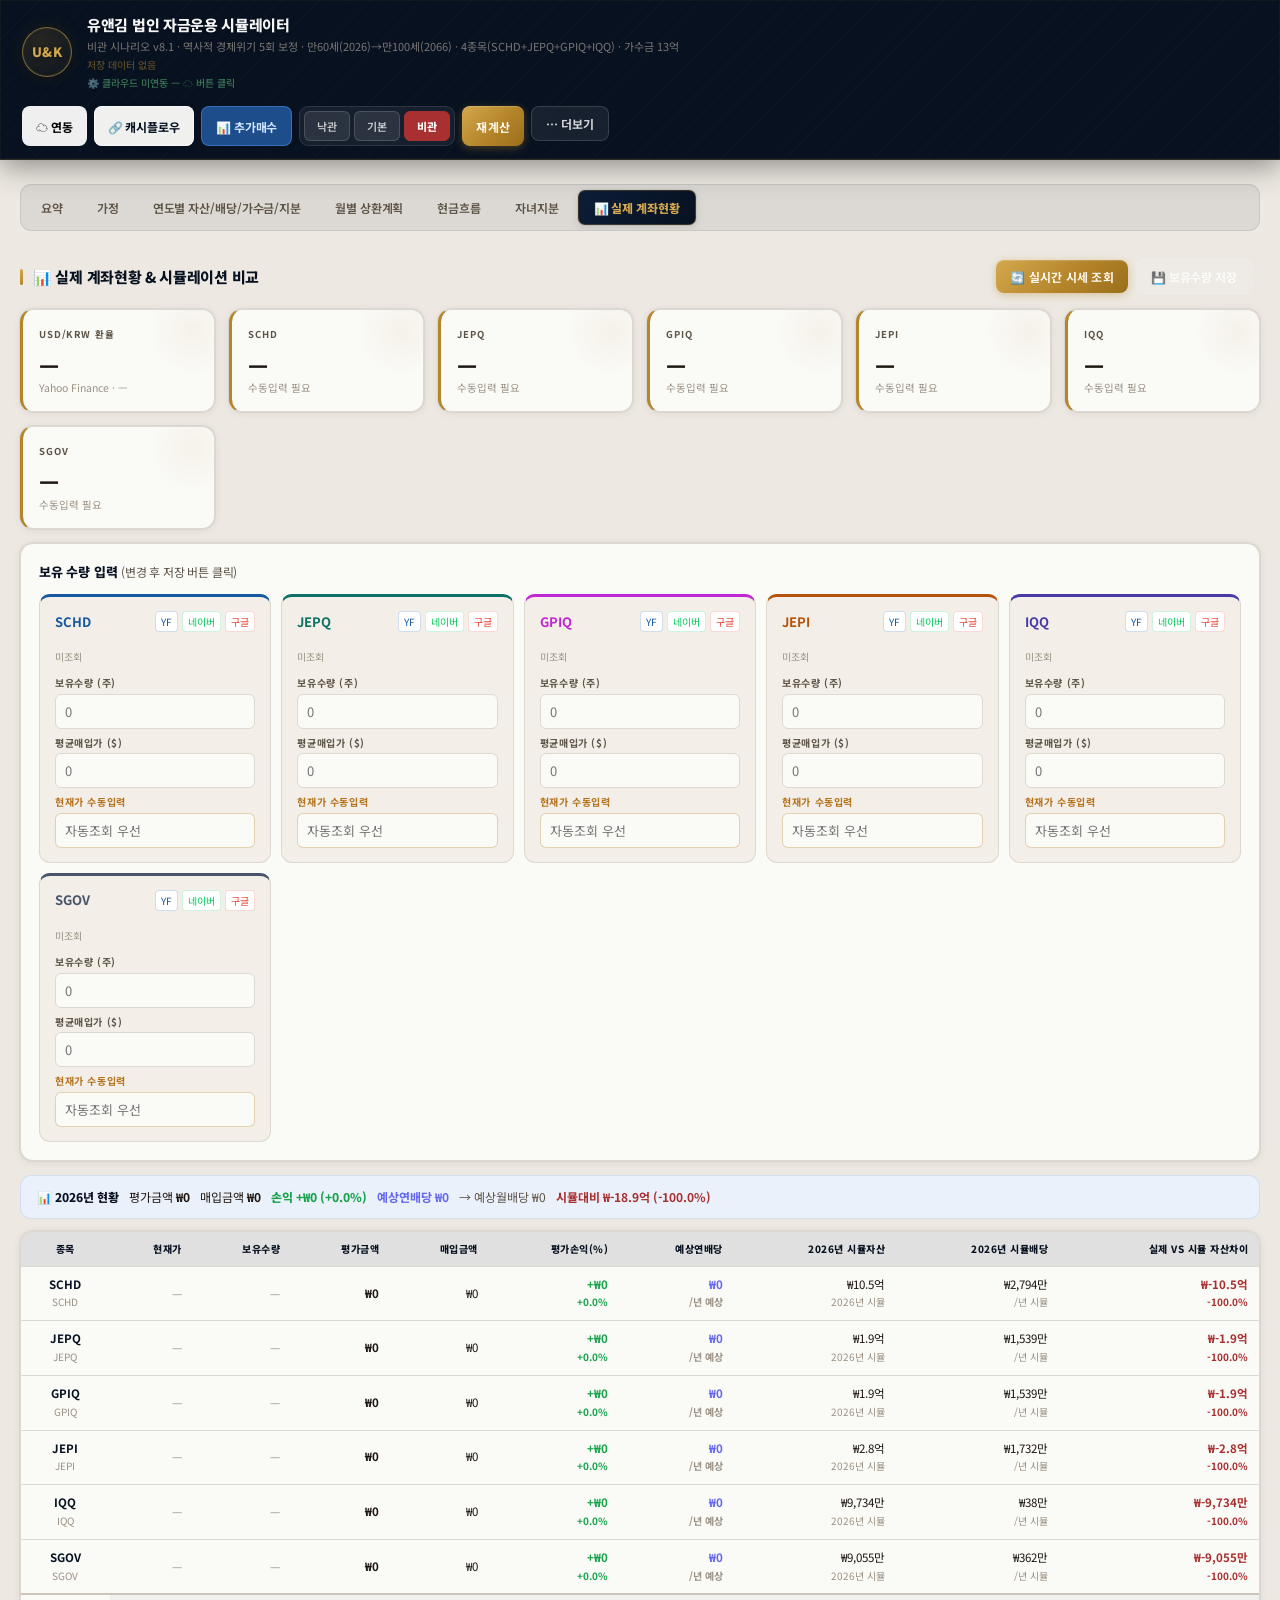
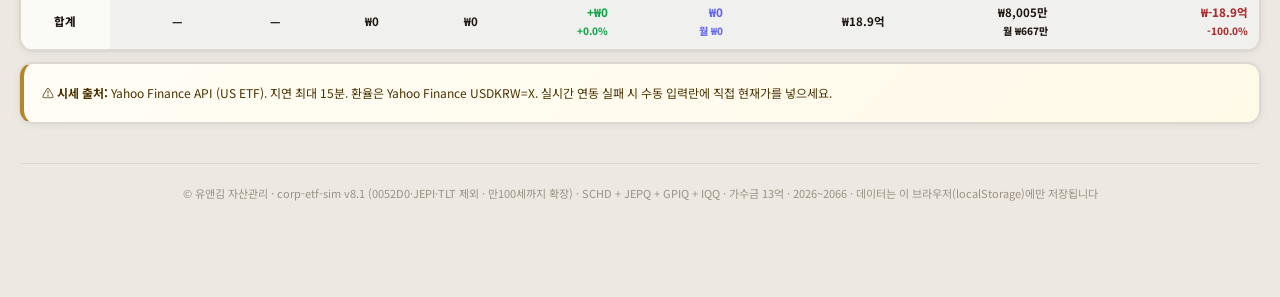
==== index.html @ dc7483d5 "feat: 캐시플로우 내보내기에 법인 투자원금(현재 법인자산) 포함" ====
﻿<!doctype html>
<html lang="ko"><head>
<meta charset="utf-8">
<meta name="viewport" content="width=device-width,initial-scale=1">
<title>유앤김 법인 자금운용 시뮬레이터 (비관 시나리오)</title>
<meta name="theme-color" content="#071120">
<style>
@import url('https://fonts.googleapis.com/css2?family=Noto+Sans+KR:wght@400;500;700;900&display=swap');
:root{
  --ebony:#071120;--navy2:#0D1E38;--navy3:#172F50;
  --gold:#B5852A;--gold2:#D4A84E;--gold-dim:#7A5718;--gold-pale:#F0E6CC;
  --bg:#EDE9E2;--card:#FAFAF7;--card2:#F3EFE8;
  --line:#DDD9D0;--line2:#CBC4BB;
  --text:#1C1510;--muted:#5C5346;--muted2:#9B9184;
  --blue:#1558A0;--teal:#0D7065;--amber:#B5711A;
  --purple:#4A3AA7;--red:#A83030;--green:#1A6B3C;
  --pb:#EBF1FB;--pt:#E4F3EC;--pp:#EEEBFB;--pr:#FAEBEB;--pg:#E8F4ED;--pa:#FAF2E4;
  --shadow:0 2px 16px rgba(7,17,32,.08),0 1px 3px rgba(7,17,32,.05);
  --shadow-lg:0 12px 48px rgba(7,17,32,.18),0 2px 8px rgba(7,17,32,.09);
  --shadow-card:0 1px 10px rgba(7,17,32,.07),0 0 0 1px rgba(7,17,32,.05);
  --font:'Noto Sans KR',-apple-system,BlinkMacSystemFont,'Apple SD Gothic Neo','Malgun Gothic',sans-serif;
  --radius:13px;--radius-sm:8px;--radius-xs:5px;
}
*{box-sizing:border-box;-webkit-font-smoothing:antialiased}
body{margin:0;background:var(--bg);color:var(--text);font-family:var(--font);line-height:1.55}

/* ─── HEADER ─────────────────────────────────── */
header{
  position:sticky;top:0;z-index:50;
  background:var(--ebony);
  border-bottom:1px solid rgba(181,133,42,.2);
  box-shadow:0 0 0 1px rgba(181,133,42,.06) inset,0 6px 28px rgba(0,0,0,.42);
  background-image:repeating-linear-gradient(-45deg,transparent,transparent 8px,rgba(255,255,255,.013) 8px,rgba(255,255,255,.013) 9px);
}
.top{max-width:1320px;margin:auto;display:flex;align-items:center;gap:16px;justify-content:space-between;flex-wrap:wrap;padding:13px 22px}
.brand{display:flex;gap:15px;align-items:center}
.logo{
  width:50px;height:50px;border:1.5px solid rgba(212,168,78,.55);border-radius:50%;
  display:grid;place-items:center;color:var(--gold2);font-weight:900;font-size:13px;letter-spacing:.4px;
  background:radial-gradient(circle at 38% 28%,rgba(181,133,42,.18),rgba(181,133,42,.04));
  box-shadow:0 0 0 1px rgba(181,133,42,.1) inset,0 0 18px rgba(181,133,42,.14),0 2px 10px rgba(0,0,0,.36);
  flex-shrink:0;text-shadow:0 1px 4px rgba(0,0,0,.4);
}
.brand h1{margin:0;font-size:15px;font-weight:800;letter-spacing:-.3px;color:rgba(255,255,255,.96);text-shadow:0 1px 3px rgba(0,0,0,.3)}
.brand p{margin:2px 0 0;color:rgba(214,202,182,.55);font-size:11px;font-weight:400}
.status{font-size:10px;color:rgba(181,133,42,.48);margin-top:2px;font-weight:500}
.actions{display:flex;gap:7px;flex-wrap:wrap}
.btn{border:0;border-radius:var(--radius-sm);padding:8px 14px;font-weight:700;cursor:pointer;font-size:12px;font-family:var(--font);letter-spacing:-.1px;transition:all .17s ease}
.btn.white{background:rgba(250,250,247,.96);color:var(--ebony);box-shadow:0 1px 6px rgba(0,0,0,.14),0 0 0 1px rgba(255,255,255,.6) inset}
.btn.gold{background:linear-gradient(135deg,#D4A84E 0%,#B5852A 55%,#9A6E1C 100%);color:#FFF8EC;letter-spacing:.02em;box-shadow:0 2px 8px rgba(181,133,42,.4),0 1px 0 rgba(255,255,255,.18) inset}
.btn.ghost{background:rgba(255,255,255,.07);color:rgba(255,255,255,.82);border:1px solid rgba(255,255,255,.14);backdrop-filter:blur(8px)}
.btn:hover{filter:brightness(1.1);transform:translateY(-1px)}
.btn:active{transform:translateY(0);filter:brightness(.97)}

/* ─── TABS ───────────────────────────────────── */
.tabs{display:flex;gap:4px;flex-wrap:wrap;margin-bottom:22px;overflow-x:auto;padding:5px;background:rgba(7,17,32,.07);border:1px solid rgba(7,17,32,.09);border-radius:11px}
.tab{border:0;background:transparent;border-radius:7px;padding:8px 15px;cursor:pointer;font-weight:600;color:var(--muted);font-size:12px;white-space:nowrap;font-family:var(--font);transition:all .15s ease;letter-spacing:-.1px}
.tab.active{background:var(--card);color:var(--ebony);font-weight:800;box-shadow:0 2px 8px rgba(7,17,32,.11),0 0 0 1px rgba(7,17,32,.07)}
.tab:hover:not(.active){background:rgba(255,255,255,.55);color:var(--navy2)}
main{max-width:1320px;margin:24px auto;padding:0 20px 70px}
.pane{display:none;animation:fadeUp .22s ease}.pane.active{display:block}
@keyframes fadeUp{from{opacity:0;transform:translateY(6px)}to{opacity:1;transform:none}}

/* ─── GRID ───────────────────────────────────── */
.grid{display:grid;gap:14px}
.kpis{grid-template-columns:repeat(6,minmax(0,1fr))}
.two{grid-template-columns:1.4fr .9fr}
@media(max-width:900px){.two{grid-template-columns:1fr}}

/* ─── BASE CARD ──────────────────────────────── */
.card{background:var(--card);border:1px solid var(--line);border-radius:var(--radius);box-shadow:var(--shadow-card);padding:18px;transition:box-shadow .18s,transform .18s}
.card:hover{box-shadow:var(--shadow)}

/* ─── KPI CARD ───────────────────────────────── */
.kpi{
  background:var(--card);
  border:1px solid var(--line);
  border-left:3px solid var(--gold);   /* signature gold stripe */
  border-radius:var(--radius);
  box-shadow:var(--shadow-card);
  padding:18px 16px 15px;
  position:relative;overflow:hidden;
}
.kpi::before{display:none}   /* remove old top gradient bar */
.kpi::after{content:'';position:absolute;top:-24px;right:-24px;width:90px;height:90px;background:radial-gradient(circle,rgba(181,133,42,.07) 0%,transparent 70%);pointer-events:none}
.kpi .label{color:var(--muted);font-size:9.5px;font-weight:700;line-height:1.4;letter-spacing:.09em;text-transform:uppercase}
.kpi .value{font-size:22px;font-weight:900;margin:9px 0 5px;color:var(--text);letter-spacing:-.04em;line-height:1.1;font-variant-numeric:tabular-nums}
.kpi .sub{color:var(--muted2);font-size:10.5px}
.kpi.ok{border-left-color:#1d9e52}.kpi.ok .value{color:var(--green)}
.kpi.bad{border-left-color:#cf2f2f}.kpi.bad .value{color:var(--red)}
.kpi.warn{border-left-color:#c97d12}.kpi.warn .value{color:var(--amber)}

/* ─── SECTION TITLE ──────────────────────────── */
.section-title{display:flex;justify-content:space-between;align-items:center;gap:10px;margin:28px 0 15px;flex-wrap:wrap}
.section-title h2{margin:0;color:var(--ebony);font-size:15px;font-weight:800;letter-spacing:-.3px;display:flex;align-items:center;gap:10px}
.section-title h2::before{content:'';display:inline-block;width:3px;height:16px;background:linear-gradient(180deg,var(--gold2),var(--gold));border-radius:2px}
.note{font-size:11.5px;color:var(--muted);line-height:1.6;font-weight:400}

/* ─── CHARTS ─────────────────────────────────── */
.chartbox{height:300px}
.legend{display:flex;gap:12px;flex-wrap:wrap;margin-bottom:10px;color:var(--muted);font-size:11px;font-weight:500}
.dot{width:8px;height:8px;border-radius:50%;display:inline-block;margin-right:4px}
.bars{height:250px;display:flex;align-items:end;gap:6px;border-left:1px solid var(--line2);border-bottom:1px solid var(--line2);padding:10px 4px 4px}
.barcol{flex:1;display:flex;flex-direction:column;align-items:center;gap:4px;height:100%;justify-content:flex-end}
.stack{width:100%;max-width:36px;border-radius:4px 4px 0 0;overflow:hidden;display:flex;flex-direction:column-reverse;transition:height .5s ease;cursor:pointer}
.seg{width:100%;transition:height .4s ease}
.xlabel{font-size:9.5px;color:var(--muted2)}
.barcol:hover .stack{filter:brightness(1.09);transform:scaleY(1.015);transform-origin:bottom}

/* ─── HORIZONTAL BARS ────────────────────────── */
.hbar-wrap{display:flex;flex-direction:column;gap:9px}
.hbar-row{display:flex;align-items:center;gap:10px}
.hbar-label{width:58px;font-size:11px;color:var(--muted);text-align:right;flex-shrink:0;font-weight:600}
.hbar-track{flex:1;background:rgba(7,17,32,.07);border-radius:5px;height:18px;overflow:hidden;position:relative}
.hbar-val{position:absolute;left:8px;top:0;height:100%;display:flex;align-items:center;font-size:10px;color:#fff;font-weight:800;white-space:nowrap;text-shadow:0 1px 2px rgba(0,0,0,.3)}

/* ─── MILESTONE ──────────────────────────────── */
.milestone{display:flex;align-items:center;gap:13px;padding:12px 0;border-bottom:1px solid var(--line)}
.milestone:last-child{border-bottom:none;padding-bottom:0}
.badge{
  width:48px;height:48px;border-radius:50%;   /* dark seal */
  flex-shrink:0;
  background:radial-gradient(circle at 38% 28%,var(--navy2),var(--ebony));
  color:var(--gold2);display:grid;place-items:center;
  font-weight:900;font-size:11px;letter-spacing:-.2px;
  border:1.5px solid rgba(181,133,42,.4);
  box-shadow:0 0 0 1px rgba(181,133,42,.08) inset,0 2px 10px rgba(0,0,0,.28),0 0 14px rgba(181,133,42,.1);
  text-shadow:0 1px 3px rgba(0,0,0,.35);
}
.ms-title{font-weight:700;font-size:12px;color:var(--text)}
.ms-val{color:var(--gold-dim);font-weight:900;font-size:15px;letter-spacing:-.3px;font-variant-numeric:tabular-nums}
.ms-year{font-size:10px;color:var(--muted2)}

/* ─── INPUTS ─────────────────────────────────── */
.inputs{grid-template-columns:repeat(4,minmax(0,1fr))}
@media(max-width:900px){.inputs{grid-template-columns:repeat(2,1fr)}}
.field{display:grid;gap:5px;margin:8px 0}
.field label{font-size:10px;color:var(--muted);font-weight:700;letter-spacing:.07em;text-transform:uppercase}
.field input,.field select,.field textarea{width:100%;border:1.5px solid var(--line);border-radius:var(--radius-sm);padding:9px 10px;background:var(--card);font:inherit;font-size:13px;color:var(--text);transition:border-color .16s,box-shadow .16s}
.field input:focus,.field select:focus,.field textarea:focus{outline:none;border-color:var(--gold);box-shadow:0 0 0 3px rgba(181,133,42,.12)}
.field small{color:var(--muted2);font-size:10px}
.input-group-title{grid-column:1/-1;font-size:11.5px;font-weight:800;color:var(--ebony);padding:12px 8px 5px;border-bottom:2px solid rgba(181,133,42,.18);margin-top:10px;letter-spacing:-.1px}

/* ─── TABLES ─────────────────────────────────── */
table{width:100%;border-collapse:collapse;background:var(--card);border-radius:var(--radius);overflow:hidden;box-shadow:var(--shadow-card);font-size:11.5px;font-variant-numeric:tabular-nums}
th,td{padding:9px 11px;border-bottom:1px solid var(--line);text-align:right;white-space:nowrap}
th{background:rgba(7,17,32,.05);color:var(--ebony);font-weight:800;font-size:10px;position:sticky;top:0;letter-spacing:.05em;text-transform:uppercase}
tr:hover td{background:rgba(181,133,42,.04)}
td:first-child,th:first-child{text-align:center;position:sticky;left:0;background:var(--card);z-index:1}
th:first-child{background:rgba(7,17,32,.05);z-index:2}
.table-wrap{overflow:auto;border-radius:var(--radius);max-height:520px;border:1px solid var(--line);box-shadow:var(--shadow-card)}

/* ─── RISK / DISCLOSURE ──────────────────────── */
.risk{border-left:4px solid var(--gold);background:linear-gradient(135deg,#FFFDF5,#FFF9E8);line-height:1.8;font-size:12.5px;color:#4A3200}
.tax-disclosure{background:linear-gradient(135deg,#FFFDF5,#FFF8E0);border:1px solid rgba(181,133,42,.32);border-radius:var(--radius);padding:16px 18px;margin-bottom:16px;box-shadow:0 2px 10px rgba(181,133,42,.07)}
.tax-disclosure .ttl{font-size:12px;font-weight:800;color:#5A3A00;margin-bottom:10px}
.tax-grid{display:grid;grid-template-columns:1fr 1fr;gap:12px;font-size:11px;line-height:1.7}
@media(max-width:600px){.tax-grid{grid-template-columns:1fr}}
.tax-grid .ok-h{font-weight:700;color:var(--green);margin-bottom:3px}
.tax-grid .bad-h{font-weight:700;color:var(--red);margin-bottom:3px}

/* ─── MODAL ──────────────────────────────────── */
.modal{position:fixed;inset:0;background:rgba(7,17,32,.68);backdrop-filter:blur(10px) saturate(.8);display:none;place-items:center;z-index:200;padding:14px}
.modal.open{display:grid;animation:fadeIn .2s ease}
@keyframes fadeIn{from{opacity:0}to{opacity:1}}
.modal-card{background:var(--card);max-width:760px;width:100%;max-height:88vh;overflow:auto;border-radius:18px;box-shadow:0 40px 100px rgba(0,0,0,.38),0 0 0 1px rgba(181,133,42,.12);animation:slideUp .22s ease}
@keyframes slideUp{from{opacity:0;transform:translateY(14px)}to{opacity:1;transform:none}}
.modal-head{position:sticky;top:0;background:var(--card);display:flex;justify-content:space-between;align-items:center;padding:18px 20px;border-bottom:1px solid var(--line);z-index:2}
.modal-head h2{margin:0;font-size:15px;font-weight:800;color:var(--ebony);letter-spacing:-.3px}
.modal-body{padding:18px 20px}
.close{font-size:18px;background:rgba(7,17,32,.06);border:0;cursor:pointer;color:var(--muted);width:34px;height:34px;border-radius:8px;display:grid;place-items:center;transition:all .14s}
.close:hover{background:var(--line);color:var(--text)}
.mtabs{display:flex;gap:5px;margin-bottom:14px;flex-wrap:wrap;padding:4px;background:rgba(7,17,32,.05);border-radius:9px}
.mtab{padding:7px 13px;border:0;border-radius:6px;background:transparent;font-size:11.5px;cursor:pointer;color:var(--muted);font-family:var(--font);font-weight:600;transition:all .14px}
.mtab.active{background:var(--card);color:var(--ebony);font-weight:800;box-shadow:0 1px 6px rgba(7,17,32,.1)}
.mpane{display:none}.mpane.active{display:block}

/* ─── TOAST ──────────────────────────────────── */
.toast{position:fixed;left:50%;bottom:26px;transform:translateX(-50%) translateY(12px);background:var(--ebony);color:rgba(255,255,255,.92);padding:11px 22px;border-radius:999px;opacity:0;transition:all .26s cubic-bezier(.34,1.56,.64,1);z-index:500;font-size:13px;white-space:nowrap;box-shadow:0 8px 28px rgba(0,0,0,.36);border:1px solid rgba(181,133,42,.22)}
.toast.show{opacity:1;transform:translateX(-50%) translateY(0)}

/* ─── PILLS & TAGS ───────────────────────────── */
.pill{display:inline-block;border-radius:999px;padding:3px 10px;font-size:10.5px;font-weight:700}
.pill.ok{background:#dcfce7;color:#14532d}
.pill.bad{background:#fee2e2;color:#7f1d1d}
.pill.warn{background:#fef3c7;color:#78350f}
.etf-tag{display:inline-block;border-radius:5px;padding:2px 7px;font-size:10px;font-weight:800;margin-right:4px;letter-spacing:.05em}
.tag-schd{background:#ddeefb;color:#0d4f8a}
.tag-jepq{background:#d4ede8;color:#095c52}
.tag-qqqi{background:#ede9fb;color:#3730a3}
.tag-gpiq{background:#fce7f3;color:#9d174d}

/* ─── FOOTER ─────────────────────────────────── */
.footer{color:var(--muted2);font-size:11px;text-align:center;margin-top:40px;line-height:1.8;padding-top:20px;border-top:1px solid var(--line)}
</style>
</head>
<body>

<header>
  <div class="top">
    <div class="brand">
      <div class="logo">U&amp;K</div>
      <div>
        <h1>유앤김 법인 자금운용 시뮬레이터</h1>
        <p>비관 시나리오 v8.1 · 역사적 경제위기 5회 보정 · 만60세(2026)→만100세(2066) · 4종목(SCHD+JEPQ+GPIQ+IQQ) · 가수금 13억</p>
        <div class="status" id="saveStatus">저장 데이터 없음</div>
        <div class="status" id="syncStatus" style="color:rgba(100,200,130,.55)"></div>
      </div>
    </div>
    <div class="actions">
      <button class="btn green" onclick="openGistModal()" title="클라우드 동기화">☁️ 연동</button>
      <button class="btn white" onclick="exportToCashflow()" title="100세 캐시플로우 법인배당 탭으로 내보내기">🔗 캐시플로우</button>
      <button class="btn" style="background:#1e4d8c;border:1px solid rgba(100,160,255,.4);color:#cfe4ff;font-weight:700" onclick="openBuyModal()">📊 추가매수</button>
      <!-- 시나리오 선택 -->
      <div style="display:flex;gap:4px;background:rgba(255,255,255,.06);padding:4px;border-radius:9px;border:1px solid rgba(255,255,255,.1)">
        <button class="scenario-btn" data-scenario="optimistic" onclick="switchScenario('optimistic')"
          style="border:1px solid rgba(255,255,255,.15);background:rgba(255,255,255,.09);color:rgba(255,255,255,.75);border-radius:6px;padding:6px 12px;font-size:11px;font-weight:600;cursor:pointer;font-family:var(--font);transition:all .15s">낙관</button>
        <button class="scenario-btn" data-scenario="base" onclick="switchScenario('base')"
          style="border:1px solid rgba(255,255,255,.15);background:rgba(255,255,255,.09);color:rgba(255,255,255,.75);border-radius:6px;padding:6px 12px;font-size:11px;font-weight:600;cursor:pointer;font-family:var(--font);transition:all .15s">기본</button>
        <button class="scenario-btn" data-scenario="pessimistic" onclick="switchScenario('pessimistic')"
          style="border:1px solid #A83030;background:#A83030;color:#fff;border-radius:6px;padding:6px 12px;font-size:11px;font-weight:800;cursor:pointer;font-family:var(--font);transition:all .15s">비관</button>
      </div>
      <button class="btn gold" onclick="recalc()">재계산</button>
      <!-- 더보기 메뉴 -->
      <div style="position:relative">
        <button class="btn ghost" onclick="toggleMoreMenu()" id="moreMenuBtn">⋯ 더보기</button>
        <div id="moreMenu" style="display:none;position:absolute;right:0;top:calc(100% + 6px);background:var(--card);border:1px solid var(--line);border-radius:10px;box-shadow:0 8px 28px rgba(0,0,0,.18);padding:6px;z-index:100;min-width:150px">
          <button onclick="shareURL();toggleMoreMenu()" style="display:block;width:100%;text-align:left;padding:8px 12px;border:0;background:transparent;cursor:pointer;font-family:var(--font);font-size:12px;border-radius:6px;color:var(--text)" onmouseover="this.style.background='var(--bg)'" onmouseout="this.style.background='transparent'">📤 공유링크 (카톡전송)</button>
          <button onclick="saveLocal();toggleMoreMenu()" style="display:block;width:100%;text-align:left;padding:8px 12px;border:0;background:transparent;cursor:pointer;font-family:var(--font);font-size:12px;border-radius:6px;color:var(--text)" onmouseover="this.style.background='var(--bg)'" onmouseout="this.style.background='transparent'">💾 이 기기 저장</button>
          <button onclick="openManual();toggleMoreMenu()" style="display:block;width:100%;text-align:left;padding:8px 12px;border:0;background:transparent;cursor:pointer;font-family:var(--font);font-size:12px;border-radius:6px;color:var(--text)" onmouseover="this.style.background='var(--bg)'" onmouseout="this.style.background='transparent'">✏️ 수동입력</button>
          <hr style="margin:4px 0;border:0;border-top:1px solid var(--line)">
          <button onclick="exportData();toggleMoreMenu()" style="display:block;width:100%;text-align:left;padding:8px 12px;border:0;background:transparent;cursor:pointer;font-family:var(--font);font-size:12px;border-radius:6px;color:var(--muted)" onmouseover="this.style.background='var(--bg)'" onmouseout="this.style.background='transparent'">⬇️ 백업 내보내기</button>
          <button onclick="document.getElementById('importFile').click();toggleMoreMenu()" style="display:block;width:100%;text-align:left;padding:8px 12px;border:0;background:transparent;cursor:pointer;font-family:var(--font);font-size:12px;border-radius:6px;color:var(--muted)" onmouseover="this.style.background='var(--bg)'" onmouseout="this.style.background='transparent'">⬆️ 백업 가져오기</button>
        </div>
      </div>
      <input type="file" id="importFile" accept=".json" style="display:none" onchange="importData(this)">
    </div>
  </div>
</header>

<main>
  <div class="tabs" id="tabs">
    <button class="tab" data-tab="summary">요약</button>
    <button class="tab" data-tab="assumptions">가정</button>
    <button class="tab" data-tab="table">연도별 자산/배당/가수금/지분</button>
    <button class="tab" onclick="openRepayPlan()">월별 상환계획</button>
    <button class="tab" data-tab="cashflow">현금흐름</button>
    <button class="tab" data-tab="children">자녀지분</button>
    <button class="tab active" data-tab="account" style="background:linear-gradient(135deg,var(--navy2),var(--ebony));color:var(--gold2);border:1px solid rgba(181,133,42,.28);font-weight:800">📊 실제 계좌현황</button>
  </div>

  <!-- ① 요약 -->
  <section id="summary" class="pane">
    <div class="tax-disclosure" id="taxDisclosure">
    <div class="ttl">⚠️ 포트폴리오 구성 · 이 시뮬레이션이 반영하는 세금 / 반영하지 않는 세금</div>
    <div style="margin-bottom:8px;font-size:11px;color:#7A4800">
      <span style="background:#ddeefb;color:#1558A0;border-radius:5px;padding:2px 7px;font-weight:800;margin-right:4px">SCHD ₩10.0억</span>
      <span style="background:#d4ede8;color:#0D7065;border-radius:5px;padding:2px 7px;font-weight:800;margin-right:4px">JEPQ ₩2.0억</span>
      <span style="background:#fce7f3;color:#9d174d;border-radius:5px;padding:2px 7px;font-weight:800;margin-right:4px">GPIQ ₩2.0억</span>
      <span style="background:#ede9fb;color:#4A3AA7;border-radius:5px;padding:2px 7px;font-weight:800;margin-right:4px">IQQ ₩1.0억(→2.0억 목표적립)</span>
      합계 ₩17.5억 · 가수금 ₩13.0억 (장부 확정 필요)
    </div>
    <div class="tax-grid">
      <div><div class="ok-h">✓ 반영됨</div>미국/해외 원천징수세 15% · 잉여배당 ETF 비중별 비례 재투자 · 기간 2026~2066 통일</div>
      <div><div class="bad-h">✗ 미반영 (별도 검토 필요)</div>법인세 · 가수금 인정이자(4.6%) 과세 · 배당소득 종합과세 · 비상장주식 보충적평가법 · 증여세/상속세 · 환율변동 · ETF 실제 분배금 변동 · 외국납부세액공제 회수율</div>
    </div>
    <div style="margin-top:8px;padding-top:7px;border-top:1px solid rgba(181,133,42,.25);font-size:10px;color:#7A4800">
      모든 수치는 참고용 추정치이며, 실제 세무 판단은 세무사·회계사 확인이 필요합니다.
    </div></div>
    <div class="section-title"><h2>핵심 요약 대시보드</h2><div class="note">계산 기준: 기초자산 × 배당률 산정 · 잉여 세후배당 ETF 비중별 비례 재투자</div></div>
    <div class="grid kpis" id="kpis"></div>
    <div class="grid two">
      <div class="card">
        <div class="section-title" style="margin-top:0">
          <h2>자산 성장 (구성별 누적막대)</h2>
          <div class="legend">
            <span><i class="dot" style="background:var(--blue)"></i>SCHD</span>
            <span><i class="dot" style="background:var(--teal)"></i>JEPQ</span>
            <span><i class="dot" style="background:#c026d3"></i>GPIQ</span>
            <span><i class="dot" style="background:var(--purple)"></i>IQQ</span>
          </div>
        </div>
        <div class="chartbox"><div class="bars" id="assetBars"></div></div>
      </div>
      <div class="card">
        <h2 style="margin-top:0;color:var(--ebony);font-size:15px;font-weight:800;display:flex;align-items:center;gap:10px"><span style="display:inline-block;width:3px;height:16px;background:linear-gradient(180deg,var(--gold2),var(--gold));border-radius:2px"></span>핵심 이정표</h2>
        <div id="milestones"></div>
      </div>
    </div>
    <div class="section-title"><h2>배당 추이 (가로막대)</h2><div class="note">5세 구간별 월배당 비교 — 7종목 합산 · IQQ는 2억 목표 우선적립</div></div>
    <div class="card"><div class="hbar-wrap" id="divBars"></div></div>
    <div class="card risk" style="margin-top:14px">
      <b>중요:</b> 이 앱은 투자·세무 의사결정 보조용입니다. 실제 법인세, 배당소득세, 가수금 인정이자, 증여세/상속세, 환율 변동, ETF 실제 분배금 변동은 세무사·투자전문가 확인이 필요합니다.
    </div>

    <div class="section-title" style="margin-top:28px">
      <h2>3-시나리오 비교</h2>
      <div class="note">동일 투자원금·가정 · 위기 횟수·규모만 다름 · 헤더 버튼으로 시나리오 전환</div>
    </div>
    <div id="scenarioCompare"></div>

    <div class="section-title" style="margin-top:22px">
      <h2 id="crisisTitle">역사적 경제위기 보정 내역</h2>
      <div class="note">실측 데이터 기반 주가 충격 + 배당 삭감 + 회복 궤적 반영 | 충격은 연초 자산에 즉시 적용, 배당 삭감은 회복기 동안 지수적 복원</div>
    </div>
    <div class="grid" style="grid-template-columns:repeat(auto-fill,minmax(280px,1fr));gap:12px" id="crisisCards"></div>

    <div class="section-title" style="margin-top:22px"><h2>검증 결과 · 실행 전 확인 필수 사항</h2></div>
    <div class="grid" style="grid-template-columns:repeat(3,minmax(0,1fr));gap:12px" id="verifyCards"></div>
  </section>

  <!-- ② 가정 -->
  <section id="assumptions" class="pane">
    <div class="section-title"><h2>투자 가정 설정</h2><button class="btn gold" onclick="recalc()">가정 반영 재계산</button></div>
    <div class="grid inputs" id="inputs"></div>
  </section>

  <!-- ③ 40년 -->
  <section id="table" class="pane">
    <div class="section-title">
      <h2>만60~100세 시뮬레이션 (41개년)</h2>
      <div class="field" style="min-width:170px;margin:0">
        <select id="filter" onchange="renderTable()">
          <option value="all">전체 60~100세</option>
          <option value="60">60대</option>
          <option value="70">70대</option>
          <option value="80">80대</option>
          <option value="90">90대 이상</option>
        </select>
      </div>
    </div>
    <div class="table-wrap"><table id="simTable"></table></div>
  </section>

  <!-- ④ 현금흐름 -->
  <section id="cashflow" class="pane">
    <div class="section-title"><h2>월 현금흐름</h2><div class="note">세후 배당 전액 → 가수금 우선 상환 → 완납 후 잉여 ETF 비례 재투자</div></div>
    <div class="grid kpis" id="cashKpis"></div>
    <div class="table-wrap"><table id="cashTable"></table></div>
  </section>

  <!-- ⑤ 자녀지분 -->
  <section id="children" class="pane">
    <div class="section-title"><h2>자녀 지분가치</h2><div class="note">지분율 합계 자동 검증 포함</div></div>
    <div class="grid kpis" id="shareCards"></div>
    <div class="table-wrap"><table id="shareTable"></table></div>
  </section>

  <!-- ⑥ 실제 계좌현황 -->
  <section id="account" class="pane active">
    <div class="section-title">
      <h2>📊 실제 계좌현황 &amp; 시뮬레이션 비교</h2>
      <div style="display:flex;gap:8px;align-items:center;flex-wrap:wrap">
        <button class="btn gold" onclick="fetchLivePrices()">🔄 실시간 시세 조회</button>
        <button class="btn ghost" onclick="saveAccountHoldings()">💾 보유수량 저장</button>
        <span id="priceStatus" style="font-size:12px;color:var(--muted)"></span>
      </div>
    </div>
    <div class="grid kpis" id="acctKpis" style="margin-bottom:14px"></div>
    <div class="card" style="margin-bottom:14px">
      <h3 style="margin:0 0 12px;font-size:13px;color:var(--ebony);font-weight:800;letter-spacing:-.2px">보유 수량 입력 <span style="font-weight:400;font-size:12px;color:var(--muted)">(변경 후 저장 버튼 클릭)</span></h3>
      <div class="grid" style="grid-template-columns:repeat(auto-fill,minmax(200px,1fr));gap:10px" id="acctInputs"></div>
    </div>
    <div id="acctSummaryBar"></div>
    <div class="table-wrap"><table id="acctTable">
      <thead><tr style="background:rgba(7,17,32,.05)">
        <th>종목</th><th>현재가</th><th>보유수량</th><th>평가금액</th><th>매입금액</th>
        <th>평가손익(%)</th><th>예상연배당</th>
        <th>2026년 시뮬자산</th><th>2026년 시뮬배당</th>
        <th>실제 vs 시뮬 자산차이</th>
      </tr></thead><tbody id="acctTbody"></tbody>
    </table></div>
    <div class="card risk" style="margin-top:12px;font-size:12px">
      ⚠️ <b>시세 출처:</b> Yahoo Finance API (US ETF). 지연 최대 15분. 환율은 Yahoo Finance USDKRW=X. 실시간 연동 실패 시 수동 입력란에 직접 현재가를 넣으세요.
    </div>
  </section>

  <div class="footer">© 유앤김 자산관리 · corp-etf-sim v8.1 (0052D0·JEPI·TLT 제외 · 만100세까지 확장) · SCHD + JEPQ + GPIQ + IQQ · 가수금 13억 · 2026~2066 · 데이터는 이 브라우저(localStorage)에만 저장됩니다</div>
</main>

<!-- 수동입력 모달 -->
<div class="modal" id="manualModal" onclick="closeManual(event)">
  <div class="modal-card">
    <div class="modal-head"><h2>수동 데이터 입력</h2><button class="close" onclick="closeManual()">✕</button></div>
    <div class="modal-body">
      <div class="mtabs">
        <button class="mtab active" data-mt="record" onclick="switchMT('record',this)">실제 기록</button>
        <button class="mtab" data-mt="memo" onclick="switchMT('memo',this)">메모</button>
        <button class="mtab" data-mt="history" onclick="switchMT('history',this)">기록 조회</button>
      </div>
      <div class="mpane active" id="mt-record">
        <div class="grid two">
          <div class="field"><label>연도</label><input id="mYear" type="number" value="2026"></div>
          <div class="field"><label>월</label><input id="mMonth" type="number" min="1" max="12" value="1"></div>
        </div>
        <div class="field"><label><span class="etf-tag tag-schd">SCHD</span> 세후 배당(원)</label><input id="mSchd" type="number" value="0"></div>
        <div class="field"><label><span class="etf-tag tag-jepq">JEPQ</span> 세후 배당(원)</label><input id="mJepq" type="number" value="0"></div>
        <div class="field"><label><span class="etf-tag tag-gpiq">GPIQ</span> 세후 배당(원)</label><input id="mGpiq" type="number" value="0"></div>
        <div class="field"><label><span class="etf-tag tag-qqqi">IQQ</span> 세후 배당(원)</label><input id="mQqqi" type="number" value="0"></div>
        <div class="field"><label>가수금 상환액(원)</label><input id="mRepay" type="number" value="0"></div>
        <div class="field"><label>원/달러 환율</label><input id="mUsd" type="number" value="1380"></div>
        <button class="btn gold" onclick="saveManualRecord()" style="width:100%;padding:11px;margin-top:6px">기록 저장</button>
      </div>
      <div class="mpane" id="mt-memo">
        <div class="field"><label>제목</label><input id="memoTitle" type="text" placeholder="예: 2026년 1분기 배당 수령"></div>
        <div class="field"><label>내용</label><textarea id="memoContent" rows="4"></textarea></div>
        <button class="btn gold" onclick="saveMemo()" style="width:100%;padding:11px">메모 저장</button>
        <div id="memoListBox" style="margin-top:12px"></div>
      </div>
      <div class="mpane" id="mt-history">
        <div id="manualList" class="note">기록 없음</div>
      </div>
    </div>
  </div>
</div>

<!-- 월별 상환계획 모달 -->
<div class="modal" id="repayModal" onclick="closeRepayModal(event)">
  <div class="modal-card" style="max-width:1000px">
    <div class="modal-head">
      <h2>가수금 월별 상환계획 (2027~완납)</h2>
      <button class="close" onclick="closeRepayModal()">✕</button>
    </div>
    <div class="modal-body">
      <div style="background:var(--pb);border-radius:10px;padding:12px 15px;font-size:11.5px;color:#1558A0;line-height:1.9;margin-bottom:14px">
        <b>운용 구조</b><br>
        <span style="background:#ddeefb;border:1px solid #b5d4f4;border-radius:5px;padding:1px 7px;font-weight:800;margin-right:4px">SCHD</span>분기 수령(3·6·9·12월) · 월평균 활용<br>
        <span style="background:#d4ede8;border:1px solid #9fe1cb;border-radius:5px;padding:1px 7px;font-weight:800;margin-right:4px">JEPQ</span><span style="background:#fce7f3;border:1px solid #f9a8d4;border-radius:5px;padding:1px 7px;font-weight:800;margin-right:4px">GPIQ</span>매월 수령 · 즉시 상환 투입<br>
        <span style="background:#ede9fb;border:1px solid #c4b5fd;border-radius:5px;padding:1px 7px;font-weight:800;margin-right:4px">IQQ</span>분기 수령(저배당 성장형) · 잔고 2억 도달까지 잉여 배당 우선 적립식 매수<br>
        <span style="background:#dcfce7;border:1px solid #a7f3d0;border-radius:5px;padding:1px 7px;font-weight:800;margin-right:4px">세금</span>원천세 차감 후 세후 배당 전액 상환 · <b>상환 한도 없음</b>
      </div>
      <div class="table-wrap" style="max-height:500px">
        <table id="repayTable"></table>
      </div>
      <div id="repayResult" style="margin-top:10px"></div>
    </div>
  </div>
</div>

<div class="toast" id="toast"></div>

<script>
// ════════════════════════════════════════════════
// 유앤김 법인 ETF 시뮬레이터 v5.2 — 비관 시나리오
// 포트폴리오: SCHD(9.96억) + JEPQ(2억) + GPIQ(2억) + IQQ(1억→2억 목표 적립) — 0052D0·JEPI·TLT 제외
// 가수금 ₩13억 · 만60세(2026) ~ 만100세(2066) · 41개년
// 역사적 경제위기 5회 보정: 주가하락(충격) + 배당삭감(회복기) 반영
// ════════════════════════════════════════════════
const START_YEAR = 2026, START_AGE = 60, END_AGE = 100;

// ─── 시나리오별 경제위기 정의 ────────────────────────────────────
// 출처: Bloomberg, S&P Dow Jones Indices, ETF.com 실측 데이터 기반
// · SCHD 최대낙폭: 2020 -26%, 2022 -22.5%, 2008유사 -35%
// · JEPQ 출시 2022 첫해 -31.7% (실측)
// · GPIQ(나스닥100 부분 커버드콜 인컴형) — JEPQ 유사 구조로 추정 반영
// · IQQ(BlackRock iShares 나스닥100 저비용 추종, 2026-07-09 신규상장) — 원 QQQ와 유사한 저배당·고성장 프로필로 반영, 신규 상장으로 실측 데이터 없음(가정치)
// · GPIQ/IQQ 모두 실측 분배금/가격 이력 축적 후 재검증 필요
// · 미국 주식 30%↑ 하락 평균 주기: 약 7~10년 (1928~2024 통계)
const SCENARIOS = {
  optimistic: {
    label: '낙관', sublabel: '위기 없음', color: '#1A6B3C', bg: '#dcfce7',
    desc: '40년간 경제위기 없이 복리 성장 — 수학적 상한선',
    crises: []
  },
  base: {
    label: '기본', sublabel: '3회 위기', color: '#1558A0', bg: '#ddeefb',
    desc: '역사적 평균 주기(~10년) 기준 보통 규모 위기 3회',
    crises: [
      {
        yr: 2032, name: '경기침체', severity: 'moderate',
        basis: '역사적 평균 침체 참조 · S&P500 평균 -35%, SCHD 방어적',
        drops: { schd:-.25, jepq:-.33, gpiq:-.37, jepi:-.22, qqqi:-.40, sgov:-.01 },
        divCut: { schd:-.10, jepq:-.20, gpiq:-.13, jepi:-.12, qqqi:-.05, sgov:0 },
        recoveryYrs: 2
      },
      {
        yr: 2044, name: '금융위기', severity: 'severe',
        basis: '2008 GFC 수준 참조 · S&P500 -57%, QQQ -49.7% (실측)',
        drops: { schd:-.35, jepq:-.44, gpiq:-.47, jepi:-.30, qqqi:-.50, sgov:-.01 },
        divCut: { schd:-.15, jepq:-.27, gpiq:-.17, jepi:-.18, qqqi:-.07, sgov:0 },
        recoveryYrs: 3
      },
      {
        yr: 2057, name: '경기침체', severity: 'moderate',
        basis: '후기 주기 침체 · 고령화·저성장 환경',
        drops: { schd:-.24, jepq:-.31, gpiq:-.34, jepi:-.20, qqqi:-.37, sgov:-.01 },
        divCut: { schd:-.09, jepq:-.18, gpiq:-.11, jepi:-.10, qqqi:-.04, sgov:0 },
        recoveryYrs: 2
      },
    ]
  },
  pessimistic: {
    label: '비관', sublabel: '5회 위기', color: '#A83030', bg: '#fee2e2',
    desc: '역사적 최빈도(~8년) 기준 · 심각한 위기 포함 5회',
    crises: [
      {
        yr: 2028, name: '금리긴축 조정', severity: 'mild',
        basis: '2022 Fed 금리인상 사이클 참조 · SCHD -22.5%, JEPQ -31.7% (실측)',
        drops: { schd:-.22, jepq:-.30, gpiq:-.32, jepi:-.18, qqqi:-.33, sgov:-.005 },
        divCut: { schd:-.08, jepq:-.20, gpiq:-.12, jepi:-.10, qqqi:-.04, sgov:0 },
        recoveryYrs: 2
      },
      {
        yr: 2035, name: '경기침체', severity: 'moderate',
        basis: '2001~2002 IT버블 / 역사적 평균 침체 참조 · S&P500 -49% (2년 누적)',
        drops: { schd:-.30, jepq:-.38, gpiq:-.42, jepi:-.25, qqqi:-.45, sgov:-.01 },
        divCut: { schd:-.12, jepq:-.22, gpiq:-.14, jepi:-.14, qqqi:-.06, sgov:0 },
        recoveryYrs: 3
      },
      {
        yr: 2041, name: '금융위기', severity: 'severe',
        basis: '2008~2009 글로벌 금융위기 참조 · S&P500 -57%, QQQ -49.7% (실측)',
        drops: { schd:-.38, jepq:-.48, gpiq:-.52, jepi:-.33, qqqi:-.55, sgov:-.01 },
        divCut: { schd:-.18, jepq:-.30, gpiq:-.19, jepi:-.20, qqqi:-.08, sgov:0 },
        recoveryYrs: 4
      },
      {
        yr: 2050, name: '경기침체', severity: 'moderate',
        basis: '중간 주기 침체 · 8~10년 주기 기준 · 2041 위기 후 9년',
        drops: { schd:-.28, jepq:-.35, gpiq:-.39, jepi:-.23, qqqi:-.42, sgov:-.01 },
        divCut: { schd:-.10, jepq:-.20, gpiq:-.13, jepi:-.12, qqqi:-.05, sgov:0 },
        recoveryYrs: 2
      },
      {
        yr: 2060, name: '경기침체', severity: 'moderate',
        basis: '후기 주기 침체 · 고령화·저성장·재정리스크 환경',
        drops: { schd:-.25, jepq:-.32, gpiq:-.35, jepi:-.20, qqqi:-.38, sgov:-.01 },
        divCut: { schd:-.08, jepq:-.18, gpiq:-.11, jepi:-.10, qqqi:-.04, sgov:0 },
        recoveryYrs: 2
      },
    ]
  }
};

let currentScenario = 'pessimistic';
// 현재 시나리오의 위기 목록 참조 (buildCrisisMap에서 사용)
function getCrises() { return SCENARIOS[currentScenario].crises; }

// 연도별 위기 영향 사전계산
function buildCrisisMap(crises) {
  const map = {};
  for (let i = 0; i <= END_AGE - START_AGE; i++) {
    const yr = START_YEAR + i;
    map[yr] = { divMult:{schd:1,jepq:1,gpiq:1,jepi:1,qqqi:1,sgov:1}, isCrisis:false, crisis:null, isRecovery:false };
  }
  for (const c of crises) {
    if (map[c.yr]) {
      map[c.yr].isCrisis = true;
      map[c.yr].crisis = c;
      Object.keys(c.divCut).forEach(k => {
        if (map[c.yr].divMult[k] === undefined) map[c.yr].divMult[k] = 1;
        map[c.yr].divMult[k] = Math.min(map[c.yr].divMult[k], 1 + c.divCut[k]);
      });
    }
    for (let r = 1; r <= c.recoveryYrs; r++) {
      const ryr = c.yr + r;
      if (map[ryr]) {
        map[ryr].isRecovery = true;
        const decay = Math.pow(0.45, r);
        Object.keys(c.divCut).forEach(k => {
          if (map[ryr].divMult[k] === undefined) map[ryr].divMult[k] = 1;
          map[ryr].divMult[k] = Math.min(map[ryr].divMult[k], 1 + c.divCut[k] * decay);
        });
      }
    }
  }
  return map;
}

// 플랜별 원금 설정 (엑셀 기반)
const PLANS = {
  p15: {
    label: '15억안', total: 1_500_000_000, loan: 1_300_000_000,
    schd: 825_000_000, jepq: 150_000_000, gpiq: 150_000_000,
    jepi: 225_000_000, qqqi: 75_000_000,  sgov: 75_000_000,
  },
  p18: {
    label: '18억안 (SCHD고정)', total: 1_810_912_284, loan: 1_614_910_528,
    schd: 996_001_756, jepq: 181_091_228, gpiq: 181_091_228,
    jepi: 271_636_843, qqqi: 90_545_614,  sgov: 90_545_614,
  }
};
var currentPlan = 'p18';

const defaults = {
  schdPrincipal:  996_001_756,
  schdGrowth:     .05,
  schdDivRate:    .033,
  schdDivGrowth:  .04,
  schdDivCap:     .12,
  jepqPrincipal:  181_091_228,
  jepqGrowth:     .03,
  jepqDivRate:    .10,
  jepqDivChange:  -.015,
  jepqDivFloor:   .07,
  gpiqPrincipal:  181_091_228,
  gpiqGrowth:     .045,
  gpiqDivRate:    .10,
  gpiqDivChange:  -.012,
  gpiqDivFloor:   .075,
  jepiPrincipal:  271_636_843,
  jepiGrowth:     .035,
  jepiDivRate:    .075,
  jepiDivChange:  -.008,
  jepiDivFloor:   .05,
  qqqiPrincipal:  90_545_614,
  qqqiTarget:     200_000_000,
  qqqiGrowth:     .075,
  qqqiDivRate:    .005,
  qqqiDivGrowth:  .10,
  sgovPrincipal:  90_545_614,
  sgovGrowth:     .0,
  sgovDivRate:    .04,
  usTax:          .15,
  loanInit:       1_614_910_528,
  pbr:            1,
  shareholders:   { A:.30, B:.25, C:.25, dad:.10, mom:.10 }
};

function applyPlan(planKey) {
  currentPlan = planKey;
  const p = PLANS[planKey];
  params.schdPrincipal  = p.schd;
  params.jepqPrincipal  = p.jepq;
  params.gpiqPrincipal  = p.gpiq;
  params.jepiPrincipal  = p.jepi;
  params.qqqiPrincipal  = p.qqqi;
  params.sgovPrincipal  = p.sgov;
  params.loanInit       = p.loan;
  // 플랜 버튼 상태 갱신
  document.querySelectorAll('.plan-btn').forEach(b => {
    const active = b.dataset.plan === planKey;
    b.style.background = active ? 'var(--gold)' : 'rgba(255,255,255,.09)';
    b.style.color = active ? '#FFF8EC' : 'rgba(255,255,255,.82)';
    b.style.fontWeight = active ? '800' : '600';
  });
  rows = simulate();
  renderAll();
  toast(p.label + ' 적용');
}

let params = structuredClone(defaults);
let rows = [], manual = [], memos = [];
var acctHoldings = JSON.parse(localStorage.getItem('acctHoldings_v2') || 'null') || {};
let livePrices = {}, liveRate = 0, lastFetchTime = null;

const won = v => '₩' + Math.round(v).toLocaleString('ko-KR');
const eok = v => {
  const a = Math.abs(v);
  if (a >= 1e8) return '₩' + (v/1e8).toFixed(a >= 1e10 ? 0 : 1) + '억';
  if (a >= 1e4) return '₩' + Math.round(v/1e4).toLocaleString('ko-KR') + '만';
  return won(v);
};
const pct = v => (v*100).toFixed(2) + '%';

function get5yr(age) {
  if (age % 5 !== 0) return { row:'', lbl:'' };
  const P = {
    60:['#EBF3FB','#1558A0'], 65:['#C8DFF7','#0A3D8F'],
    70:['#E5F5EE','#1A6B3C'], 75:['#BFE8D0','#0F5A2F'],
    80:['#FBF3E5','#B5711A'], 85:['#F5E5C0','#8B4E0C'],
    90:['#EEEDFB','#4A3AA7'], 95:['#D4C9F7','#2E228C'],
    99:['#F5F5F5','#555555'],
  };
  const [bg, bc] = P[age] || ['#EBF3FB','#1558A0'];
  return { row:`background:${bg};border-top:2.5px solid ${bc}`, lbl:'font-weight:800' };
}

function simulate() {
  const P = structuredClone(params);
  const crisisMap = buildCrisisMap(getCrises());
  const out = [];
  let sB  = P.schdPrincipal,  jqB  = P.jepqPrincipal,
      gpB = P.gpiqPrincipal,  jpB  = P.jepiPrincipal,
      qiB = P.qqqiPrincipal,  sgB  = P.sgovPrincipal;
  let loan = P.loanInit;
  let qiTargetHitYr = null;

  for (let i = 0; i <= END_AGE - START_AGE; i++) {
    const age = START_AGE + i;
    const yr  = START_YEAR + i;
    const cm  = crisisMap[yr] || { divMult:{schd:1,jepq:1,gpiq:1,jepi:1,qqqi:1,sgov:1}, isCrisis:false, crisis:null, isRecovery:false };

    // ① 경제위기 충격
    let preCrisisAsset = null;
    if (cm.isCrisis && cm.crisis) {
      preCrisisAsset = sB + jqB + gpB + jpB + qiB + sgB;
      sB  *= (1 + (cm.crisis.drops.schd || 0));
      jqB *= (1 + (cm.crisis.drops.jepq || 0));
      gpB *= (1 + (cm.crisis.drops.gpiq || 0));
      jpB *= (1 + (cm.crisis.drops.jepi || 0));
      qiB *= (1 + (cm.crisis.drops.qqqi || 0));
      sgB *= (1 + (cm.crisis.drops.sgov || 0));
    }

    // ② 배당률 계산
    const dm = cm.divMult;
    const sRate  = Math.min(P.schdDivRate  * Math.pow(1+P.schdDivGrowth,  i), P.schdDivCap)   * (dm.schd||1);
    const jqRate = Math.max(P.jepqDivRate  * Math.pow(1+P.jepqDivChange,  i), P.jepqDivFloor) * (dm.jepq||1);
    const gpRate = Math.max(P.gpiqDivRate  * Math.pow(1+P.gpiqDivChange,  i), P.gpiqDivFloor) * (dm.gpiq||1);
    const jpRate = Math.max(P.jepiDivRate  * Math.pow(1+P.jepiDivChange,  i), P.jepiDivFloor) * (dm.jepi||1);
    const qiRate = P.qqqiDivRate * Math.pow(1+P.qqqiDivGrowth, i) * (dm.qqqi||1);
    const sgRate = P.sgovDivRate * (dm.sgov||1);  // SGOV: 단기국채, 성장 없음

    // SGOV는 원천세 없음 (엑셀 기준)
    const sNet  = sB  * sRate  * (1-P.usTax);
    const jqNet = jqB * jqRate * (1-P.usTax);
    const gpNet = gpB * gpRate * (1-P.usTax);
    const jpNet = jpB * jpRate * (1-P.usTax);
    const qiNet = qiB * qiRate * (1-P.usTax);
    const sgNet = sgB * sgRate;  // 원천세 0
    const total = sNet + jqNet + gpNet + jpNet + qiNet + sgNet;

    const repay = Math.min(total, loan);
    loan = Math.max(loan - repay, 0);
    const surplus = total - repay;

    // ③ 잉여 배당 재투자 (IQQ 목표 달성까지 우선 배분)
    const totalP = sB + jqB + gpB + jpB + qiB + sgB;
    const qiGap  = Math.max(P.qqqiTarget - qiB, 0);
    const toQiPriority  = Math.min(surplus, qiGap);
    const remainSurplus = surplus - toQiPriority;
    if (toQiPriority > 0 && qiGap - toQiPriority <= 0 && qiTargetHitYr === null) qiTargetHitYr = yr;

    const sShare  = sB /totalP, jqShare = jqB/totalP, gpShare = gpB/totalP,
          jpShare = jpB/totalP, qiShare = qiB/totalP, sgShare = sgB/totalP;

    const sEnd  = (sB  + remainSurplus*sShare)  * (1+P.schdGrowth);
    const jqEnd = (jqB + remainSurplus*jqShare) * (1+P.jepqGrowth);
    const gpEnd = (gpB + remainSurplus*gpShare) * (1+P.gpiqGrowth);
    const jpEnd = (jpB + remainSurplus*jpShare) * (1+P.jepiGrowth);
    const qiEnd = (qiB + toQiPriority + remainSurplus*qiShare) * (1+P.qqqiGrowth);
    const sgEnd = (sgB + remainSurplus*sgShare) * (1+P.sgovGrowth);  // 성장 0%

    const corpAsset = sEnd + jqEnd + gpEnd + jpEnd + qiEnd + sgEnd;
    const corpValue = corpAsset * P.pbr;
    const crisisLoss = preCrisisAsset ? (preCrisisAsset - (sB+jqB+gpB+jpB+qiB+sgB)) : 0;

    out.push({
      i, age, yr,
      sAsset:sEnd, jqAsset:jqEnd, gpAsset:gpEnd, jpAsset:jpEnd, qiAsset:qiEnd, sgAsset:sgEnd,
      sRate, jqRate, gpRate, jpRate, qiRate, sgRate,
      sNet, jqNet, gpNet, jpNet, qiNet, sgNet, total,
      monthly: total/12,
      repay, loan, surplus,
      qiPriorityAlloc: toQiPriority, qiTargetHit: qiGap - toQiPriority <= 0,
      corpAsset, corpValue,
      netCorpValue: Math.max(corpValue - loan, 0),
      childShare: Math.max(corpValue - loan, 0) * (P.shareholders.A+P.shareholders.B+P.shareholders.C),
      isCrisis: cm.isCrisis,
      isRecovery: cm.isRecovery,
      crisis: cm.crisis,
      crisisLoss,
    });

    sB=sEnd; jqB=jqEnd; gpB=gpEnd; jpB=jpEnd; qiB=qiEnd; sgB=sgEnd;
  }
  return out;
}

function switchScenario(key) {
  currentScenario = key;
  rows = simulate();
  renderAll();
  // 버튼 활성 상태 갱신
  document.querySelectorAll('.scenario-btn').forEach(b => {
    const active = b.dataset.scenario === key;
    const sc = SCENARIOS[b.dataset.scenario];
    b.style.background = active ? sc.color : 'rgba(255,255,255,.09)';
    b.style.color = active ? '#fff' : 'rgba(255,255,255,.75)';
    b.style.border = active ? `1px solid ${sc.color}` : '1px solid rgba(255,255,255,.15)';
    b.style.fontWeight = active ? '800' : '600';
  });
  toast(`${SCENARIOS[key].label} 시나리오 적용`);
}

// 3개 시나리오 동시 계산 (비교용)
function simulateAll() {
  const saved = currentScenario;
  const results = {};
  for (const key of Object.keys(SCENARIOS)) {
    currentScenario = key;
    results[key] = simulate();
  }
  currentScenario = saved;
  return results;
}

function recalc() { rows = simulate(); renderAll(); toast('재계산 완료'); }

function renderAll() {
  renderTaxDisclosure(); renderKpis(); renderBars(); renderDivBars(); renderMilestones();
  renderCrisisCards();
  // 위기 섹션 타이틀 업데이트
  const ct = document.getElementById('crisisTitle');
  if (ct) {
    const sc = SCENARIOS[currentScenario];
    ct.textContent = `역사적 경제위기 보정 내역 (${sc.label} · ${sc.sublabel})`;
  }
  renderInputs(); renderTable(); renderCash(); renderShares(); renderVerifyCards();
  renderManualList(); renderMemoList();
}

function card(label, value, sub, cls='') {
  return `<div class="card kpi ${cls}"><div class="label">${label}</div><div class="value">${value}</div><div class="sub">${sub}</div></div>`;
}

function renderTaxDisclosure() {
  const total6 = params.schdPrincipal + params.jepqPrincipal + params.gpiqPrincipal + params.jepiPrincipal + params.qqqiPrincipal + params.sgovPrincipal;
  const planLabel = PLANS[currentPlan]?.label || '';
  document.getElementById('taxDisclosure').innerHTML = `
    <div class="ttl">⚠️ 포트폴리오 구성 [${planLabel}] · 시뮬레이션 반영 세금 / 미반영 세금</div>
    <div style="margin-bottom:8px;font-size:11px;color:#7A4800;line-height:1.9">
      <span style="background:#ddeefb;color:#1558A0;border-radius:5px;padding:2px 7px;font-weight:800;margin-right:4px">SCHD ${eok(params.schdPrincipal)} (55%)</span>
      <span style="background:#d4ede8;color:#0D7065;border-radius:5px;padding:2px 7px;font-weight:800;margin-right:4px">JEPQ ${eok(params.jepqPrincipal)} (10%)</span>
      <span style="background:#fce7f3;color:#9d174d;border-radius:5px;padding:2px 7px;font-weight:800;margin-right:4px">GPIQ ${eok(params.gpiqPrincipal)} (10%)</span>
      <span style="background:#fef3c7;color:#b45309;border-radius:5px;padding:2px 7px;font-weight:800;margin-right:4px">JEPI ${eok(params.jepiPrincipal)} (15%)</span>
      <span style="background:#ede9fb;color:#4A3AA7;border-radius:5px;padding:2px 7px;font-weight:800;margin-right:4px">IQQ ${eok(params.qqqiPrincipal)} (5%)</span>
      <span style="background:#f1f5f9;color:#475569;border-radius:5px;padding:2px 7px;font-weight:800;margin-right:4px">SGOV ${eok(params.sgovPrincipal)} (5%)</span>
      합계 ${eok(total6)} · 가수금 ${eok(params.loanInit)}
    </div>
    <div class="tax-grid">
      <div><div class="ok-h">✓ 반영됨</div>미국/해외 원천징수세 15% · 잉여배당 ETF 비중별 비례 재투자 · 기간 2026~2066 통일</div>
      <div><div class="bad-h">✗ 미반영 (별도 검토 필요)</div>법인세 · 가수금 인정이자(4.6%) 과세 · 배당소득 종합과세 · 비상장주식 보충적평가법 · 증여세/상속세 · 환율변동 · ETF 실제 분배금 변동 · 외국납부세액공제 회수율</div>
    </div>
    <div style="margin-top:8px;padding-top:7px;border-top:1px solid rgba(181,133,42,.25);font-size:10px;color:#7A4800">
      모든 수치는 참고용 추정치이며, 실제 세무 판단은 세무사·회계사 확인이 필요합니다.
    </div>`;
}

function renderVerifyCards() {
  const el = document.getElementById('verifyCards');
  if (!el) return;
  const items = [
    { status:'warn', icon:'🏦', title:'가수금 장부 잔액 확정 필요', body:`현재 시뮬레이션은 <b>₩13억 기준</b>으로 계산됩니다.<br>기존 보고서의 11억/15억 시나리오와 다를 수 있으니 실제 장부 잔액을 확인 후 [가정] 탭에서 <b>초기 가수금</b>을 수정해 재계산하세요.` },
    { status:'warn', icon:'📊', title:'장기 수치 과신 금지', body:`만100세 법인자산 <b>약 ${eok(rows.at(-1)?.corpAsset||0)}</b>은 분배율 성장, 전액 재투자, 장기 복리 가정에 매우 민감합니다.<br>실행 판단은 <b>가수금 완납 시점 · 초기 10~15년 현금흐름 · 세후 기준</b> 중심으로 하는 것이 안전합니다.` },
    { status:'bad', icon:'⚖️', title:'세무 가정 세무사 확인 필요', body:`미국 원천세 15% 외에 ① 국내 ETF 분배금 법인 수령 시 과세 방식, ② 외국납부세액공제 회수율, ③ 가수금 인정이자(현행 4.6%) 적용 여부, ④ 법인 배당소득 익금산입 처리는 <b>담당 세무사 확인 후</b> 가정치를 조정하세요.` },
    { status:'ok', icon:'✅', title:'기간 표기 2026~2066 통일', body:`시뮬레이션 기준: <b>2026년(만60세) 투자 개시 → 2066년(만100세) · 41개년</b><br>2026년 배당은 포트폴리오 구성 첫 해로 상환액 산정에 포함됩니다.` },
    { status:'ok', icon:'🔄', title:'잉여배당 비례 재투자 로직 반영', body:`세후 배당에서 가수금 상환분을 제외한 잉여금은 <b>각 ETF 원금 비중에 비례해 자동 재투자</b>됩니다.<br>이는 엑셀 계산 원장(계산 시트)의 기말자산 산출 방식과 동일하며, 단순 유보금 적립 방식보다 복리 효과가 큽니다.` },
  ];
  el.innerHTML = items.map(({status,icon,title,body}) => `
    <div class="card" style="border-left:4px solid ${status==='ok'?'var(--green)':status==='warn'?'var(--amber)':'var(--red)'}">
      <div style="display:flex;align-items:center;gap:8px;margin-bottom:8px"><span style="font-size:18px">${icon}</span><span class="pill ${status}">${status==='ok'?'확인완료':status==='warn'?'주의':'필수확인'}</span></div>
      <div style="font-size:12px;font-weight:800;color:var(--ebony);margin-bottom:6px">${title}</div>
      <div class="note" style="font-size:11px">${body}</div>
    </div>`).join('');
}

function renderKpis() {
  const sc = SCENARIOS[currentScenario];
  const r0=rows[0], r10=rows[10], r20=rows[20], rLast=rows.at(-1);
  const cum = rows.reduce((a,r)=>a+r.total,0);
  const paid = rows.find(r=>r.loan===0);
  const totalCrisisLoss = rows.reduce((a,r)=>a+r.crisisLoss,0);
  const paidCard = paid
    ? card('가수금 완납', `만${paid.age}세`, `${paid.yr}년 · ₩13억 완상환`, 'ok')
    : card('가수금 완납', '미도달', `잔액 ${eok(rLast.loan)}`, 'bad');
  document.getElementById('kpis').innerHTML = [
    card('초기 월배당(세후)', eok(r0.monthly), `만60세 · 2026년`),
    card('만70세 월배당', eok(r10.monthly), `2036년 · ${sc.label}`),
    card('만80세 월배당', eok(r20.monthly), `2046년 · ${sc.label}`),
    card('만100세 월배당', eok(rLast.monthly), `2066년 · ${sc.label}`),
    totalCrisisLoss > 0
      ? card('위기 누적 자산손실', eok(totalCrisisLoss), `${sc.sublabel} 충격 합산`, 'bad')
      : card('위기 손실', '없음', '낙관 — 무위기 복리', 'ok'),
    paidCard,
  ].join('');

  // 3-시나리오 비교표
  renderScenarioCompare();
}

function renderScenarioCompare() {
  const el = document.getElementById('scenarioCompare');
  if (!el) return;
  const all = simulateAll();
  const keys = ['optimistic','base','pessimistic'];
  const metrics = keys.map(k => {
    const rs = all[k];
    const sc = SCENARIOS[k];
    const paid = rs.find(r=>r.loan===0);
    const rLast = rs.at(-1);
    const r10 = rs[10], r20 = rs[20];
    const cum = rs.reduce((a,r)=>a+r.total,0);
    const loss = rs.reduce((a,r)=>a+r.crisisLoss,0);
    return { sc, paid, rLast, r10, r20, cum, loss };
  });
  const active = currentScenario;

  // 가수금 완납 연도 범위로 지연 계산
  const paidYears = metrics.map(m => m.paid?.yr || 9999);
  const baseYr = paidYears[1]; // base 기준

  el.innerHTML = `
    <div style="overflow-x:auto;border-radius:13px;border:1px solid var(--line);box-shadow:var(--shadow-card)">
    <table style="width:100%;border-collapse:collapse;background:var(--card);font-size:12px;font-variant-numeric:tabular-nums;min-width:520px">
      <thead><tr style="background:rgba(7,17,32,.05)">
        <th style="text-align:left;padding:10px 14px;font-size:10px;letter-spacing:.06em;text-transform:uppercase;color:var(--ebony)">지표</th>
        ${keys.map(k => {
          const sc = SCENARIOS[k];
          const isActive = k === active;
          return `<th style="padding:10px 12px;text-align:center;border-left:1px solid var(--line)">
            <div style="display:inline-block;background:${sc.bg};color:${sc.color};border-radius:999px;padding:2px 10px;font-size:10px;font-weight:800;border:1.5px solid ${sc.color}20">${sc.label}</div>
            <div style="font-size:9px;color:var(--muted2);margin-top:3px">${sc.sublabel}</div>
          </th>`;
        }).join('')}
      </thead>
      <tbody>
        ${[
          ['초기 월배당 (2026)', m => eok(all['optimistic'][0].monthly), false],
          ['만70세 월배당 (2036)', m => eok(m.r10.monthly), false],
          ['만80세 월배당 (2046)', m => eok(m.r20.monthly), false],
          ['만100세 월배당 (2066)', m => eok(m.rLast.monthly), false],
          ['가수금 완납', m => m.paid ? `만${m.paid.age}세 (${m.paid.yr})` : '미도달', true],
          ['40년 누계 배당', m => eok(m.cum), false],
          ['최종 법인자산 (2066)', m => eok(m.rLast.corpAsset), false],
          ['자녀 순지분 (2066)', m => eok(m.rLast.childShare), false],
          ['위기 누적 자산충격', m => m.loss > 0 ? eok(m.loss) : '없음', true],
        ].map(([label, fn, highlight]) => {
          // 첫 행은 모든 시나리오 동일이므로 simulateAll()의 첫 row를 공유
          const vals = metrics.map(m => {
            try { return label === '초기 월배당 (2026)' ? eok(all['optimistic'][0].monthly) : fn(m); } catch(e) { return '—'; }
          });
          return `<tr style="border-top:1px solid var(--line)">
            <td style="padding:9px 14px;color:var(--muted);font-size:11px;font-weight:600">${label}</td>
            ${keys.map((k,i) => {
              const isActive = k === active;
              return `<td style="padding:9px 12px;text-align:center;border-left:1px solid var(--line);${isActive?`background:${SCENARIOS[k].bg}20;font-weight:800;color:${SCENARIOS[k].color}`:''}">${vals[i]}</td>`;
            }).join('')}
          </tr>`;
        }).join('')}
      </tbody>
    </table></div>`;
}

function renderCrisisCards() {
  const el = document.getElementById('crisisCards');
  if (!el) return;
  const crises = getCrises();
  const SMAP = { mild:'#B5711A', moderate:'#A83030', severe:'#7A0000' };
  const SLBL = { mild:'경미', moderate:'중등', severe:'심각' };
  if (crises.length === 0) {
    el.innerHTML = `<div class="card" style="border-left:4px solid var(--green);grid-column:1/-1;text-align:center;padding:20px;color:var(--green);font-weight:700">
      낙관 시나리오 — 40년간 경제위기 없이 복리 성장 (수학적 상한선)
    </div>`;
    return;
  }
  el.innerHTML = crises.map(c => {
    const r = rows.find(row => row.yr === c.yr);
    const afterAsset = r ? (r.sAsset+r.jqAsset+r.gpAsset+(r.jpAsset||0)+r.qiAsset+(r.sgAsset||0)) : 0;
    const color = SMAP[c.severity];
    return `<div class="card" style="border-left:4px solid ${color};padding:14px 16px">
      <div style="display:flex;align-items:center;gap:8px;margin-bottom:8px;flex-wrap:wrap">
        <span style="background:${color};color:#fff;border-radius:999px;padding:2px 10px;font-size:10px;font-weight:800">${c.yr}년 위기</span>
        <span style="font-weight:800;font-size:12px;color:#1C1510">${c.name}</span>
        <span style="font-size:10px;color:var(--muted);background:rgba(7,17,32,.06);border-radius:5px;padding:1px 7px">${SLBL[c.severity]}</span>
        ${r?`<span style="font-size:10px;color:var(--muted)">만${r.age}세</span>`:''}
      </div>
      <div style="font-size:10px;color:var(--muted2);margin-bottom:9px;line-height:1.6">📎 ${c.basis}</div>
      <div style="display:grid;grid-template-columns:repeat(5,1fr);gap:5px;margin-bottom:8px">
        ${Object.entries(c.drops).map(([k,v]) => `
          <div style="text-align:center;background:${v>0?'#dcfce7':'#fee2e2'};border-radius:6px;padding:4px 3px">
            <div style="font-size:9px;color:var(--muted);font-weight:700;text-transform:uppercase">${k.toUpperCase()}</div>
            <div style="font-size:11px;font-weight:900;color:${v>0?'#14532d':'#7f1d1d'}">${v>0?'+':''}${(v*100).toFixed(0)}%</div>
          </div>`).join('')}
      </div>
      <div style="font-size:10.5px;color:var(--muted)">
        배당삭감: SCHD ${(c.divCut.schd*100).toFixed(0)}% · JEPQ ${(c.divCut.jepq*100).toFixed(0)}% · GPIQ ${(c.divCut.gpiq*100).toFixed(0)}% · 회복기 ${c.recoveryYrs}년
        ${r?` &nbsp;·&nbsp; 위기후 법인자산 <b style="color:${color}">${eok(afterAsset)}</b>` : ''}
      </div>
    </div>`;
  }).join('');
}

function renderBars() {
  const ages = [60,65,70,75,80,85,90,95,100];
  const data = ages.map(a => rows.find(r=>r.age===a));
  const max = Math.max(...data.map(r=>r.corpAsset));
  const COLORS6 = ['var(--blue)','var(--teal)','#c026d3','#b45309','var(--purple)','#475569'];
  document.getElementById('assetBars').innerHTML = data.map((r,idx) => {
    const h = Math.max(4, r.corpAsset/max*220);
    const tot = r.corpAsset;
    const segs = [r.sAsset, r.jqAsset, r.gpAsset, r.jpAsset||0, r.qiAsset, r.sgAsset||0];
    const segHtml = segs.map((v,si) =>
      `<div class="seg" style="height:${v/tot*100}%;background:${COLORS6[si]}"></div>`
    ).join('');
    return `<div class="barcol"><div class="stack" title="만${ages[idx]}세 ${eok(r.corpAsset)}" style="height:${h}px">${segHtml}</div><div class="xlabel">${ages[idx]}</div></div>`;
  }).join('');
}

function renderDivBars() {
  const ages = [60,65,70,75,80,85,90,95,100];
  const data = ages.map(a => rows.find(r=>r.age===a));
  const max = Math.max(...data.map(r=>r.monthly));
  const COLORS6 = ['var(--blue)','var(--teal)','#c026d3','#b45309','var(--purple)','#475569'];
  document.getElementById('divBars').innerHTML = data.map((r,idx) => {
    const tot = r.total;
    const nets = [r.sNet, r.jqNet, r.gpNet, r.jpNet||0, r.qiNet, r.sgNet||0];
    const wPct = r.monthly/max*100;
    const segHtml = nets.map((v,si) =>
      `<div style="height:100%;width:${v/tot*100}%;background:${COLORS6[si]}"></div>`
    ).join('');
    return `<div class="hbar-row"><div class="hbar-label">만${ages[idx]}세</div><div class="hbar-track" style="position:relative"><div style="height:100%;display:flex;width:${wPct}%">${segHtml}</div><div class="hbar-val">${eok(r.monthly)}/월</div></div></div>`;
  }).join('');
}

function renderMilestones() {
  const paid = rows.find(r=>r.loan===0);
  const rLast = rows.at(-1);
  const data = [
    ['만60세','2026','포트폴리오 시작 (7종목)', eok(rows[0].monthly)+'/월'],
    ['만70세','2036','월배당', eok(rows[10].monthly)+'/월'],
    [paid?'만'+paid.age+'세':'미도달', paid?paid.yr:'', '가수금 완납', paid?'₩13억 상환 완료':eok(rLast.loan)+' 남음'],
    ['만80세','2046','월배당', eok(rows[20].monthly)+'/월'],
    ['만100세','2066','최종 기업가치', eok(rLast.corpValue)],
  ];
  document.getElementById('milestones').innerHTML = data.map(x => `
    <div class="milestone">
      <div class="badge">${x[0].replace('만','')}</div>
      <div><div class="ms-year">${x[1]}년</div><div class="ms-title">${x[2]}</div><div class="ms-val">${x[3]}</div></div>
    </div>`).join('');
}

const inputSpec = [
  ['SCHD_GROUP','','',0],
  ['SCHD 투자원금','schdPrincipal','원',1],
  ['SCHD 주가상승률','schdGrowth','%',100],
  ['SCHD 초기 배당률','schdDivRate','%',100],
  ['SCHD 배당성장률','schdDivGrowth','%',100],
  ['JEPQ_GROUP','','',0],
  ['JEPQ 투자원금','jepqPrincipal','원',1],
  ['JEPQ 초기 배당률','jepqDivRate','%',100],
  ['JEPQ 배당변동률/년','jepqDivChange','%',100],
  ['JEPQ 주가상승률','jepqGrowth','%',100],
  ['GPIQ_GROUP','','',0],
  ['GPIQ 투자원금','gpiqPrincipal','원',1],
  ['GPIQ 초기 배당률','gpiqDivRate','%',100],
  ['GPIQ 배당변동률/년','gpiqDivChange','%',100],
  ['GPIQ 주가상승률','gpiqGrowth','%',100],
  ['JEPI_GROUP','','',0],
  ['JEPI 투자원금','jepiPrincipal','원',1],
  ['JEPI 초기 배당률','jepiDivRate','%',100],
  ['JEPI 배당변동률/년','jepiDivChange','%',100],
  ['JEPI 주가상승률','jepiGrowth','%',100],
  ['IQQ_GROUP','','',0],
  ['IQQ 투자원금','qqqiPrincipal','원',1],
  ['IQQ 목표잔고(적립 상한)','qqqiTarget','원',1],
  ['IQQ 초기 배당률','qqqiDivRate','%',100],
  ['IQQ 배당성장률/년','qqqiDivGrowth','%',100],
  ['IQQ 주가상승률','qqqiGrowth','%',100],
  ['SGOV_GROUP','','',0],
  ['SGOV 투자원금','sgovPrincipal','원',1],
  ['SGOV 초기 배당률','sgovDivRate','%',100],
  ['공통_GROUP','','',0],
  ['미국/해외 원천세','usTax','%',100],
  ['초기 가수금','loanInit','원',1],
  ['기업가치 PBR','pbr','x',1],
  ['지분_GROUP','','',0],
  ['자녀A 지분','sh_A','%',100],
  ['자녀B 지분','sh_B','%',100],
  ['자녀C 지분','sh_C','%',100],
  ['본인 지분','sh_dad','%',100],
  ['배우자 지분','sh_mom','%',100],
];

const groupLabels = {
  SCHD_GROUP:  '📘 SCHD — 코어 고배당 성장형 ETF (Schwab, 55%)',
  JEPQ_GROUP:  '📗 JEPQ — 나스닥 프리미엄 인컴 ETF (JPMorgan, 10%)',
  GPIQ_GROUP:  '🌸 GPIQ — 나스닥100 프리미엄 인컴 ETF (Goldman Sachs, 10%)',
  JEPI_GROUP:  '🟡 JEPI — S&P500 프리미엄 인컴 ETF (JPMorgan, 15%)',
  IQQ_GROUP:   '🟣 IQQ — 나스닥100 저비용 추종 ETF (BlackRock iShares, 5% · 잔고 2억까지 우선 적립)',
  SGOV_GROUP:  '🩶 SGOV — 0-3개월 단기국채 ETF (iShares, 5% · 원천세 0%)',
  공통_GROUP:  '⚙️ 공통 설정',
  지분_GROUP:  '👨‍👩‍👧 주주 지분',
};

function getVal(k){ if(k.startsWith('sh_')) return params.shareholders[k.slice(3)]||0; return params[k]; }
function setVal(k,v){ if(k.startsWith('sh_')) params.shareholders[k.slice(3)]=v; else params[k]=v; }

function renderInputs() {
  document.getElementById('inputs').innerHTML = inputSpec.map(([label,k,u,m]) => {
    if (k==='') return `<div class="input-group-title">${groupLabels[label]||label}</div>`;
    return `<div class="card"><div class="field"><label>${label} (${u})</label><input type="number" data-k="${k}" data-m="${m}" value="${getVal(k)*m}" onchange="changeParam(this)"><small>${u==='%'?'퍼센트 단위로 입력':u==='x'?'배수로 입력':'원 단위로 입력'}</small></div></div>`;
  }).join('');
}

function changeParam(el) {
  const v = Number(el.value);
  if (!Number.isFinite(v)) { toast('숫자만 입력하세요'); return; }
  setVal(el.dataset.k, v/Number(el.dataset.m));
  rows = simulate();
  renderAll();
}

function renderTable() {
  if (!rows.length) return;
  const f = document.getElementById('filter')?.value || 'all';
  const filtered = f==='all' ? rows : rows.filter(r => f==='90' ? r.age>=90 : (r.age>=+f && r.age<+f+10));
  document.getElementById('simTable').innerHTML =
    `<thead><tr><th>나이</th><th>연도</th><th>위기</th><th>SCHD자산</th><th>SCHD배당</th><th>JEPQ자산</th><th>JEPQ배당</th><th>GPIQ자산</th><th>GPIQ배당</th><th>JEPI자산</th><th>JEPI배당</th><th>IQQ자산</th><th>IQQ배당</th><th>SGOV자산</th><th>SGOV배당</th><th>월배당</th><th>가수금</th><th>법인자산</th><th>자녀지분</th></tr></thead><tbody>` +
    filtered.map(r => {
      const {row, lbl} = get5yr(r.age);
      const loanCell = r.loan ? eok(r.loan) : '<b style="color:var(--green)">완납</b>';
      let rowStyle = row;
      let crisisCell = '';
      if (r.isCrisis) {
        rowStyle = 'background:#FEF0F0;border-top:2.5px solid #A83030';
        crisisCell = `<td style="text-align:center"><span style="background:#A83030;color:#fff;border-radius:4px;padding:1px 5px;font-size:9px;font-weight:800;white-space:nowrap">⚠️ ${r.crisis.name}</span></td>`;
      } else if (r.isRecovery) {
        rowStyle = rowStyle || 'background:#FFF8F0';
        crisisCell = `<td style="text-align:center"><span style="color:#B5711A;font-size:9px;font-weight:700">회복중</span></td>`;
      } else {
        crisisCell = '<td></td>';
      }
      return `<tr style="${rowStyle}"><td style="${lbl}">${lbl?`<b>${r.age}세</b>`:r.age+'세'}</td><td style="${lbl}">${lbl?`<b>${r.yr}</b>`:r.yr}</td>${crisisCell}<td>${eok(r.sAsset)}</td><td>${eok(r.sNet)}</td><td>${eok(r.jqAsset)}</td><td>${eok(r.jqNet)}</td><td>${eok(r.gpAsset)}</td><td>${eok(r.gpNet)}</td><td>${eok(r.jpAsset||0)}</td><td>${eok(r.jpNet||0)}</td><td>${eok(r.qiAsset)}${r.qiTargetHit?'':' <span style="color:var(--gold);font-size:9px">▲적립중</span>'}</td><td>${eok(r.qiNet)}</td><td>${eok(r.sgAsset||0)}</td><td>${eok(r.sgNet||0)}</td><td style="${lbl}"><b>${eok(r.monthly)}</b></td><td>${loanCell}</td><td style="${lbl}">${eok(r.corpAsset)}</td><td>${eok(r.childShare)}</td></tr>`;
    }).join('') + '</tbody>';
}

function renderCash() {
  const r0=rows[0], rLast=rows.at(-1);
  const cum = rows.reduce((a,r)=>a+r.total,0);
  document.getElementById('cashKpis').innerHTML = [
    card('초기 월배당', eok(r0.monthly), '세후 합산'),
    card('최종 월배당', eok(rLast.monthly), '세후 합산'),
    card('누계 세후배당(60~100세)', eok(cum), '41개년 합산'),
    card('가수금 최종상태', rLast.loan?eok(rLast.loan):'완납', '배당 전액 상환', rLast.loan?'bad':'ok'),
    card('최종 법인자산', eok(rLast.corpAsset), '만100세 · 2066년'),
  ].join('');
  document.getElementById('cashTable').innerHTML =
    `<thead><tr><th>나이</th><th>연도</th><th>위기</th><th>SCHD 월</th><th>JEPQ 월</th><th>GPIQ 월</th><th>JEPI 월</th><th>IQQ 월</th><th>SGOV 월</th><th>합계 월</th><th>월 상환</th><th>월 잉여</th><th>가수금 잔액</th></tr></thead><tbody>` +
    rows.map(r => {
      const {row, lbl} = get5yr(r.age);
      const loanCell = r.loan ? eok(r.loan) : '<b style="color:var(--green)">완납</b>';
      let rowStyle = row;
      let crisisCell = '<td></td>';
      if (r.isCrisis) { rowStyle = 'background:#FEF0F0;border-top:2.5px solid #A83030'; crisisCell = `<td style="text-align:center"><span style="background:#A83030;color:#fff;border-radius:4px;padding:1px 5px;font-size:9px;font-weight:800">⚠️위기</span></td>`; }
      else if (r.isRecovery) { crisisCell = `<td style="text-align:center;color:#B5711A;font-size:9px;font-weight:700">회복중</td>`; }
      return `<tr style="${rowStyle}"><td style="${lbl}">${lbl?`<b>${r.age}세</b>`:r.age+'세'}</td><td style="${lbl}">${lbl?`<b>${r.yr}</b>`:r.yr}</td>${crisisCell}<td>${eok(r.sNet/12)}</td><td>${eok(r.jqNet/12)}</td><td>${eok(r.gpNet/12)}</td><td>${eok((r.jpNet||0)/12)}</td><td>${eok(r.qiNet/12)}</td><td>${eok((r.sgNet||0)/12)}</td><td style="${lbl}"><b>${eok(r.monthly)}</b></td><td>${eok(r.repay/12)}</td><td>${eok(r.surplus/12)}</td><td>${loanCell}</td></tr>`;
    }).join('') + '</tbody>';
}

function renderShares() {
  const sh = params.shareholders;
  const total = Object.values(sh).reduce((a,b)=>a+b,0);
  const rLast = rows.at(-1);
  document.getElementById('shareCards').innerHTML =
    Object.entries(sh).map(([k,v]) => card(
      ({A:'자녀A',B:'자녀B',C:'자녀C',dad:'본인',mom:'배우자'})[k],
      eok(rLast.netCorpValue*v), (v*100).toFixed(1)+'% 지분 (가수금 공제)'
    )).join('') +
    card('지분율 합계', (total*100).toFixed(1)+'%', Math.abs(total-1)<.0001?'정상':'⚠️ 100%가 아닙니다', Math.abs(total-1)<.0001?'ok':'bad');

  document.getElementById('shareTable').innerHTML =
    '<thead><tr><th>나이</th><th>연도</th><th>가수금 잔액</th><th>총 기업가치</th><th>순 기업가치<br><small style="font-weight:400;color:#888">(가수금 공제)</small></th><th>자녀A<br><small>30%</small></th><th>자녀B<br><small>25%</small></th><th>자녀C<br><small>25%</small></th><th>본인<br><small>10%</small></th><th>배우자<br><small>10%</small></th></tr></thead><tbody>' +
    rows.map(r => {
      const {row, lbl} = get5yr(r.age);
      const loanCell = r.loan ? eok(r.loan) : '<b style="color:var(--green)">완납</b>';
      return `<tr style="${row}"><td style="${lbl}">${lbl?`<b>${r.age}세</b>`:r.age+'세'}</td><td style="${lbl}">${lbl?`<b>${r.yr}</b>`:r.yr}</td><td>${loanCell}</td><td style="color:#888">${eok(r.corpValue)}</td><td style="${lbl};color:var(--ebony)"><b>${eok(r.netCorpValue)}</b></td><td style="${lbl}">${eok(r.netCorpValue*sh.A)}</td><td style="${lbl}">${eok(r.netCorpValue*sh.B)}</td><td style="${lbl}">${eok(r.netCorpValue*sh.C)}</td><td>${eok(r.netCorpValue*sh.dad)}</td><td>${eok(r.netCorpValue*sh.mom)}</td></tr>`;
    }).join('') + '</tbody>';
}

function openRepayPlan() {
  document.getElementById('repayModal').classList.add('open');
  renderRepayPlan();
}
function closeRepayModal(e) {
  if (!e || e.target.id === 'repayModal') document.getElementById('repayModal').classList.remove('open');
}
function renderRepayPlan() {
  if (!rows.length) return;
  let loanBal = rows[0].loan;
  const planRows = [];
  for (let idx = 1; idx < rows.length; idx++) {
    const r = rows[idx];
    if (loanBal <= 0) break;
    const mSchd  = r.sNet  / 12;
    const mJepq  = r.jqNet / 12;
    const mGpiq  = r.gpNet / 12;
    const mQqqi  = r.qiNet / 12;
    const mTotal = mSchd + mJepq + mGpiq + mQqqi;
    let yearRepay = 0, paidMonth = null;
    let bal = loanBal;
    for (let m = 1; m <= 12; m++) {
      if (bal <= 0) break;
      const mRepay = Math.min(mTotal, bal);
      bal = Math.max(bal - mRepay, 0);
      yearRepay += mRepay;
      if (bal === 0 && paidMonth === null) paidMonth = m;
    }
    loanBal = bal;
    planRows.push({ yr: r.yr, age: r.age, mSchd, mJepq, mGpiq, mQqqi, mTotal, mRepay: yearRepay / 12, mSurplus: mTotal - yearRepay / 12, yearRepay, loanBal, paidMonth });
  }
  const paidRow = planRows.find(r => r.loanBal === 0);
  document.getElementById('repayTable').innerHTML =
    `<thead><tr><th>나이</th><th>연도</th><th>SCHD 월</th><th>JEPQ 월</th><th>GPIQ+IQQ 월</th><th>월 배당합계</th><th>월 상환</th><th>연말 가수금 잔액</th></tr></thead><tbody>` +
    planRows.map(r => {
      const done = r.loanBal === 0;
      const {row, lbl} = get5yr(r.age);
      const rowStyle = done ? 'background:#dcfce7' : row;
      const balCell  = done ? `<b style="color:#14532d;font-size:12px">완납 ✓ ${r.paidMonth}월</b>` : eok(r.loanBal);
      return `<tr style="${rowStyle}"><td style="${lbl}">${lbl?`<b style="font-size:13px">${r.age}세</b>`:r.age+'세'}</td><td style="${lbl}">${lbl?`<b>${r.yr}</b>`:r.yr}</td><td>${eok(r.mSchd)}</td><td>${eok(r.mJepq)}</td><td>${eok(r.mGpiq+r.mQqqi)}</td><td style="${lbl};font-size:12px">${eok(r.mTotal)}</td><td>${eok(r.mRepay)}</td><td>${balCell}</td></tr>`;
    }).join('') + '</tbody>';
  document.getElementById('repayResult').innerHTML = paidRow
    ? `<div style="background:#dcfce7;border:1px solid #a7f3d0;border-radius:10px;padding:11px 15px;font-size:12.5px;color:#14532d;font-weight:700">🎉 가수금 완납 예상: ${paidRow.yr}년 ${paidRow.paidMonth}월 (만${paidRow.age}세) &nbsp;·&nbsp; 2027년 1월부터 ${Math.round((paidRow.yr - 2027)*12 + paidRow.paidMonth)}개월 소요</div>`
    : `<div style="background:#fee2e2;border-radius:10px;padding:10px 14px;font-size:12px;color:#7f1d1d">⚠️ 시뮬레이션 기간 내 완납 미도달 — 상환액 또는 투자원금을 조정하세요.</div>`;
}

function openManual(){ document.getElementById('manualModal').classList.add('open'); renderManualList(); renderMemoList(); }
function closeManual(e){ if(!e||e.target.id==='manualModal') document.getElementById('manualModal').classList.remove('open'); }
function switchMT(id, el){
  document.querySelectorAll('.mtab').forEach(b=>b.classList.remove('active'));
  document.querySelectorAll('.mpane').forEach(p=>p.classList.remove('active'));
  el.classList.add('active');
  document.getElementById('mt-'+id).classList.add('active');
}
function saveManualRecord(){
  const rec = { id: Date.now(), year: +mYear.value, month: +mMonth.value, schd: +mSchd.value||0, jepq: +mJepq.value||0, gpiq: +mGpiq.value||0, qqqi: +mQqqi.value||0, repay: +mRepay.value||0, usd: +mUsd.value||1380 };
  if (!rec.year || rec.month<1 || rec.month>12) { toast('연도/월을 확인하세요'); return; }
  manual.unshift(rec); saveLocal(false); renderManualList(); toast('수동 기록 저장 완료');
}
function renderManualList(){
  const el = document.getElementById('manualList');
  if (!el) return;
  el.innerHTML = manual.length ? manual.slice(0,20).map(r => {
    const totalDiv = (r.schd||0)+(r.jepq||0)+(r.gpiq||0)+(r.qqqi||0);
    return `<div class="milestone"><div class="badge">${r.month}월</div><div><b>${r.year}년</b><div class="note">배당합계 ${eok(totalDiv)} · 상환 ${eok(r.repay)}</div></div></div>`;
  }).join('') : '기록 없음';
}
function saveMemo(){
  const title = memoTitle.value.trim(), content = memoContent.value.trim();
  if (!title) { toast('제목을 입력하세요'); return; }
  memos.unshift({ id: Date.now(), title, content, createdAt: new Date().toISOString() });
  saveLocal(false); memoTitle.value=''; memoContent.value=''; renderMemoList(); toast('메모 저장 완료');
}
function renderMemoList(){
  const el = document.getElementById('memoListBox');
  if (!el) return;
  el.innerHTML = memos.length ? memos.slice(0,5).map(m => `
    <div class="card" style="background:var(--pg);border-left:3px solid var(--green);padding:10px;margin-bottom:6px">
      <b style="font-size:11.5px;color:var(--green)">${m.title}</b>
      <div class="note" style="margin-top:3px">${m.content}</div>
      <div style="font-size:9px;color:#999;margin-top:4px">${new Date(m.createdAt).toLocaleString('ko-KR')}</div>
    </div>`).join('') : '';
}

var STORAGE_KEY = 'corp_etf_sim_v5';
function saveLocal(show=true){
  localStorage.setItem(STORAGE_KEY, JSON.stringify({ params, manual, memos, acctHoldings, savedAt: new Date().toISOString() }));
  if (show) toast('이 기기에 저장 완료');
}
function loadLocal(){
  try {
    const raw = localStorage.getItem(STORAGE_KEY);
    if (!raw) return;
    const d = JSON.parse(raw);
    if (d.params) params = { ...structuredClone(defaults), ...d.params, shareholders: { ...defaults.shareholders, ...(d.params.shareholders||{}) } };
    manual = d.manual || []; memos = d.memos || [];
    if (d.acctHoldings) { acctHoldings = d.acctHoldings; localStorage.setItem('acctHoldings_v2', JSON.stringify(acctHoldings)); }
    if (d.savedAt) document.getElementById('saveStatus').textContent = '이 기기 저장: ' + new Date(d.savedAt).toLocaleString('ko-KR');
  } catch(e) { console.warn(e); }
}

async function copyFullCode(){
  try {
    const html = '<!doctype html>\n' + document.documentElement.outerHTML;
    await navigator.clipboard.writeText(html);
    toast('전체 코드 복사 완료 ✓');
  } catch(e) {
    const ta = document.createElement('textarea');
    ta.value = '<!doctype html>\n' + document.documentElement.outerHTML;
    ta.style.cssText = 'position:fixed;opacity:0;top:0;left:0';
    document.body.appendChild(ta); ta.select();
    document.execCommand('copy'); document.body.removeChild(ta);
    toast('전체 코드 복사 완료 ✓');
  }
}
// URL 공유 — 계좌현황 포함 전체 데이터를 링크에 담아 카톡 전송
function shareURL() {
  // 계좌 입력 중인 값도 반영
  ACCT_ETFS.forEach(e => {
    if (!acctHoldings[e.key]) acctHoldings[e.key] = {};
    acctHoldings[e.key].qty    = _acctGet(e.key,'qty');
    acctHoldings[e.key].avg    = _acctGet(e.key,'avg');
    acctHoldings[e.key].manual = _acctGet(e.key,'manual');
  });
  const payload = { params, manual, memos, acctHoldings, scenario: currentScenario, sharedAt: new Date().toISOString(), v:'share1' };
  try {
    const encoded = btoa(unescape(encodeURIComponent(JSON.stringify(payload))));
    const url = location.origin + location.pathname + '#share=' + encoded;
    navigator.clipboard.writeText(url).then(() => {
      toast('📤 공유링크 복사 완료! 카카오톡으로 본인에게 전송 후 모바일에서 열기');
    }).catch(() => {
      // 클립보드 실패 시 모달로 표시
      showShareModal(url);
    });
  } catch(e) {
    toast('링크 생성 실패: ' + e.message);
  }
}

function showShareModal(url) {
  const old = document.getElementById('shareURLModal');
  if (old) old.remove();
  const m = document.createElement('div');
  m.id = 'shareURLModal';
  m.style.cssText = 'position:fixed;inset:0;background:rgba(0,0,0,.7);z-index:9999;display:flex;align-items:center;justify-content:center;padding:16px';
  m.innerHTML = `<div style="background:var(--card);border-radius:12px;padding:24px;max-width:500px;width:100%">
    <div style="font-weight:700;font-size:15px;margin-bottom:12px">📤 공유 링크</div>
    <textarea id="shareURLText" readonly style="width:100%;height:80px;font-size:11px;border:1px solid var(--line);border-radius:6px;padding:8px;resize:none;font-family:monospace;box-sizing:border-box">${url}</textarea>
    <div style="font-size:12px;color:var(--muted);margin:10px 0">위 링크를 복사해서 카카오톡으로 본인에게 전송 → 모바일에서 링크 클릭</div>
    <div style="display:flex;gap:8px;justify-content:flex-end">
      <button onclick="document.getElementById('shareURLText').select();document.execCommand('copy');toast('복사 완료!')" style="padding:8px 16px;background:var(--gold);color:#fff;border:none;border-radius:6px;cursor:pointer;font-family:var(--font)">복사</button>
      <button onclick="document.getElementById('shareURLModal').remove()" style="padding:8px 16px;background:var(--line);border:none;border-radius:6px;cursor:pointer;font-family:var(--font)">닫기</button>
    </div>
  </div>`;
  document.body.appendChild(m);
}

// 페이지 로드 시 공유 링크 감지 → 자동 적용
function applyShareURL() {
  const hash = location.hash;
  if (!hash.startsWith('#share=')) return false;
  try {
    const encoded = hash.slice(7);
    const payload = JSON.parse(decodeURIComponent(escape(atob(encoded))));
    if (!payload.v || payload.v !== 'share1') return false;
    if (payload.params)      params = { ...structuredClone(defaults), ...payload.params, shareholders: { ...defaults.shareholders, ...(payload.params.shareholders||{}) } };
    if (payload.manual)      manual = payload.manual;
    if (payload.memos)       memos  = payload.memos;
    if (payload.acctHoldings) {
      acctHoldings = payload.acctHoldings;
      localStorage.setItem('acctHoldings_v2', JSON.stringify(acctHoldings));
    }
    if (payload.scenario && SCENARIOS[payload.scenario]) currentScenario = payload.scenario;
    saveLocal(false);
    history.replaceState(null, '', location.pathname); // URL 해시 제거
    const t = payload.sharedAt ? new Date(payload.sharedAt).toLocaleString('ko-KR') : '방금';
    toast(`📲 공유 데이터 적용 완료 (${t} 기준) · 계좌현황 포함`);
    return true;
  } catch(e) {
    toast('공유링크 오류: ' + e.message);
    return false;
  }
}

function exportData(){
  const data = { params, manual, memos, exportedAt: new Date().toISOString(), version:'v8', note:'유앤김 법인 ETF 시뮬레이터 v8 백업 (SCHD+JEPQ+GPIQ+IQQ)' };
  const blob = new Blob([JSON.stringify(data,null,2)], { type:'application/json' });
  const url = URL.createObjectURL(blob);
  const a = document.createElement('a'); a.href=url; a.download=`corp-sim-v5-${new Date().toISOString().slice(0,10)}.json`;
  document.body.appendChild(a); a.click(); document.body.removeChild(a); URL.revokeObjectURL(url);
  toast('백업 파일 다운로드 완료');
}
function importData(input){
  const file = input.files[0]; if (!file) return;
  const reader = new FileReader();
  reader.onload = e => {
    try {
      const d = JSON.parse(e.target.result);
      if (d.params) params = { ...structuredClone(defaults), ...d.params, shareholders: { ...defaults.shareholders, ...(d.params.shareholders||{}) } };
      manual = d.manual || []; memos = d.memos || [];
      saveLocal(false); rows = simulate(); renderAll(); toast('백업 파일 불러오기 완료');
    } catch(err) { toast('파일을 읽을 수 없습니다'); }
  };
  reader.readAsText(file); input.value='';
}

function toggleMoreMenu() {
  const m = document.getElementById('moreMenu');
  m.style.display = m.style.display === 'none' ? 'block' : 'none';
}
document.addEventListener('click', e => {
  if (!e.target.closest('#moreMenuBtn') && !e.target.closest('#moreMenu')) {
    const m = document.getElementById('moreMenu');
    if (m) m.style.display = 'none';
  }
});

function toast(msg){
  const t = document.getElementById('toast');
  t.textContent = msg; t.classList.add('show');
  setTimeout(()=>t.classList.remove('show'), 1800);
}

document.getElementById('tabs').addEventListener('click', e => {
  const b = e.target.closest('.tab'); if (!b) return;
  if (!b.dataset.tab) return;
  document.querySelectorAll('.tab').forEach(x=>x.classList.remove('active'));
  document.querySelectorAll('.pane').forEach(x=>x.classList.remove('active'));
  b.classList.add('active');
  document.getElementById(b.dataset.tab).classList.add('active');
  if (b.dataset.tab === 'account') renderAccountInputs();
});

// ══════════════════════════════════════════════
// 실제 계좌현황 탭
// ══════════════════════════════════════════════
var ACCT_ETFS = [
  { key:'schd',  label:'SCHD', ticker:'SCHD', currency:'USD', simAsset:'sAsset',  simDiv:'sNet',  divRate: params.schdDivRate  },
  { key:'jepq',  label:'JEPQ', ticker:'JEPQ', currency:'USD', simAsset:'jqAsset', simDiv:'jqNet', divRate: params.jepqDivRate  },
  { key:'gpiq',  label:'GPIQ', ticker:'GPIQ', currency:'USD', simAsset:'gpAsset', simDiv:'gpNet', divRate: params.gpiqDivRate  },
  { key:'jepi',  label:'JEPI', ticker:'JEPI', currency:'USD', simAsset:'jpAsset', simDiv:'jpNet', divRate: params.jepiDivRate  },
  { key:'qqqi',  label:'IQQ',  ticker:'IQQ',  currency:'USD', simAsset:'qiAsset', simDiv:'qiNet', divRate: params.qqqiDivRate  },
  { key:'sgov',  label:'SGOV', ticker:'SGOV', currency:'USD', simAsset:'sgAsset', simDiv:'sgNet', divRate: params.sgovDivRate  },
];
var ACCT_LINKS = {
  SCHD: { yf:'https://finance.yahoo.com/quote/SCHD', naver:'https://finance.naver.com/world/sise.naver?symbol=SCHD.O', gf:'https://www.google.com/finance/quote/SCHD:NASDAQ' },
  JEPQ: { yf:'https://finance.yahoo.com/quote/JEPQ', naver:'https://finance.naver.com/world/sise.naver?symbol=JEPQ.O', gf:'https://www.google.com/finance/quote/JEPQ:NASDAQ' },
  GPIQ: { yf:'https://finance.yahoo.com/quote/GPIQ', naver:'https://finance.naver.com/world/sise.naver?symbol=GPIQ.O', gf:'https://www.google.com/finance/quote/GPIQ:NASDAQ' },
  JEPI: { yf:'https://finance.yahoo.com/quote/JEPI', naver:'https://finance.naver.com/world/sise.naver?symbol=JEPI.O', gf:'https://www.google.com/finance/quote/JEPI:NYSE' },
  IQQ:  { yf:'https://finance.yahoo.com/quote/IQQ',  naver:'https://finance.naver.com/world/sise.naver?symbol=IQQ.O',  gf:'https://www.google.com/finance/quote/IQQ:NASDAQ'  },
  SGOV: { yf:'https://finance.yahoo.com/quote/SGOV', naver:'https://finance.naver.com/world/sise.naver?symbol=SGOV.O', gf:'https://www.google.com/finance/quote/SGOV:NASDAQ' },
};

function _acctGet(key, field) {
  const el = document.getElementById('acct_'+field+'_'+key);
  if (el) return +el.value || 0;
  return acctHoldings[key]?.[field] || 0;
}
function saveAccountHoldings() {
  ACCT_ETFS.forEach(e => {
    if (!acctHoldings[e.key]) acctHoldings[e.key] = {};
    acctHoldings[e.key].qty    = _acctGet(e.key,'qty');
    acctHoldings[e.key].avg    = _acctGet(e.key,'avg');
    acctHoldings[e.key].manual = _acctGet(e.key,'manual');
  });
  localStorage.setItem('acctHoldings_v2', JSON.stringify(acctHoldings));
  saveLocal(false);          // savedAt 갱신 → 타임스탬프 비교 정상화
  scheduleAutoSync();        // Gist 자동 업로드 (3초 디바운스)
  toast('보유 수량 저장 완료 ✓ · 클라우드 동기화 중...');
  renderAccountTable();
}

var ACCT_COLORS = { schd:'var(--blue)', jepq:'var(--teal)', gpiq:'#c026d3', jepi:'#b45309', qqqi:'var(--purple)', sgov:'#475569' };

function renderAccountInputs() {
  document.getElementById('acctInputs').innerHTML = ACCT_ETFS.map(e => {
    const h = acctHoldings[e.key] || {};
    const lnk = ACCT_LINKS[e.ticker] || {};
    const liveP = livePrices[e.ticker];
    const liveBadge = liveP
      ? `<span style="font-size:10px;color:${liveP.chg>=0?'#16a34a':'#dc2626'};font-weight:700">${liveP.chg>=0?'▲':'▼'}${Math.abs(liveP.chg).toFixed(2)}% 실시간</span>`
      : `<span style="font-size:10px;color:var(--muted2)">미조회</span>`;
    const c = ACCT_COLORS[e.key];
    return `<div style="background:var(--card2);border-radius:11px;padding:14px 15px;border:1px solid var(--line);border-top:3px solid ${c}">
      <div style="display:flex;align-items:center;justify-content:space-between;margin-bottom:10px">
        <b style="color:${c};font-size:13px">${e.label}</b>
        <div style="display:flex;gap:4px">
          ${lnk.yf?`<a href="${lnk.yf}" target="_blank" style="font-size:10px;color:#1558A0;text-decoration:none;border:1px solid rgba(21,88,160,.2);border-radius:4px;padding:2px 5px;background:#fff">YF</a>`:''}
          ${lnk.naver?`<a href="${lnk.naver}" target="_blank" style="font-size:10px;color:#03c75a;text-decoration:none;border:1px solid rgba(3,199,90,.2);border-radius:4px;padding:2px 5px;background:#fff">네이버</a>`:''}
          ${lnk.gf?`<a href="${lnk.gf}" target="_blank" style="font-size:10px;color:#ea4335;text-decoration:none;border:1px solid rgba(234,67,53,.2);border-radius:4px;padding:2px 5px;background:#fff">구글</a>`:''}
        </div>
      </div>
      ${liveBadge}
      <div style="font-size:10px;color:var(--muted);margin:8px 0 3px;text-transform:uppercase;letter-spacing:.06em;font-weight:700">보유수량 (주)</div>
      <input id="acct_qty_${e.key}" type="number" min="0" step="0.001" value="${h.qty||''}" placeholder="0"
        style="width:100%;padding:7px 9px;border:1.5px solid var(--line);border-radius:6px;font-size:13px;font-family:var(--font);box-sizing:border-box;margin-bottom:6px;background:var(--card)"
        onfocus="this.select()" oninput="renderAccountTable()">
      <div style="font-size:10px;color:var(--muted);margin-bottom:3px;text-transform:uppercase;letter-spacing:.06em;font-weight:700">평균매입가 (${e.currency==='USD'?'$':'₩'})</div>
      <input id="acct_avg_${e.key}" type="number" min="0" step="0.01" value="${h.avg||''}" placeholder="0"
        style="width:100%;padding:7px 9px;border:1.5px solid var(--line);border-radius:6px;font-size:13px;font-family:var(--font);box-sizing:border-box;margin-bottom:6px;background:var(--card)"
        onfocus="this.select()" oninput="renderAccountTable()">
      <div style="font-size:10px;color:var(--amber);margin-bottom:3px;text-transform:uppercase;letter-spacing:.06em;font-weight:700">현재가 수동입력</div>
      <input id="acct_manual_${e.key}" type="number" min="0" step="0.01" value="${h.manual||''}" placeholder="자동조회 우선"
        style="width:100%;padding:7px 9px;border:1.5px solid rgba(181,133,42,.35);border-radius:6px;font-size:13px;font-family:var(--font);box-sizing:border-box;background:var(--card)"
        onfocus="this.select()" oninput="renderAccountTable()">
    </div>`;
  }).join('');
  renderAccountTable();
}

// 단일 종목 Yahoo Finance 실시간 조회 (직접 → 프록시 순)
async function fetchYahooTicker(ticker) {
  const yUrl = `https://query1.finance.yahoo.com/v8/finance/chart/${ticker}?interval=1d&range=5d`;

  function parseYahoo(data) {
    const r = data && data.chart && data.chart.result && data.chart.result[0];
    if (!r) throw new Error('no result');
    const meta  = r.meta;
    const price = meta.regularMarketPrice || meta.chartPreviousClose;
    if (!price) throw new Error('no price');
    const prev  = meta.previousClose || meta.chartPreviousClose || price;
    return { price, prev, chg: prev ? Math.round((price - prev) / prev * 10000) / 100 : 0 };
  }

  // 1차: Cloudflare Worker (사용자가 설정한 경우)
  const cfWorker = localStorage.getItem('cfWorkerUrl') || '';
  if (cfWorker) {
    try {
      const ctrl = new AbortController();
      const tid  = setTimeout(() => ctrl.abort(), 8000);
      const res  = await fetch(cfWorker + '?url=' + encodeURIComponent(yUrl), { signal: ctrl.signal });
      clearTimeout(tid);
      if (res.ok) return parseYahoo(await res.json());
    } catch(e) {}
  }

  // 2차: 직접 호출 (일부 환경에서 CORS 허용)
  try {
    const ctrl = new AbortController();
    const tid  = setTimeout(() => ctrl.abort(), 7000);
    const res  = await fetch(yUrl, { signal: ctrl.signal });
    clearTimeout(tid);
    if (res.ok) return parseYahoo(await res.json());
  } catch(e) {}

  // 3차: allorigins.win CORS 프록시
  try {
    const ctrl = new AbortController();
    const tid  = setTimeout(() => ctrl.abort(), 12000);
    const res  = await fetch(`https://api.allorigins.win/get?url=${encodeURIComponent(yUrl)}`, { signal: ctrl.signal });
    clearTimeout(tid);
    if (res.ok) { const w = await res.json(); return parseYahoo(JSON.parse(w.contents)); }
  } catch(e) {}

  // 4차: corsproxy.io
  try {
    const ctrl = new AbortController();
    const tid  = setTimeout(() => ctrl.abort(), 10000);
    const res  = await fetch(`https://corsproxy.io/?${encodeURIComponent(yUrl)}`, { signal: ctrl.signal });
    clearTimeout(tid);
    if (res.ok) return parseYahoo(await res.json());
  } catch(e) {}

  return null;
}

async function fetchLivePrices() {
  const st = document.getElementById('priceStatus');
  if (st) { st.innerHTML = '⏳ 실시간 시세 조회 중...'; st.style.color = 'var(--muted)'; }

  // 환율 조회 (open.er-api.com — CORS 허용)
  try {
    const ctrl = new AbortController();
    const tid  = setTimeout(() => ctrl.abort(), 8000);
    const res  = await fetch('https://open.er-api.com/v6/latest/USD', { signal: ctrl.signal });
    clearTimeout(tid);
    if (res.ok) { const d = await res.json(); liveRate = Math.round(d.rates.KRW * 100) / 100; }
  } catch(e) {}

  // 종목별 실시간 조회 (병렬)
  const failed = [];
  await Promise.all(ACCT_ETFS.map(async e => {
    const r = await fetchYahooTicker(e.ticker);
    if (r) livePrices[e.ticker] = r;
    else   failed.push(e.ticker);
  }));

  // 실패 종목은 prices.json 캐시에서 보완
  if (failed.length > 0) {
    try {
      const res = await fetch('./prices.json?t=' + Date.now());
      if (res.ok) {
        const data = await res.json();
        if (!liveRate && data.USDKRW) liveRate = data.USDKRW;
        const MAP = { SCHD:'SCHD', JEPQ:'JEPQ', GPIQ:'GPIQ', JEPI:'JEPI', IQQ:'IQQ', SGOV:'SGOV' };
        failed.forEach(ticker => {
          const d = data[MAP[ticker] || ticker];
          if (d && d.price) livePrices[ticker] = { price: d.price, chg: d.chg || 0, prev: d.prev || d.price };
        });
      }
    } catch(e) {}
  }

  lastFetchTime = new Date();
  localStorage.setItem('livePriceCache', JSON.stringify({ livePrices, liveRate, fetchedAt: lastFetchTime.toISOString() }));

  const cnt     = Object.keys(livePrices).length;
  const total   = ACCT_ETFS.length;
  const rateStr = liveRate ? Math.round(liveRate).toLocaleString('ko-KR') + '원' : '—';
  const timeStr = lastFetchTime.toLocaleString('ko-KR', {month:'numeric', day:'numeric', hour:'2-digit', minute:'2-digit'});
  const failNote = failed.length ? ` <span style="color:var(--amber)">(캐시사용: ${failed.join(', ')})</span>` : '';
  if (st) {
    st.innerHTML   = `✅ ${cnt}/${total}종목 · USD/KRW ${rateStr} · ${timeStr}${failNote}`;
    st.style.color = cnt === total ? '#16a34a' : 'var(--amber)';
  }
  renderAccountKpis(); renderAccountInputs(); renderAccountTable();
}

function renderAccountKpis() {
  const timeStr = lastFetchTime ? `${lastFetchTime.getHours()}:${String(lastFetchTime.getMinutes()).padStart(2,'0')}` : '—';
  const rateCard = card('USD/KRW 환율', liveRate ? liveRate.toLocaleString('ko-KR',{maximumFractionDigits:1})+'원' : '—', `Yahoo Finance · ${timeStr}`);
  const etfCards = ACCT_ETFS.map(e => {
    const p = livePrices[e.ticker];
    if (!p) return card(e.label, '—', '수동입력 필요');
    const chgStr = (p.chg>=0?'+':'')+p.chg.toFixed(2)+'%';
    const priceStr = e.currency === 'USD' ? '$'+p.price.toFixed(2) : p.price.toLocaleString('ko-KR')+'원';
    return card(e.label, priceStr, chgStr, p.chg>=0?'ok':'bad');
  });
  document.getElementById('acctKpis').innerHTML = [rateCard, ...etfCards].join('');
}

function renderAccountTable() {
  const rate = liveRate || 1380;
  const nowYr = new Date().getFullYear();
  const simRow = rows.find(r => r.yr === nowYr) || rows[0];
  let totalActual=0, totalCost=0, totalGain=0, totalSimAsset=0, totalActualDiv=0, totalSimDiv=0;
  const tbRows = ACCT_ETFS.map(e => {
    const qty    = _acctGet(e.key,'qty');
    const avg    = _acctGet(e.key,'avg');
    const manual = _acctGet(e.key,'manual');
    const lp     = livePrices[e.ticker];
    const rawPrice   = lp ? lp.price : (manual || avg || 0);
    const priceKrw   = e.currency === 'USD' ? rawPrice * rate : rawPrice;
    const avgKrw     = e.currency === 'USD' ? avg * rate : avg;
    const actualVal  = qty * priceKrw;
    const costVal    = qty * avgKrw;
    const gain       = actualVal - costVal;
    const gainPct    = costVal > 0 ? gain/costVal*100 : 0;
    const simAsset   = simRow?.[e.simAsset] || 0;
    const simAnnDiv  = simRow?.[e.simDiv]   || 0;
    const actualDiv  = actualVal * e.divRate;
    const diff       = actualVal - simAsset;
    const diffPct    = simAsset > 0 ? diff/simAsset*100 : 0;
    totalActual    += actualVal; totalCost += costVal; totalGain += gain;
    totalSimAsset  += simAsset; totalActualDiv += actualDiv; totalSimDiv += simAnnDiv;
    const gainColor  = gain  >= 0 ? '#16a34a' : 'var(--red)';
    const diffColor  = diff  >= 0 ? '#16a34a' : 'var(--red)';
    const priceDisp  = lp
      ? (e.currency==='USD' ? `$${rawPrice.toFixed(2)}<br><span style="font-size:10px;color:var(--muted2)">${(rawPrice*rate).toLocaleString('ko-KR',{maximumFractionDigits:0})}원</span>` : rawPrice.toLocaleString('ko-KR')+'원')
      : (manual ? `<span style="color:var(--amber)">수동 ${e.currency==='USD'?'$':'₩'}${rawPrice.toFixed(2)}</span>` : '<span style="color:var(--muted2)">—</span>');
    const chgBadge   = lp ? `<br><span style="font-size:10px;color:${lp.chg>=0?'#16a34a':'var(--red)'}">${lp.chg>=0?'▲':'▼'}${Math.abs(lp.chg).toFixed(2)}%</span>` : '';
    return `<tr><td><b style="color:var(--ebony)">${e.label}</b><br><span style="font-size:10px;color:var(--muted2)">${e.ticker}</span></td><td>${priceDisp}${chgBadge}</td><td>${qty ? qty.toLocaleString('ko-KR',{maximumFractionDigits:3}) : '<span style="color:var(--muted2)">—</span>'}</td><td><b>${eok(actualVal)}</b></td><td>${eok(costVal)}</td><td style="color:${gainColor};font-weight:700">${gain>=0?'+':''}${eok(gain)}<br><span style="font-size:10px">${gainPct>=0?'+':''}${gainPct.toFixed(1)}%</span></td><td style="color:#6366f1;font-weight:700">${eok(actualDiv)}<br><span style="font-size:10px;color:var(--muted2)">/년 예상</span></td><td>${eok(simAsset)}<br><span style="font-size:10px;color:var(--muted2)">${nowYr}년 시뮬</span></td><td>${eok(simAnnDiv)}<br><span style="font-size:10px;color:var(--muted2)">/년 시뮬</span></td><td style="color:${diffColor};font-weight:700">${diff>=0?'+':''}${eok(diff)}<br><span style="font-size:10px">${diffPct>=0?'+':''}${diffPct.toFixed(1)}%</span></td></tr>`;
  });
  const totalGainPct = totalCost  > 0 ? totalGain/totalCost*100   : 0;
  const totalDiff    = totalActual - totalSimAsset;
  const totalDiffPct = totalSimAsset > 0 ? totalDiff/totalSimAsset*100 : 0;
  const sumGainColor = totalGain >= 0 ? '#16a34a' : 'var(--red)';
  const sumDiffColor = totalDiff >= 0 ? '#16a34a' : 'var(--red)';
  document.getElementById('acctSummaryBar').innerHTML = `
    <div style="display:flex;gap:10px;flex-wrap:wrap;padding:12px 16px;background:var(--pb);border-radius:11px;margin-bottom:12px;align-items:center;border:1px solid rgba(21,88,160,.12)">
      <span style="font-size:12px;font-weight:800;color:var(--ebony)">📊 ${nowYr}년 현황</span>
      <span style="font-size:12px">평가금액 <b>${eok(totalActual)}</b></span>
      <span style="font-size:12px">매입금액 <b>${eok(totalCost)}</b></span>
      <span style="font-size:12px;color:${sumGainColor};font-weight:800">손익 ${totalGain>=0?'+':''}${eok(totalGain)} (${totalGainPct>=0?'+':''}${totalGainPct.toFixed(1)}%)</span>
      <span style="font-size:12px;color:#6366f1;font-weight:700">예상연배당 ${eok(totalActualDiv)}</span>
      <span style="font-size:12px;color:var(--muted)">→ 예상월배당 ${eok(totalActualDiv/12)}</span>
      <span style="font-size:12px;color:${sumDiffColor};font-weight:700">시뮬대비 ${totalDiff>=0?'+':''}${eok(totalDiff)} (${totalDiffPct>=0?'+':''}${totalDiffPct.toFixed(1)}%)</span>
    </div>`;
  document.getElementById('acctTable').querySelector('tbody').innerHTML =
    tbRows.join('') +
    `<tr style="background:rgba(7,17,32,.04);font-weight:800;border-top:2px solid var(--line2)">
      <td>합계</td><td>—</td><td>—</td>
      <td><b>${eok(totalActual)}</b></td><td><b>${eok(totalCost)}</b></td>
      <td style="color:${sumGainColor};font-weight:800">${totalGain>=0?'+':''}${eok(totalGain)}<br><span style="font-size:10px">${totalGainPct>=0?'+':''}${totalGainPct.toFixed(1)}%</span></td>
      <td style="color:#6366f1;font-weight:800">${eok(totalActualDiv)}<br><span style="font-size:10px">월 ${eok(totalActualDiv/12)}</span></td>
      <td><b>${eok(totalSimAsset)}</b></td>
      <td><b>${eok(totalSimDiv)}</b><br><span style="font-size:10px">월 ${eok(totalSimDiv/12)}</span></td>
      <td style="color:${sumDiffColor};font-weight:800">${totalDiff>=0?'+':''}${eok(totalDiff)}<br><span style="font-size:10px">${totalDiffPct>=0?'+':''}${totalDiffPct.toFixed(1)}%</span></td>
    </tr>`;
}

// ══════════════════════════════════════════════
// GitHub Gist 클라우드 동기화 (단순화 버전)
// 토큰 1회 입력 → 자동 Gist 탐색/생성 → 모든 기기 연동
// ══════════════════════════════════════════════
var GIST_FILE = 'corp_etf_sim_backup.json';
var GIST_DESC = 'corp-etf-sim-backup';

function _gistToken() { return localStorage.getItem('githubToken')  || ''; }
function _gistId()    { return localStorage.getItem('githubGistId') || ''; }

function setSyncStatus(msg) {
  var el = document.getElementById('syncStatus');
  if (el) el.textContent = msg;
}

function buildSyncPayload() {
  return { params: params, manual: manual, memos: memos, scenario: currentScenario, acctHoldings: acctHoldings, savedAt: new Date().toISOString(), version: 'v5.5' };
}

function applySyncPayload(d) {
  if (d.params) params = { ...structuredClone(defaults), ...d.params, shareholders: { ...defaults.shareholders, ...(d.params.shareholders||{}) } };
  if (d.manual) manual = d.manual;
  if (d.memos)  memos  = d.memos;
  if (d.scenario && SCENARIOS[d.scenario]) currentScenario = d.scenario;
  if (d.acctHoldings) {
    acctHoldings = d.acctHoldings;
    localStorage.setItem('acctHoldings_v2', JSON.stringify(acctHoldings));
  }
  document.querySelectorAll('.scenario-btn').forEach(function(b) {
    var active = b.dataset.scenario === currentScenario;
    var sc = SCENARIOS[b.dataset.scenario];
    b.style.background = active ? sc.color : 'rgba(255,255,255,.09)';
    b.style.color      = active ? '#fff'   : 'rgba(255,255,255,.75)';
    b.style.border     = active ? '1px solid ' + sc.color : '1px solid rgba(255,255,255,.15)';
    b.style.fontWeight = active ? '800' : '600';
  });
}

// 토큰 문자열에서 ghp_ 부분만 추출
function extractToken(raw) {
  var clean = (raw || '').replace(/[^\x20-\x7E]/g, '');
  var m = clean.match(/(ghp_[A-Za-z0-9]+|github_pat_[A-Za-z0-9_]+)/);
  return m ? m[1] : clean.trim();
}

// XHR 기반 GitHub API 호출
function xhrGist(method, url, token, bodyObj) {
  return new Promise(function(resolve, reject) {
    var xhr = new XMLHttpRequest();
    xhr.timeout = 15000;
    xhr.open(method, url);
    xhr.setRequestHeader('Accept', 'application/vnd.github.v3+json');
    if (method !== 'GET') xhr.setRequestHeader('Content-Type', 'application/json');
    xhr.setRequestHeader('Authorization', 'Bearer ' + token);
    xhr.onload = function() {
      try {
        var json = JSON.parse(xhr.responseText);
        if (xhr.status >= 200 && xhr.status < 300) resolve(json);
        else reject(new Error(json.message || 'HTTP ' + xhr.status));
      } catch(e) { reject(new Error('응답 파싱 오류')); }
    };
    xhr.onerror   = function() { reject(new Error('네트워크 오류')); };
    xhr.ontimeout = function() { reject(new Error('시간 초과 (15초)')); };
    xhr.send(bodyObj ? JSON.stringify(bodyObj) : null);
  });
}

// 기존 Gist 탐색 (없으면 null 반환)
async function findExistingGist(token) {
  var list = await xhrGist('GET', 'https://api.github.com/gists?per_page=100', token, null);
  var found = list.find(function(g) { return g.files && g.files[GIST_FILE]; });
  return found ? found.id : null;
}

// Gist에 데이터 저장 (gistId 없으면 자동 생성)
async function pushToGist(token, gistId) {
  var payload = buildSyncPayload();
  var fileContent = JSON.stringify(payload, null, 2);
  if (gistId) {
    var result = await xhrGist('PATCH', 'https://api.github.com/gists/' + gistId, token,
      { files: { [GIST_FILE]: { content: fileContent } } });
    return result.id;
  } else {
    var result2 = await xhrGist('POST', 'https://api.github.com/gists', token,
      { description: GIST_DESC, public: false, files: { [GIST_FILE]: { content: fileContent } } });
    return result2.id;
  }
}

// Gist에서 데이터 불러오기
async function pullFromGist(token, gistId) {
  var result = await xhrGist('GET', 'https://api.github.com/gists/' + gistId, token, null);
  var file = result.files[GIST_FILE];
  if (!file) throw new Error('백업 파일 없음');
  return JSON.parse(file.content);
}

// ── 연동 시작 버튼 ──────────────────────────
async function startSync() {
  var raw   = document.getElementById('syncTokenInput').value;
  var token = extractToken(raw);
  document.getElementById('syncTokenInput').value = token;

  var msgEl = document.getElementById('syncMsg');
  if (!token) { msgEl.textContent = '토큰을 입력해주세요.'; msgEl.style.color = 'var(--red)'; return; }

  var btn = document.getElementById('btnStartSync');
  btn.textContent = '연동 중... ⏳'; btn.disabled = true;
  msgEl.textContent = '토큰 확인 중...'; msgEl.style.color = 'var(--muted)';

  try {
    // 1) 토큰 유효성 확인
    var user = await xhrGist('GET', 'https://api.github.com/user', token, null);

    msgEl.textContent = '✅ ' + user.login + ' · Gist 탐색 중...';

    // 2) 기존 Gist 탐색
    var gistId = _gistId() || await findExistingGist(token);

    // 3) 저장 또는 불러오기 결정
    if (gistId) {
      // 클라우드 데이터 확인
      var d = await pullFromGist(token, gistId);
      var localRaw = localStorage.getItem(STORAGE_KEY);
      var localAt  = localRaw ? (JSON.parse(localRaw).savedAt || '') : '';

      if (d.savedAt && d.savedAt > localAt) {
        // 클라우드가 더 최신 → 불러오기
        applySyncPayload(d);
        rows = simulate(); renderAll();
        msgEl.textContent = '☁️ 클라우드 데이터 적용 완료 (' + new Date(d.savedAt).toLocaleString('ko-KR') + ')';
        msgEl.style.color = 'var(--green)';
        toast('☁️ 클라우드 데이터 적용 완료');
      } else {
        // 로컬이 최신 → 업로드
        await pushToGist(token, gistId);
        msgEl.textContent = '☁️ 클라우드 업로드 완료';
        msgEl.style.color = 'var(--green)';
        toast('☁️ 클라우드 저장 완료 ✓');
      }
    } else {
      // Gist 없음 → 새로 생성
      msgEl.textContent = 'Gist 생성 중...'; msgEl.style.color = 'var(--muted)';
      gistId = await pushToGist(token, null);
      msgEl.textContent = '☁️ Gist 생성 완료 — 연동 시작!';
      msgEl.style.color = 'var(--green)';
      toast('☁️ 클라우드 연동 시작!');
    }

    // 4) 저장
    localStorage.setItem('githubToken',  token);
    localStorage.setItem('githubGistId', gistId);
    saveLocal(false);
    setSyncStatus('☁️ 연동됨 · ' + user.login);
    renderSyncModal();  // 버튼 상태 갱신

  } catch(e) {
    msgEl.textContent = '❌ ' + e.message;
    msgEl.style.color = 'var(--red)';
  } finally {
    btn.textContent = '연동 시작'; btn.disabled = false;
  }
}

// ── 지금 동기화 버튼 ─────────────────────────
async function syncNow() {
  var token  = _gistToken();
  var gistId = _gistId();
  if (!token || !gistId) { toast('먼저 연동 설정을 해주세요'); return; }

  var btn = document.getElementById('btnSyncNow');
  if (btn) { btn.textContent = '동기화 중... ⏳'; btn.disabled = true; }
  setSyncStatus('☁️ 동기화 중...');

  try {
    await pushToGist(token, gistId);
    saveLocal(false);
    setSyncStatus('☁️ 동기화 완료 · ' + new Date().toLocaleString('ko-KR'));
    toast('☁️ 클라우드 동기화 완료 ✓');
    var msgEl = document.getElementById('syncMsg');
    if (msgEl) { msgEl.textContent = '☁️ 동기화 완료 · ' + new Date().toLocaleString('ko-KR'); msgEl.style.color = 'var(--green)'; }
  } catch(e) {
    setSyncStatus('⚠️ 동기화 실패');
    toast('동기화 실패: ' + e.message);
  } finally {
    if (btn) { btn.textContent = '지금 동기화'; btn.disabled = false; }
  }
}

// ── 연동 해제 ────────────────────────────────
function disconnectSync() {
  localStorage.removeItem('githubToken');
  localStorage.removeItem('githubGistId');
  setSyncStatus('⚙️ 클라우드 미연동 — ☁️ 버튼 클릭');
  renderSyncModal();
}

// ── 자동 동기화 (계좌 저장 후 3초 디바운스) ──
var _autoSyncTimer = null;
function scheduleAutoSync() {
  var token = _gistToken(), gistId = _gistId();
  if (!token || !gistId) return;
  clearTimeout(_autoSyncTimer);
  _autoSyncTimer = setTimeout(async function() {
    try {
      await pushToGist(token, gistId);
      saveLocal(false);
      setSyncStatus('☁️ 자동저장 · ' + new Date().toLocaleString('ko-KR'));
    } catch(e) { /* 자동저장 실패 무시 */ }
  }, 3000);
}

// ── 페이지 로드 시 자동 불러오기 ─────────────
async function autoLoadGist() {
  var token = _gistToken(), gistId = _gistId();
  if (!token || !gistId) {
    setSyncStatus('⚙️ 클라우드 미연동 — ☁️ 버튼 클릭');
    return;
  }
  setSyncStatus('☁️ 클라우드 확인 중...');
  try {
    var d = await pullFromGist(token, gistId);
    var localRaw = localStorage.getItem(STORAGE_KEY);
    var localAt  = localRaw ? (JSON.parse(localRaw).savedAt || '') : '';
    if (d.savedAt && d.savedAt > localAt) {
      applySyncPayload(d);
      rows = simulate(); renderAll(); renderAccountInputs();
      setSyncStatus('☁️ 자동 동기화 완료 · ' + new Date(d.savedAt).toLocaleString('ko-KR'));
      toast('☁️ 클라우드 데이터 자동 적용');
    } else {
      setSyncStatus('☁️ 연동됨 (로컬 최신)');
    }
  } catch(e) { setSyncStatus('⚠️ 동기화 실패 — ☁️ 버튼으로 재시도'); }
}

// ── 모달 렌더링 (연동 상태에 따라 UI 변경) ───
function renderSyncModal() {
  var token  = _gistToken();
  var gistId = _gistId();
  var body   = document.getElementById('syncModalBody');
  if (!body) return;

  // 토큰 형식 검증 — 잘못된 값이면 미연동으로 처리
  var validToken = /^(ghp_[A-Za-z0-9]+|github_pat_[A-Za-z0-9_]+)$/.test(token);
  if (!validToken && token) {
    localStorage.removeItem('githubToken');
    localStorage.removeItem('githubGistId');
    token = ''; gistId = '';
  }

  var cfUrl = localStorage.getItem('cfWorkerUrl') || '';
  var cfSection = '<hr style="margin:16px 0;border:0;border-top:1px solid var(--line)">' +
    '<div style="font-size:11px;font-weight:800;color:var(--muted);letter-spacing:.06em;text-transform:uppercase;margin-bottom:8px">⚡ Cloudflare Worker CORS 프록시 (선택)</div>' +
    '<div style="font-size:11px;color:var(--muted);margin-bottom:8px;line-height:1.6">Yahoo Finance 실시간 시세를 더 안정적으로 가져오려면<br>Cloudflare Worker URL을 입력하세요. (미입력 시 공개 프록시 사용)</div>' +
    '<input id="cfWorkerInput" type="url" placeholder="https://your-worker.workers.dev" value="' + cfUrl + '"' +
      ' style="width:100%;padding:9px 11px;border:1.5px solid var(--line2);border-radius:7px;font-size:12px;font-family:monospace;box-sizing:border-box;margin-bottom:8px"' +
      ' oninput="localStorage.setItem(\'cfWorkerUrl\',this.value.trim())">' +
    '<div style="font-size:10px;color:var(--muted2)">Worker 배포: <a href="https://dash.cloudflare.com/" target="_blank" style="color:var(--blue)">dash.cloudflare.com</a> → Workers → 새 Worker → 아래 코드 붙여넣기 → 배포</div>' +
    '<pre style="font-size:9.5px;background:var(--bg);border-radius:6px;padding:8px;margin:6px 0 0;overflow-x:auto;color:var(--muted)">addEventListener(\'fetch\',e=>e.respondWith(handle(e.request)))\nasync function handle(req){\n  const url=new URL(req.url).searchParams.get(\'url\')\n  const r=await fetch(url,{headers:{\'User-Agent\':\'Mozilla/5.0\'}})\n  const data=await r.json()\n  return new Response(JSON.stringify(data),{headers:{\'Content-Type\':\'application/json\',\'Access-Control-Allow-Origin\':\'*\'}})\n}</pre>';

  if (token && gistId) {
    // 연동 완료 상태
    body.innerHTML =
      '<div style="text-align:center;padding:10px 0 18px">' +
        '<div style="font-size:36px;margin-bottom:8px">☁️</div>' +
        '<div style="font-size:15px;font-weight:800;color:var(--ebony);margin-bottom:4px">클라우드 연동 중</div>' +
        '<div style="font-size:12px;color:var(--muted);margin-bottom:18px">이 기기의 모든 변경사항이 자동으로 동기화됩니다</div>' +
        '<button id="btnSyncNow" class="btn gold" style="width:100%;padding:12px;font-size:14px;margin-bottom:10px" onclick="syncNow()">☁️ 지금 동기화</button>' +
        '<button class="btn white" style="width:100%;padding:10px;font-size:13px;margin-bottom:8px" onclick="disconnectSync()">연동 해제 (토큰 재입력)</button>' +
        '<div id="syncMsg" style="margin-top:12px;font-size:12px;color:var(--muted)"></div>' +
      '</div>' + cfSection;
  } else {
    // 미연동 상태
    body.innerHTML =
      '<div style="background:#EBF3FB;border-radius:10px;padding:14px 16px;font-size:12px;line-height:2;margin-bottom:16px;color:#1558A0">' +
        '<b>📋 GitHub Gist 설정 (1회)</b><br>' +
        '① <a href="https://github.com/settings/tokens/new" target="_blank" style="color:#1558A0;font-weight:700">github.com/settings/tokens/new ↗</a> 접속<br>' +
        '② Note: 아무 이름 · Expiration: <b>No expiration</b><br>' +
        '③ <b>gist</b> 항목만 체크 → Generate token<br>' +
        '④ 생성된 <b>ghp_xxxx...</b> 값만 복사 → 아래 붙여넣기' +
      '</div>' +
      '<div class="field" style="margin-bottom:12px">' +
        '<label style="font-size:12px;font-weight:700;margin-bottom:6px;display:block">GitHub Token</label>' +
        '<input id="syncTokenInput" type="password" placeholder="ghp_xxxxxxxxxxxxxxxxxxxx"' +
          ' style="width:100%;padding:10px 12px;border:2px solid var(--line2);border-radius:8px;font-size:14px;font-family:monospace;box-sizing:border-box"' +
          ' autocomplete="off" autocorrect="off" autocapitalize="off" spellcheck="false">' +
      '</div>' +
      '<button id="btnStartSync" class="btn gold" style="width:100%;padding:13px;font-size:14px;margin-bottom:10px" onclick="startSync()">연동 시작</button>' +
      '<div id="syncMsg" style="font-size:12px;color:var(--muted);min-height:18px"></div>' +
      cfSection;
  }
}

// ── 모달 열기/닫기 ──────────────────────────
function openGistModal() {
  document.getElementById('gistModal').classList.add('open');
  renderSyncModal();
}
function closeGistModal(e) {
  if (!e || e.target.id === 'gistModal') document.getElementById('gistModal').classList.remove('open');
}

// 공유링크 우선 적용 → 없으면 로컬 로드
const _fromShare = applyShareURL();
if (!_fromShare) loadLocal();
recalc();
renderAll();
renderAccountInputs(); renderAccountKpis(); // 기본 활성 탭(계좌현황)이 로드 시에도 즉시 렌더링되도록 보정
if (!_fromShare) autoLoadGist();

// ─── 추가매수 툴 ──────────────────────────────────────────────────────────────
// 5종목 비율: JEPQ 22.2% / GPIQ 22.2% / JEPI 33.3% / IQQ 11.1% / SGOV 11.1% (SCHD 고정)
var BUY_RATIOS = { schd:0, jepq:.2222, gpiq:.2222, jepi:.3333, qqqi:.1111, sgov:.1111 };
var BUY_ETFS = [
  { key:'schd', ticker:'SCHD', label:'SCHD' },
  { key:'jepq', ticker:'JEPQ', label:'JEPQ' },
  { key:'gpiq', ticker:'GPIQ', label:'GPIQ' },
  { key:'jepi', ticker:'JEPI', label:'JEPI' },
  { key:'qqqi', ticker:'IQQ',  label:'IQQ'  },
  { key:'sgov', ticker:'SGOV', label:'SGOV' },
];
var _buyAmount = 500_000_000; // 기본 5억

function openBuyModal() {
  document.getElementById('buyModal').style.display = 'flex';
  renderBuyModal();
}
function closeBuyModal(e) {
  if (!e || e.target === document.getElementById('buyModal')) {
    document.getElementById('buyModal').style.display = 'none';
  }
}
function setBuyAmount(amt) {
  _buyAmount = amt;
  // 프리셋 버튼 스타일 동기화
  [500000000,800000000,1000000000].forEach(function(v){
    var btn = document.getElementById('buyAmt_'+v);
    if (!btn) return;
    btn.style.background  = v===amt ? '#1e4d8c' : 'rgba(255,255,255,.07)';
    btn.style.color       = v===amt ? '#cfe4ff' : 'rgba(255,255,255,.7)';
    btn.style.borderColor = v===amt ? 'rgba(100,160,255,.5)' : 'rgba(255,255,255,.15)';
    btn.style.fontWeight  = v===amt ? '700' : '600';
  });
  // 직접입력 필드 동기화
  var inp = document.getElementById('buyAmtCustom');
  if (inp) inp.value = Math.round(amt/100000000*10)/10;
  renderBuyModal();
}
function setBuyAmountCustom() {
  var inp = document.getElementById('buyAmtCustom');
  var v = parseFloat(inp.value);
  if (!v || v<=0) return;
  _buyAmount = Math.round(v * 100000000);
  // 프리셋 버튼 해제
  [500000000,800000000,1000000000].forEach(function(preset){
    var btn = document.getElementById('buyAmt_'+preset);
    if (!btn) return;
    btn.style.background  = 'rgba(255,255,255,.07)';
    btn.style.color       = 'rgba(255,255,255,.7)';
    btn.style.borderColor = 'rgba(255,255,255,.15)';
    btn.style.fontWeight  = '600';
  });
  renderBuyModal();
}

// 모달 내 시세 조회 (fetchLivePrices 호출 후 모달 재렌더)
async function buyFetchPrices() {
  var btn = document.getElementById('buyFetchBtn');
  if (btn) { btn.disabled=true; btn.textContent='⏳ 조회 중...'; }
  await fetchLivePrices();
  if (btn) { btn.disabled=false; btn.textContent='🔄 시세 조회'; }
  renderBuyModal();
}

function renderBuyModal() {
  var fx  = liveRate || 1380;
  var el  = document.getElementById('buyModalContent');
  function w(n) { return n!=null ? Math.round(n).toLocaleString() : '-'; }
  function p(r) { return r>0 ? (r*100).toFixed(1)+'%' : '-'; }

  // 현재가 (livePrices 또는 prices.json 캐시)
  var prices = {};
  BUY_ETFS.forEach(function(e) {
    var lp = livePrices && livePrices[e.ticker];
    prices[e.ticker] = lp ? lp.price : null;
  });

  // SCHD 기존 보유수량 (acctHoldings), 나머지 5종목은 0으로 처리
  var schdHolding = acctHoldings['schd'] || {};
  var schdQty     = schdHolding.qty  || 0;
  var schdAvg     = schdHolding.avg  || 0;

  // 매수계획 계산 (SCHD 제외 5종목)
  var rows = BUY_ETFS.map(function(etf) {
    var ratio    = BUY_RATIOS[etf.key] || 0;
    var buyKrw   = Math.round(_buyAmount * ratio);
    var priceUsd = prices[etf.ticker];
    var priceKrw = priceUsd ? priceUsd * fx : null;
    var newQty   = (priceKrw && buyKrw) ? Math.floor(buyKrw / priceKrw) : (ratio>0 ? null : 0);
    var actualKrw= (newQty && priceKrw) ? Math.round(newQty * priceKrw) : 0;
    // 기존수량: SCHD만 실보유, 나머지는 0
    var existQty = etf.key==='schd' ? schdQty : 0;
    var totalQty = existQty + (newQty || 0);
    var evalKrw  = priceKrw ? Math.round(totalQty * priceKrw) : null;
    return { label:etf.label, ticker:etf.ticker, key:etf.key, ratio,
             buyKrw, priceUsd, priceKrw, newQty, actualKrw,
             existQty, totalQty, evalKrw };
  });

  var totalBuyActual = rows.reduce(function(s,r){ return s+(r.actualKrw||0); },0);
  var totalEval      = rows.reduce(function(s,r){ return s+(r.evalKrw||0); },0);

  var html = '';

  // ── 금액 선택 컨트롤 ──
  var btnStyle = 'border-radius:6px;border:1px solid rgba(255,255,255,.15);padding:7px 14px;font-family:var(--font);font-size:12px;cursor:pointer;transition:all .15s';
  var presets = [[500000000,'5억'],[800000000,'8억'],[1000000000,'10억']];
  html += '<div style="margin-bottom:14px">';
  html += '<div style="font-size:11px;color:var(--muted);margin-bottom:6px;font-weight:600">투자금액 선택</div>';
  html += '<div style="display:flex;gap:6px;align-items:center;flex-wrap:wrap">';
  presets.forEach(function(ps){
    var v=ps[0], lb=ps[1];
    var active = v===_buyAmount;
    html += '<button id="buyAmt_'+v+'" onclick="setBuyAmount('+v+')" style="'+btnStyle+';background:'+(active?'#1e4d8c':'rgba(255,255,255,.07)')+';color:'+(active?'#cfe4ff':'rgba(255,255,255,.7)')+';border-color:'+(active?'rgba(100,160,255,.5)':'rgba(255,255,255,.15)')+';font-weight:'+(active?'700':'600')+'">'+lb+'</button>';
  });
  html += '<div style="display:flex;align-items:center;gap:4px">';
  html += '<input id="buyAmtCustom" type="number" min="0.1" step="0.1" value="'+(Math.round(_buyAmount/10000000)/10)+'" placeholder="직접입력(억)"';
  html += ' style="width:90px;padding:7px 9px;border:1px solid var(--line);border-radius:6px;font-size:12px;font-family:var(--font);background:var(--card);color:var(--text)"';
  html += ' oninput="setBuyAmountCustom()"><span style="font-size:11px;color:var(--muted)">억원</span></div>';
  html += '</div></div>';

  // ── 시세 현황 (이미 조회된 livePrices 사용) ──
  var hasPrices = BUY_ETFS.some(function(e){ return prices[e.ticker]; });
  html += '<div style="margin-bottom:12px;padding:8px 10px;background:rgba(255,255,255,.04);border-radius:7px;border:1px solid var(--line);font-size:11px">';
  if (hasPrices) {
    html += '<span style="color:var(--muted)">적용환율: <b style="color:var(--text)">1 USD = '+w(fx)+'원</b>'+(liveRate?' <span style="color:#16a34a">● 실시간</span>':' <span style="color:var(--amber)">기본값</span>')+'</span><br><span style="color:var(--muted)">현재가: ';
    html += BUY_ETFS.map(function(e){ return '<b>'+e.label+'</b> '+(prices[e.ticker]?'<span style="color:#16a34a">$'+prices[e.ticker].toFixed(2)+'</span>':'<span style="color:var(--amber)">-</span>'); }).join(' &nbsp;');
    html += '</span>';
  } else {
    html += '<span style="color:var(--amber)">⚠️ 시세 미조회 — 계좌현황 탭의 <b>🔄 실시간 시세 조회</b> 버튼을 먼저 클릭하세요</span>';
  }
  html += '</div>';

  // ── ① 매수계획표 (SCHD 제외) ──
  var buyRows = rows.filter(function(r){ return r.ratio>0; });
  html += '<div style="font-weight:700;font-size:12px;margin-bottom:6px;color:var(--gold)">① 신규 매수계획 <span style="font-size:11px;font-weight:400;color:var(--muted)">('+w(_buyAmount)+'원 · SCHD 고정)</span></div>';
  html += '<div style="overflow-x:auto;margin-bottom:16px"><table style="width:100%;border-collapse:collapse;font-size:11px">';
  html += '<thead><tr style="color:var(--muted);border-bottom:1px solid var(--line)">';
  ['종목','비율','배분금액(원)','현재가($)','현재가(원)','매수주수','실매수금액(원)'].forEach(function(h){ html+='<th style="padding:5px 7px;text-align:right;white-space:nowrap">'+h+'</th>'; });
  html += '</tr></thead><tbody>';
  buyRows.forEach(function(r,i){
    var bg=i%2===0?'rgba(255,255,255,.03)':'transparent';
    html+='<tr style="border-bottom:1px solid rgba(255,255,255,.04);background:'+bg+'">';
    html+='<td style="padding:5px 7px;font-weight:700;color:var(--gold)">'+r.label+'</td>';
    html+='<td style="padding:5px 7px;text-align:right">'+p(r.ratio)+'</td>';
    html+='<td style="padding:5px 7px;text-align:right;font-variant-numeric:tabular-nums">'+w(r.buyKrw)+'</td>';
    html+='<td style="padding:5px 7px;text-align:right;font-variant-numeric:tabular-nums">'+(r.priceUsd!=null?'$'+r.priceUsd.toFixed(2):'<span style="color:var(--amber)">미조회</span>')+'</td>';
    html+='<td style="padding:5px 7px;text-align:right;font-variant-numeric:tabular-nums">'+(r.priceKrw!=null?w(r.priceKrw):'-')+'</td>';
    html+='<td style="padding:5px 7px;text-align:right;font-variant-numeric:tabular-nums;font-weight:700">'+(r.newQty!=null?r.newQty+'주':'<span style="color:var(--amber)">-</span>')+'</td>';
    html+='<td style="padding:5px 7px;text-align:right;font-variant-numeric:tabular-nums">'+w(r.actualKrw)+'</td>';
    html+='</tr>';
  });
  html+='<tr style="border-top:2px solid var(--gold);font-weight:700;background:rgba(255,255,255,.04)">';
  html+='<td style="padding:5px 7px" colspan="2">합계</td>';
  html+='<td style="padding:5px 7px;text-align:right;font-variant-numeric:tabular-nums">'+w(_buyAmount)+'</td>';
  html+='<td colspan="2"></td><td></td>';
  html+='<td style="padding:5px 7px;text-align:right;font-variant-numeric:tabular-nums">'+w(totalBuyActual)+'</td>';
  html+='</tr></tbody></table></div>';

  // ── ② 매수 후 전체 포트폴리오 요약 ──
  html+='<div style="font-weight:700;font-size:12px;margin-bottom:6px;color:var(--blue)">② 매수 후 전체 포트폴리오 현황</div>';
  html+='<div style="overflow-x:auto;margin-bottom:14px"><table style="width:100%;border-collapse:collapse;font-size:11px">';
  html+='<thead><tr style="color:var(--muted);border-bottom:1px solid var(--line)">';
  ['종목','티커','기존','+신규','합계','현재가($)','평가금액(원)','비율'].forEach(function(h){ html+='<th style="padding:5px 7px;text-align:right;white-space:nowrap">'+h+'</th>'; });
  html+='</tr></thead><tbody>';
  rows.forEach(function(r,i){
    var bg=i%2===0?'rgba(255,255,255,.03)':'transparent';
    var portRatio=(totalEval&&r.evalKrw)?r.evalKrw/totalEval:null;
    var isSchd=r.key==='schd';
    html+='<tr style="border-bottom:1px solid rgba(255,255,255,.04);background:'+bg+'">';
    html+='<td style="padding:5px 7px;font-weight:700;color:'+(isSchd?'var(--blue)':'var(--gold)')+'">'+r.label+(isSchd?' <span style="font-size:9px;color:var(--muted)">(고정)</span>':'')+'</td>';
    html+='<td style="padding:5px 7px;text-align:right;color:var(--muted)">'+r.ticker+'</td>';
    html+='<td style="padding:5px 7px;text-align:right;font-variant-numeric:tabular-nums">'+w(r.existQty)+'주</td>';
    html+='<td style="padding:5px 7px;text-align:right;font-variant-numeric:tabular-nums;color:rgba(100,200,130,.9)">'+(r.newQty?'+'+r.newQty+'주':isSchd?'-':'<span style="color:var(--amber)">-</span>')+'</td>';
    html+='<td style="padding:5px 7px;text-align:right;font-variant-numeric:tabular-nums;font-weight:700">'+w(r.totalQty)+'주</td>';
    html+='<td style="padding:5px 7px;text-align:right;font-variant-numeric:tabular-nums">'+(r.priceUsd!=null?'$'+r.priceUsd.toFixed(2):'-')+'</td>';
    html+='<td style="padding:5px 7px;text-align:right;font-variant-numeric:tabular-nums">'+(r.evalKrw!=null?w(r.evalKrw):'-')+'</td>';
    html+='<td style="padding:5px 7px;text-align:right">'+(portRatio!=null?p(portRatio):'-')+'</td>';
    html+='</tr>';
  });
  html+='<tr style="border-top:2px solid var(--blue);font-weight:700;background:rgba(255,255,255,.04)">';
  html+='<td style="padding:5px 7px" colspan="4">합계</td>';
  html+='<td colspan="2" style="padding:5px 7px"></td>';
  html+='<td style="padding:5px 7px;text-align:right;font-variant-numeric:tabular-nums">'+w(totalEval)+'</td>';
  html+='<td style="padding:5px 7px;text-align:right">100%</td>';
  html+='</tr></tbody></table></div>';

  // ── 액션 버튼 ──
  html+='<div style="display:flex;gap:8px">';
  html+='<button onclick="applyBuyToAccount()" style="flex:2;padding:10px;border-radius:8px;border:none;background:#16a34a;color:#fff;font-family:var(--font);font-size:13px;font-weight:700;cursor:pointer">✅ 실계좌 반영</button>';
  html+='<button onclick="resetNonSchdHoldings()" style="flex:1;padding:10px;border-radius:8px;border:1px solid rgba(220,50,50,.4);background:rgba(220,50,50,.08);color:#ef4444;font-family:var(--font);font-size:11px;font-weight:600;cursor:pointer">🗑️ SCHD 제외 초기화</button>';
  html+='</div>';

  el.innerHTML = html;
}

// 계좌 보유 데이터 로드 헬퍼 (acctHoldings_v2 기반)
function loadAcctHoldings() {
  try {
    var raw = localStorage.getItem('acctHoldings_v2');
    return raw ? JSON.parse(raw) : {};
  } catch(e) { return {}; }
}

// 매수계획을 실계좌에 반영 (비SCHD 초기화 → 신규수량·평균가 자동입력)
function applyBuyToAccount() {
  var fx = liveRate || 1380;

  // 시세 확인
  var hasPrices = BUY_ETFS.some(function(e){
    return BUY_RATIOS[e.key] > 0 && livePrices && livePrices[e.ticker];
  });
  if (!hasPrices) {
    alert('시세가 조회되지 않았습니다.\n계좌현황 탭의 🔄 실시간 시세 조회 버튼을 먼저 클릭하세요.');
    return;
  }
  if (!confirm('SCHD 이외 5종목(JEPQ/GPIQ/JEPI/IQQ/SGOV)의 기존 수량·평균가를 초기화하고\n추가매수 수량과 현재가를 자동 입력합니다. 계속할까요?')) return;

  // ① 비SCHD 전체 초기화
  ['jepq','gpiq','jepi','qqqi','sgov'].forEach(function(key) {
    if (!acctHoldings[key]) acctHoldings[key] = {};
    acctHoldings[key].qty    = 0;
    acctHoldings[key].avg    = 0;
    acctHoldings[key].manual = 0;
  });

  // ② 신규 매수수량 · 평균매입가($) 입력
  var applied = [];
  BUY_ETFS.forEach(function(etf) {
    var ratio = BUY_RATIOS[etf.key] || 0;
    if (!ratio) return;
    var lp = livePrices && livePrices[etf.ticker];
    var priceUsd = lp ? lp.price : null;
    if (!priceUsd) return;
    var buyKrw  = Math.round(_buyAmount * ratio);
    var newQty  = Math.floor(buyKrw / (priceUsd * fx));
    if (!newQty) return;
    acctHoldings[etf.key].qty = newQty;
    acctHoldings[etf.key].avg = Math.round(priceUsd * 100) / 100; // 매입가 = 현재가($)
    applied.push(etf.label + ' ' + newQty + '주');
  });

  localStorage.setItem('acctHoldings_v2', JSON.stringify(acctHoldings));
  if (typeof saveLocal === 'function') saveLocal(false);
  if (typeof scheduleAutoSync === 'function') scheduleAutoSync();
  renderAccountInputs();
  closeBuyModal();
  toast('실계좌 반영 완료: ' + applied.join(', ') + ' ✓');
}

// SCHD 제외 5종목 초기화
function resetNonSchdHoldings() {
  if (!confirm('SCHD를 제외한 5종목(JEPQ/GPIQ/JEPI/IQQ/SGOV)의 수량·평균가를 초기화합니다.\nSCHD는 유지됩니다. 계속할까요?')) return;
  ['jepq','gpiq','jepi','qqqi','sgov'].forEach(function(key) {
    if (!acctHoldings[key]) acctHoldings[key] = {};
    acctHoldings[key].qty = 0;
    acctHoldings[key].avg = 0;
    acctHoldings[key].manual = 0;
  });
  localStorage.setItem('acctHoldings_v2', JSON.stringify(acctHoldings));
  if (typeof saveLocal === 'function') saveLocal(false);
  if (typeof scheduleAutoSync === 'function') scheduleAutoSync();
  renderAccountInputs();
  renderBuyModal();
  toast('SCHD 제외 5종목 초기화 완료 ✓');
}
/* ===================== 100세 캐시플로우 연동 (cashflow-hub-api) ===================== */
const CFHUB_API='https://cashflow-hub-api.yjjn2005.workers.dev';
const CFHUB_PIN_KEY='cfhub_pin';
function cfhubGetPin(){
  let p=localStorage.getItem(CFHUB_PIN_KEY);
  if(!p){
    p=prompt('100세 캐시플로우 동기화 PIN을 입력하세요 (캐시플로우 앱과 동일)');
    if(p&&p.trim().length>=4)localStorage.setItem(CFHUB_PIN_KEY,p.trim());
    else return null;
  }
  return localStorage.getItem(CFHUB_PIN_KEY);
}
async function exportToCashflow(){
  if(!rows||!rows.length){toast('시뮬레이션 데이터가 없습니다');return;}
  const nowYr=new Date().getFullYear();
  const r=rows.find(x=>x.yr===nowYr)||rows[0];
  const rL=rows[rows.length-1];
  const span=rL.yr-r.yr;
  let growth=(span>0&&r.monthly>0)?Math.pow(rL.monthly/r.monthly,1/span)-1:0;
  growth=Math.max(-0.05,Math.min(0.10,Math.round(growth*1000)/1000)); // -5%~10% 제한
  const amtMan=Math.round(r.monthly/1e4);
  const sc=SCENARIOS[currentScenario]?SCENARIOS[currentScenario].label:currentScenario;
  const principalMan=Math.round((r.corpAsset||((r.sAsset||0)+(r.jqAsset||0)+(r.gpAsset||0)+(r.jpAsset||0)+(r.qiAsset||0)+(r.sgAsset||0)))/1e4);
  if(!confirm('100세 캐시플로우 [법인배당] 탭으로 내보낼까요?\n\n'
    +'· 세후 월배당: '+amtMan.toLocaleString('ko-KR')+'만원 ('+nowYr+'년 · '+sc+' 시나리오)\n'
    +'· 연 증가율(시뮬 CAGR): '+(growth*100).toFixed(1)+'%\n'
    +'· 법인 투자원금: '+(principalMan/1e4).toFixed(1)+'억\n\n'
    +'모든 기기의 캐시플로우 앱에 수신됩니다.'))return;
  const pin=cfhubGetPin(); if(!pin)return;
  try{
    const res=await fetch(CFHUB_API+'/feed/'+encodeURIComponent(pin)+'/corp',{
      method:'PUT',headers:{'Content-Type':'application/json'},
      body:JSON.stringify({amt:amtMan,start:nowYr,growth:growth,principal:principalMan,src:'corp-etf-sim'})});
    if(!res.ok)throw new Error(res.status);
    toast('✅ 캐시플로우로 내보냈습니다 ('+amtMan.toLocaleString('ko-KR')+'만/월)');
  }catch(e){
    toast('❌ 내보내기 실패 — 네트워크/PIN 확인');
    localStorage.removeItem(CFHUB_PIN_KEY);
  }
}
</script>

<!-- ─── 추가매수 모달 ──────────────────── -->
<div class="modal" id="buyModal" onclick="closeBuyModal(event)" style="display:none">
  <div class="modal-card" style="max-width:700px;width:95vw;max-height:90vh;overflow-y:auto">
    <div class="modal-head">
      <h2>📊 추가투자 매수툴 <span style="font-size:12px;font-weight:400;color:var(--muted)">SCHD 고정 · 5종목 최적비율</span></h2>
      <button class="close" onclick="closeBuyModal()">✕</button>
    </div>
    <div class="modal-body">
      <div id="buyModalContent" style="font-size:12px;color:var(--text)">계산 중...</div>
    </div>
  </div>
</div>

<!-- ─── 클라우드 연동 모달 ──────────────────── -->
<div class="modal" id="gistModal" onclick="closeGistModal(event)">
  <div class="modal-card" style="max-width:420px">
    <div class="modal-head">
      <h2>☁️ 클라우드 연동</h2>
      <button class="close" onclick="closeGistModal()">✕</button>
    </div>
    <div class="modal-body" id="syncModalBody"></div>
  </div>
</div>

</body></html>
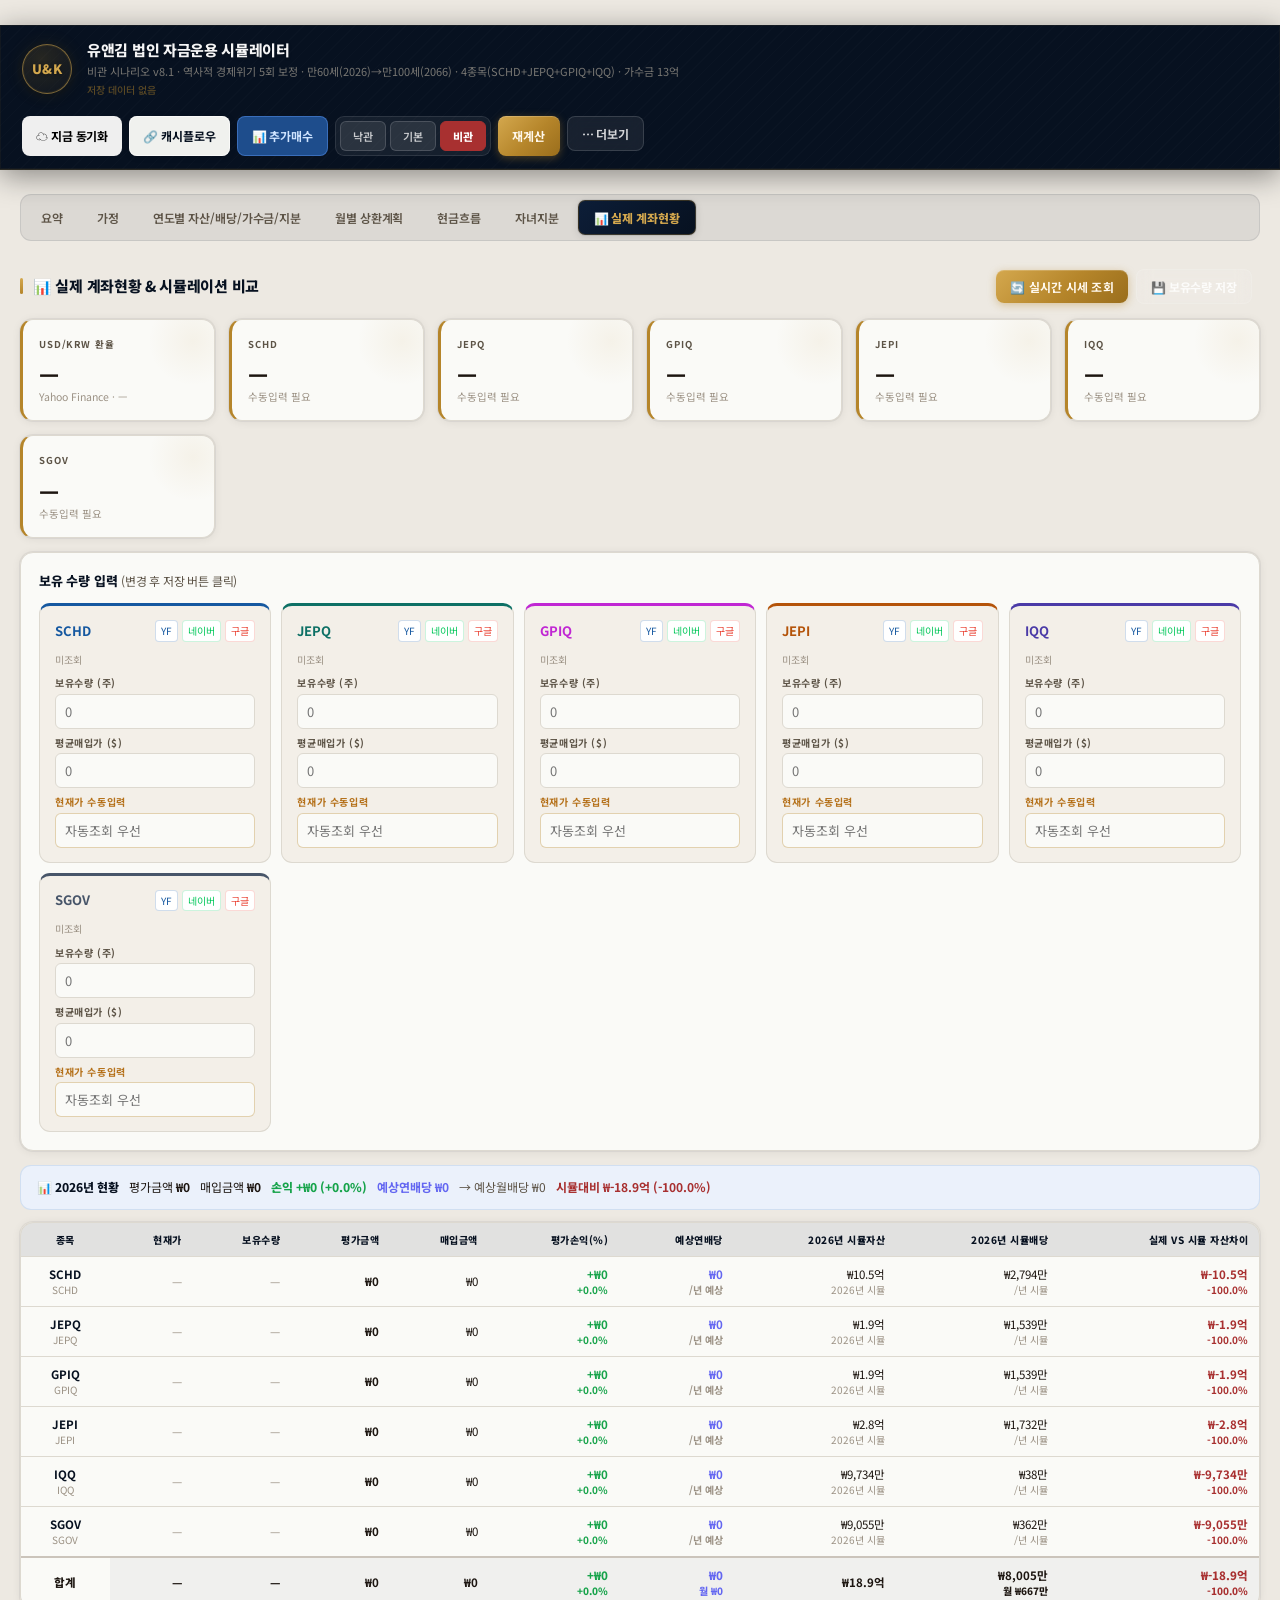
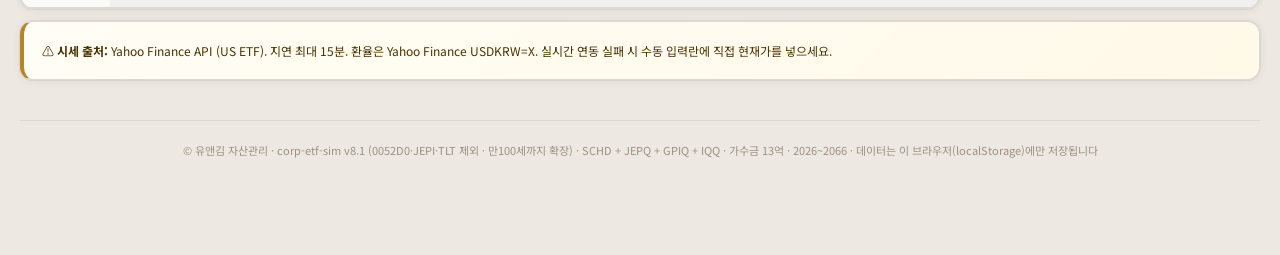
==== commit 357f75bf: "CF KV 자동 동기화 적용 (Gist→Cloudflare Workers KV)" ====
--- a/index.html
+++ b/index.html
@@ -1,4 +1,4 @@
-﻿<!doctype html>
+﻿﻿<!doctype html>
 <html lang="ko"><head>
 <meta charset="utf-8">
 <meta name="viewport" content="width=device-width,initial-scale=1">
@@ -208,7 +208,7 @@
       </div>
     </div>
     <div class="actions">
-      <button class="btn green" onclick="openGistModal()" title="클라우드 동기화">☁️ 연동</button>
+      <button class="btn green" onclick="syncNow()" title="클라우드 동기화">☁️ 지금 동기화</button>
       <button class="btn white" onclick="exportToCashflow()" title="100세 캐시플로우 법인배당 탭으로 내보내기">🔗 캐시플로우</button>
       <button class="btn" style="background:#1e4d8c;border:1px solid rgba(100,160,255,.4);color:#cfe4ff;font-weight:700" onclick="openBuyModal()">📊 추가매수</button>
       <!-- 시나리오 선택 -->
@@ -1247,6 +1247,7 @@
 function saveLocal(show=true){
   localStorage.setItem(STORAGE_KEY, JSON.stringify({ params, manual, memos, acctHoldings, savedAt: new Date().toISOString() }));
   if (show) toast('이 기기에 저장 완료');
+  scheduleAutoPush();
 }
 function loadLocal(){
   try {
@@ -1654,304 +1655,90 @@
 // GitHub Gist 클라우드 동기화 (단순화 버전)
 // 토큰 1회 입력 → 자동 Gist 탐색/생성 → 모든 기기 연동
 // ══════════════════════════════════════════════
-var GIST_FILE = 'corp_etf_sim_backup.json';
-var GIST_DESC = 'corp-etf-sim-backup';
-
-function _gistToken() { return localStorage.getItem('githubToken')  || ''; }
-function _gistId()    { return localStorage.getItem('githubGistId') || ''; }
+// ===== ☁️ Cloudflare Workers KV 자동 동기화 =====
+const CF_URL  = 'https://corp-etf-sync.yjjn2005.workers.dev';
+const CF_SEC  = ['Kp9mX','v2rLq','W8nHdT'].join('');
+let autoPushTimer = null, autoPushInflight = false;
+let autoPullTimer = null, autoPullInflight = false;
+const PULL_INTERVAL_MS = 60000;
 
 function setSyncStatus(msg) {
   var el = document.getElementById('syncStatus');
   if (el) el.textContent = msg;
 }
 
-function buildSyncPayload() {
-  return { params: params, manual: manual, memos: memos, scenario: currentScenario, acctHoldings: acctHoldings, savedAt: new Date().toISOString(), version: 'v5.5' };
-}
-
-function applySyncPayload(d) {
-  if (d.params) params = { ...structuredClone(defaults), ...d.params, shareholders: { ...defaults.shareholders, ...(d.params.shareholders||{}) } };
-  if (d.manual) manual = d.manual;
-  if (d.memos)  memos  = d.memos;
-  if (d.scenario && SCENARIOS[d.scenario]) currentScenario = d.scenario;
-  if (d.acctHoldings) {
-    acctHoldings = d.acctHoldings;
-    localStorage.setItem('acctHoldings_v2', JSON.stringify(acctHoldings));
-  }
-  document.querySelectorAll('.scenario-btn').forEach(function(b) {
-    var active = b.dataset.scenario === currentScenario;
-    var sc = SCENARIOS[b.dataset.scenario];
-    b.style.background = active ? sc.color : 'rgba(255,255,255,.09)';
-    b.style.color      = active ? '#fff'   : 'rgba(255,255,255,.75)';
-    b.style.border     = active ? '1px solid ' + sc.color : '1px solid rgba(255,255,255,.15)';
-    b.style.fontWeight = active ? '800' : '600';
-  });
-}
-
-// 토큰 문자열에서 ghp_ 부분만 추출
-function extractToken(raw) {
-  var clean = (raw || '').replace(/[^\x20-\x7E]/g, '');
-  var m = clean.match(/(ghp_[A-Za-z0-9]+|github_pat_[A-Za-z0-9_]+)/);
-  return m ? m[1] : clean.trim();
-}
-
-// XHR 기반 GitHub API 호출
-function xhrGist(method, url, token, bodyObj) {
-  return new Promise(function(resolve, reject) {
-    var xhr = new XMLHttpRequest();
-    xhr.timeout = 15000;
-    xhr.open(method, url);
-    xhr.setRequestHeader('Accept', 'application/vnd.github.v3+json');
-    if (method !== 'GET') xhr.setRequestHeader('Content-Type', 'application/json');
-    xhr.setRequestHeader('Authorization', 'Bearer ' + token);
-    xhr.onload = function() {
-      try {
-        var json = JSON.parse(xhr.responseText);
-        if (xhr.status >= 200 && xhr.status < 300) resolve(json);
-        else reject(new Error(json.message || 'HTTP ' + xhr.status));
-      } catch(e) { reject(new Error('응답 파싱 오류')); }
-    };
-    xhr.onerror   = function() { reject(new Error('네트워크 오류')); };
-    xhr.ontimeout = function() { reject(new Error('시간 초과 (15초)')); };
-    xhr.send(bodyObj ? JSON.stringify(bodyObj) : null);
-  });
-}
-
-// 기존 Gist 탐색 (없으면 null 반환)
-async function findExistingGist(token) {
-  var list = await xhrGist('GET', 'https://api.github.com/gists?per_page=100', token, null);
-  var found = list.find(function(g) { return g.files && g.files[GIST_FILE]; });
-  return found ? found.id : null;
-}
-
-// Gist에 데이터 저장 (gistId 없으면 자동 생성)
-async function pushToGist(token, gistId) {
-  var payload = buildSyncPayload();
-  var fileContent = JSON.stringify(payload, null, 2);
-  if (gistId) {
-    var result = await xhrGist('PATCH', 'https://api.github.com/gists/' + gistId, token,
-      { files: { [GIST_FILE]: { content: fileContent } } });
-    return result.id;
-  } else {
-    var result2 = await xhrGist('POST', 'https://api.github.com/gists', token,
-      { description: GIST_DESC, public: false, files: { [GIST_FILE]: { content: fileContent } } });
-    return result2.id;
-  }
-}
-
-// Gist에서 데이터 불러오기
-async function pullFromGist(token, gistId) {
-  var result = await xhrGist('GET', 'https://api.github.com/gists/' + gistId, token, null);
-  var file = result.files[GIST_FILE];
-  if (!file) throw new Error('백업 파일 없음');
-  return JSON.parse(file.content);
-}
-
-// ── 연동 시작 버튼 ──────────────────────────
-async function startSync() {
-  var raw   = document.getElementById('syncTokenInput').value;
-  var token = extractToken(raw);
-  document.getElementById('syncTokenInput').value = token;
-
-  var msgEl = document.getElementById('syncMsg');
-  if (!token) { msgEl.textContent = '토큰을 입력해주세요.'; msgEl.style.color = 'var(--red)'; return; }
-
-  var btn = document.getElementById('btnStartSync');
-  btn.textContent = '연동 중... ⏳'; btn.disabled = true;
-  msgEl.textContent = '토큰 확인 중...'; msgEl.style.color = 'var(--muted)';
-
+async function cfFetch(method, body) {
+  const opts = { method, headers: { 'X-Secret': CF_SEC, 'Cache-Control': 'no-cache' } };
+  if (body !== undefined) { opts.headers['Content-Type'] = 'application/json'; opts.body = JSON.stringify(body); }
+  const res = await fetch(CF_URL + '?t=' + Date.now(), opts);
+  if (!res.ok) throw new Error(res.status + ' ' + res.statusText);
+  return res.json();
+}
+
+async function doAutoPush() {
+  if (autoPushInflight) return;
+  autoPushInflight = true;
   try {
-    // 1) 토큰 유효성 확인
-    var user = await xhrGist('GET', 'https://api.github.com/user', token, null);
-
-    msgEl.textContent = '✅ ' + user.login + ' · Gist 탐색 중...';
-
-    // 2) 기존 Gist 탐색
-    var gistId = _gistId() || await findExistingGist(token);
-
-    // 3) 저장 또는 불러오기 결정
-    if (gistId) {
-      // 클라우드 데이터 확인
-      var d = await pullFromGist(token, gistId);
-      var localRaw = localStorage.getItem(STORAGE_KEY);
-      var localAt  = localRaw ? (JSON.parse(localRaw).savedAt || '') : '';
-
-      if (d.savedAt && d.savedAt > localAt) {
-        // 클라우드가 더 최신 → 불러오기
-        applySyncPayload(d);
-        rows = simulate(); renderAll();
-        msgEl.textContent = '☁️ 클라우드 데이터 적용 완료 (' + new Date(d.savedAt).toLocaleString('ko-KR') + ')';
-        msgEl.style.color = 'var(--green)';
-        toast('☁️ 클라우드 데이터 적용 완료');
-      } else {
-        // 로컬이 최신 → 업로드
-        await pushToGist(token, gistId);
-        msgEl.textContent = '☁️ 클라우드 업로드 완료';
-        msgEl.style.color = 'var(--green)';
-        toast('☁️ 클라우드 저장 완료 ✓');
-      }
+    await cfFetch('PUT', buildSyncPayload());
+    setSyncStatus('☁️ 동기화 완료 · ' + new Date().toLocaleString('ko-KR'));
+    console.log('[CF Push] 업로드 완료');
+  } catch(e) {
+    setSyncStatus('⚠️ 동기화 실패 — ' + e.message);
+    console.warn('[CF Push] 실패', e.message);
+  } finally { autoPushInflight = false; }
+}
+
+function scheduleAutoPush() {
+  clearTimeout(autoPushTimer);
+  autoPushTimer = setTimeout(doAutoPush, 2000);
+}
+
+async function doAutoPull(silent) {
+  if (autoPullInflight) return;
+  autoPullInflight = true;
+  try {
+    const remote = await cfFetch('GET');
+    if (!remote || !remote.params) { scheduleAutoPush(); return; }
+    const remoteAt = remote.savedAt || '';
+    const localRaw = localStorage.getItem(STORAGE_KEY);
+    const localAt  = localRaw ? (JSON.parse(localRaw).savedAt || '') : '';
+    if (remoteAt > localAt) {
+      applySyncPayload(remote);
+      saveLocal(false);
+      recalc(); renderAll();
+      if (!silent) toast('☁️ 최신 데이터 동기화 완료');
+      setSyncStatus('☁️ 서버 최신 · ' + new Date(remoteAt).toLocaleString('ko-KR'));
+    } else if (localAt > remoteAt) {
+      scheduleAutoPush();
     } else {
-      // Gist 없음 → 새로 생성
-      msgEl.textContent = 'Gist 생성 중...'; msgEl.style.color = 'var(--muted)';
-      gistId = await pushToGist(token, null);
-      msgEl.textContent = '☁️ Gist 생성 완료 — 연동 시작!';
-      msgEl.style.color = 'var(--green)';
-      toast('☁️ 클라우드 연동 시작!');
+      setSyncStatus('☁️ 동기화 완료 · ' + new Date().toLocaleString('ko-KR'));
     }
-
-    // 4) 저장
-    localStorage.setItem('githubToken',  token);
-    localStorage.setItem('githubGistId', gistId);
-    saveLocal(false);
-    setSyncStatus('☁️ 연동됨 · ' + user.login);
-    renderSyncModal();  // 버튼 상태 갱신
-
   } catch(e) {
-    msgEl.textContent = '❌ ' + e.message;
-    msgEl.style.color = 'var(--red)';
-  } finally {
-    btn.textContent = '연동 시작'; btn.disabled = false;
-  }
-}
-
-// ── 지금 동기화 버튼 ─────────────────────────
-async function syncNow() {
-  var token  = _gistToken();
-  var gistId = _gistId();
-  if (!token || !gistId) { toast('먼저 연동 설정을 해주세요'); return; }
-
+    console.warn('[CF Pull] 실패', e.message);
+  } finally { autoPullInflight = false; }
+}
+
+function startAutoPull() {
+  clearInterval(autoPullTimer);
+  autoPullTimer = setInterval(() => doAutoPull(true), PULL_INTERVAL_MS);
+}
+
+localStorage.removeItem('githubToken');
+localStorage.removeItem('githubGistId');
+
+function syncNow() {
   var btn = document.getElementById('btnSyncNow');
   if (btn) { btn.textContent = '동기화 중... ⏳'; btn.disabled = true; }
-  setSyncStatus('☁️ 동기화 중...');
-
-  try {
-    await pushToGist(token, gistId);
-    saveLocal(false);
-    setSyncStatus('☁️ 동기화 완료 · ' + new Date().toLocaleString('ko-KR'));
-    toast('☁️ 클라우드 동기화 완료 ✓');
-    var msgEl = document.getElementById('syncMsg');
-    if (msgEl) { msgEl.textContent = '☁️ 동기화 완료 · ' + new Date().toLocaleString('ko-KR'); msgEl.style.color = 'var(--green)'; }
-  } catch(e) {
-    setSyncStatus('⚠️ 동기화 실패');
-    toast('동기화 실패: ' + e.message);
-  } finally {
-    if (btn) { btn.textContent = '지금 동기화'; btn.disabled = false; }
-  }
-}
-
-// ── 연동 해제 ────────────────────────────────
-function disconnectSync() {
-  localStorage.removeItem('githubToken');
-  localStorage.removeItem('githubGistId');
-  setSyncStatus('⚙️ 클라우드 미연동 — ☁️ 버튼 클릭');
-  renderSyncModal();
-}
-
-// ── 자동 동기화 (계좌 저장 후 3초 디바운스) ──
-var _autoSyncTimer = null;
-function scheduleAutoSync() {
-  var token = _gistToken(), gistId = _gistId();
-  if (!token || !gistId) return;
-  clearTimeout(_autoSyncTimer);
-  _autoSyncTimer = setTimeout(async function() {
-    try {
-      await pushToGist(token, gistId);
-      saveLocal(false);
-      setSyncStatus('☁️ 자동저장 · ' + new Date().toLocaleString('ko-KR'));
-    } catch(e) { /* 자동저장 실패 무시 */ }
-  }, 3000);
-}
-
-// ── 페이지 로드 시 자동 불러오기 ─────────────
-async function autoLoadGist() {
-  var token = _gistToken(), gistId = _gistId();
-  if (!token || !gistId) {
-    setSyncStatus('⚙️ 클라우드 미연동 — ☁️ 버튼 클릭');
-    return;
-  }
-  setSyncStatus('☁️ 클라우드 확인 중...');
-  try {
-    var d = await pullFromGist(token, gistId);
-    var localRaw = localStorage.getItem(STORAGE_KEY);
-    var localAt  = localRaw ? (JSON.parse(localRaw).savedAt || '') : '';
-    if (d.savedAt && d.savedAt > localAt) {
-      applySyncPayload(d);
-      rows = simulate(); renderAll(); renderAccountInputs();
-      setSyncStatus('☁️ 자동 동기화 완료 · ' + new Date(d.savedAt).toLocaleString('ko-KR'));
-      toast('☁️ 클라우드 데이터 자동 적용');
-    } else {
-      setSyncStatus('☁️ 연동됨 (로컬 최신)');
-    }
-  } catch(e) { setSyncStatus('⚠️ 동기화 실패 — ☁️ 버튼으로 재시도'); }
-}
-
-// ── 모달 렌더링 (연동 상태에 따라 UI 변경) ───
-function renderSyncModal() {
-  var token  = _gistToken();
-  var gistId = _gistId();
-  var body   = document.getElementById('syncModalBody');
-  if (!body) return;
-
-  // 토큰 형식 검증 — 잘못된 값이면 미연동으로 처리
-  var validToken = /^(ghp_[A-Za-z0-9]+|github_pat_[A-Za-z0-9_]+)$/.test(token);
-  if (!validToken && token) {
-    localStorage.removeItem('githubToken');
-    localStorage.removeItem('githubGistId');
-    token = ''; gistId = '';
-  }
-
-  var cfUrl = localStorage.getItem('cfWorkerUrl') || '';
-  var cfSection = '<hr style="margin:16px 0;border:0;border-top:1px solid var(--line)">' +
-    '<div style="font-size:11px;font-weight:800;color:var(--muted);letter-spacing:.06em;text-transform:uppercase;margin-bottom:8px">⚡ Cloudflare Worker CORS 프록시 (선택)</div>' +
-    '<div style="font-size:11px;color:var(--muted);margin-bottom:8px;line-height:1.6">Yahoo Finance 실시간 시세를 더 안정적으로 가져오려면<br>Cloudflare Worker URL을 입력하세요. (미입력 시 공개 프록시 사용)</div>' +
-    '<input id="cfWorkerInput" type="url" placeholder="https://your-worker.workers.dev" value="' + cfUrl + '"' +
-      ' style="width:100%;padding:9px 11px;border:1.5px solid var(--line2);border-radius:7px;font-size:12px;font-family:monospace;box-sizing:border-box;margin-bottom:8px"' +
-      ' oninput="localStorage.setItem(\'cfWorkerUrl\',this.value.trim())">' +
-    '<div style="font-size:10px;color:var(--muted2)">Worker 배포: <a href="https://dash.cloudflare.com/" target="_blank" style="color:var(--blue)">dash.cloudflare.com</a> → Workers → 새 Worker → 아래 코드 붙여넣기 → 배포</div>' +
-    '<pre style="font-size:9.5px;background:var(--bg);border-radius:6px;padding:8px;margin:6px 0 0;overflow-x:auto;color:var(--muted)">addEventListener(\'fetch\',e=>e.respondWith(handle(e.request)))\nasync function handle(req){\n  const url=new URL(req.url).searchParams.get(\'url\')\n  const r=await fetch(url,{headers:{\'User-Agent\':\'Mozilla/5.0\'}})\n  const data=await r.json()\n  return new Response(JSON.stringify(data),{headers:{\'Content-Type\':\'application/json\',\'Access-Control-Allow-Origin\':\'*\'}})\n}</pre>';
-
-  if (token && gistId) {
-    // 연동 완료 상태
-    body.innerHTML =
-      '<div style="text-align:center;padding:10px 0 18px">' +
-        '<div style="font-size:36px;margin-bottom:8px">☁️</div>' +
-        '<div style="font-size:15px;font-weight:800;color:var(--ebony);margin-bottom:4px">클라우드 연동 중</div>' +
-        '<div style="font-size:12px;color:var(--muted);margin-bottom:18px">이 기기의 모든 변경사항이 자동으로 동기화됩니다</div>' +
-        '<button id="btnSyncNow" class="btn gold" style="width:100%;padding:12px;font-size:14px;margin-bottom:10px" onclick="syncNow()">☁️ 지금 동기화</button>' +
-        '<button class="btn white" style="width:100%;padding:10px;font-size:13px;margin-bottom:8px" onclick="disconnectSync()">연동 해제 (토큰 재입력)</button>' +
-        '<div id="syncMsg" style="margin-top:12px;font-size:12px;color:var(--muted)"></div>' +
-      '</div>' + cfSection;
-  } else {
-    // 미연동 상태
-    body.innerHTML =
-      '<div style="background:#EBF3FB;border-radius:10px;padding:14px 16px;font-size:12px;line-height:2;margin-bottom:16px;color:#1558A0">' +
-        '<b>📋 GitHub Gist 설정 (1회)</b><br>' +
-        '① <a href="https://github.com/settings/tokens/new" target="_blank" style="color:#1558A0;font-weight:700">github.com/settings/tokens/new ↗</a> 접속<br>' +
-        '② Note: 아무 이름 · Expiration: <b>No expiration</b><br>' +
-        '③ <b>gist</b> 항목만 체크 → Generate token<br>' +
-        '④ 생성된 <b>ghp_xxxx...</b> 값만 복사 → 아래 붙여넣기' +
-      '</div>' +
-      '<div class="field" style="margin-bottom:12px">' +
-        '<label style="font-size:12px;font-weight:700;margin-bottom:6px;display:block">GitHub Token</label>' +
-        '<input id="syncTokenInput" type="password" placeholder="ghp_xxxxxxxxxxxxxxxxxxxx"' +
-          ' style="width:100%;padding:10px 12px;border:2px solid var(--line2);border-radius:8px;font-size:14px;font-family:monospace;box-sizing:border-box"' +
-          ' autocomplete="off" autocorrect="off" autocapitalize="off" spellcheck="false">' +
-      '</div>' +
-      '<button id="btnStartSync" class="btn gold" style="width:100%;padding:13px;font-size:14px;margin-bottom:10px" onclick="startSync()">연동 시작</button>' +
-      '<div id="syncMsg" style="font-size:12px;color:var(--muted);min-height:18px"></div>' +
-      cfSection;
-  }
-}
-
-// ── 모달 열기/닫기 ──────────────────────────
-function openGistModal() {
-  document.getElementById('gistModal').classList.add('open');
-  renderSyncModal();
-}
-function closeGistModal(e) {
-  if (!e || e.target.id === 'gistModal') document.getElementById('gistModal').classList.remove('open');
-}
-
+  setSyncStatus('☁️ 동기화 중…');
+  doAutoPull(false).then(() => doAutoPush()).finally(() => {
+    if (btn) { btn.textContent = '☁️ 지금 동기화'; btn.disabled = false; }
+  });
+}
+
+document.addEventListener('visibilitychange', function() {
+  if (document.visibilityState === 'visible') setTimeout(() => doAutoPull(true), 300);
+});
+window.addEventListener('focus', () => doAutoPull(true));
 // 공유링크 우선 적용 → 없으면 로컬 로드
 const _fromShare = applyShareURL();
 if (!_fromShare) loadLocal();
@@ -2266,6 +2053,13 @@
     localStorage.removeItem(CFHUB_PIN_KEY);
   }
 }
+
+// ===== CF KV 부팅 동기화 =====
+(function bootSync() {
+  setSyncStatus('☁️ 서버 연결 중…');
+  doAutoPull(true);
+  startAutoPull();
+})();
 </script>
 
 <!-- ─── 추가매수 모달 ──────────────────── -->
@@ -2282,14 +2076,8 @@
 </div>
 
 <!-- ─── 클라우드 연동 모달 ──────────────────── -->
-<div class="modal" id="gistModal" onclick="closeGistModal(event)">
-  <div class="modal-card" style="max-width:420px">
-    <div class="modal-head">
-      <h2>☁️ 클라우드 연동</h2>
-      <button class="close" onclick="closeGistModal()">✕</button>
-    </div>
-    <div class="modal-body" id="syncModalBody"></div>
-  </div>
+
 </div>
 
 </body></html>
+
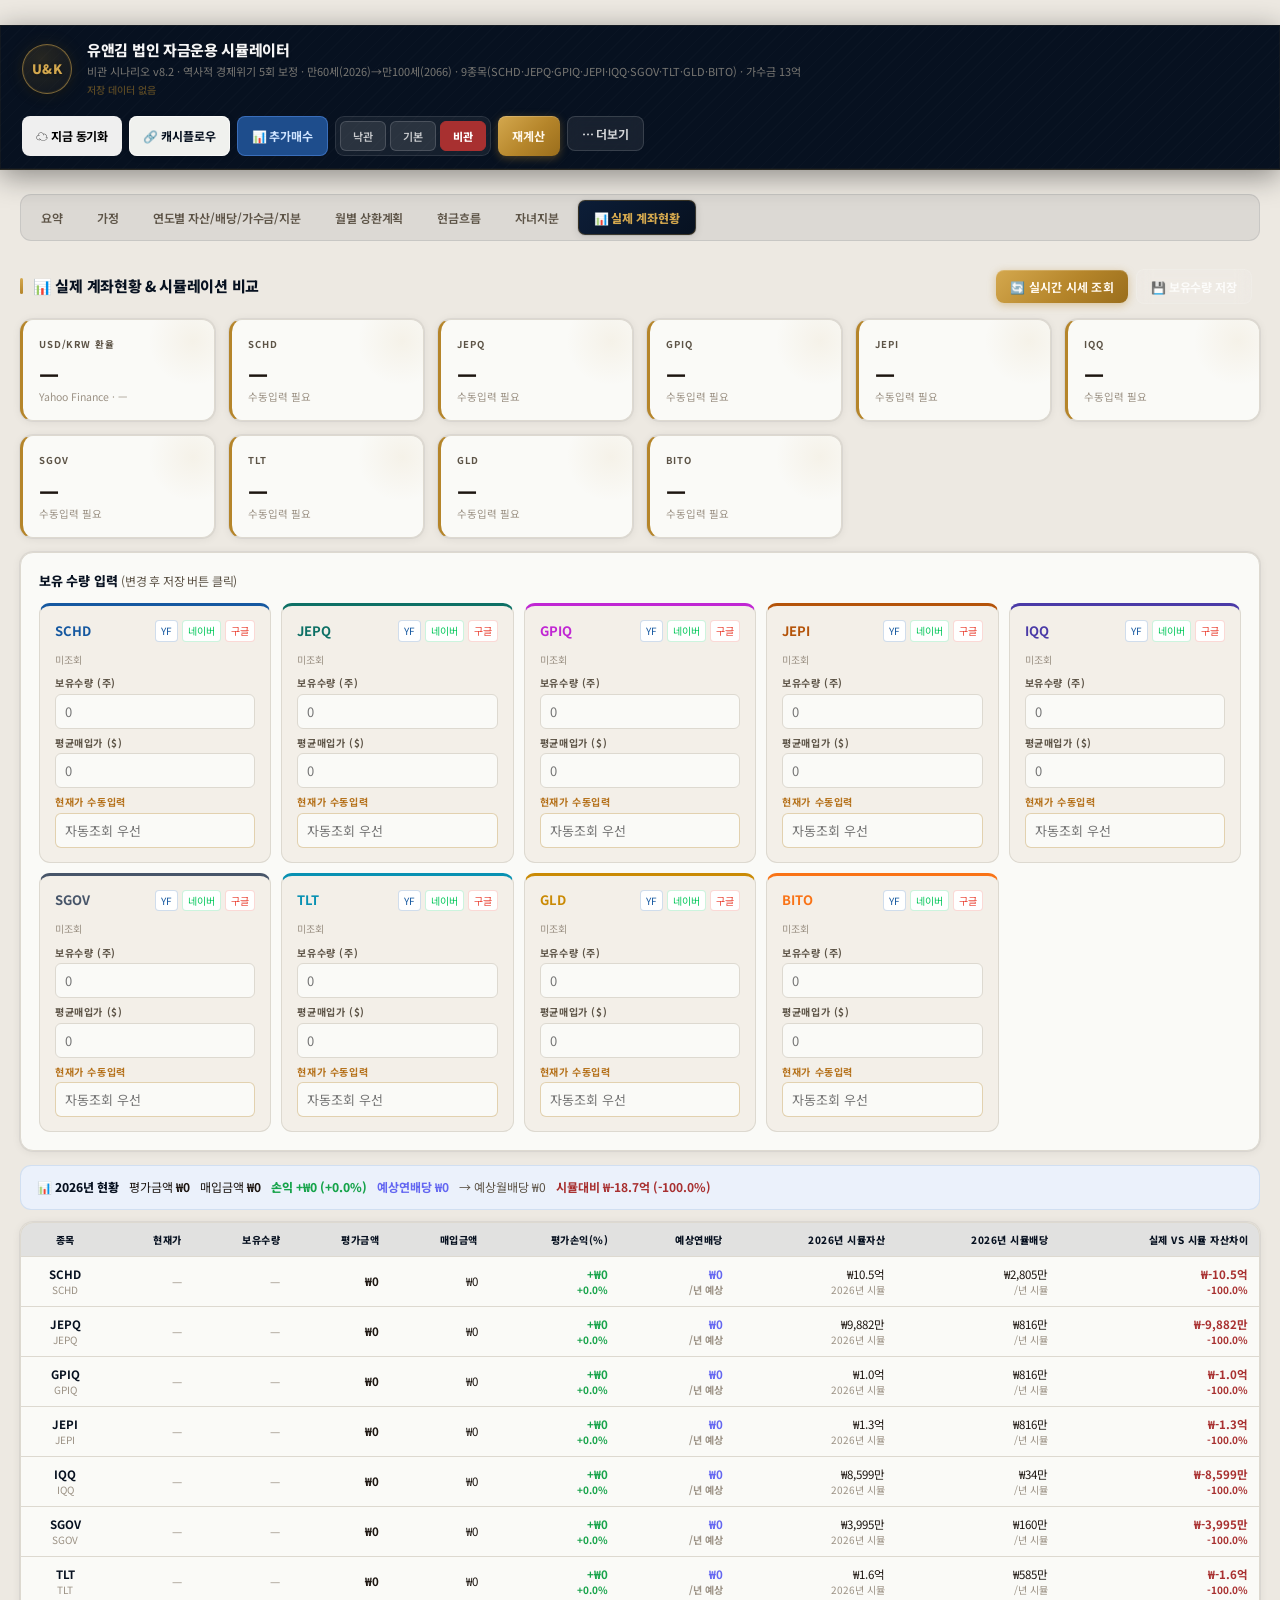
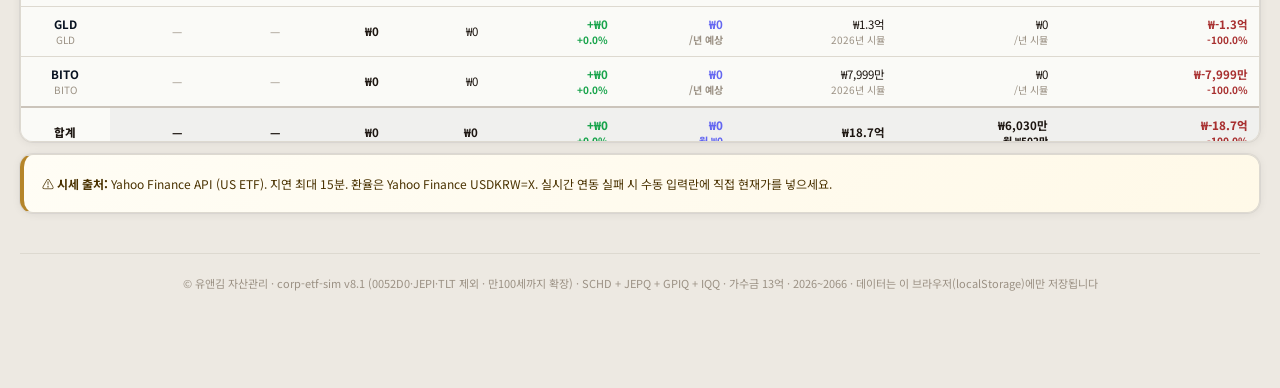
==== commit 7ee0b3cc: "feat: 9종목 포트폴리오 확장 (SCHD 10억 + 추가 8억: TLT/GLD/BITO 신규) - SCHD 10억 고정 + 8억 배분: JEPQ 12%/GPIQ 12%/JEPI" ====
--- a/index.html
+++ b/index.html
@@ -202,7 +202,7 @@
       <div class="logo">U&amp;K</div>
       <div>
         <h1>유앤김 법인 자금운용 시뮬레이터</h1>
-        <p>비관 시나리오 v8.1 · 역사적 경제위기 5회 보정 · 만60세(2026)→만100세(2066) · 4종목(SCHD+JEPQ+GPIQ+IQQ) · 가수금 13억</p>
+        <p>비관 시나리오 v8.2 · 역사적 경제위기 5회 보정 · 만60세(2026)→만100세(2066) · 9종목(SCHD·JEPQ·GPIQ·JEPI·IQQ·SGOV·TLT·GLD·BITO) · 가수금 13억</p>
         <div class="status" id="saveStatus">저장 데이터 없음</div>
         <div class="status" id="syncStatus" style="color:rgba(100,200,130,.55)"></div>
       </div>
@@ -469,22 +469,22 @@
       {
         yr: 2032, name: '경기침체', severity: 'moderate',
         basis: '역사적 평균 침체 참조 · S&P500 평균 -35%, SCHD 방어적',
-        drops: { schd:-.25, jepq:-.33, gpiq:-.37, jepi:-.22, qqqi:-.40, sgov:-.01 },
-        divCut: { schd:-.10, jepq:-.20, gpiq:-.13, jepi:-.12, qqqi:-.05, sgov:0 },
+        drops: { schd:-.25, jepq:-.33, gpiq:-.37, jepi:-.22, qqqi:-.40, sgov:-.01, tlt:.12, gld:.08, bito:-.50 },
+        divCut: { schd:-.10, jepq:-.20, gpiq:-.13, jepi:-.12, qqqi:-.05, sgov:0, tlt:0, gld:0, bito:0 },
         recoveryYrs: 2
       },
       {
         yr: 2044, name: '금융위기', severity: 'severe',
         basis: '2008 GFC 수준 참조 · S&P500 -57%, QQQ -49.7% (실측)',
-        drops: { schd:-.35, jepq:-.44, gpiq:-.47, jepi:-.30, qqqi:-.50, sgov:-.01 },
-        divCut: { schd:-.15, jepq:-.27, gpiq:-.17, jepi:-.18, qqqi:-.07, sgov:0 },
+        drops: { schd:-.35, jepq:-.44, gpiq:-.47, jepi:-.30, qqqi:-.50, sgov:-.01, tlt:.18, gld:.12, bito:-.60 },
+        divCut: { schd:-.15, jepq:-.27, gpiq:-.17, jepi:-.18, qqqi:-.07, sgov:0, tlt:0, gld:0, bito:0 },
         recoveryYrs: 3
       },
       {
         yr: 2057, name: '경기침체', severity: 'moderate',
         basis: '후기 주기 침체 · 고령화·저성장 환경',
-        drops: { schd:-.24, jepq:-.31, gpiq:-.34, jepi:-.20, qqqi:-.37, sgov:-.01 },
-        divCut: { schd:-.09, jepq:-.18, gpiq:-.11, jepi:-.10, qqqi:-.04, sgov:0 },
+        drops: { schd:-.24, jepq:-.31, gpiq:-.34, jepi:-.20, qqqi:-.37, sgov:-.01, tlt:.10, gld:.07, bito:-.50 },
+        divCut: { schd:-.09, jepq:-.18, gpiq:-.11, jepi:-.10, qqqi:-.04, sgov:0, tlt:0, gld:0, bito:0 },
         recoveryYrs: 2
       },
     ]
@@ -496,36 +496,36 @@
       {
         yr: 2028, name: '금리긴축 조정', severity: 'mild',
         basis: '2022 Fed 금리인상 사이클 참조 · SCHD -22.5%, JEPQ -31.7% (실측)',
-        drops: { schd:-.22, jepq:-.30, gpiq:-.32, jepi:-.18, qqqi:-.33, sgov:-.005 },
-        divCut: { schd:-.08, jepq:-.20, gpiq:-.12, jepi:-.10, qqqi:-.04, sgov:0 },
+        drops: { schd:-.22, jepq:-.30, gpiq:-.32, jepi:-.18, qqqi:-.33, sgov:-.005, tlt:-.20, gld:.05, bito:-.55 },
+        divCut: { schd:-.08, jepq:-.20, gpiq:-.12, jepi:-.10, qqqi:-.04, sgov:0, tlt:0, gld:0, bito:0 },
         recoveryYrs: 2
       },
       {
         yr: 2035, name: '경기침체', severity: 'moderate',
         basis: '2001~2002 IT버블 / 역사적 평균 침체 참조 · S&P500 -49% (2년 누적)',
-        drops: { schd:-.30, jepq:-.38, gpiq:-.42, jepi:-.25, qqqi:-.45, sgov:-.01 },
-        divCut: { schd:-.12, jepq:-.22, gpiq:-.14, jepi:-.14, qqqi:-.06, sgov:0 },
+        drops: { schd:-.30, jepq:-.38, gpiq:-.42, jepi:-.25, qqqi:-.45, sgov:-.01, tlt:.15, gld:.10, bito:-.50 },
+        divCut: { schd:-.12, jepq:-.22, gpiq:-.14, jepi:-.14, qqqi:-.06, sgov:0, tlt:0, gld:0, bito:0 },
         recoveryYrs: 3
       },
       {
         yr: 2041, name: '금융위기', severity: 'severe',
         basis: '2008~2009 글로벌 금융위기 참조 · S&P500 -57%, QQQ -49.7% (실측)',
-        drops: { schd:-.38, jepq:-.48, gpiq:-.52, jepi:-.33, qqqi:-.55, sgov:-.01 },
-        divCut: { schd:-.18, jepq:-.30, gpiq:-.19, jepi:-.20, qqqi:-.08, sgov:0 },
+        drops: { schd:-.38, jepq:-.48, gpiq:-.52, jepi:-.33, qqqi:-.55, sgov:-.01, tlt:.20, gld:.15, bito:-.60 },
+        divCut: { schd:-.18, jepq:-.30, gpiq:-.19, jepi:-.20, qqqi:-.08, sgov:0, tlt:0, gld:0, bito:0 },
         recoveryYrs: 4
       },
       {
         yr: 2050, name: '경기침체', severity: 'moderate',
         basis: '중간 주기 침체 · 8~10년 주기 기준 · 2041 위기 후 9년',
-        drops: { schd:-.28, jepq:-.35, gpiq:-.39, jepi:-.23, qqqi:-.42, sgov:-.01 },
-        divCut: { schd:-.10, jepq:-.20, gpiq:-.13, jepi:-.12, qqqi:-.05, sgov:0 },
+        drops: { schd:-.28, jepq:-.35, gpiq:-.39, jepi:-.23, qqqi:-.42, sgov:-.01, tlt:.12, gld:.08, bito:-.50 },
+        divCut: { schd:-.10, jepq:-.20, gpiq:-.13, jepi:-.12, qqqi:-.05, sgov:0, tlt:0, gld:0, bito:0 },
         recoveryYrs: 2
       },
       {
         yr: 2060, name: '경기침체', severity: 'moderate',
         basis: '후기 주기 침체 · 고령화·저성장·재정리스크 환경',
-        drops: { schd:-.25, jepq:-.32, gpiq:-.35, jepi:-.20, qqqi:-.38, sgov:-.01 },
-        divCut: { schd:-.08, jepq:-.18, gpiq:-.11, jepi:-.10, qqqi:-.04, sgov:0 },
+        drops: { schd:-.25, jepq:-.32, gpiq:-.35, jepi:-.20, qqqi:-.38, sgov:-.01, tlt:.10, gld:.07, bito:-.50 },
+        divCut: { schd:-.08, jepq:-.18, gpiq:-.11, jepi:-.10, qqqi:-.04, sgov:0, tlt:0, gld:0, bito:0 },
         recoveryYrs: 2
       },
     ]
@@ -541,7 +541,7 @@
   const map = {};
   for (let i = 0; i <= END_AGE - START_AGE; i++) {
     const yr = START_YEAR + i;
-    map[yr] = { divMult:{schd:1,jepq:1,gpiq:1,jepi:1,qqqi:1,sgov:1}, isCrisis:false, crisis:null, isRecovery:false };
+    map[yr] = { divMult:{schd:1,jepq:1,gpiq:1,jepi:1,qqqi:1,sgov:1,tlt:1,gld:1,bito:1}, isCrisis:false, crisis:null, isRecovery:false };
   }
   for (const c of crises) {
     if (map[c.yr]) {
@@ -569,48 +569,52 @@
 
 // 플랜별 원금 설정 (엑셀 기반)
 const PLANS = {
-  p15: {
-    label: '15억안', total: 1_500_000_000, loan: 1_300_000_000,
-    schd: 825_000_000, jepq: 150_000_000, gpiq: 150_000_000,
-    jepi: 225_000_000, qqqi: 75_000_000,  sgov: 75_000_000,
-  },
   p18: {
-    label: '18억안 (SCHD고정)', total: 1_810_912_284, loan: 1_614_910_528,
-    schd: 996_001_756, jepq: 181_091_228, gpiq: 181_091_228,
-    jepi: 271_636_843, qqqi: 90_545_614,  sgov: 90_545_614,
+    label:'18억안 (SCHD 10억+추가8억)', total:1_800_000_000, loan:1_614_910_528,
+    schd:1_000_000_000, jepq:95_944_548, gpiq:95_943_684, jepi:127_937_176,
+    qqqi:79_989_260, sgov:39_949_640, tlt:159_918_125, gld:119_514_810, bito:79_990_835,
   }
 };
 var currentPlan = 'p18';
 
 const defaults = {
-  schdPrincipal:  996_001_756,
+  schdPrincipal:  1_000_000_000,
   schdGrowth:     .05,
   schdDivRate:    .033,
   schdDivGrowth:  .04,
   schdDivCap:     .12,
-  jepqPrincipal:  181_091_228,
+  jepqPrincipal:  95_944_548,
   jepqGrowth:     .03,
   jepqDivRate:    .10,
   jepqDivChange:  -.015,
   jepqDivFloor:   .07,
-  gpiqPrincipal:  181_091_228,
+  gpiqPrincipal:  95_943_684,
   gpiqGrowth:     .045,
   gpiqDivRate:    .10,
   gpiqDivChange:  -.012,
   gpiqDivFloor:   .075,
-  jepiPrincipal:  271_636_843,
+  jepiPrincipal:  127_937_176,
   jepiGrowth:     .035,
   jepiDivRate:    .075,
   jepiDivChange:  -.008,
   jepiDivFloor:   .05,
-  qqqiPrincipal:  90_545_614,
+  qqqiPrincipal:  79_989_260,
   qqqiTarget:     200_000_000,
   qqqiGrowth:     .075,
   qqqiDivRate:    .005,
   qqqiDivGrowth:  .10,
-  sgovPrincipal:  90_545_614,
+  sgovPrincipal:  39_949_640,
   sgovGrowth:     .0,
   sgovDivRate:    .04,
+  tltPrincipal:   159_918_125,
+  tltGrowth:      .01,
+  tltDivRate:     .043,
+  gldPrincipal:   119_514_810,
+  gldGrowth:      .05,
+  gldDivRate:     .0,
+  bitoPrincipal:  79_990_835,
+  bitoGrowth:     .0,
+  bitoDivRate:    .0,
   usTax:          .15,
   loanInit:       1_614_910_528,
   pbr:            1,
@@ -626,6 +630,9 @@
   params.jepiPrincipal  = p.jepi;
   params.qqqiPrincipal  = p.qqqi;
   params.sgovPrincipal  = p.sgov;
+  params.tltPrincipal   = p.tlt;
+  params.gldPrincipal   = p.gld;
+  params.bitoPrincipal  = p.bito;
   params.loanInit       = p.loan;
   // 플랜 버튼 상태 갱신
   document.querySelectorAll('.plan-btn').forEach(b => {
@@ -672,25 +679,30 @@
   const out = [];
   let sB  = P.schdPrincipal,  jqB  = P.jepqPrincipal,
       gpB = P.gpiqPrincipal,  jpB  = P.jepiPrincipal,
-      qiB = P.qqqiPrincipal,  sgB  = P.sgovPrincipal;
+      qiB = P.qqqiPrincipal,  sgB  = P.sgovPrincipal,
+      tB  = P.tltPrincipal,   gdB  = P.gldPrincipal,
+      btB = P.bitoPrincipal;
   let loan = P.loanInit;
   let qiTargetHitYr = null;
 
   for (let i = 0; i <= END_AGE - START_AGE; i++) {
     const age = START_AGE + i;
     const yr  = START_YEAR + i;
-    const cm  = crisisMap[yr] || { divMult:{schd:1,jepq:1,gpiq:1,jepi:1,qqqi:1,sgov:1}, isCrisis:false, crisis:null, isRecovery:false };
+    const cm  = crisisMap[yr] || { divMult:{schd:1,jepq:1,gpiq:1,jepi:1,qqqi:1,sgov:1,tlt:1,gld:1,bito:1}, isCrisis:false, crisis:null, isRecovery:false };
 
     // ① 경제위기 충격
     let preCrisisAsset = null;
     if (cm.isCrisis && cm.crisis) {
-      preCrisisAsset = sB + jqB + gpB + jpB + qiB + sgB;
+      preCrisisAsset = sB + jqB + gpB + jpB + qiB + sgB + tB + gdB + btB;
       sB  *= (1 + (cm.crisis.drops.schd || 0));
       jqB *= (1 + (cm.crisis.drops.jepq || 0));
       gpB *= (1 + (cm.crisis.drops.gpiq || 0));
       jpB *= (1 + (cm.crisis.drops.jepi || 0));
       qiB *= (1 + (cm.crisis.drops.qqqi || 0));
       sgB *= (1 + (cm.crisis.drops.sgov || 0));
+      tB  *= (1 + (cm.crisis.drops.tlt  || 0));
+      gdB *= (1 + (cm.crisis.drops.gld  || 0));
+      btB *= (1 + (cm.crisis.drops.bito || 0));
     }
 
     // ② 배당률 계산
@@ -702,28 +714,33 @@
     const qiRate = P.qqqiDivRate * Math.pow(1+P.qqqiDivGrowth, i) * (dm.qqqi||1);
     const sgRate = P.sgovDivRate * (dm.sgov||1);  // SGOV: 단기국채, 성장 없음
 
-    // SGOV는 원천세 없음 (엑셀 기준)
-    const sNet  = sB  * sRate  * (1-P.usTax);
-    const jqNet = jqB * jqRate * (1-P.usTax);
-    const gpNet = gpB * gpRate * (1-P.usTax);
-    const jpNet = jpB * jpRate * (1-P.usTax);
-    const qiNet = qiB * qiRate * (1-P.usTax);
+    // SGOV는 원천세 없음 (엑셀 기준), TLT는 원천세 15%, GLD/BITO는 무배당
+    const tltRate  = P.tltDivRate * (dm.tlt||1);
+    const sNet  = sB  * sRate    * (1-P.usTax);
+    const jqNet = jqB * jqRate   * (1-P.usTax);
+    const gpNet = gpB * gpRate   * (1-P.usTax);
+    const jpNet = jpB * jpRate   * (1-P.usTax);
+    const qiNet = qiB * qiRate   * (1-P.usTax);
     const sgNet = sgB * sgRate;  // 원천세 0
-    const total = sNet + jqNet + gpNet + jpNet + qiNet + sgNet;
+    const tltNet = tB  * tltRate * (1-P.usTax);
+    const gldNet = 0;            // 무배당
+    const bitoNet = 0;           // 무배당
+    const total = sNet + jqNet + gpNet + jpNet + qiNet + sgNet + tltNet + gldNet + bitoNet;
 
     const repay = Math.min(total, loan);
     loan = Math.max(loan - repay, 0);
     const surplus = total - repay;
 
     // ③ 잉여 배당 재투자 (IQQ 목표 달성까지 우선 배분)
-    const totalP = sB + jqB + gpB + jpB + qiB + sgB;
+    const totalP = sB + jqB + gpB + jpB + qiB + sgB + tB + gdB + btB;
     const qiGap  = Math.max(P.qqqiTarget - qiB, 0);
     const toQiPriority  = Math.min(surplus, qiGap);
     const remainSurplus = surplus - toQiPriority;
     if (toQiPriority > 0 && qiGap - toQiPriority <= 0 && qiTargetHitYr === null) qiTargetHitYr = yr;
 
     const sShare  = sB /totalP, jqShare = jqB/totalP, gpShare = gpB/totalP,
-          jpShare = jpB/totalP, qiShare = qiB/totalP, sgShare = sgB/totalP;
+          jpShare = jpB/totalP, qiShare = qiB/totalP, sgShare = sgB/totalP,
+          tShare  = tB /totalP, gdShare = gdB/totalP, btShare = btB/totalP;
 
     const sEnd  = (sB  + remainSurplus*sShare)  * (1+P.schdGrowth);
     const jqEnd = (jqB + remainSurplus*jqShare) * (1+P.jepqGrowth);
@@ -731,16 +748,20 @@
     const jpEnd = (jpB + remainSurplus*jpShare) * (1+P.jepiGrowth);
     const qiEnd = (qiB + toQiPriority + remainSurplus*qiShare) * (1+P.qqqiGrowth);
     const sgEnd = (sgB + remainSurplus*sgShare) * (1+P.sgovGrowth);  // 성장 0%
-
-    const corpAsset = sEnd + jqEnd + gpEnd + jpEnd + qiEnd + sgEnd;
+    const tEnd  = (tB  + remainSurplus*tShare)  * (1+P.tltGrowth);
+    const gdEnd = (gdB + remainSurplus*gdShare) * (1+P.gldGrowth);
+    const btEnd = (btB + remainSurplus*btShare) * (1+P.bitoGrowth);
+
+    const corpAsset = sEnd + jqEnd + gpEnd + jpEnd + qiEnd + sgEnd + tEnd + gdEnd + btEnd;
     const corpValue = corpAsset * P.pbr;
-    const crisisLoss = preCrisisAsset ? (preCrisisAsset - (sB+jqB+gpB+jpB+qiB+sgB)) : 0;
+    const crisisLoss = preCrisisAsset ? (preCrisisAsset - (sB+jqB+gpB+jpB+qiB+sgB+tB+gdB+btB)) : 0;
 
     out.push({
       i, age, yr,
       sAsset:sEnd, jqAsset:jqEnd, gpAsset:gpEnd, jpAsset:jpEnd, qiAsset:qiEnd, sgAsset:sgEnd,
+      tltAsset:tEnd, gldAsset:gdEnd, bitoAsset:btEnd,
       sRate, jqRate, gpRate, jpRate, qiRate, sgRate,
-      sNet, jqNet, gpNet, jpNet, qiNet, sgNet, total,
+      sNet, jqNet, gpNet, jpNet, qiNet, sgNet, tltNet, gldNet, bitoNet, total,
       monthly: total/12,
       repay, loan, surplus,
       qiPriorityAlloc: toQiPriority, qiTargetHit: qiGap - toQiPriority <= 0,
@@ -753,7 +774,7 @@
       crisisLoss,
     });
 
-    sB=sEnd; jqB=jqEnd; gpB=gpEnd; jpB=jpEnd; qiB=qiEnd; sgB=sgEnd;
+    sB=sEnd; jqB=jqEnd; gpB=gpEnd; jpB=jpEnd; qiB=qiEnd; sgB=sgEnd; tB=tEnd; gdB=gdEnd; btB=btEnd;
   }
   return out;
 }
@@ -806,18 +827,21 @@
 }
 
 function renderTaxDisclosure() {
-  const total6 = params.schdPrincipal + params.jepqPrincipal + params.gpiqPrincipal + params.jepiPrincipal + params.qqqiPrincipal + params.sgovPrincipal;
+  const total9 = params.schdPrincipal + params.jepqPrincipal + params.gpiqPrincipal + params.jepiPrincipal + params.qqqiPrincipal + params.sgovPrincipal + params.tltPrincipal + params.gldPrincipal + params.bitoPrincipal;
   const planLabel = PLANS[currentPlan]?.label || '';
   document.getElementById('taxDisclosure').innerHTML = `
     <div class="ttl">⚠️ 포트폴리오 구성 [${planLabel}] · 시뮬레이션 반영 세금 / 미반영 세금</div>
     <div style="margin-bottom:8px;font-size:11px;color:#7A4800;line-height:1.9">
-      <span style="background:#ddeefb;color:#1558A0;border-radius:5px;padding:2px 7px;font-weight:800;margin-right:4px">SCHD ${eok(params.schdPrincipal)} (55%)</span>
-      <span style="background:#d4ede8;color:#0D7065;border-radius:5px;padding:2px 7px;font-weight:800;margin-right:4px">JEPQ ${eok(params.jepqPrincipal)} (10%)</span>
-      <span style="background:#fce7f3;color:#9d174d;border-radius:5px;padding:2px 7px;font-weight:800;margin-right:4px">GPIQ ${eok(params.gpiqPrincipal)} (10%)</span>
-      <span style="background:#fef3c7;color:#b45309;border-radius:5px;padding:2px 7px;font-weight:800;margin-right:4px">JEPI ${eok(params.jepiPrincipal)} (15%)</span>
-      <span style="background:#ede9fb;color:#4A3AA7;border-radius:5px;padding:2px 7px;font-weight:800;margin-right:4px">IQQ ${eok(params.qqqiPrincipal)} (5%)</span>
-      <span style="background:#f1f5f9;color:#475569;border-radius:5px;padding:2px 7px;font-weight:800;margin-right:4px">SGOV ${eok(params.sgovPrincipal)} (5%)</span>
-      합계 ${eok(total6)} · 가수금 ${eok(params.loanInit)}
+      <span style="background:#ddeefb;color:#1558A0;border-radius:5px;padding:2px 7px;font-weight:800;margin-right:4px">SCHD ${eok(params.schdPrincipal)} (56%)</span>
+      <span style="background:#d4ede8;color:#0D7065;border-radius:5px;padding:2px 7px;font-weight:800;margin-right:4px">JEPQ ${eok(params.jepqPrincipal)} (5%)</span>
+      <span style="background:#fce7f3;color:#9d174d;border-radius:5px;padding:2px 7px;font-weight:800;margin-right:4px">GPIQ ${eok(params.gpiqPrincipal)} (5%)</span>
+      <span style="background:#fef3c7;color:#b45309;border-radius:5px;padding:2px 7px;font-weight:800;margin-right:4px">JEPI ${eok(params.jepiPrincipal)} (7%)</span>
+      <span style="background:#ede9fb;color:#4A3AA7;border-radius:5px;padding:2px 7px;font-weight:800;margin-right:4px">IQQ ${eok(params.qqqiPrincipal)} (4%)</span>
+      <span style="background:#f1f5f9;color:#475569;border-radius:5px;padding:2px 7px;font-weight:800;margin-right:4px">SGOV ${eok(params.sgovPrincipal)} (2%)</span>
+      <span style="background:#e0f2fe;color:#0891b2;border-radius:5px;padding:2px 7px;font-weight:800;margin-right:4px">TLT ${eok(params.tltPrincipal)} (9%)</span>
+      <span style="background:#fef9c3;color:#ca8a04;border-radius:5px;padding:2px 7px;font-weight:800;margin-right:4px">GLD ${eok(params.gldPrincipal)} (7%)</span>
+      <span style="background:#fff7ed;color:#f97316;border-radius:5px;padding:2px 7px;font-weight:800;margin-right:4px">BITO ${eok(params.bitoPrincipal)} (4%)</span>
+      합계 ${eok(total9)} · 가수금 ${eok(params.loanInit)}
     </div>
     <div class="tax-grid">
       <div><div class="ok-h">✓ 반영됨</div>미국/해외 원천징수세 15% · 잉여배당 ETF 비중별 비례 재투자 · 기간 2026~2066 통일</div>
@@ -1345,7 +1369,7 @@
 }
 
 function exportData(){
-  const data = { params, manual, memos, exportedAt: new Date().toISOString(), version:'v8', note:'유앤김 법인 ETF 시뮬레이터 v8 백업 (SCHD+JEPQ+GPIQ+IQQ)' };
+  const data = { params, manual, memos, exportedAt: new Date().toISOString(), version:'v8.2', note:'유앤김 법인 ETF 시뮬레이터 v8.2 백업 (9종목: SCHD·JEPQ·GPIQ·JEPI·IQQ·SGOV·TLT·GLD·BITO)' };
   const blob = new Blob([JSON.stringify(data,null,2)], { type:'application/json' });
   const url = URL.createObjectURL(blob);
   const a = document.createElement('a'); a.href=url; a.download=`corp-sim-v5-${new Date().toISOString().slice(0,10)}.json`;
@@ -1397,12 +1421,15 @@
 // 실제 계좌현황 탭
 // ══════════════════════════════════════════════
 var ACCT_ETFS = [
-  { key:'schd',  label:'SCHD', ticker:'SCHD', currency:'USD', simAsset:'sAsset',  simDiv:'sNet',  divRate: params.schdDivRate  },
-  { key:'jepq',  label:'JEPQ', ticker:'JEPQ', currency:'USD', simAsset:'jqAsset', simDiv:'jqNet', divRate: params.jepqDivRate  },
-  { key:'gpiq',  label:'GPIQ', ticker:'GPIQ', currency:'USD', simAsset:'gpAsset', simDiv:'gpNet', divRate: params.gpiqDivRate  },
-  { key:'jepi',  label:'JEPI', ticker:'JEPI', currency:'USD', simAsset:'jpAsset', simDiv:'jpNet', divRate: params.jepiDivRate  },
-  { key:'qqqi',  label:'IQQ',  ticker:'IQQ',  currency:'USD', simAsset:'qiAsset', simDiv:'qiNet', divRate: params.qqqiDivRate  },
-  { key:'sgov',  label:'SGOV', ticker:'SGOV', currency:'USD', simAsset:'sgAsset', simDiv:'sgNet', divRate: params.sgovDivRate  },
+  { key:'schd',  label:'SCHD', ticker:'SCHD', currency:'USD', simAsset:'sAsset',    simDiv:'sNet',    divRate: params.schdDivRate  },
+  { key:'jepq',  label:'JEPQ', ticker:'JEPQ', currency:'USD', simAsset:'jqAsset',   simDiv:'jqNet',   divRate: params.jepqDivRate  },
+  { key:'gpiq',  label:'GPIQ', ticker:'GPIQ', currency:'USD', simAsset:'gpAsset',   simDiv:'gpNet',   divRate: params.gpiqDivRate  },
+  { key:'jepi',  label:'JEPI', ticker:'JEPI', currency:'USD', simAsset:'jpAsset',   simDiv:'jpNet',   divRate: params.jepiDivRate  },
+  { key:'qqqi',  label:'IQQ',  ticker:'IQQ',  currency:'USD', simAsset:'qiAsset',   simDiv:'qiNet',   divRate: params.qqqiDivRate  },
+  { key:'sgov',  label:'SGOV', ticker:'SGOV', currency:'USD', simAsset:'sgAsset',   simDiv:'sgNet',   divRate: params.sgovDivRate  },
+  { key:'tlt',   label:'TLT',  ticker:'TLT',  currency:'USD', simAsset:'tltAsset',  simDiv:'tltNet',  divRate: params.tltDivRate   },
+  { key:'gld',   label:'GLD',  ticker:'GLD',  currency:'USD', simAsset:'gldAsset',  simDiv:'gldNet',  divRate: params.gldDivRate   },
+  { key:'bito',  label:'BITO', ticker:'BITO', currency:'USD', simAsset:'bitoAsset', simDiv:'bitoNet', divRate: params.bitoDivRate  },
 ];
 var ACCT_LINKS = {
   SCHD: { yf:'https://finance.yahoo.com/quote/SCHD', naver:'https://finance.naver.com/world/sise.naver?symbol=SCHD.O', gf:'https://www.google.com/finance/quote/SCHD:NASDAQ' },
@@ -1411,6 +1438,9 @@
   JEPI: { yf:'https://finance.yahoo.com/quote/JEPI', naver:'https://finance.naver.com/world/sise.naver?symbol=JEPI.O', gf:'https://www.google.com/finance/quote/JEPI:NYSE' },
   IQQ:  { yf:'https://finance.yahoo.com/quote/IQQ',  naver:'https://finance.naver.com/world/sise.naver?symbol=IQQ.O',  gf:'https://www.google.com/finance/quote/IQQ:NASDAQ'  },
   SGOV: { yf:'https://finance.yahoo.com/quote/SGOV', naver:'https://finance.naver.com/world/sise.naver?symbol=SGOV.O', gf:'https://www.google.com/finance/quote/SGOV:NASDAQ' },
+  TLT:  { yf:'https://finance.yahoo.com/quote/TLT',  naver:'https://finance.naver.com/world/sise.naver?symbol=TLT.O',  gf:'https://www.google.com/finance/quote/TLT:NASDAQ'  },
+  GLD:  { yf:'https://finance.yahoo.com/quote/GLD',  naver:'https://finance.naver.com/world/sise.naver?symbol=GLD.O',  gf:'https://www.google.com/finance/quote/GLD:NYSE'    },
+  BITO: { yf:'https://finance.yahoo.com/quote/BITO', naver:'https://finance.naver.com/world/sise.naver?symbol=BITO.O', gf:'https://www.google.com/finance/quote/BITO:NYSE'   },
 };
 
 function _acctGet(key, field) {
@@ -1432,7 +1462,7 @@
   renderAccountTable();
 }
 
-var ACCT_COLORS = { schd:'var(--blue)', jepq:'var(--teal)', gpiq:'#c026d3', jepi:'#b45309', qqqi:'var(--purple)', sgov:'#475569' };
+var ACCT_COLORS = { schd:'var(--blue)', jepq:'var(--teal)', gpiq:'#c026d3', jepi:'#b45309', qqqi:'var(--purple)', sgov:'#475569', tlt:'#0891b2', gld:'#ca8a04', bito:'#f97316' };
 
 function renderAccountInputs() {
   document.getElementById('acctInputs').innerHTML = ACCT_ETFS.map(e => {
@@ -1554,7 +1584,7 @@
       if (res.ok) {
         const data = await res.json();
         if (!liveRate && data.USDKRW) liveRate = data.USDKRW;
-        const MAP = { SCHD:'SCHD', JEPQ:'JEPQ', GPIQ:'GPIQ', JEPI:'JEPI', IQQ:'IQQ', SGOV:'SGOV' };
+        const MAP = { SCHD:'SCHD', JEPQ:'JEPQ', GPIQ:'GPIQ', JEPI:'JEPI', IQQ:'IQQ', SGOV:'SGOV', TLT:'TLT', GLD:'GLD', BITO:'BITO' };
         failed.forEach(ticker => {
           const d = data[MAP[ticker] || ticker];
           if (d && d.price) livePrices[ticker] = { price: d.price, chg: d.chg || 0, prev: d.prev || d.price };
@@ -1748,8 +1778,8 @@
 if (!_fromShare) autoLoadGist();
 
 // ─── 추가매수 툴 ──────────────────────────────────────────────────────────────
-// 5종목 비율: JEPQ 22.2% / GPIQ 22.2% / JEPI 33.3% / IQQ 11.1% / SGOV 11.1% (SCHD 고정)
-var BUY_RATIOS = { schd:0, jepq:.2222, gpiq:.2222, jepi:.3333, qqqi:.1111, sgov:.1111 };
+// 8종목 비율: JEPQ 12% / GPIQ 12% / JEPI 16% / IQQ 10% / SGOV 5% / TLT 20% / GLD 15% / BITO 10% (SCHD 고정)
+var BUY_RATIOS = { schd:0, jepq:.12, gpiq:.12, jepi:.16, qqqi:.10, sgov:.05, tlt:.20, gld:.15, bito:.10 };
 var BUY_ETFS = [
   { key:'schd', ticker:'SCHD', label:'SCHD' },
   { key:'jepq', ticker:'JEPQ', label:'JEPQ' },
@@ -1757,6 +1787,9 @@
   { key:'jepi', ticker:'JEPI', label:'JEPI' },
   { key:'qqqi', ticker:'IQQ',  label:'IQQ'  },
   { key:'sgov', ticker:'SGOV', label:'SGOV' },
+  { key:'tlt',  ticker:'TLT',  label:'TLT'  },
+  { key:'gld',  ticker:'GLD',  label:'GLD'  },
+  { key:'bito', ticker:'BITO', label:'BITO' },
 ];
 var _buyAmount = 500_000_000; // 기본 5억
 
@@ -1963,10 +1996,10 @@
     alert('시세가 조회되지 않았습니다.\n계좌현황 탭의 🔄 실시간 시세 조회 버튼을 먼저 클릭하세요.');
     return;
   }
-  if (!confirm('SCHD 이외 5종목(JEPQ/GPIQ/JEPI/IQQ/SGOV)의 기존 수량·평균가를 초기화하고\n추가매수 수량과 현재가를 자동 입력합니다. 계속할까요?')) return;
+  if (!confirm('SCHD 이외 8종목(JEPQ/GPIQ/JEPI/IQQ/SGOV/TLT/GLD/BITO)의 기존 수량·평균가를 초기화하고\n추가매수 수량과 현재가를 자동 입력합니다. 계속할까요?')) return;
 
   // ① 비SCHD 전체 초기화
-  ['jepq','gpiq','jepi','qqqi','sgov'].forEach(function(key) {
+  ['jepq','gpiq','jepi','qqqi','sgov','tlt','gld','bito'].forEach(function(key) {
     if (!acctHoldings[key]) acctHoldings[key] = {};
     acctHoldings[key].qty    = 0;
     acctHoldings[key].avg    = 0;
@@ -1997,10 +2030,10 @@
   toast('실계좌 반영 완료: ' + applied.join(', ') + ' ✓');
 }
 
-// SCHD 제외 5종목 초기화
+// SCHD 제외 8종목 초기화
 function resetNonSchdHoldings() {
-  if (!confirm('SCHD를 제외한 5종목(JEPQ/GPIQ/JEPI/IQQ/SGOV)의 수량·평균가를 초기화합니다.\nSCHD는 유지됩니다. 계속할까요?')) return;
-  ['jepq','gpiq','jepi','qqqi','sgov'].forEach(function(key) {
+  if (!confirm('SCHD를 제외한 8종목(JEPQ/GPIQ/JEPI/IQQ/SGOV/TLT/GLD/BITO)의 수량·평균가를 초기화합니다.\nSCHD는 유지됩니다. 계속할까요?')) return;
+  ['jepq','gpiq','jepi','qqqi','sgov','tlt','gld','bito'].forEach(function(key) {
     if (!acctHoldings[key]) acctHoldings[key] = {};
     acctHoldings[key].qty = 0;
     acctHoldings[key].avg = 0;
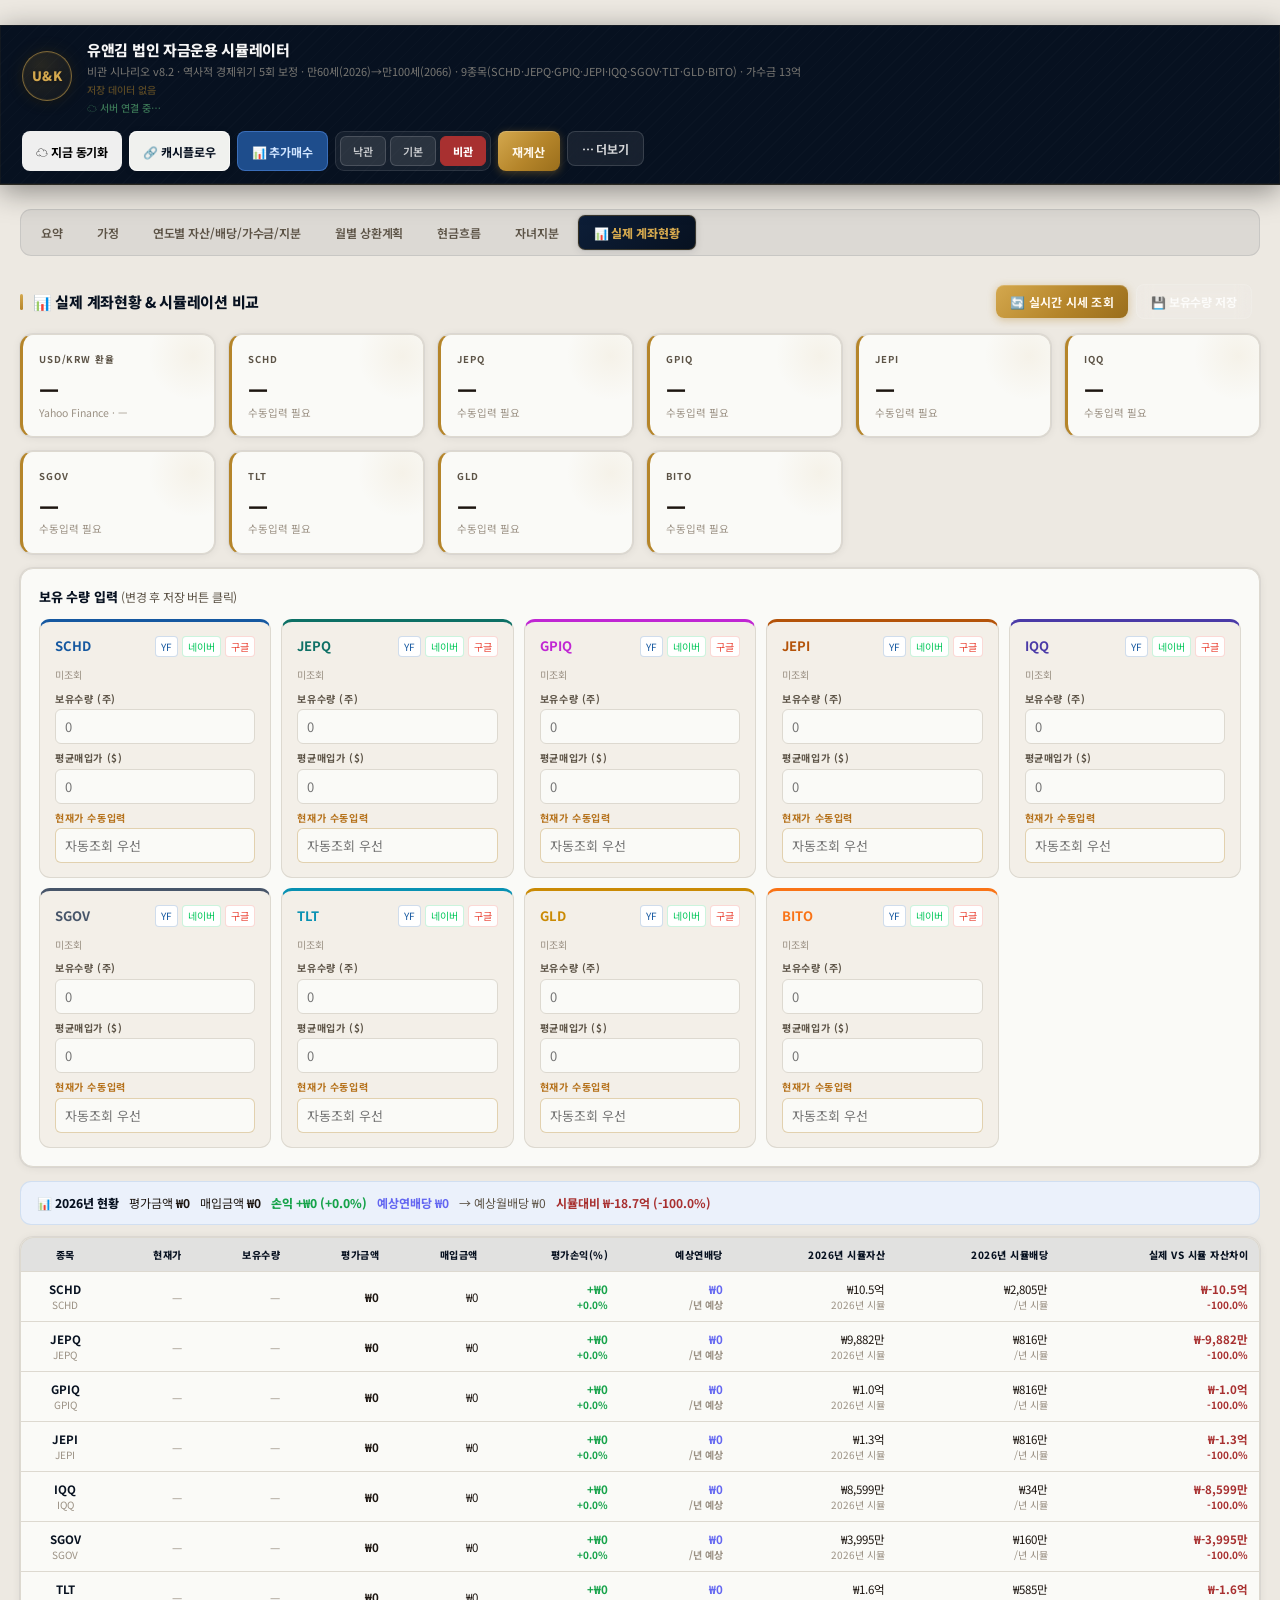
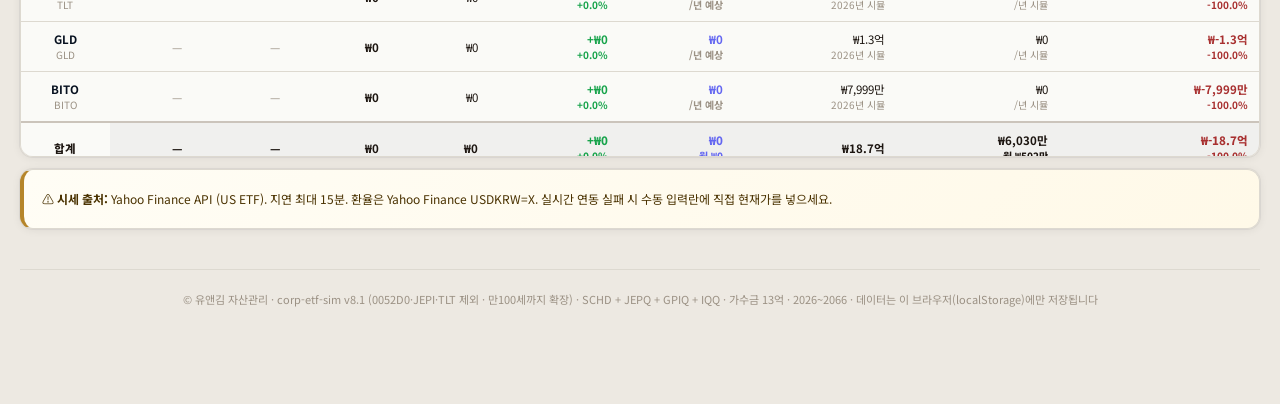
==== commit 53e9c080: "feat: Cloudflare KV 자동 동기화 완성 (모든 디바이스 연동) - 누락 함수 정의: buildSyncPayload/applySyncPayload/scheduleAut" ====
--- a/index.html
+++ b/index.html
@@ -1697,6 +1697,30 @@
   if (el) el.textContent = msg;
 }
 
+// 동기화 페이로드 생성/적용 (params + 수동입력 + 메모 + 계좌현황 + 시나리오)
+function buildSyncPayload() {
+  // 계좌 입력 중인 값도 최신으로 반영
+  ACCT_ETFS.forEach(e => {
+    if (!acctHoldings[e.key]) acctHoldings[e.key] = {};
+    acctHoldings[e.key].qty    = _acctGet(e.key,'qty');
+    acctHoldings[e.key].avg    = _acctGet(e.key,'avg');
+    acctHoldings[e.key].manual = _acctGet(e.key,'manual');
+  });
+  return { params, manual, memos, acctHoldings, scenario: currentScenario,
+           savedAt: new Date().toISOString(), version: 'v8.2' };
+}
+function applySyncPayload(d) {
+  if (d.params) params = { ...structuredClone(defaults), ...d.params, shareholders: { ...defaults.shareholders, ...(d.params.shareholders||{}) } };
+  manual = d.manual || []; memos = d.memos || [];
+  if (d.acctHoldings) {
+    acctHoldings = d.acctHoldings;
+    localStorage.setItem('acctHoldings_v2', JSON.stringify(acctHoldings));
+  }
+  if (d.scenario && SCENARIOS[d.scenario]) currentScenario = d.scenario;
+}
+// 구버전 호출명 호환 (계좌저장·추가매수툴에서 사용)
+function scheduleAutoSync() { scheduleAutoPush(); }
+
 async function cfFetch(method, body) {
   const opts = { method, headers: { 'X-Secret': CF_SEC, 'Cache-Control': 'no-cache' } };
   if (body !== undefined) { opts.headers['Content-Type'] = 'application/json'; opts.body = JSON.stringify(body); }
@@ -1775,7 +1799,29 @@
 recalc();
 renderAll();
 renderAccountInputs(); renderAccountKpis(); // 기본 활성 탭(계좌현황)이 로드 시에도 즉시 렌더링되도록 보정
-if (!_fromShare) autoLoadGist();
+if (!_fromShare) doAutoPull(true);  // 로드 시 서버 최신 데이터 자동 반영
+startAutoPull();                     // 60초마다 자동 폴링 (모든 디바이스 연동)
+
+// ☁️ 연동 모달 (Cloudflare 자동 동기화 상태)
+function openGistModal() {
+  var body = document.getElementById('syncModalBody');
+  if (body) {
+    body.innerHTML =
+      '<div style="font-size:12px;line-height:1.9;color:var(--text)">' +
+      '<div style="padding:10px 12px;background:rgba(22,163,74,.08);border:1px solid rgba(22,163,74,.3);border-radius:8px;margin-bottom:12px">' +
+      '✅ <b>Cloudflare 자동 동기화 사용 중</b><br>' +
+      '<span style="font-size:11px;color:var(--muted)">토큰·설정 불필요 — 입력하면 2초 후 자동 저장, 다른 기기에서 열면 자동 반영됩니다 (60초 주기 + 화면 복귀 시 즉시).</span></div>' +
+      '<div style="font-size:11px;color:var(--muted);margin-bottom:12px">서버: corp-etf-sync.yjjn2005.workers.dev<br>상태: <span id="syncModalStatus">' + (document.getElementById('syncStatus')?.textContent || '대기') + '</span></div>' +
+      '<button id="btnSyncNow" onclick="syncNow()" style="width:100%;padding:10px;border:none;border-radius:8px;background:#16a34a;color:#fff;font-family:var(--font);font-size:13px;font-weight:700;cursor:pointer">☁️ 지금 동기화</button>' +
+      '</div>';
+  }
+  document.getElementById('gistModal').style.display = 'grid';
+}
+function closeGistModal(e) {
+  if (!e || e.target === document.getElementById('gistModal')) {
+    document.getElementById('gistModal').style.display = 'none';
+  }
+}
 
 // ─── 추가매수 툴 ──────────────────────────────────────────────────────────────
 // 8종목 비율: JEPQ 12% / GPIQ 12% / JEPI 16% / IQQ 10% / SGOV 5% / TLT 20% / GLD 15% / BITO 10% (SCHD 고정)
@@ -1794,7 +1840,7 @@
 var _buyAmount = 500_000_000; // 기본 5억
 
 function openBuyModal() {
-  document.getElementById('buyModal').style.display = 'flex';
+  document.getElementById('buyModal').style.display = 'grid';
   renderBuyModal();
 }
 function closeBuyModal(e) {
@@ -2113,4 +2159,4 @@
 </div>
 
 </body></html>
-
+
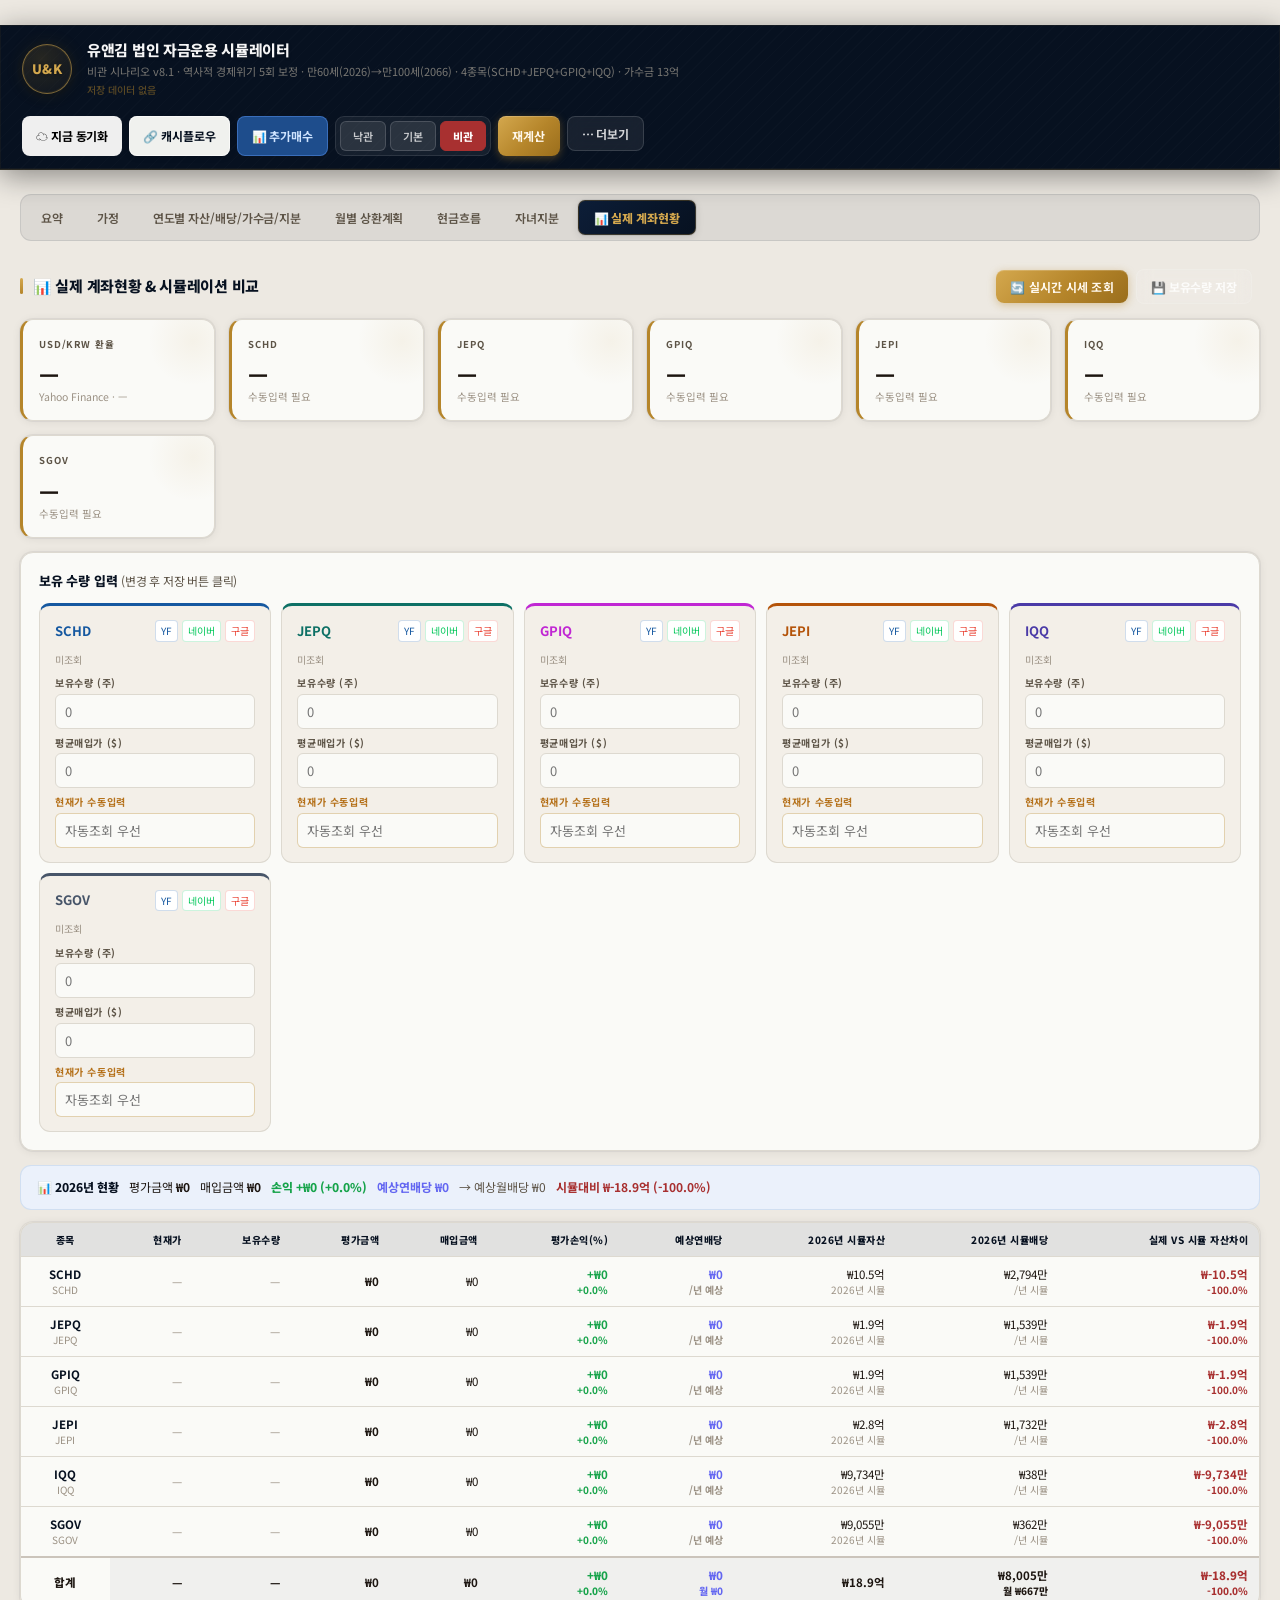
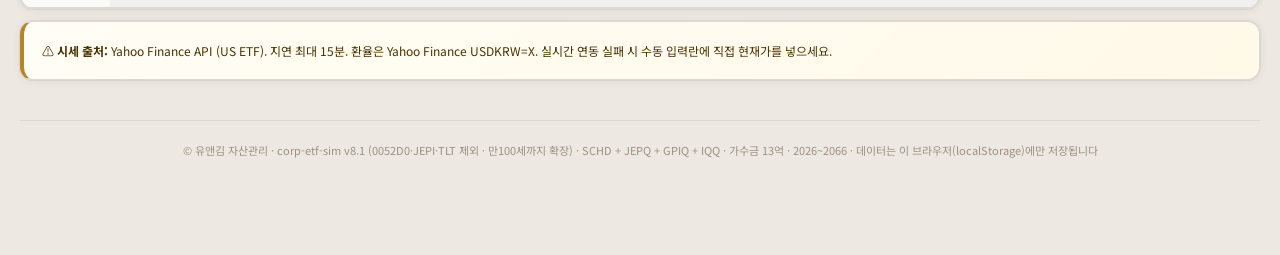
==== commit 097acddf: "fix: 모바일 동기화 개선 — pull 실패 토스트 + bootSync 재시도" ====
--- a/index.html
+++ b/index.html
@@ -202,7 +202,7 @@
       <div class="logo">U&amp;K</div>
       <div>
         <h1>유앤김 법인 자금운용 시뮬레이터</h1>
-        <p>비관 시나리오 v8.2 · 역사적 경제위기 5회 보정 · 만60세(2026)→만100세(2066) · 9종목(SCHD·JEPQ·GPIQ·JEPI·IQQ·SGOV·TLT·GLD·BITO) · 가수금 13억</p>
+        <p>비관 시나리오 v8.1 · 역사적 경제위기 5회 보정 · 만60세(2026)→만100세(2066) · 4종목(SCHD+JEPQ+GPIQ+IQQ) · 가수금 13억</p>
         <div class="status" id="saveStatus">저장 데이터 없음</div>
         <div class="status" id="syncStatus" style="color:rgba(100,200,130,.55)"></div>
       </div>
@@ -469,22 +469,22 @@
       {
         yr: 2032, name: '경기침체', severity: 'moderate',
         basis: '역사적 평균 침체 참조 · S&P500 평균 -35%, SCHD 방어적',
-        drops: { schd:-.25, jepq:-.33, gpiq:-.37, jepi:-.22, qqqi:-.40, sgov:-.01, tlt:.12, gld:.08, bito:-.50 },
-        divCut: { schd:-.10, jepq:-.20, gpiq:-.13, jepi:-.12, qqqi:-.05, sgov:0, tlt:0, gld:0, bito:0 },
+        drops: { schd:-.25, jepq:-.33, gpiq:-.37, jepi:-.22, qqqi:-.40, sgov:-.01 },
+        divCut: { schd:-.10, jepq:-.20, gpiq:-.13, jepi:-.12, qqqi:-.05, sgov:0 },
         recoveryYrs: 2
       },
       {
         yr: 2044, name: '금융위기', severity: 'severe',
         basis: '2008 GFC 수준 참조 · S&P500 -57%, QQQ -49.7% (실측)',
-        drops: { schd:-.35, jepq:-.44, gpiq:-.47, jepi:-.30, qqqi:-.50, sgov:-.01, tlt:.18, gld:.12, bito:-.60 },
-        divCut: { schd:-.15, jepq:-.27, gpiq:-.17, jepi:-.18, qqqi:-.07, sgov:0, tlt:0, gld:0, bito:0 },
+        drops: { schd:-.35, jepq:-.44, gpiq:-.47, jepi:-.30, qqqi:-.50, sgov:-.01 },
+        divCut: { schd:-.15, jepq:-.27, gpiq:-.17, jepi:-.18, qqqi:-.07, sgov:0 },
         recoveryYrs: 3
       },
       {
         yr: 2057, name: '경기침체', severity: 'moderate',
         basis: '후기 주기 침체 · 고령화·저성장 환경',
-        drops: { schd:-.24, jepq:-.31, gpiq:-.34, jepi:-.20, qqqi:-.37, sgov:-.01, tlt:.10, gld:.07, bito:-.50 },
-        divCut: { schd:-.09, jepq:-.18, gpiq:-.11, jepi:-.10, qqqi:-.04, sgov:0, tlt:0, gld:0, bito:0 },
+        drops: { schd:-.24, jepq:-.31, gpiq:-.34, jepi:-.20, qqqi:-.37, sgov:-.01 },
+        divCut: { schd:-.09, jepq:-.18, gpiq:-.11, jepi:-.10, qqqi:-.04, sgov:0 },
         recoveryYrs: 2
       },
     ]
@@ -496,36 +496,36 @@
       {
         yr: 2028, name: '금리긴축 조정', severity: 'mild',
         basis: '2022 Fed 금리인상 사이클 참조 · SCHD -22.5%, JEPQ -31.7% (실측)',
-        drops: { schd:-.22, jepq:-.30, gpiq:-.32, jepi:-.18, qqqi:-.33, sgov:-.005, tlt:-.20, gld:.05, bito:-.55 },
-        divCut: { schd:-.08, jepq:-.20, gpiq:-.12, jepi:-.10, qqqi:-.04, sgov:0, tlt:0, gld:0, bito:0 },
+        drops: { schd:-.22, jepq:-.30, gpiq:-.32, jepi:-.18, qqqi:-.33, sgov:-.005 },
+        divCut: { schd:-.08, jepq:-.20, gpiq:-.12, jepi:-.10, qqqi:-.04, sgov:0 },
         recoveryYrs: 2
       },
       {
         yr: 2035, name: '경기침체', severity: 'moderate',
         basis: '2001~2002 IT버블 / 역사적 평균 침체 참조 · S&P500 -49% (2년 누적)',
-        drops: { schd:-.30, jepq:-.38, gpiq:-.42, jepi:-.25, qqqi:-.45, sgov:-.01, tlt:.15, gld:.10, bito:-.50 },
-        divCut: { schd:-.12, jepq:-.22, gpiq:-.14, jepi:-.14, qqqi:-.06, sgov:0, tlt:0, gld:0, bito:0 },
+        drops: { schd:-.30, jepq:-.38, gpiq:-.42, jepi:-.25, qqqi:-.45, sgov:-.01 },
+        divCut: { schd:-.12, jepq:-.22, gpiq:-.14, jepi:-.14, qqqi:-.06, sgov:0 },
         recoveryYrs: 3
       },
       {
         yr: 2041, name: '금융위기', severity: 'severe',
         basis: '2008~2009 글로벌 금융위기 참조 · S&P500 -57%, QQQ -49.7% (실측)',
-        drops: { schd:-.38, jepq:-.48, gpiq:-.52, jepi:-.33, qqqi:-.55, sgov:-.01, tlt:.20, gld:.15, bito:-.60 },
-        divCut: { schd:-.18, jepq:-.30, gpiq:-.19, jepi:-.20, qqqi:-.08, sgov:0, tlt:0, gld:0, bito:0 },
+        drops: { schd:-.38, jepq:-.48, gpiq:-.52, jepi:-.33, qqqi:-.55, sgov:-.01 },
+        divCut: { schd:-.18, jepq:-.30, gpiq:-.19, jepi:-.20, qqqi:-.08, sgov:0 },
         recoveryYrs: 4
       },
       {
         yr: 2050, name: '경기침체', severity: 'moderate',
         basis: '중간 주기 침체 · 8~10년 주기 기준 · 2041 위기 후 9년',
-        drops: { schd:-.28, jepq:-.35, gpiq:-.39, jepi:-.23, qqqi:-.42, sgov:-.01, tlt:.12, gld:.08, bito:-.50 },
-        divCut: { schd:-.10, jepq:-.20, gpiq:-.13, jepi:-.12, qqqi:-.05, sgov:0, tlt:0, gld:0, bito:0 },
+        drops: { schd:-.28, jepq:-.35, gpiq:-.39, jepi:-.23, qqqi:-.42, sgov:-.01 },
+        divCut: { schd:-.10, jepq:-.20, gpiq:-.13, jepi:-.12, qqqi:-.05, sgov:0 },
         recoveryYrs: 2
       },
       {
         yr: 2060, name: '경기침체', severity: 'moderate',
         basis: '후기 주기 침체 · 고령화·저성장·재정리스크 환경',
-        drops: { schd:-.25, jepq:-.32, gpiq:-.35, jepi:-.20, qqqi:-.38, sgov:-.01, tlt:.10, gld:.07, bito:-.50 },
-        divCut: { schd:-.08, jepq:-.18, gpiq:-.11, jepi:-.10, qqqi:-.04, sgov:0, tlt:0, gld:0, bito:0 },
+        drops: { schd:-.25, jepq:-.32, gpiq:-.35, jepi:-.20, qqqi:-.38, sgov:-.01 },
+        divCut: { schd:-.08, jepq:-.18, gpiq:-.11, jepi:-.10, qqqi:-.04, sgov:0 },
         recoveryYrs: 2
       },
     ]
@@ -541,7 +541,7 @@
   const map = {};
   for (let i = 0; i <= END_AGE - START_AGE; i++) {
     const yr = START_YEAR + i;
-    map[yr] = { divMult:{schd:1,jepq:1,gpiq:1,jepi:1,qqqi:1,sgov:1,tlt:1,gld:1,bito:1}, isCrisis:false, crisis:null, isRecovery:false };
+    map[yr] = { divMult:{schd:1,jepq:1,gpiq:1,jepi:1,qqqi:1,sgov:1}, isCrisis:false, crisis:null, isRecovery:false };
   }
   for (const c of crises) {
     if (map[c.yr]) {
@@ -569,52 +569,48 @@
 
 // 플랜별 원금 설정 (엑셀 기반)
 const PLANS = {
+  p15: {
+    label: '15억안', total: 1_500_000_000, loan: 1_300_000_000,
+    schd: 825_000_000, jepq: 150_000_000, gpiq: 150_000_000,
+    jepi: 225_000_000, qqqi: 75_000_000,  sgov: 75_000_000,
+  },
   p18: {
-    label:'18억안 (SCHD 10억+추가8억)', total:1_800_000_000, loan:1_614_910_528,
-    schd:1_000_000_000, jepq:95_944_548, gpiq:95_943_684, jepi:127_937_176,
-    qqqi:79_989_260, sgov:39_949_640, tlt:159_918_125, gld:119_514_810, bito:79_990_835,
+    label: '18억안 (SCHD고정)', total: 1_810_912_284, loan: 1_614_910_528,
+    schd: 996_001_756, jepq: 181_091_228, gpiq: 181_091_228,
+    jepi: 271_636_843, qqqi: 90_545_614,  sgov: 90_545_614,
   }
 };
 var currentPlan = 'p18';
 
 const defaults = {
-  schdPrincipal:  1_000_000_000,
+  schdPrincipal:  996_001_756,
   schdGrowth:     .05,
   schdDivRate:    .033,
   schdDivGrowth:  .04,
   schdDivCap:     .12,
-  jepqPrincipal:  95_944_548,
+  jepqPrincipal:  181_091_228,
   jepqGrowth:     .03,
   jepqDivRate:    .10,
   jepqDivChange:  -.015,
   jepqDivFloor:   .07,
-  gpiqPrincipal:  95_943_684,
+  gpiqPrincipal:  181_091_228,
   gpiqGrowth:     .045,
   gpiqDivRate:    .10,
   gpiqDivChange:  -.012,
   gpiqDivFloor:   .075,
-  jepiPrincipal:  127_937_176,
+  jepiPrincipal:  271_636_843,
   jepiGrowth:     .035,
   jepiDivRate:    .075,
   jepiDivChange:  -.008,
   jepiDivFloor:   .05,
-  qqqiPrincipal:  79_989_260,
+  qqqiPrincipal:  90_545_614,
   qqqiTarget:     200_000_000,
   qqqiGrowth:     .075,
   qqqiDivRate:    .005,
   qqqiDivGrowth:  .10,
-  sgovPrincipal:  39_949_640,
+  sgovPrincipal:  90_545_614,
   sgovGrowth:     .0,
   sgovDivRate:    .04,
-  tltPrincipal:   159_918_125,
-  tltGrowth:      .01,
-  tltDivRate:     .043,
-  gldPrincipal:   119_514_810,
-  gldGrowth:      .05,
-  gldDivRate:     .0,
-  bitoPrincipal:  79_990_835,
-  bitoGrowth:     .0,
-  bitoDivRate:    .0,
   usTax:          .15,
   loanInit:       1_614_910_528,
   pbr:            1,
@@ -630,9 +626,6 @@
   params.jepiPrincipal  = p.jepi;
   params.qqqiPrincipal  = p.qqqi;
   params.sgovPrincipal  = p.sgov;
-  params.tltPrincipal   = p.tlt;
-  params.gldPrincipal   = p.gld;
-  params.bitoPrincipal  = p.bito;
   params.loanInit       = p.loan;
   // 플랜 버튼 상태 갱신
   document.querySelectorAll('.plan-btn').forEach(b => {
@@ -679,30 +672,25 @@
   const out = [];
   let sB  = P.schdPrincipal,  jqB  = P.jepqPrincipal,
       gpB = P.gpiqPrincipal,  jpB  = P.jepiPrincipal,
-      qiB = P.qqqiPrincipal,  sgB  = P.sgovPrincipal,
-      tB  = P.tltPrincipal,   gdB  = P.gldPrincipal,
-      btB = P.bitoPrincipal;
+      qiB = P.qqqiPrincipal,  sgB  = P.sgovPrincipal;
   let loan = P.loanInit;
   let qiTargetHitYr = null;
 
   for (let i = 0; i <= END_AGE - START_AGE; i++) {
     const age = START_AGE + i;
     const yr  = START_YEAR + i;
-    const cm  = crisisMap[yr] || { divMult:{schd:1,jepq:1,gpiq:1,jepi:1,qqqi:1,sgov:1,tlt:1,gld:1,bito:1}, isCrisis:false, crisis:null, isRecovery:false };
+    const cm  = crisisMap[yr] || { divMult:{schd:1,jepq:1,gpiq:1,jepi:1,qqqi:1,sgov:1}, isCrisis:false, crisis:null, isRecovery:false };
 
     // ① 경제위기 충격
     let preCrisisAsset = null;
     if (cm.isCrisis && cm.crisis) {
-      preCrisisAsset = sB + jqB + gpB + jpB + qiB + sgB + tB + gdB + btB;
+      preCrisisAsset = sB + jqB + gpB + jpB + qiB + sgB;
       sB  *= (1 + (cm.crisis.drops.schd || 0));
       jqB *= (1 + (cm.crisis.drops.jepq || 0));
       gpB *= (1 + (cm.crisis.drops.gpiq || 0));
       jpB *= (1 + (cm.crisis.drops.jepi || 0));
       qiB *= (1 + (cm.crisis.drops.qqqi || 0));
       sgB *= (1 + (cm.crisis.drops.sgov || 0));
-      tB  *= (1 + (cm.crisis.drops.tlt  || 0));
-      gdB *= (1 + (cm.crisis.drops.gld  || 0));
-      btB *= (1 + (cm.crisis.drops.bito || 0));
     }
 
     // ② 배당률 계산
@@ -714,33 +702,28 @@
     const qiRate = P.qqqiDivRate * Math.pow(1+P.qqqiDivGrowth, i) * (dm.qqqi||1);
     const sgRate = P.sgovDivRate * (dm.sgov||1);  // SGOV: 단기국채, 성장 없음
 
-    // SGOV는 원천세 없음 (엑셀 기준), TLT는 원천세 15%, GLD/BITO는 무배당
-    const tltRate  = P.tltDivRate * (dm.tlt||1);
-    const sNet  = sB  * sRate    * (1-P.usTax);
-    const jqNet = jqB * jqRate   * (1-P.usTax);
-    const gpNet = gpB * gpRate   * (1-P.usTax);
-    const jpNet = jpB * jpRate   * (1-P.usTax);
-    const qiNet = qiB * qiRate   * (1-P.usTax);
+    // SGOV는 원천세 없음 (엑셀 기준)
+    const sNet  = sB  * sRate  * (1-P.usTax);
+    const jqNet = jqB * jqRate * (1-P.usTax);
+    const gpNet = gpB * gpRate * (1-P.usTax);
+    const jpNet = jpB * jpRate * (1-P.usTax);
+    const qiNet = qiB * qiRate * (1-P.usTax);
     const sgNet = sgB * sgRate;  // 원천세 0
-    const tltNet = tB  * tltRate * (1-P.usTax);
-    const gldNet = 0;            // 무배당
-    const bitoNet = 0;           // 무배당
-    const total = sNet + jqNet + gpNet + jpNet + qiNet + sgNet + tltNet + gldNet + bitoNet;
+    const total = sNet + jqNet + gpNet + jpNet + qiNet + sgNet;
 
     const repay = Math.min(total, loan);
     loan = Math.max(loan - repay, 0);
     const surplus = total - repay;
 
     // ③ 잉여 배당 재투자 (IQQ 목표 달성까지 우선 배분)
-    const totalP = sB + jqB + gpB + jpB + qiB + sgB + tB + gdB + btB;
+    const totalP = sB + jqB + gpB + jpB + qiB + sgB;
     const qiGap  = Math.max(P.qqqiTarget - qiB, 0);
     const toQiPriority  = Math.min(surplus, qiGap);
     const remainSurplus = surplus - toQiPriority;
     if (toQiPriority > 0 && qiGap - toQiPriority <= 0 && qiTargetHitYr === null) qiTargetHitYr = yr;
 
     const sShare  = sB /totalP, jqShare = jqB/totalP, gpShare = gpB/totalP,
-          jpShare = jpB/totalP, qiShare = qiB/totalP, sgShare = sgB/totalP,
-          tShare  = tB /totalP, gdShare = gdB/totalP, btShare = btB/totalP;
+          jpShare = jpB/totalP, qiShare = qiB/totalP, sgShare = sgB/totalP;
 
     const sEnd  = (sB  + remainSurplus*sShare)  * (1+P.schdGrowth);
     const jqEnd = (jqB + remainSurplus*jqShare) * (1+P.jepqGrowth);
@@ -748,20 +731,16 @@
     const jpEnd = (jpB + remainSurplus*jpShare) * (1+P.jepiGrowth);
     const qiEnd = (qiB + toQiPriority + remainSurplus*qiShare) * (1+P.qqqiGrowth);
     const sgEnd = (sgB + remainSurplus*sgShare) * (1+P.sgovGrowth);  // 성장 0%
-    const tEnd  = (tB  + remainSurplus*tShare)  * (1+P.tltGrowth);
-    const gdEnd = (gdB + remainSurplus*gdShare) * (1+P.gldGrowth);
-    const btEnd = (btB + remainSurplus*btShare) * (1+P.bitoGrowth);
-
-    const corpAsset = sEnd + jqEnd + gpEnd + jpEnd + qiEnd + sgEnd + tEnd + gdEnd + btEnd;
+
+    const corpAsset = sEnd + jqEnd + gpEnd + jpEnd + qiEnd + sgEnd;
     const corpValue = corpAsset * P.pbr;
-    const crisisLoss = preCrisisAsset ? (preCrisisAsset - (sB+jqB+gpB+jpB+qiB+sgB+tB+gdB+btB)) : 0;
+    const crisisLoss = preCrisisAsset ? (preCrisisAsset - (sB+jqB+gpB+jpB+qiB+sgB)) : 0;
 
     out.push({
       i, age, yr,
       sAsset:sEnd, jqAsset:jqEnd, gpAsset:gpEnd, jpAsset:jpEnd, qiAsset:qiEnd, sgAsset:sgEnd,
-      tltAsset:tEnd, gldAsset:gdEnd, bitoAsset:btEnd,
       sRate, jqRate, gpRate, jpRate, qiRate, sgRate,
-      sNet, jqNet, gpNet, jpNet, qiNet, sgNet, tltNet, gldNet, bitoNet, total,
+      sNet, jqNet, gpNet, jpNet, qiNet, sgNet, total,
       monthly: total/12,
       repay, loan, surplus,
       qiPriorityAlloc: toQiPriority, qiTargetHit: qiGap - toQiPriority <= 0,
@@ -774,7 +753,7 @@
       crisisLoss,
     });
 
-    sB=sEnd; jqB=jqEnd; gpB=gpEnd; jpB=jpEnd; qiB=qiEnd; sgB=sgEnd; tB=tEnd; gdB=gdEnd; btB=btEnd;
+    sB=sEnd; jqB=jqEnd; gpB=gpEnd; jpB=jpEnd; qiB=qiEnd; sgB=sgEnd;
   }
   return out;
 }
@@ -827,21 +806,18 @@
 }
 
 function renderTaxDisclosure() {
-  const total9 = params.schdPrincipal + params.jepqPrincipal + params.gpiqPrincipal + params.jepiPrincipal + params.qqqiPrincipal + params.sgovPrincipal + params.tltPrincipal + params.gldPrincipal + params.bitoPrincipal;
+  const total6 = params.schdPrincipal + params.jepqPrincipal + params.gpiqPrincipal + params.jepiPrincipal + params.qqqiPrincipal + params.sgovPrincipal;
   const planLabel = PLANS[currentPlan]?.label || '';
   document.getElementById('taxDisclosure').innerHTML = `
     <div class="ttl">⚠️ 포트폴리오 구성 [${planLabel}] · 시뮬레이션 반영 세금 / 미반영 세금</div>
     <div style="margin-bottom:8px;font-size:11px;color:#7A4800;line-height:1.9">
-      <span style="background:#ddeefb;color:#1558A0;border-radius:5px;padding:2px 7px;font-weight:800;margin-right:4px">SCHD ${eok(params.schdPrincipal)} (56%)</span>
-      <span style="background:#d4ede8;color:#0D7065;border-radius:5px;padding:2px 7px;font-weight:800;margin-right:4px">JEPQ ${eok(params.jepqPrincipal)} (5%)</span>
-      <span style="background:#fce7f3;color:#9d174d;border-radius:5px;padding:2px 7px;font-weight:800;margin-right:4px">GPIQ ${eok(params.gpiqPrincipal)} (5%)</span>
-      <span style="background:#fef3c7;color:#b45309;border-radius:5px;padding:2px 7px;font-weight:800;margin-right:4px">JEPI ${eok(params.jepiPrincipal)} (7%)</span>
-      <span style="background:#ede9fb;color:#4A3AA7;border-radius:5px;padding:2px 7px;font-weight:800;margin-right:4px">IQQ ${eok(params.qqqiPrincipal)} (4%)</span>
-      <span style="background:#f1f5f9;color:#475569;border-radius:5px;padding:2px 7px;font-weight:800;margin-right:4px">SGOV ${eok(params.sgovPrincipal)} (2%)</span>
-      <span style="background:#e0f2fe;color:#0891b2;border-radius:5px;padding:2px 7px;font-weight:800;margin-right:4px">TLT ${eok(params.tltPrincipal)} (9%)</span>
-      <span style="background:#fef9c3;color:#ca8a04;border-radius:5px;padding:2px 7px;font-weight:800;margin-right:4px">GLD ${eok(params.gldPrincipal)} (7%)</span>
-      <span style="background:#fff7ed;color:#f97316;border-radius:5px;padding:2px 7px;font-weight:800;margin-right:4px">BITO ${eok(params.bitoPrincipal)} (4%)</span>
-      합계 ${eok(total9)} · 가수금 ${eok(params.loanInit)}
+      <span style="background:#ddeefb;color:#1558A0;border-radius:5px;padding:2px 7px;font-weight:800;margin-right:4px">SCHD ${eok(params.schdPrincipal)} (55%)</span>
+      <span style="background:#d4ede8;color:#0D7065;border-radius:5px;padding:2px 7px;font-weight:800;margin-right:4px">JEPQ ${eok(params.jepqPrincipal)} (10%)</span>
+      <span style="background:#fce7f3;color:#9d174d;border-radius:5px;padding:2px 7px;font-weight:800;margin-right:4px">GPIQ ${eok(params.gpiqPrincipal)} (10%)</span>
+      <span style="background:#fef3c7;color:#b45309;border-radius:5px;padding:2px 7px;font-weight:800;margin-right:4px">JEPI ${eok(params.jepiPrincipal)} (15%)</span>
+      <span style="background:#ede9fb;color:#4A3AA7;border-radius:5px;padding:2px 7px;font-weight:800;margin-right:4px">IQQ ${eok(params.qqqiPrincipal)} (5%)</span>
+      <span style="background:#f1f5f9;color:#475569;border-radius:5px;padding:2px 7px;font-weight:800;margin-right:4px">SGOV ${eok(params.sgovPrincipal)} (5%)</span>
+      합계 ${eok(total6)} · 가수금 ${eok(params.loanInit)}
     </div>
     <div class="tax-grid">
       <div><div class="ok-h">✓ 반영됨</div>미국/해외 원천징수세 15% · 잉여배당 ETF 비중별 비례 재투자 · 기간 2026~2066 통일</div>
@@ -1369,7 +1345,7 @@
 }
 
 function exportData(){
-  const data = { params, manual, memos, exportedAt: new Date().toISOString(), version:'v8.2', note:'유앤김 법인 ETF 시뮬레이터 v8.2 백업 (9종목: SCHD·JEPQ·GPIQ·JEPI·IQQ·SGOV·TLT·GLD·BITO)' };
+  const data = { params, manual, memos, exportedAt: new Date().toISOString(), version:'v8', note:'유앤김 법인 ETF 시뮬레이터 v8 백업 (SCHD+JEPQ+GPIQ+IQQ)' };
   const blob = new Blob([JSON.stringify(data,null,2)], { type:'application/json' });
   const url = URL.createObjectURL(blob);
   const a = document.createElement('a'); a.href=url; a.download=`corp-sim-v5-${new Date().toISOString().slice(0,10)}.json`;
@@ -1421,15 +1397,12 @@
 // 실제 계좌현황 탭
 // ══════════════════════════════════════════════
 var ACCT_ETFS = [
-  { key:'schd',  label:'SCHD', ticker:'SCHD', currency:'USD', simAsset:'sAsset',    simDiv:'sNet',    divRate: params.schdDivRate  },
-  { key:'jepq',  label:'JEPQ', ticker:'JEPQ', currency:'USD', simAsset:'jqAsset',   simDiv:'jqNet',   divRate: params.jepqDivRate  },
-  { key:'gpiq',  label:'GPIQ', ticker:'GPIQ', currency:'USD', simAsset:'gpAsset',   simDiv:'gpNet',   divRate: params.gpiqDivRate  },
-  { key:'jepi',  label:'JEPI', ticker:'JEPI', currency:'USD', simAsset:'jpAsset',   simDiv:'jpNet',   divRate: params.jepiDivRate  },
-  { key:'qqqi',  label:'IQQ',  ticker:'IQQ',  currency:'USD', simAsset:'qiAsset',   simDiv:'qiNet',   divRate: params.qqqiDivRate  },
-  { key:'sgov',  label:'SGOV', ticker:'SGOV', currency:'USD', simAsset:'sgAsset',   simDiv:'sgNet',   divRate: params.sgovDivRate  },
-  { key:'tlt',   label:'TLT',  ticker:'TLT',  currency:'USD', simAsset:'tltAsset',  simDiv:'tltNet',  divRate: params.tltDivRate   },
-  { key:'gld',   label:'GLD',  ticker:'GLD',  currency:'USD', simAsset:'gldAsset',  simDiv:'gldNet',  divRate: params.gldDivRate   },
-  { key:'bito',  label:'BITO', ticker:'BITO', currency:'USD', simAsset:'bitoAsset', simDiv:'bitoNet', divRate: params.bitoDivRate  },
+  { key:'schd',  label:'SCHD', ticker:'SCHD', currency:'USD', simAsset:'sAsset',  simDiv:'sNet',  divRate: params.schdDivRate  },
+  { key:'jepq',  label:'JEPQ', ticker:'JEPQ', currency:'USD', simAsset:'jqAsset', simDiv:'jqNet', divRate: params.jepqDivRate  },
+  { key:'gpiq',  label:'GPIQ', ticker:'GPIQ', currency:'USD', simAsset:'gpAsset', simDiv:'gpNet', divRate: params.gpiqDivRate  },
+  { key:'jepi',  label:'JEPI', ticker:'JEPI', currency:'USD', simAsset:'jpAsset', simDiv:'jpNet', divRate: params.jepiDivRate  },
+  { key:'qqqi',  label:'IQQ',  ticker:'IQQ',  currency:'USD', simAsset:'qiAsset', simDiv:'qiNet', divRate: params.qqqiDivRate  },
+  { key:'sgov',  label:'SGOV', ticker:'SGOV', currency:'USD', simAsset:'sgAsset', simDiv:'sgNet', divRate: params.sgovDivRate  },
 ];
 var ACCT_LINKS = {
   SCHD: { yf:'https://finance.yahoo.com/quote/SCHD', naver:'https://finance.naver.com/world/sise.naver?symbol=SCHD.O', gf:'https://www.google.com/finance/quote/SCHD:NASDAQ' },
@@ -1438,9 +1411,6 @@
   JEPI: { yf:'https://finance.yahoo.com/quote/JEPI', naver:'https://finance.naver.com/world/sise.naver?symbol=JEPI.O', gf:'https://www.google.com/finance/quote/JEPI:NYSE' },
   IQQ:  { yf:'https://finance.yahoo.com/quote/IQQ',  naver:'https://finance.naver.com/world/sise.naver?symbol=IQQ.O',  gf:'https://www.google.com/finance/quote/IQQ:NASDAQ'  },
   SGOV: { yf:'https://finance.yahoo.com/quote/SGOV', naver:'https://finance.naver.com/world/sise.naver?symbol=SGOV.O', gf:'https://www.google.com/finance/quote/SGOV:NASDAQ' },
-  TLT:  { yf:'https://finance.yahoo.com/quote/TLT',  naver:'https://finance.naver.com/world/sise.naver?symbol=TLT.O',  gf:'https://www.google.com/finance/quote/TLT:NASDAQ'  },
-  GLD:  { yf:'https://finance.yahoo.com/quote/GLD',  naver:'https://finance.naver.com/world/sise.naver?symbol=GLD.O',  gf:'https://www.google.com/finance/quote/GLD:NYSE'    },
-  BITO: { yf:'https://finance.yahoo.com/quote/BITO', naver:'https://finance.naver.com/world/sise.naver?symbol=BITO.O', gf:'https://www.google.com/finance/quote/BITO:NYSE'   },
 };
 
 function _acctGet(key, field) {
@@ -1462,7 +1432,7 @@
   renderAccountTable();
 }
 
-var ACCT_COLORS = { schd:'var(--blue)', jepq:'var(--teal)', gpiq:'#c026d3', jepi:'#b45309', qqqi:'var(--purple)', sgov:'#475569', tlt:'#0891b2', gld:'#ca8a04', bito:'#f97316' };
+var ACCT_COLORS = { schd:'var(--blue)', jepq:'var(--teal)', gpiq:'#c026d3', jepi:'#b45309', qqqi:'var(--purple)', sgov:'#475569' };
 
 function renderAccountInputs() {
   document.getElementById('acctInputs').innerHTML = ACCT_ETFS.map(e => {
@@ -1584,7 +1554,7 @@
       if (res.ok) {
         const data = await res.json();
         if (!liveRate && data.USDKRW) liveRate = data.USDKRW;
-        const MAP = { SCHD:'SCHD', JEPQ:'JEPQ', GPIQ:'GPIQ', JEPI:'JEPI', IQQ:'IQQ', SGOV:'SGOV', TLT:'TLT', GLD:'GLD', BITO:'BITO' };
+        const MAP = { SCHD:'SCHD', JEPQ:'JEPQ', GPIQ:'GPIQ', JEPI:'JEPI', IQQ:'IQQ', SGOV:'SGOV' };
         failed.forEach(ticker => {
           const d = data[MAP[ticker] || ticker];
           if (d && d.price) livePrices[ticker] = { price: d.price, chg: d.chg || 0, prev: d.prev || d.price };
@@ -1697,30 +1667,6 @@
   if (el) el.textContent = msg;
 }
 
-// 동기화 페이로드 생성/적용 (params + 수동입력 + 메모 + 계좌현황 + 시나리오)
-function buildSyncPayload() {
-  // 계좌 입력 중인 값도 최신으로 반영
-  ACCT_ETFS.forEach(e => {
-    if (!acctHoldings[e.key]) acctHoldings[e.key] = {};
-    acctHoldings[e.key].qty    = _acctGet(e.key,'qty');
-    acctHoldings[e.key].avg    = _acctGet(e.key,'avg');
-    acctHoldings[e.key].manual = _acctGet(e.key,'manual');
-  });
-  return { params, manual, memos, acctHoldings, scenario: currentScenario,
-           savedAt: new Date().toISOString(), version: 'v8.2' };
-}
-function applySyncPayload(d) {
-  if (d.params) params = { ...structuredClone(defaults), ...d.params, shareholders: { ...defaults.shareholders, ...(d.params.shareholders||{}) } };
-  manual = d.manual || []; memos = d.memos || [];
-  if (d.acctHoldings) {
-    acctHoldings = d.acctHoldings;
-    localStorage.setItem('acctHoldings_v2', JSON.stringify(acctHoldings));
-  }
-  if (d.scenario && SCENARIOS[d.scenario]) currentScenario = d.scenario;
-}
-// 구버전 호출명 호환 (계좌저장·추가매수툴에서 사용)
-function scheduleAutoSync() { scheduleAutoPush(); }
-
 async function cfFetch(method, body) {
   const opts = { method, headers: { 'X-Secret': CF_SEC, 'Cache-Control': 'no-cache' } };
   if (body !== undefined) { opts.headers['Content-Type'] = 'application/json'; opts.body = JSON.stringify(body); }
@@ -1769,6 +1715,7 @@
     }
   } catch(e) {
     console.warn('[CF Pull] 실패', e.message);
+    if (!silent) toast('☁️ 동기화 실패: ' + e.message);
   } finally { autoPullInflight = false; }
 }
 
@@ -1799,33 +1746,11 @@
 recalc();
 renderAll();
 renderAccountInputs(); renderAccountKpis(); // 기본 활성 탭(계좌현황)이 로드 시에도 즉시 렌더링되도록 보정
-if (!_fromShare) doAutoPull(true);  // 로드 시 서버 최신 데이터 자동 반영
-startAutoPull();                     // 60초마다 자동 폴링 (모든 디바이스 연동)
-
-// ☁️ 연동 모달 (Cloudflare 자동 동기화 상태)
-function openGistModal() {
-  var body = document.getElementById('syncModalBody');
-  if (body) {
-    body.innerHTML =
-      '<div style="font-size:12px;line-height:1.9;color:var(--text)">' +
-      '<div style="padding:10px 12px;background:rgba(22,163,74,.08);border:1px solid rgba(22,163,74,.3);border-radius:8px;margin-bottom:12px">' +
-      '✅ <b>Cloudflare 자동 동기화 사용 중</b><br>' +
-      '<span style="font-size:11px;color:var(--muted)">토큰·설정 불필요 — 입력하면 2초 후 자동 저장, 다른 기기에서 열면 자동 반영됩니다 (60초 주기 + 화면 복귀 시 즉시).</span></div>' +
-      '<div style="font-size:11px;color:var(--muted);margin-bottom:12px">서버: corp-etf-sync.yjjn2005.workers.dev<br>상태: <span id="syncModalStatus">' + (document.getElementById('syncStatus')?.textContent || '대기') + '</span></div>' +
-      '<button id="btnSyncNow" onclick="syncNow()" style="width:100%;padding:10px;border:none;border-radius:8px;background:#16a34a;color:#fff;font-family:var(--font);font-size:13px;font-weight:700;cursor:pointer">☁️ 지금 동기화</button>' +
-      '</div>';
-  }
-  document.getElementById('gistModal').style.display = 'grid';
-}
-function closeGistModal(e) {
-  if (!e || e.target === document.getElementById('gistModal')) {
-    document.getElementById('gistModal').style.display = 'none';
-  }
-}
+if (!_fromShare) autoLoadGist();
 
 // ─── 추가매수 툴 ──────────────────────────────────────────────────────────────
-// 8종목 비율: JEPQ 12% / GPIQ 12% / JEPI 16% / IQQ 10% / SGOV 5% / TLT 20% / GLD 15% / BITO 10% (SCHD 고정)
-var BUY_RATIOS = { schd:0, jepq:.12, gpiq:.12, jepi:.16, qqqi:.10, sgov:.05, tlt:.20, gld:.15, bito:.10 };
+// 5종목 비율: JEPQ 22.2% / GPIQ 22.2% / JEPI 33.3% / IQQ 11.1% / SGOV 11.1% (SCHD 고정)
+var BUY_RATIOS = { schd:0, jepq:.2222, gpiq:.2222, jepi:.3333, qqqi:.1111, sgov:.1111 };
 var BUY_ETFS = [
   { key:'schd', ticker:'SCHD', label:'SCHD' },
   { key:'jepq', ticker:'JEPQ', label:'JEPQ' },
@@ -1833,14 +1758,11 @@
   { key:'jepi', ticker:'JEPI', label:'JEPI' },
   { key:'qqqi', ticker:'IQQ',  label:'IQQ'  },
   { key:'sgov', ticker:'SGOV', label:'SGOV' },
-  { key:'tlt',  ticker:'TLT',  label:'TLT'  },
-  { key:'gld',  ticker:'GLD',  label:'GLD'  },
-  { key:'bito', ticker:'BITO', label:'BITO' },
 ];
 var _buyAmount = 500_000_000; // 기본 5억
 
 function openBuyModal() {
-  document.getElementById('buyModal').style.display = 'grid';
+  document.getElementById('buyModal').style.display = 'flex';
   renderBuyModal();
 }
 function closeBuyModal(e) {
@@ -2042,10 +1964,10 @@
     alert('시세가 조회되지 않았습니다.\n계좌현황 탭의 🔄 실시간 시세 조회 버튼을 먼저 클릭하세요.');
     return;
   }
-  if (!confirm('SCHD 이외 8종목(JEPQ/GPIQ/JEPI/IQQ/SGOV/TLT/GLD/BITO)의 기존 수량·평균가를 초기화하고\n추가매수 수량과 현재가를 자동 입력합니다. 계속할까요?')) return;
+  if (!confirm('SCHD 이외 5종목(JEPQ/GPIQ/JEPI/IQQ/SGOV)의 기존 수량·평균가를 초기화하고\n추가매수 수량과 현재가를 자동 입력합니다. 계속할까요?')) return;
 
   // ① 비SCHD 전체 초기화
-  ['jepq','gpiq','jepi','qqqi','sgov','tlt','gld','bito'].forEach(function(key) {
+  ['jepq','gpiq','jepi','qqqi','sgov'].forEach(function(key) {
     if (!acctHoldings[key]) acctHoldings[key] = {};
     acctHoldings[key].qty    = 0;
     acctHoldings[key].avg    = 0;
@@ -2076,10 +1998,10 @@
   toast('실계좌 반영 완료: ' + applied.join(', ') + ' ✓');
 }
 
-// SCHD 제외 8종목 초기화
+// SCHD 제외 5종목 초기화
 function resetNonSchdHoldings() {
-  if (!confirm('SCHD를 제외한 8종목(JEPQ/GPIQ/JEPI/IQQ/SGOV/TLT/GLD/BITO)의 수량·평균가를 초기화합니다.\nSCHD는 유지됩니다. 계속할까요?')) return;
-  ['jepq','gpiq','jepi','qqqi','sgov','tlt','gld','bito'].forEach(function(key) {
+  if (!confirm('SCHD를 제외한 5종목(JEPQ/GPIQ/JEPI/IQQ/SGOV)의 수량·평균가를 초기화합니다.\nSCHD는 유지됩니다. 계속할까요?')) return;
+  ['jepq','gpiq','jepi','qqqi','sgov'].forEach(function(key) {
     if (!acctHoldings[key]) acctHoldings[key] = {};
     acctHoldings[key].qty = 0;
     acctHoldings[key].avg = 0;
@@ -2136,7 +2058,8 @@
 // ===== CF KV 부팅 동기화 =====
 (function bootSync() {
   setSyncStatus('☁️ 서버 연결 중…');
-  doAutoPull(true);
+  // 실패 시 3초 후 1회 재시도
+  doAutoPull(true).catch(() => setTimeout(() => doAutoPull(true), 3000));
   startAutoPull();
 })();
 </script>
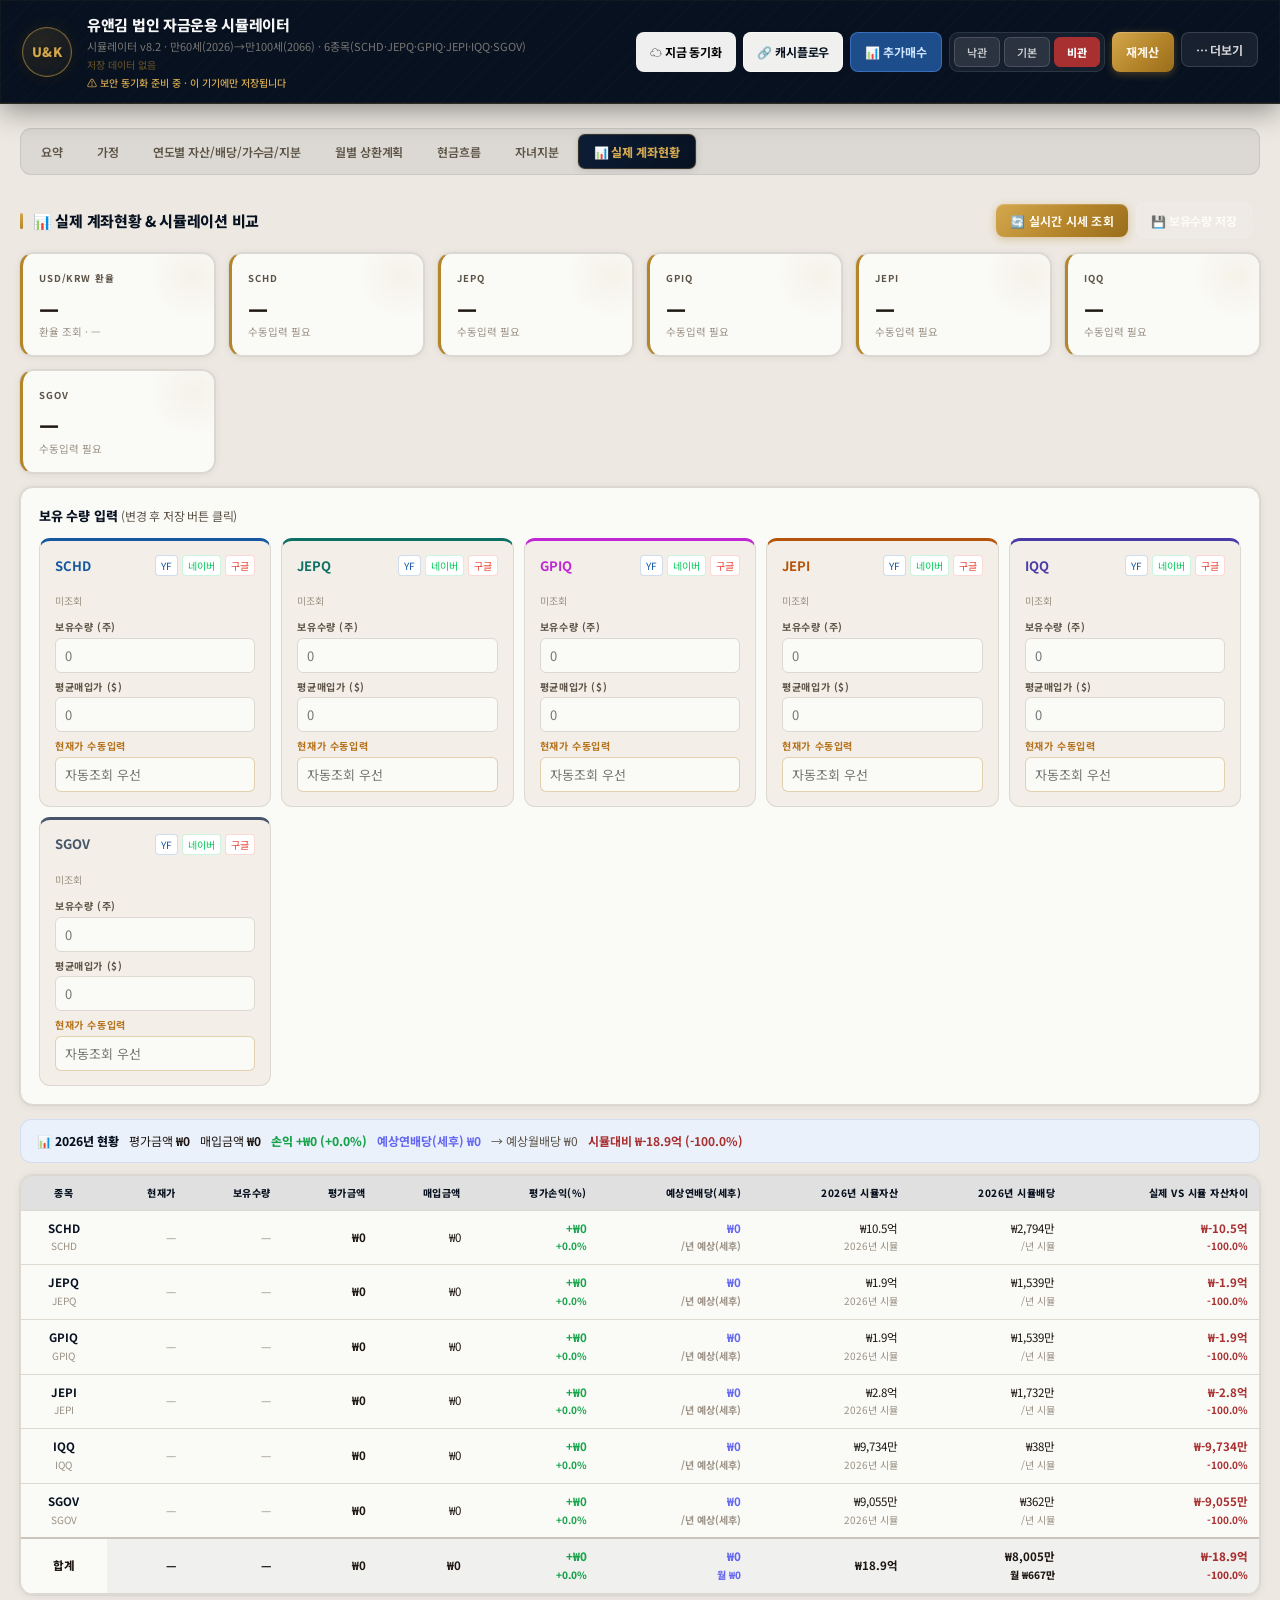
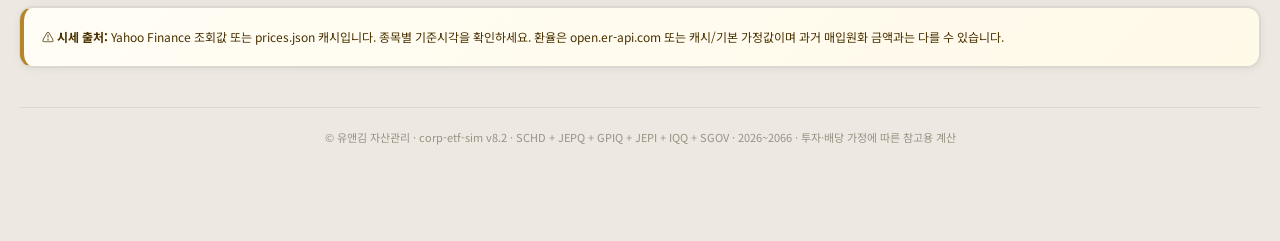
==== commit 7322d531: "fix: 계산·저장 오류와 모바일 화면 수정, 공개키 동기화 중단 부팅과 추가매수 오류 제거, 6종목 월평균 상환계획 정합, 계좌/시나리오 백업 및 입력 검증, 캐시 시세 기준시각" ====
--- a/index.html
+++ b/index.html
@@ -1,8 +1,8 @@
-﻿﻿<!doctype html>
+<!doctype html>
 <html lang="ko"><head>
 <meta charset="utf-8">
 <meta name="viewport" content="width=device-width,initial-scale=1">
-<title>유앤김 법인 자금운용 시뮬레이터 (비관 시나리오)</title>
+<title>유앤김 법인 자금운용 시뮬레이터</title>
 <meta name="theme-color" content="#071120">
 <style>
 @import url('https://fonts.googleapis.com/css2?family=Noto+Sans+KR:wght@400;500;700;900&display=swap');
@@ -192,6 +192,12 @@
 
 /* ─── FOOTER ─────────────────────────────────── */
 .footer{color:var(--muted2);font-size:11px;text-align:center;margin-top:40px;line-height:1.8;padding-top:20px;border-top:1px solid var(--line)}
+/* 화면 깨짐 보정 초안: 기존 스타일 유지 */
+@media(max-width:600px){
+  .kpis {grid-template-columns:repeat(2,minmax(0,1fr)) !important;}
+  #verifyCards {grid-template-columns:1fr !important;}
+  .kpi .value {font-size:clamp(16px,5vw,24px);overflow-wrap:anywhere;}
+}
 </style>
 </head>
 <body>
@@ -202,13 +208,13 @@
       <div class="logo">U&amp;K</div>
       <div>
         <h1>유앤김 법인 자금운용 시뮬레이터</h1>
-        <p>비관 시나리오 v8.1 · 역사적 경제위기 5회 보정 · 만60세(2026)→만100세(2066) · 4종목(SCHD+JEPQ+GPIQ+IQQ) · 가수금 13억</p>
+        <p>시뮬레이터 v8.2 · 만60세(2026)→만100세(2066) · 6종목(SCHD·JEPQ·GPIQ·JEPI·IQQ·SGOV)</p>
         <div class="status" id="saveStatus">저장 데이터 없음</div>
         <div class="status" id="syncStatus" style="color:rgba(100,200,130,.55)"></div>
       </div>
     </div>
     <div class="actions">
-      <button class="btn green" onclick="syncNow()" title="클라우드 동기화">☁️ 지금 동기화</button>
+      <button class="btn green" id="btnSyncNow" onclick="syncNow()" title="클라우드 동기화">☁️ 지금 동기화</button>
       <button class="btn white" onclick="exportToCashflow()" title="100세 캐시플로우 법인배당 탭으로 내보내기">🔗 캐시플로우</button>
       <button class="btn" style="background:#1e4d8c;border:1px solid rgba(100,160,255,.4);color:#cfe4ff;font-weight:700" onclick="openBuyModal()">📊 추가매수</button>
       <!-- 시나리오 선택 -->
@@ -261,7 +267,7 @@
       합계 ₩17.5억 · 가수금 ₩13.0억 (장부 확정 필요)
     </div>
     <div class="tax-grid">
-      <div><div class="ok-h">✓ 반영됨</div>미국/해외 원천징수세 15% · 잉여배당 ETF 비중별 비례 재투자 · 기간 2026~2066 통일</div>
+      <div><div class="ok-h">✓ 반영됨</div>미국/해외 원천징수세 ${pct(params.usTax)} (SGOV 0% 가정) · IQQ 목표 우선 적립 후 잉여배당 비례 재투자 · 기간 2026~2066 통일</div>
       <div><div class="bad-h">✗ 미반영 (별도 검토 필요)</div>법인세 · 가수금 인정이자(4.6%) 과세 · 배당소득 종합과세 · 비상장주식 보충적평가법 · 증여세/상속세 · 환율변동 · ETF 실제 분배금 변동 · 외국납부세액공제 회수율</div>
     </div>
     <div style="margin-top:8px;padding-top:7px;border-top:1px solid rgba(181,133,42,.25);font-size:10px;color:#7A4800">
@@ -277,7 +283,9 @@
             <span><i class="dot" style="background:var(--blue)"></i>SCHD</span>
             <span><i class="dot" style="background:var(--teal)"></i>JEPQ</span>
             <span><i class="dot" style="background:#c026d3"></i>GPIQ</span>
+            <span><i class="dot" style="background:#b45309"></i>JEPI</span>
             <span><i class="dot" style="background:var(--purple)"></i>IQQ</span>
+            <span><i class="dot" style="background:#475569"></i>SGOV</span>
           </div>
         </div>
         <div class="chartbox"><div class="bars" id="assetBars"></div></div>
@@ -365,17 +373,17 @@
     <div class="table-wrap"><table id="acctTable">
       <thead><tr style="background:rgba(7,17,32,.05)">
         <th>종목</th><th>현재가</th><th>보유수량</th><th>평가금액</th><th>매입금액</th>
-        <th>평가손익(%)</th><th>예상연배당</th>
+        <th>평가손익(%)</th><th>예상연배당(세후)</th>
         <th>2026년 시뮬자산</th><th>2026년 시뮬배당</th>
         <th>실제 vs 시뮬 자산차이</th>
       </tr></thead><tbody id="acctTbody"></tbody>
     </table></div>
     <div class="card risk" style="margin-top:12px;font-size:12px">
-      ⚠️ <b>시세 출처:</b> Yahoo Finance API (US ETF). 지연 최대 15분. 환율은 Yahoo Finance USDKRW=X. 실시간 연동 실패 시 수동 입력란에 직접 현재가를 넣으세요.
+      ⚠️ <b>시세 출처:</b> Yahoo Finance 조회값 또는 prices.json 캐시입니다. 종목별 기준시각을 확인하세요. 환율은 open.er-api.com 또는 캐시/기본 가정값이며 과거 매입원화 금액과는 다를 수 있습니다.
     </div>
   </section>
 
-  <div class="footer">© 유앤김 자산관리 · corp-etf-sim v8.1 (0052D0·JEPI·TLT 제외 · 만100세까지 확장) · SCHD + JEPQ + GPIQ + IQQ · 가수금 13억 · 2026~2066 · 데이터는 이 브라우저(localStorage)에만 저장됩니다</div>
+  <div class="footer">© 유앤김 자산관리 · corp-etf-sim v8.2 · SCHD + JEPQ + GPIQ + JEPI + IQQ + SGOV · 2026~2066 · 투자·배당 가정에 따른 참고용 계산</div>
 </main>
 
 <!-- 수동입력 모달 -->
@@ -396,6 +404,8 @@
         <div class="field"><label><span class="etf-tag tag-schd">SCHD</span> 세후 배당(원)</label><input id="mSchd" type="number" value="0"></div>
         <div class="field"><label><span class="etf-tag tag-jepq">JEPQ</span> 세후 배당(원)</label><input id="mJepq" type="number" value="0"></div>
         <div class="field"><label><span class="etf-tag tag-gpiq">GPIQ</span> 세후 배당(원)</label><input id="mGpiq" type="number" value="0"></div>
+        <div class="field"><label>JEPI 세후 배당(원)</label><input id="mJepi" type="number" min="0" value="0"></div>
+        <div class="field"><label>SGOV 배당(원)</label><input id="mSgov" type="number" min="0" value="0"></div>
         <div class="field"><label><span class="etf-tag tag-qqqi">IQQ</span> 세후 배당(원)</label><input id="mQqqi" type="number" value="0"></div>
         <div class="field"><label>가수금 상환액(원)</label><input id="mRepay" type="number" value="0"></div>
         <div class="field"><label>원/달러 환율</label><input id="mUsd" type="number" value="1380"></div>
@@ -418,12 +428,12 @@
 <div class="modal" id="repayModal" onclick="closeRepayModal(event)">
   <div class="modal-card" style="max-width:1000px">
     <div class="modal-head">
-      <h2>가수금 월별 상환계획 (2027~완납)</h2>
+      <h2>가수금 월평균 상환계획 (2026~완납)</h2>
       <button class="close" onclick="closeRepayModal()">✕</button>
     </div>
     <div class="modal-body">
       <div style="background:var(--pb);border-radius:10px;padding:12px 15px;font-size:11.5px;color:#1558A0;line-height:1.9;margin-bottom:14px">
-        <b>운용 구조</b><br>
+        <b>운용 구조</b> · 모든 종목의 연간 세후 배당을 12개월로 나눈 추정치입니다. 실제 지급월과 완납월은 다를 수 있습니다.<br>
         <span style="background:#ddeefb;border:1px solid #b5d4f4;border-radius:5px;padding:1px 7px;font-weight:800;margin-right:4px">SCHD</span>분기 수령(3·6·9·12월) · 월평균 활용<br>
         <span style="background:#d4ede8;border:1px solid #9fe1cb;border-radius:5px;padding:1px 7px;font-weight:800;margin-right:4px">JEPQ</span><span style="background:#fce7f3;border:1px solid #f9a8d4;border-radius:5px;padding:1px 7px;font-weight:800;margin-right:4px">GPIQ</span>매월 수령 · 즉시 상환 투입<br>
         <span style="background:#ede9fb;border:1px solid #c4b5fd;border-radius:5px;padding:1px 7px;font-weight:800;margin-right:4px">IQQ</span>분기 수령(저배당 성장형) · 잔고 2억 도달까지 잉여 배당 우선 적립식 매수<br>
@@ -641,7 +651,7 @@
 
 let params = structuredClone(defaults);
 let rows = [], manual = [], memos = [];
-var acctHoldings = JSON.parse(localStorage.getItem('acctHoldings_v2') || 'null') || {};
+var acctHoldings = loadAcctHoldings();
 let livePrices = {}, liveRate = 0, lastFetchTime = null;
 
 const won = v => '₩' + Math.round(v).toLocaleString('ko-KR');
@@ -722,8 +732,8 @@
     const remainSurplus = surplus - toQiPriority;
     if (toQiPriority > 0 && qiGap - toQiPriority <= 0 && qiTargetHitYr === null) qiTargetHitYr = yr;
 
-    const sShare  = sB /totalP, jqShare = jqB/totalP, gpShare = gpB/totalP,
-          jpShare = jpB/totalP, qiShare = qiB/totalP, sgShare = sgB/totalP;
+    const sShare  = (totalP > 0 ? sB /totalP : 0), jqShare = (totalP > 0 ? jqB/totalP : 0), gpShare = (totalP > 0 ? gpB/totalP : 0),
+          jpShare = (totalP > 0 ? jpB/totalP : 0), qiShare = (totalP > 0 ? qiB/totalP : 0), sgShare = (totalP > 0 ? sgB/totalP : 0);
 
     const sEnd  = (sB  + remainSurplus*sShare)  * (1+P.schdGrowth);
     const jqEnd = (jqB + remainSurplus*jqShare) * (1+P.jepqGrowth);
@@ -799,6 +809,8 @@
   }
   renderInputs(); renderTable(); renderCash(); renderShares(); renderVerifyCards();
   renderManualList(); renderMemoList();
+  document.querySelectorAll('.scenario-btn').forEach(b=>{const sc=SCENARIOS[b.dataset.scenario],active=b.dataset.scenario===currentScenario;b.style.background=active?sc.color:'rgba(255,255,255,.09)';b.style.color=active?'#fff':'rgba(255,255,255,.75)';});
+  if (typeof ACCT_ETFS !== "undefined" && ACCT_ETFS) { renderAccountKpis(); renderAccountTable(); }
 }
 
 function card(label, value, sub, cls='') {
@@ -807,20 +819,22 @@
 
 function renderTaxDisclosure() {
   const total6 = params.schdPrincipal + params.jepqPrincipal + params.gpiqPrincipal + params.jepiPrincipal + params.qqqiPrincipal + params.sgovPrincipal;
-  const planLabel = PLANS[currentPlan]?.label || '';
+  const planned = PLANS[currentPlan];
+  const isPlan = planned && ['schd','jepq','gpiq','jepi','qqqi','sgov'].every(k=>params[k+'Principal']===planned[k]) && params.loanInit===planned.loan;
+  const planLabel = isPlan ? planned.label : '사용자 설정';
   document.getElementById('taxDisclosure').innerHTML = `
     <div class="ttl">⚠️ 포트폴리오 구성 [${planLabel}] · 시뮬레이션 반영 세금 / 미반영 세금</div>
     <div style="margin-bottom:8px;font-size:11px;color:#7A4800;line-height:1.9">
-      <span style="background:#ddeefb;color:#1558A0;border-radius:5px;padding:2px 7px;font-weight:800;margin-right:4px">SCHD ${eok(params.schdPrincipal)} (55%)</span>
-      <span style="background:#d4ede8;color:#0D7065;border-radius:5px;padding:2px 7px;font-weight:800;margin-right:4px">JEPQ ${eok(params.jepqPrincipal)} (10%)</span>
-      <span style="background:#fce7f3;color:#9d174d;border-radius:5px;padding:2px 7px;font-weight:800;margin-right:4px">GPIQ ${eok(params.gpiqPrincipal)} (10%)</span>
-      <span style="background:#fef3c7;color:#b45309;border-radius:5px;padding:2px 7px;font-weight:800;margin-right:4px">JEPI ${eok(params.jepiPrincipal)} (15%)</span>
-      <span style="background:#ede9fb;color:#4A3AA7;border-radius:5px;padding:2px 7px;font-weight:800;margin-right:4px">IQQ ${eok(params.qqqiPrincipal)} (5%)</span>
-      <span style="background:#f1f5f9;color:#475569;border-radius:5px;padding:2px 7px;font-weight:800;margin-right:4px">SGOV ${eok(params.sgovPrincipal)} (5%)</span>
+      <span style="background:#ddeefb;color:#1558A0;border-radius:5px;padding:2px 7px;font-weight:800;margin-right:4px">SCHD ${eok(params.schdPrincipal)} (${total6 > 0 ? (params.schdPrincipal/total6*100).toFixed(1) : "0.0"}%)</span>
+      <span style="background:#d4ede8;color:#0D7065;border-radius:5px;padding:2px 7px;font-weight:800;margin-right:4px">JEPQ ${eok(params.jepqPrincipal)} (${total6 > 0 ? (params.jepqPrincipal/total6*100).toFixed(1) : "0.0"}%)</span>
+      <span style="background:#fce7f3;color:#9d174d;border-radius:5px;padding:2px 7px;font-weight:800;margin-right:4px">GPIQ ${eok(params.gpiqPrincipal)} (${total6 > 0 ? (params.gpiqPrincipal/total6*100).toFixed(1) : "0.0"}%)</span>
+      <span style="background:#fef3c7;color:#b45309;border-radius:5px;padding:2px 7px;font-weight:800;margin-right:4px">JEPI ${eok(params.jepiPrincipal)} (${total6 > 0 ? (params.jepiPrincipal/total6*100).toFixed(1) : "0.0"}%)</span>
+      <span style="background:#ede9fb;color:#4A3AA7;border-radius:5px;padding:2px 7px;font-weight:800;margin-right:4px">IQQ ${eok(params.qqqiPrincipal)} (${total6 > 0 ? (params.qqqiPrincipal/total6*100).toFixed(1) : "0.0"}%)</span>
+      <span style="background:#f1f5f9;color:#475569;border-radius:5px;padding:2px 7px;font-weight:800;margin-right:4px">SGOV ${eok(params.sgovPrincipal)} (${total6 > 0 ? (params.sgovPrincipal/total6*100).toFixed(1) : "0.0"}%)</span>
       합계 ${eok(total6)} · 가수금 ${eok(params.loanInit)}
     </div>
     <div class="tax-grid">
-      <div><div class="ok-h">✓ 반영됨</div>미국/해외 원천징수세 15% · 잉여배당 ETF 비중별 비례 재투자 · 기간 2026~2066 통일</div>
+      <div><div class="ok-h">✓ 반영됨</div>미국/해외 원천징수세 ${pct(params.usTax)} (SGOV 0% 가정) · IQQ 목표 우선 적립 후 잉여배당 비례 재투자 · 기간 2026~2066 통일</div>
       <div><div class="bad-h">✗ 미반영 (별도 검토 필요)</div>법인세 · 가수금 인정이자(4.6%) 과세 · 배당소득 종합과세 · 비상장주식 보충적평가법 · 증여세/상속세 · 환율변동 · ETF 실제 분배금 변동 · 외국납부세액공제 회수율</div>
     </div>
     <div style="margin-top:8px;padding-top:7px;border-top:1px solid rgba(181,133,42,.25);font-size:10px;color:#7A4800">
@@ -832,11 +846,11 @@
   const el = document.getElementById('verifyCards');
   if (!el) return;
   const items = [
-    { status:'warn', icon:'🏦', title:'가수금 장부 잔액 확정 필요', body:`현재 시뮬레이션은 <b>₩13억 기준</b>으로 계산됩니다.<br>기존 보고서의 11억/15억 시나리오와 다를 수 있으니 실제 장부 잔액을 확인 후 [가정] 탭에서 <b>초기 가수금</b>을 수정해 재계산하세요.` },
+    { status:'warn', icon:'🏦', title:'가수금 장부 잔액 확정 필요', body:`현재 시뮬레이션은 <b>${eok(params.loanInit)} 기준</b>으로 계산됩니다.<br>기존 보고서의 11억/15억 시나리오와 다를 수 있으니 실제 장부 잔액을 확인 후 [가정] 탭에서 <b>초기 가수금</b>을 수정해 재계산하세요.` },
     { status:'warn', icon:'📊', title:'장기 수치 과신 금지', body:`만100세 법인자산 <b>약 ${eok(rows.at(-1)?.corpAsset||0)}</b>은 분배율 성장, 전액 재투자, 장기 복리 가정에 매우 민감합니다.<br>실행 판단은 <b>가수금 완납 시점 · 초기 10~15년 현금흐름 · 세후 기준</b> 중심으로 하는 것이 안전합니다.` },
     { status:'bad', icon:'⚖️', title:'세무 가정 세무사 확인 필요', body:`미국 원천세 15% 외에 ① 국내 ETF 분배금 법인 수령 시 과세 방식, ② 외국납부세액공제 회수율, ③ 가수금 인정이자(현행 4.6%) 적용 여부, ④ 법인 배당소득 익금산입 처리는 <b>담당 세무사 확인 후</b> 가정치를 조정하세요.` },
     { status:'ok', icon:'✅', title:'기간 표기 2026~2066 통일', body:`시뮬레이션 기준: <b>2026년(만60세) 투자 개시 → 2066년(만100세) · 41개년</b><br>2026년 배당은 포트폴리오 구성 첫 해로 상환액 산정에 포함됩니다.` },
-    { status:'ok', icon:'🔄', title:'잉여배당 비례 재투자 로직 반영', body:`세후 배당에서 가수금 상환분을 제외한 잉여금은 <b>각 ETF 원금 비중에 비례해 자동 재투자</b>됩니다.<br>이는 엑셀 계산 원장(계산 시트)의 기말자산 산출 방식과 동일하며, 단순 유보금 적립 방식보다 복리 효과가 큽니다.` },
+    { status:'ok', icon:'🔄', title:'잉여배당 비례 재투자 로직 반영', body:`세후 배당에서 가수금 상환분을 제외한 잉여금은 <b>IQQ 목표잔고까지 우선 적립한 뒤, 나머지를 각 ETF 자산 비중에 비례해 자동 재투자</b>됩니다.<br>이는 엑셀 계산 원장(계산 시트)의 기말자산 산출 방식과 동일하며, 단순 유보금 적립 방식보다 복리 효과가 큽니다.` },
   ];
   el.innerHTML = items.map(({status,icon,title,body}) => `
     <div class="card" style="border-left:4px solid ${status==='ok'?'var(--green)':status==='warn'?'var(--amber)':'var(--red)'}">
@@ -853,7 +867,7 @@
   const paid = rows.find(r=>r.loan===0);
   const totalCrisisLoss = rows.reduce((a,r)=>a+r.crisisLoss,0);
   const paidCard = paid
-    ? card('가수금 완납', `만${paid.age}세`, `${paid.yr}년 · ₩13억 완상환`, 'ok')
+    ? card('가수금 완납', `만${paid.age}세`, `${paid.yr}년 · ${eok(params.loanInit)} 완상환`, 'ok')
     : card('가수금 완납', '미도달', `잔액 ${eok(rLast.loan)}`, 'bad');
   document.getElementById('kpis').innerHTML = [
     card('초기 월배당(세후)', eok(r0.monthly), `만60세 · 2026년`),
@@ -912,7 +926,7 @@
           ['만80세 월배당 (2046)', m => eok(m.r20.monthly), false],
           ['만100세 월배당 (2066)', m => eok(m.rLast.monthly), false],
           ['가수금 완납', m => m.paid ? `만${m.paid.age}세 (${m.paid.yr})` : '미도달', true],
-          ['40년 누계 배당', m => eok(m.cum), false],
+          ['41개년 누계 배당', m => eok(m.cum), false],
           ['최종 법인자산 (2066)', m => eok(m.rLast.corpAsset), false],
           ['자녀 순지분 (2066)', m => eok(m.rLast.childShare), false],
           ['위기 누적 자산충격', m => m.loss > 0 ? eok(m.loss) : '없음', true],
@@ -978,11 +992,11 @@
   const max = Math.max(...data.map(r=>r.corpAsset));
   const COLORS6 = ['var(--blue)','var(--teal)','#c026d3','#b45309','var(--purple)','#475569'];
   document.getElementById('assetBars').innerHTML = data.map((r,idx) => {
-    const h = Math.max(4, r.corpAsset/max*220);
+    const h = Math.max(4, (max > 0 ? r.corpAsset/max : 0)*220);
     const tot = r.corpAsset;
     const segs = [r.sAsset, r.jqAsset, r.gpAsset, r.jpAsset||0, r.qiAsset, r.sgAsset||0];
     const segHtml = segs.map((v,si) =>
-      `<div class="seg" style="height:${v/tot*100}%;background:${COLORS6[si]}"></div>`
+      `<div class="seg" style="height:${(tot > 0 ? v/tot : 0)*100}%;background:${COLORS6[si]}"></div>`
     ).join('');
     return `<div class="barcol"><div class="stack" title="만${ages[idx]}세 ${eok(r.corpAsset)}" style="height:${h}px">${segHtml}</div><div class="xlabel">${ages[idx]}</div></div>`;
   }).join('');
@@ -996,9 +1010,9 @@
   document.getElementById('divBars').innerHTML = data.map((r,idx) => {
     const tot = r.total;
     const nets = [r.sNet, r.jqNet, r.gpNet, r.jpNet||0, r.qiNet, r.sgNet||0];
-    const wPct = r.monthly/max*100;
+    const wPct = (max > 0 ? r.monthly/max : 0)*100;
     const segHtml = nets.map((v,si) =>
-      `<div style="height:100%;width:${v/tot*100}%;background:${COLORS6[si]}"></div>`
+      `<div style="height:100%;width:${(tot > 0 ? v/tot : 0)*100}%;background:${COLORS6[si]}"></div>`
     ).join('');
     return `<div class="hbar-row"><div class="hbar-label">만${ages[idx]}세</div><div class="hbar-track" style="position:relative"><div style="height:100%;display:flex;width:${wPct}%">${segHtml}</div><div class="hbar-val">${eok(r.monthly)}/월</div></div></div>`;
   }).join('');
@@ -1008,9 +1022,9 @@
   const paid = rows.find(r=>r.loan===0);
   const rLast = rows.at(-1);
   const data = [
-    ['만60세','2026','포트폴리오 시작 (7종목)', eok(rows[0].monthly)+'/월'],
+    ['만60세','2026','포트폴리오 시작 (6종목)', eok(rows[0].monthly)+'/월'],
     ['만70세','2036','월배당', eok(rows[10].monthly)+'/월'],
-    [paid?'만'+paid.age+'세':'미도달', paid?paid.yr:'', '가수금 완납', paid?'₩13억 상환 완료':eok(rLast.loan)+' 남음'],
+    [paid?'만'+paid.age+'세':'미도달', paid?paid.yr:'', '가수금 완납', paid?eok(params.loanInit)+' 상환 완료':eok(rLast.loan)+' 남음'],
     ['만80세','2046','월배당', eok(rows[20].monthly)+'/월'],
     ['만100세','2066','최종 기업가치', eok(rLast.corpValue)],
   ];
@@ -1086,7 +1100,14 @@
 
 function changeParam(el) {
   const v = Number(el.value);
-  if (!Number.isFinite(v)) { toast('숫자만 입력하세요'); return; }
+  if (!el.value.trim() || !Number.isFinite(v)) { toast('숫자를 입력하세요'); renderInputs(); return; }
+  const key = el.dataset.k, scaled = v/Number(el.dataset.m);
+  const signed = /Growth|Change/.test(key);
+  if ((!signed && scaled < 0) || (signed && scaled <= -1) || (key === 'usTax' && scaled > 1) || (key.startsWith('sh_') && scaled > 1)) { toast('입력 범위를 확인하세요'); renderInputs(); return; }
+  if (key.startsWith('sh_')) {
+    const sum = Object.entries(params.shareholders).reduce((n,[k,x])=>n+(k===key.slice(3)?scaled:x),0);
+    if (sum > 1.000001) { toast('지분 합계는 100%를 넘을 수 없습니다'); renderInputs(); return; }
+  }
   setVal(el.dataset.k, v/Number(el.dataset.m));
   rows = simulate();
   renderAll();
@@ -1151,7 +1172,7 @@
     card('지분율 합계', (total*100).toFixed(1)+'%', Math.abs(total-1)<.0001?'정상':'⚠️ 100%가 아닙니다', Math.abs(total-1)<.0001?'ok':'bad');
 
   document.getElementById('shareTable').innerHTML =
-    '<thead><tr><th>나이</th><th>연도</th><th>가수금 잔액</th><th>총 기업가치</th><th>순 기업가치<br><small style="font-weight:400;color:#888">(가수금 공제)</small></th><th>자녀A<br><small>30%</small></th><th>자녀B<br><small>25%</small></th><th>자녀C<br><small>25%</small></th><th>본인<br><small>10%</small></th><th>배우자<br><small>10%</small></th></tr></thead><tbody>' +
+    `<thead><tr><th>나이</th><th>연도</th><th>가수금 잔액</th><th>총 기업가치</th><th>순 기업가치<br><small style="font-weight:400;color:#888">(가수금 공제)</small></th><th>자녀A<br><small>${pct(params.shareholders.A)}</small></th><th>자녀B<br><small>${pct(params.shareholders.B)}</small></th><th>자녀C<br><small>${pct(params.shareholders.C)}</small></th><th>본인<br><small>${pct(params.shareholders.dad)}</small></th><th>배우자<br><small>${pct(params.shareholders.mom)}</small></th></tr></thead><tbody>` +
     rows.map(r => {
       const {row, lbl} = get5yr(r.age);
       const loanCell = r.loan ? eok(r.loan) : '<b style="color:var(--green)">완납</b>';
@@ -1168,40 +1189,43 @@
 }
 function renderRepayPlan() {
   if (!rows.length) return;
-  let loanBal = rows[0].loan;
+  if (params.loanInit <= 0) {document.getElementById('repayTable').innerHTML='';document.getElementById('repayResult').textContent='가수금 잔액이 0원입니다. 상환할 금액이 없습니다.';return;}
+  let loanBal = params.loanInit;
   const planRows = [];
-  for (let idx = 1; idx < rows.length; idx++) {
+  for (let idx = 0; idx < rows.length; idx++) {
     const r = rows[idx];
     if (loanBal <= 0) break;
     const mSchd  = r.sNet  / 12;
     const mJepq  = r.jqNet / 12;
     const mGpiq  = r.gpNet / 12;
     const mQqqi  = r.qiNet / 12;
-    const mTotal = mSchd + mJepq + mGpiq + mQqqi;
+    const mTotal = r.total / 12;
+    const mOther = (r.gpNet + r.jpNet + r.qiNet + r.sgNet) / 12;
     let yearRepay = 0, paidMonth = null;
     let bal = loanBal;
     for (let m = 1; m <= 12; m++) {
       if (bal <= 0) break;
       const mRepay = Math.min(mTotal, bal);
       bal = Math.max(bal - mRepay, 0);
+      if (bal < 0.000001) bal = 0;
       yearRepay += mRepay;
       if (bal === 0 && paidMonth === null) paidMonth = m;
     }
     loanBal = bal;
-    planRows.push({ yr: r.yr, age: r.age, mSchd, mJepq, mGpiq, mQqqi, mTotal, mRepay: yearRepay / 12, mSurplus: mTotal - yearRepay / 12, yearRepay, loanBal, paidMonth });
+    planRows.push({ yr: r.yr, age: r.age, mSchd, mJepq, mGpiq, mQqqi, mOther, mTotal, mRepay: yearRepay / 12, mSurplus: mTotal - yearRepay / 12, yearRepay, loanBal, paidMonth });
   }
   const paidRow = planRows.find(r => r.loanBal === 0);
   document.getElementById('repayTable').innerHTML =
-    `<thead><tr><th>나이</th><th>연도</th><th>SCHD 월</th><th>JEPQ 월</th><th>GPIQ+IQQ 월</th><th>월 배당합계</th><th>월 상환</th><th>연말 가수금 잔액</th></tr></thead><tbody>` +
+    `<thead><tr><th>나이</th><th>연도</th><th>SCHD 월</th><th>JEPQ 월</th><th>GPIQ·JEPI·IQQ·SGOV 월</th><th>월 배당합계</th><th>월 상환</th><th>연말 가수금 잔액</th></tr></thead><tbody>` +
     planRows.map(r => {
       const done = r.loanBal === 0;
       const {row, lbl} = get5yr(r.age);
       const rowStyle = done ? 'background:#dcfce7' : row;
       const balCell  = done ? `<b style="color:#14532d;font-size:12px">완납 ✓ ${r.paidMonth}월</b>` : eok(r.loanBal);
-      return `<tr style="${rowStyle}"><td style="${lbl}">${lbl?`<b style="font-size:13px">${r.age}세</b>`:r.age+'세'}</td><td style="${lbl}">${lbl?`<b>${r.yr}</b>`:r.yr}</td><td>${eok(r.mSchd)}</td><td>${eok(r.mJepq)}</td><td>${eok(r.mGpiq+r.mQqqi)}</td><td style="${lbl};font-size:12px">${eok(r.mTotal)}</td><td>${eok(r.mRepay)}</td><td>${balCell}</td></tr>`;
+      return `<tr style="${rowStyle}"><td style="${lbl}">${lbl?`<b style="font-size:13px">${r.age}세</b>`:r.age+'세'}</td><td style="${lbl}">${lbl?`<b>${r.yr}</b>`:r.yr}</td><td>${eok(r.mSchd)}</td><td>${eok(r.mJepq)}</td><td>${eok(r.mOther)}</td><td style="${lbl};font-size:12px">${eok(r.mTotal)}</td><td>${eok(r.mRepay)}</td><td>${balCell}</td></tr>`;
     }).join('') + '</tbody>';
   document.getElementById('repayResult').innerHTML = paidRow
-    ? `<div style="background:#dcfce7;border:1px solid #a7f3d0;border-radius:10px;padding:11px 15px;font-size:12.5px;color:#14532d;font-weight:700">🎉 가수금 완납 예상: ${paidRow.yr}년 ${paidRow.paidMonth}월 (만${paidRow.age}세) &nbsp;·&nbsp; 2027년 1월부터 ${Math.round((paidRow.yr - 2027)*12 + paidRow.paidMonth)}개월 소요</div>`
+    ? `<div style="background:#dcfce7;border:1px solid #a7f3d0;border-radius:10px;padding:11px 15px;font-size:12.5px;color:#14532d;font-weight:700">🎉 가수금 완납 예상: ${paidRow.yr}년 ${paidRow.paidMonth}월 (만${paidRow.age}세) &nbsp;·&nbsp; ${START_YEAR}년 1월부터 ${Math.round((paidRow.yr - START_YEAR)*12 + paidRow.paidMonth)}개월 소요</div>`
     : `<div style="background:#fee2e2;border-radius:10px;padding:10px 14px;font-size:12px;color:#7f1d1d">⚠️ 시뮬레이션 기간 내 완납 미도달 — 상환액 또는 투자원금을 조정하세요.</div>`;
 }
 
@@ -1214,18 +1238,19 @@
   document.getElementById('mt-'+id).classList.add('active');
 }
 function saveManualRecord(){
-  const rec = { id: Date.now(), year: +mYear.value, month: +mMonth.value, schd: +mSchd.value||0, jepq: +mJepq.value||0, gpiq: +mGpiq.value||0, qqqi: +mQqqi.value||0, repay: +mRepay.value||0, usd: +mUsd.value||1380 };
-  if (!rec.year || rec.month<1 || rec.month>12) { toast('연도/월을 확인하세요'); return; }
+  const rec = { id: Date.now(), year: +mYear.value, month: +mMonth.value, schd: +mSchd.value||0, jepq: +mJepq.value||0, gpiq: +mGpiq.value||0, jepi: +mJepi.value||0, sgov: +mSgov.value||0, qqqi: +mQqqi.value||0, repay: +mRepay.value||0, usd: +mUsd.value||1380 };
+  if (!Number.isInteger(rec.year) || rec.year < 1900 || !Number.isInteger(rec.month) || rec.month<1 || rec.month>12 || ['schd','jepq','gpiq','jepi','sgov','qqqi','repay','usd'].some(k=>!Number.isFinite(rec[k]) || rec[k]<0)) { toast('연도/월을 확인하세요'); return; }
   manual.unshift(rec); saveLocal(false); renderManualList(); toast('수동 기록 저장 완료');
 }
 function renderManualList(){
   const el = document.getElementById('manualList');
   if (!el) return;
   el.innerHTML = manual.length ? manual.slice(0,20).map(r => {
-    const totalDiv = (r.schd||0)+(r.jepq||0)+(r.gpiq||0)+(r.qqqi||0);
+    const totalDiv = (r.schd||0)+(r.jepq||0)+(r.gpiq||0)+(r.jepi||0)+(r.sgov||0)+(r.qqqi||0);
     return `<div class="milestone"><div class="badge">${r.month}월</div><div><b>${r.year}년</b><div class="note">배당합계 ${eok(totalDiv)} · 상환 ${eok(r.repay)}</div></div></div>`;
   }).join('') : '기록 없음';
 }
+function escapeHtml(value) { return String(value ?? '').replace(/[&<>"']/g, ch => ({'&':'&amp;','<':'&lt;','>':'&gt;','"':'&quot;',"'":'&#39;'}[ch])); }
 function saveMemo(){
   const title = memoTitle.value.trim(), content = memoContent.value.trim();
   if (!title) { toast('제목을 입력하세요'); return; }
@@ -1237,25 +1262,50 @@
   if (!el) return;
   el.innerHTML = memos.length ? memos.slice(0,5).map(m => `
     <div class="card" style="background:var(--pg);border-left:3px solid var(--green);padding:10px;margin-bottom:6px">
-      <b style="font-size:11.5px;color:var(--green)">${m.title}</b>
-      <div class="note" style="margin-top:3px">${m.content}</div>
+      <b style="font-size:11.5px;color:var(--green)">${escapeHtml(m.title)}</b>
+      <div class="note" style="margin-top:3px">${escapeHtml(m.content)}</div>
       <div style="font-size:9px;color:#999;margin-top:4px">${new Date(m.createdAt).toLocaleString('ko-KR')}</div>
     </div>`).join('') : '';
 }
 
 var STORAGE_KEY = 'corp_etf_sim_v5';
-function saveLocal(show=true){
-  localStorage.setItem(STORAGE_KEY, JSON.stringify({ params, manual, memos, acctHoldings, savedAt: new Date().toISOString() }));
+function saveLocal(show=true, push=true){
+  localStorage.setItem(STORAGE_KEY, JSON.stringify({ params, manual, memos, acctHoldings, scenario: currentScenario, currentPlan, savedAt: new Date().toISOString() }));
   if (show) toast('이 기기에 저장 완료');
-  scheduleAutoPush();
+  if (push) scheduleAutoPush();
+}
+function normalizePayload(d) {
+  if (!d || typeof d !== 'object' || Array.isArray(d) || !d.params || typeof d.params !== 'object') throw new Error('백업 데이터 형식 오류');
+  const next = structuredClone(defaults);
+  for (const key of Object.keys(defaults)) {
+    if (key === 'shareholders' || d.params[key] === undefined) continue;
+    const v = d.params[key];
+    if (typeof v !== 'number' || !Number.isFinite(v) || (/Growth|Change/.test(key) ? v <= -1 : v < 0) || (key === 'usTax' && v > 1)) throw new Error('가정값 오류');
+    next[key] = v;
+  }
+  for (const key of Object.keys(defaults.shareholders)) {
+    const v = d.params.shareholders?.[key] ?? defaults.shareholders[key];
+    if (typeof v !== 'number' || !Number.isFinite(v) || v < 0 || v > 1) throw new Error('지분 오류');
+    next.shareholders[key] = v;
+  }
+  if (Object.values(next.shareholders).reduce((a,b)=>a+b,0)>1.000001) throw new Error('지분 합계 오류');
+  for (const key of ['manual','memos']) if (d[key] !== undefined && !Array.isArray(d[key])) throw new Error('기록 형식 오류');
+  if (d.acctHoldings !== undefined && (!d.acctHoldings || typeof d.acctHoldings !== 'object' || Array.isArray(d.acctHoldings))) throw new Error('보유수량 형식 오류');
+  for (const holding of Object.values(d.acctHoldings || {})) {
+    if (!holding || typeof holding !== 'object') throw new Error('보유수량 오류');
+    for (const key of ['qty','avg','manual']) if (holding[key] !== undefined && (typeof holding[key] !== 'number' || !Number.isFinite(holding[key]) || holding[key] < 0)) throw new Error('보유수량 오류');
+  }
+  return {...d, params:next};
 }
 function loadLocal(){
   try {
     const raw = localStorage.getItem(STORAGE_KEY);
     if (!raw) return;
-    const d = JSON.parse(raw);
+    const d = normalizePayload(JSON.parse(raw));
     if (d.params) params = { ...structuredClone(defaults), ...d.params, shareholders: { ...defaults.shareholders, ...(d.params.shareholders||{}) } };
-    manual = d.manual || []; memos = d.memos || [];
+    manual = Array.isArray(d.manual) ? d.manual : []; memos = Array.isArray(d.memos) ? d.memos : [];
+    if (SCENARIOS[d.scenario]) currentScenario = d.scenario;
+    if (PLANS[d.currentPlan]) currentPlan = d.currentPlan;
     if (d.acctHoldings) { acctHoldings = d.acctHoldings; localStorage.setItem('acctHoldings_v2', JSON.stringify(acctHoldings)); }
     if (d.savedAt) document.getElementById('saveStatus').textContent = '이 기기 저장: ' + new Date(d.savedAt).toLocaleString('ko-KR');
   } catch(e) { console.warn(e); }
@@ -1278,16 +1328,18 @@
 // URL 공유 — 계좌현황 포함 전체 데이터를 링크에 담아 카톡 전송
 function shareURL() {
   // 계좌 입력 중인 값도 반영
+  if (ACCT_ETFS.some(e => ['qty','avg','manual'].some(k => {const v = Number(document.getElementById('acct_'+k+'_'+e.key)?.value || 0); return !Number.isFinite(v) || v < 0;}))) {toast('보유수량과 가격은 0 이상이어야 합니다');return;}
   ACCT_ETFS.forEach(e => {
     if (!acctHoldings[e.key]) acctHoldings[e.key] = {};
     acctHoldings[e.key].qty    = _acctGet(e.key,'qty');
     acctHoldings[e.key].avg    = _acctGet(e.key,'avg');
     acctHoldings[e.key].manual = _acctGet(e.key,'manual');
   });
-  const payload = { params, manual, memos, acctHoldings, scenario: currentScenario, sharedAt: new Date().toISOString(), v:'share1' };
+  const payload = { params, manual, memos, acctHoldings, scenario: currentScenario, currentPlan, sharedAt: new Date().toISOString(), v:'share1' };
   try {
     const encoded = btoa(unescape(encodeURIComponent(JSON.stringify(payload))));
     const url = location.origin + location.pathname + '#share=' + encoded;
+    if (!navigator.clipboard?.writeText) {showShareModal(url);return;}
     navigator.clipboard.writeText(url).then(() => {
       toast('📤 공유링크 복사 완료! 카카오톡으로 본인에게 전송 후 모바일에서 열기');
     }).catch(() => {
@@ -1323,7 +1375,7 @@
   if (!hash.startsWith('#share=')) return false;
   try {
     const encoded = hash.slice(7);
-    const payload = JSON.parse(decodeURIComponent(escape(atob(encoded))));
+    const payload = normalizePayload(JSON.parse(decodeURIComponent(escape(atob(encoded)))));
     if (!payload.v || payload.v !== 'share1') return false;
     if (payload.params)      params = { ...structuredClone(defaults), ...payload.params, shareholders: { ...defaults.shareholders, ...(payload.params.shareholders||{}) } };
     if (payload.manual)      manual = payload.manual;
@@ -1333,6 +1385,7 @@
       localStorage.setItem('acctHoldings_v2', JSON.stringify(acctHoldings));
     }
     if (payload.scenario && SCENARIOS[payload.scenario]) currentScenario = payload.scenario;
+    if (PLANS[payload.currentPlan]) currentPlan = payload.currentPlan;
     saveLocal(false);
     history.replaceState(null, '', location.pathname); // URL 해시 제거
     const t = payload.sharedAt ? new Date(payload.sharedAt).toLocaleString('ko-KR') : '방금';
@@ -1345,7 +1398,7 @@
 }
 
 function exportData(){
-  const data = { params, manual, memos, exportedAt: new Date().toISOString(), version:'v8', note:'유앤김 법인 ETF 시뮬레이터 v8 백업 (SCHD+JEPQ+GPIQ+IQQ)' };
+  const data = { params, manual, memos, acctHoldings, scenario: currentScenario, currentPlan, exportedAt: new Date().toISOString(), version:'v8.2', note:'유앤김 법인 ETF 시뮬레이터 v8.2 백업 (6종목·계좌수량 포함)' };
   const blob = new Blob([JSON.stringify(data,null,2)], { type:'application/json' });
   const url = URL.createObjectURL(blob);
   const a = document.createElement('a'); a.href=url; a.download=`corp-sim-v5-${new Date().toISOString().slice(0,10)}.json`;
@@ -1357,10 +1410,13 @@
   const reader = new FileReader();
   reader.onload = e => {
     try {
-      const d = JSON.parse(e.target.result);
+      const d = normalizePayload(JSON.parse(e.target.result));
       if (d.params) params = { ...structuredClone(defaults), ...d.params, shareholders: { ...defaults.shareholders, ...(d.params.shareholders||{}) } };
-      manual = d.manual || []; memos = d.memos || [];
-      saveLocal(false); rows = simulate(); renderAll(); toast('백업 파일 불러오기 완료');
+      manual = Array.isArray(d.manual) ? d.manual : []; memos = Array.isArray(d.memos) ? d.memos : [];
+    if (SCENARIOS[d.scenario]) currentScenario = d.scenario;
+    if (PLANS[d.currentPlan]) currentPlan = d.currentPlan;
+      if (d.acctHoldings) { acctHoldings = d.acctHoldings; localStorage.setItem('acctHoldings_v2', JSON.stringify(acctHoldings)); }
+      saveLocal(false); rows = simulate(); renderAll(); renderAccountInputs(); toast('백업 파일 불러오기 완료');
     } catch(err) { toast('파일을 읽을 수 없습니다'); }
   };
   reader.readAsText(file); input.value='';
@@ -1419,6 +1475,7 @@
   return acctHoldings[key]?.[field] || 0;
 }
 function saveAccountHoldings() {
+  if (ACCT_ETFS.some(e => ['qty','avg','manual'].some(k => {const v = Number(document.getElementById('acct_'+k+'_'+e.key)?.value || 0); return !Number.isFinite(v) || v < 0;}))) {toast('보유수량과 가격은 0 이상이어야 합니다');return;}
   ACCT_ETFS.forEach(e => {
     if (!acctHoldings[e.key]) acctHoldings[e.key] = {};
     acctHoldings[e.key].qty    = _acctGet(e.key,'qty');
@@ -1427,7 +1484,7 @@
   });
   localStorage.setItem('acctHoldings_v2', JSON.stringify(acctHoldings));
   saveLocal(false);          // savedAt 갱신 → 타임스탬프 비교 정상화
-  scheduleAutoSync();        // Gist 자동 업로드 (3초 디바운스)
+  // saveLocal에서 동기화 예약
   toast('보유 수량 저장 완료 ✓ · 클라우드 동기화 중...');
   renderAccountTable();
 }
@@ -1440,7 +1497,7 @@
     const lnk = ACCT_LINKS[e.ticker] || {};
     const liveP = livePrices[e.ticker];
     const liveBadge = liveP
-      ? `<span style="font-size:10px;color:${liveP.chg>=0?'#16a34a':'#dc2626'};font-weight:700">${liveP.chg>=0?'▲':'▼'}${Math.abs(liveP.chg).toFixed(2)}% 실시간</span>`
+      ? `<span style="font-size:10px;color:${liveP.chg>=0?'#16a34a':'#dc2626'};font-weight:700">${liveP.chg>=0?'▲':'▼'}${Math.abs(liveP.chg).toFixed(2)}% · ${liveP.source === 'cache' ? '캐시' : '조회값'} ${liveP.asOf ? new Date(liveP.asOf).toLocaleString('ko-KR') : '기준시각 미상'}</span>`
       : `<span style="font-size:10px;color:var(--muted2)">미조회</span>`;
     const c = ACCT_COLORS[e.key];
     return `<div style="background:var(--card2);border-radius:11px;padding:14px 15px;border:1px solid var(--line);border-top:3px solid ${c}">
@@ -1481,7 +1538,7 @@
     const price = meta.regularMarketPrice || meta.chartPreviousClose;
     if (!price) throw new Error('no price');
     const prev  = meta.previousClose || meta.chartPreviousClose || price;
-    return { price, prev, chg: prev ? Math.round((price - prev) / prev * 10000) / 100 : 0 };
+    return { price, prev, source: 'Yahoo', asOf: meta.regularMarketTime ? new Date(meta.regularMarketTime * 1000).toISOString() : null, chg: prev ? Math.round((price - prev) / prev * 10000) / 100 : 0 };
   }
 
   // 1차: Cloudflare Worker (사용자가 설정한 경우)
@@ -1540,6 +1597,8 @@
   } catch(e) {}
 
   // 종목별 실시간 조회 (병렬)
+  ACCT_ETFS.forEach(e => { if(!acctHoldings[e.key])acctHoldings[e.key]={}; ['qty','avg','manual'].forEach(k=>acctHoldings[e.key][k]=_acctGet(e.key,k)); });
+  livePrices = {};
   const failed = [];
   await Promise.all(ACCT_ETFS.map(async e => {
     const r = await fetchYahooTicker(e.ticker);
@@ -1557,7 +1616,7 @@
         const MAP = { SCHD:'SCHD', JEPQ:'JEPQ', GPIQ:'GPIQ', JEPI:'JEPI', IQQ:'IQQ', SGOV:'SGOV' };
         failed.forEach(ticker => {
           const d = data[MAP[ticker] || ticker];
-          if (d && d.price) livePrices[ticker] = { price: d.price, chg: d.chg || 0, prev: d.prev || d.price };
+          if (d && d.price) livePrices[ticker] = { price: d.price, chg: d.chg || 0, prev: d.prev || d.price, source:'cache', asOf: d.updatedAt || (data.errors?.includes(ticker) ? null : data.updatedAt) || null };
         });
       }
     } catch(e) {}
@@ -1570,9 +1629,9 @@
   const total   = ACCT_ETFS.length;
   const rateStr = liveRate ? Math.round(liveRate).toLocaleString('ko-KR') + '원' : '—';
   const timeStr = lastFetchTime.toLocaleString('ko-KR', {month:'numeric', day:'numeric', hour:'2-digit', minute:'2-digit'});
-  const failNote = failed.length ? ` <span style="color:var(--amber)">(캐시사용: ${failed.join(', ')})</span>` : '';
+  const failNote = failed.length ? ` <span style="color:var(--amber)">(직접조회 실패: ${failed.join(', ')} · 캐시는 종목별 기준시각 확인)</span>` : '';
   if (st) {
-    st.innerHTML   = `✅ ${cnt}/${total}종목 · USD/KRW ${rateStr} · ${timeStr}${failNote}`;
+    st.innerHTML   = `✅ ${cnt}/${total}종목 · USD/KRW ${rateStr} · 조회 ${timeStr}${failNote}`;
     st.style.color = cnt === total ? '#16a34a' : 'var(--amber)';
   }
   renderAccountKpis(); renderAccountInputs(); renderAccountTable();
@@ -1580,13 +1639,13 @@
 
 function renderAccountKpis() {
   const timeStr = lastFetchTime ? `${lastFetchTime.getHours()}:${String(lastFetchTime.getMinutes()).padStart(2,'0')}` : '—';
-  const rateCard = card('USD/KRW 환율', liveRate ? liveRate.toLocaleString('ko-KR',{maximumFractionDigits:1})+'원' : '—', `Yahoo Finance · ${timeStr}`);
+  const rateCard = card('USD/KRW 환율', liveRate ? liveRate.toLocaleString('ko-KR',{maximumFractionDigits:1})+'원' : '—', `환율 조회 · ${timeStr}`);
   const etfCards = ACCT_ETFS.map(e => {
     const p = livePrices[e.ticker];
     if (!p) return card(e.label, '—', '수동입력 필요');
     const chgStr = (p.chg>=0?'+':'')+p.chg.toFixed(2)+'%';
     const priceStr = e.currency === 'USD' ? '$'+p.price.toFixed(2) : p.price.toLocaleString('ko-KR')+'원';
-    return card(e.label, priceStr, chgStr, p.chg>=0?'ok':'bad');
+    return card(e.label, priceStr, chgStr + ' · ' + (p.source === 'cache' ? '캐시' : '조회값') + ' · ' + (p.asOf ? new Date(p.asOf).toLocaleString('ko-KR') : '기준시각 미상'), p.chg>=0?'ok':'bad');
   });
   document.getElementById('acctKpis').innerHTML = [rateCard, ...etfCards].join('');
 }
@@ -1610,7 +1669,7 @@
     const gainPct    = costVal > 0 ? gain/costVal*100 : 0;
     const simAsset   = simRow?.[e.simAsset] || 0;
     const simAnnDiv  = simRow?.[e.simDiv]   || 0;
-    const actualDiv  = actualVal * e.divRate;
+    const actualDiv  = actualVal * params[e.key+'DivRate'] * (e.key === 'sgov' ? 1 : (1-params.usTax));
     const diff       = actualVal - simAsset;
     const diffPct    = simAsset > 0 ? diff/simAsset*100 : 0;
     totalActual    += actualVal; totalCost += costVal; totalGain += gain;
@@ -1621,7 +1680,7 @@
       ? (e.currency==='USD' ? `$${rawPrice.toFixed(2)}<br><span style="font-size:10px;color:var(--muted2)">${(rawPrice*rate).toLocaleString('ko-KR',{maximumFractionDigits:0})}원</span>` : rawPrice.toLocaleString('ko-KR')+'원')
       : (manual ? `<span style="color:var(--amber)">수동 ${e.currency==='USD'?'$':'₩'}${rawPrice.toFixed(2)}</span>` : '<span style="color:var(--muted2)">—</span>');
     const chgBadge   = lp ? `<br><span style="font-size:10px;color:${lp.chg>=0?'#16a34a':'var(--red)'}">${lp.chg>=0?'▲':'▼'}${Math.abs(lp.chg).toFixed(2)}%</span>` : '';
-    return `<tr><td><b style="color:var(--ebony)">${e.label}</b><br><span style="font-size:10px;color:var(--muted2)">${e.ticker}</span></td><td>${priceDisp}${chgBadge}</td><td>${qty ? qty.toLocaleString('ko-KR',{maximumFractionDigits:3}) : '<span style="color:var(--muted2)">—</span>'}</td><td><b>${eok(actualVal)}</b></td><td>${eok(costVal)}</td><td style="color:${gainColor};font-weight:700">${gain>=0?'+':''}${eok(gain)}<br><span style="font-size:10px">${gainPct>=0?'+':''}${gainPct.toFixed(1)}%</span></td><td style="color:#6366f1;font-weight:700">${eok(actualDiv)}<br><span style="font-size:10px;color:var(--muted2)">/년 예상</span></td><td>${eok(simAsset)}<br><span style="font-size:10px;color:var(--muted2)">${nowYr}년 시뮬</span></td><td>${eok(simAnnDiv)}<br><span style="font-size:10px;color:var(--muted2)">/년 시뮬</span></td><td style="color:${diffColor};font-weight:700">${diff>=0?'+':''}${eok(diff)}<br><span style="font-size:10px">${diffPct>=0?'+':''}${diffPct.toFixed(1)}%</span></td></tr>`;
+    return `<tr><td><b style="color:var(--ebony)">${e.label}</b><br><span style="font-size:10px;color:var(--muted2)">${e.ticker}</span></td><td>${priceDisp}${chgBadge}</td><td>${qty ? qty.toLocaleString('ko-KR',{maximumFractionDigits:3}) : '<span style="color:var(--muted2)">—</span>'}</td><td><b>${eok(actualVal)}</b></td><td>${eok(costVal)}</td><td style="color:${gainColor};font-weight:700">${gain>=0?'+':''}${eok(gain)}<br><span style="font-size:10px">${gainPct>=0?'+':''}${gainPct.toFixed(1)}%</span></td><td style="color:#6366f1;font-weight:700">${eok(actualDiv)}<br><span style="font-size:10px;color:var(--muted2)">/년 예상(세후)</span></td><td>${eok(simAsset)}<br><span style="font-size:10px;color:var(--muted2)">${nowYr}년 시뮬</span></td><td>${eok(simAnnDiv)}<br><span style="font-size:10px;color:var(--muted2)">/년 시뮬</span></td><td style="color:${diffColor};font-weight:700">${diff>=0?'+':''}${eok(diff)}<br><span style="font-size:10px">${diffPct>=0?'+':''}${diffPct.toFixed(1)}%</span></td></tr>`;
   });
   const totalGainPct = totalCost  > 0 ? totalGain/totalCost*100   : 0;
   const totalDiff    = totalActual - totalSimAsset;
@@ -1634,7 +1693,7 @@
       <span style="font-size:12px">평가금액 <b>${eok(totalActual)}</b></span>
       <span style="font-size:12px">매입금액 <b>${eok(totalCost)}</b></span>
       <span style="font-size:12px;color:${sumGainColor};font-weight:800">손익 ${totalGain>=0?'+':''}${eok(totalGain)} (${totalGainPct>=0?'+':''}${totalGainPct.toFixed(1)}%)</span>
-      <span style="font-size:12px;color:#6366f1;font-weight:700">예상연배당 ${eok(totalActualDiv)}</span>
+      <span style="font-size:12px;color:#6366f1;font-weight:700">예상연배당(세후) ${eok(totalActualDiv)}</span>
       <span style="font-size:12px;color:var(--muted)">→ 예상월배당 ${eok(totalActualDiv/12)}</span>
       <span style="font-size:12px;color:${sumDiffColor};font-weight:700">시뮬대비 ${totalDiff>=0?'+':''}${eok(totalDiff)} (${totalDiffPct>=0?'+':''}${totalDiffPct.toFixed(1)}%)</span>
     </div>`;
@@ -1655,102 +1714,22 @@
 // GitHub Gist 클라우드 동기화 (단순화 버전)
 // 토큰 1회 입력 → 자동 Gist 탐색/생성 → 모든 기기 연동
 // ══════════════════════════════════════════════
-// ===== ☁️ Cloudflare Workers KV 자동 동기화 =====
-const CF_URL  = 'https://corp-etf-sync.yjjn2005.workers.dev';
-const CF_SEC  = ['Kp9mX','v2rLq','W8nHdT'].join('');
-let autoPushTimer = null, autoPushInflight = false;
-let autoPullTimer = null, autoPullInflight = false;
-const PULL_INTERVAL_MS = 60000;
-
-function setSyncStatus(msg) {
-  var el = document.getElementById('syncStatus');
-  if (el) el.textContent = msg;
-}
-
-async function cfFetch(method, body) {
-  const opts = { method, headers: { 'X-Secret': CF_SEC, 'Cache-Control': 'no-cache' } };
-  if (body !== undefined) { opts.headers['Content-Type'] = 'application/json'; opts.body = JSON.stringify(body); }
-  const res = await fetch(CF_URL + '?t=' + Date.now(), opts);
-  if (!res.ok) throw new Error(res.status + ' ' + res.statusText);
-  return res.json();
-}
-
-async function doAutoPush() {
-  if (autoPushInflight) return;
-  autoPushInflight = true;
-  try {
-    await cfFetch('PUT', buildSyncPayload());
-    setSyncStatus('☁️ 동기화 완료 · ' + new Date().toLocaleString('ko-KR'));
-    console.log('[CF Push] 업로드 완료');
-  } catch(e) {
-    setSyncStatus('⚠️ 동기화 실패 — ' + e.message);
-    console.warn('[CF Push] 실패', e.message);
-  } finally { autoPushInflight = false; }
-}
-
-function scheduleAutoPush() {
-  clearTimeout(autoPushTimer);
-  autoPushTimer = setTimeout(doAutoPush, 2000);
-}
-
-async function doAutoPull(silent) {
-  if (autoPullInflight) return;
-  autoPullInflight = true;
-  try {
-    const remote = await cfFetch('GET');
-    if (!remote || !remote.params) { scheduleAutoPush(); return; }
-    const remoteAt = remote.savedAt || '';
-    const localRaw = localStorage.getItem(STORAGE_KEY);
-    const localAt  = localRaw ? (JSON.parse(localRaw).savedAt || '') : '';
-    if (remoteAt > localAt) {
-      applySyncPayload(remote);
-      saveLocal(false);
-      recalc(); renderAll();
-      if (!silent) toast('☁️ 최신 데이터 동기화 완료');
-      setSyncStatus('☁️ 서버 최신 · ' + new Date(remoteAt).toLocaleString('ko-KR'));
-    } else if (localAt > remoteAt) {
-      scheduleAutoPush();
-    } else {
-      setSyncStatus('☁️ 동기화 완료 · ' + new Date().toLocaleString('ko-KR'));
-    }
-  } catch(e) {
-    console.warn('[CF Pull] 실패', e.message);
-    if (!silent) toast('☁️ 동기화 실패: ' + e.message);
-  } finally { autoPullInflight = false; }
-}
-
-function startAutoPull() {
-  clearInterval(autoPullTimer);
-  autoPullTimer = setInterval(() => doAutoPull(true), PULL_INTERVAL_MS);
-}
-
-localStorage.removeItem('githubToken');
-localStorage.removeItem('githubGistId');
-
-function syncNow() {
-  var btn = document.getElementById('btnSyncNow');
-  if (btn) { btn.textContent = '동기화 중... ⏳'; btn.disabled = true; }
-  setSyncStatus('☁️ 동기화 중…');
-  doAutoPull(false).then(() => doAutoPush()).finally(() => {
-    if (btn) { btn.textContent = '☁️ 지금 동기화'; btn.disabled = false; }
-  });
-}
-
-document.addEventListener('visibilitychange', function() {
-  if (document.visibilityState === 'visible') setTimeout(() => doAutoPull(true), 300);
-});
-window.addEventListener('focus', () => doAutoPull(true));
+// 동기화는 공개 인증키 노출로 일시 중단. 로그인 보호 적용 후 별도 복구 필요.
+function buildSyncPayload() { return {params, manual, memos, acctHoldings, scenario: currentScenario, currentPlan, savedAt: new Date().toISOString()}; }
+function setSyncStatus(msg) { const el=document.getElementById('syncStatus'); if(el)el.textContent=msg; }
+function scheduleAutoPush() { setSyncStatus('⚠️ 보안 동기화 준비 중 · 이 기기에만 저장됩니다'); const el=document.getElementById('syncStatus'); if(el)el.style.color='#D4A84E'; }
+function syncNow() { scheduleAutoPush(); toast('공개 인증키 노출로 동기화를 중단했습니다. 백업 내보내기로 데이터를 보관하세요.'); }
 // 공유링크 우선 적용 → 없으면 로컬 로드
 const _fromShare = applyShareURL();
 if (!_fromShare) loadLocal();
 recalc();
 renderAll();
 renderAccountInputs(); renderAccountKpis(); // 기본 활성 탭(계좌현황)이 로드 시에도 즉시 렌더링되도록 보정
-if (!_fromShare) autoLoadGist();
+// 삭제된 Gist 부팅 호출 제거
 
 // ─── 추가매수 툴 ──────────────────────────────────────────────────────────────
 // 5종목 비율: JEPQ 22.2% / GPIQ 22.2% / JEPI 33.3% / IQQ 11.1% / SGOV 11.1% (SCHD 고정)
-var BUY_RATIOS = { schd:0, jepq:.2222, gpiq:.2222, jepi:.3333, qqqi:.1111, sgov:.1111 };
+var BUY_RATIOS = { schd:0, jepq:2/9, gpiq:2/9, jepi:3/9, qqqi:1/9, sgov:1/9 };
 var BUY_ETFS = [
   { key:'schd', ticker:'SCHD', label:'SCHD' },
   { key:'jepq', ticker:'JEPQ', label:'JEPQ' },
@@ -1861,7 +1840,7 @@
   presets.forEach(function(ps){
     var v=ps[0], lb=ps[1];
     var active = v===_buyAmount;
-    html += '<button id="buyAmt_'+v+'" onclick="setBuyAmount('+v+')" style="'+btnStyle+';background:'+(active?'#1e4d8c':'rgba(255,255,255,.07)')+';color:'+(active?'#cfe4ff':'rgba(255,255,255,.7)')+';border-color:'+(active?'rgba(100,160,255,.5)':'rgba(255,255,255,.15)')+';font-weight:'+(active?'700':'600')+'">'+lb+'</button>';
+    html += '<button id="buyAmt_'+v+'" onclick="setBuyAmount('+v+')" style="'+btnStyle+';background:'+(active?'#1e4d8c':'var(--card2)')+';color:'+(active?'#cfe4ff':'var(--text)')+';border-color:'+(active?'rgba(100,160,255,.5)':'var(--line2)')+';font-weight:'+(active?'700':'600')+'">'+lb+'</button>';
   });
   html += '<div style="display:flex;align-items:center;gap:4px">';
   html += '<input id="buyAmtCustom" type="number" min="0.1" step="0.1" value="'+(Math.round(_buyAmount/10000000)/10)+'" placeholder="직접입력(억)"';
@@ -1870,7 +1849,7 @@
   html += '</div></div>';
 
   // ── 시세 현황 (이미 조회된 livePrices 사용) ──
-  var hasPrices = BUY_ETFS.some(function(e){ return prices[e.ticker]; });
+  var hasPrices = BUY_ETFS.filter(e => BUY_RATIOS[e.key] > 0).every(function(e){ return prices[e.ticker]; });
   html += '<div style="margin-bottom:12px;padding:8px 10px;background:rgba(255,255,255,.04);border-radius:7px;border:1px solid var(--line);font-size:11px">';
   if (hasPrices) {
     html += '<span style="color:var(--muted)">적용환율: <b style="color:var(--text)">1 USD = '+w(fx)+'원</b>'+(liveRate?' <span style="color:#16a34a">● 실시간</span>':' <span style="color:var(--amber)">기본값</span>')+'</span><br><span style="color:var(--muted)">현재가: ';
@@ -1948,7 +1927,9 @@
 function loadAcctHoldings() {
   try {
     var raw = localStorage.getItem('acctHoldings_v2');
-    return raw ? JSON.parse(raw) : {};
+    const d = raw ? JSON.parse(raw) : {};
+    if (!d || typeof d !== 'object' || Array.isArray(d)) return {};
+    return d;
   } catch(e) { return {}; }
 }
 
@@ -1957,11 +1938,11 @@
   var fx = liveRate || 1380;
 
   // 시세 확인
-  var hasPrices = BUY_ETFS.some(function(e){
+  var hasPrices = BUY_ETFS.filter(e => BUY_RATIOS[e.key] > 0).every(function(e){
     return BUY_RATIOS[e.key] > 0 && livePrices && livePrices[e.ticker];
   });
   if (!hasPrices) {
-    alert('시세가 조회되지 않았습니다.\n계좌현황 탭의 🔄 실시간 시세 조회 버튼을 먼저 클릭하세요.');
+    alert('모든 매수 대상 종목의 시세가 필요합니다.\n계좌현황 탭의 🔄 실시간 시세 조회 버튼을 먼저 클릭하세요.');
     return;
   }
   if (!confirm('SCHD 이외 5종목(JEPQ/GPIQ/JEPI/IQQ/SGOV)의 기존 수량·평균가를 초기화하고\n추가매수 수량과 현재가를 자동 입력합니다. 계속할까요?')) return;
@@ -1992,7 +1973,6 @@
 
   localStorage.setItem('acctHoldings_v2', JSON.stringify(acctHoldings));
   if (typeof saveLocal === 'function') saveLocal(false);
-  if (typeof scheduleAutoSync === 'function') scheduleAutoSync();
   renderAccountInputs();
   closeBuyModal();
   toast('실계좌 반영 완료: ' + applied.join(', ') + ' ✓');
@@ -2009,7 +1989,6 @@
   });
   localStorage.setItem('acctHoldings_v2', JSON.stringify(acctHoldings));
   if (typeof saveLocal === 'function') saveLocal(false);
-  if (typeof scheduleAutoSync === 'function') scheduleAutoSync();
   renderAccountInputs();
   renderBuyModal();
   toast('SCHD 제외 5종목 초기화 완료 ✓');
@@ -2055,13 +2034,7 @@
   }
 }
 
-// ===== CF KV 부팅 동기화 =====
-(function bootSync() {
-  setSyncStatus('☁️ 서버 연결 중…');
-  // 실패 시 3초 후 1회 재시도
-  doAutoPull(true).catch(() => setTimeout(() => doAutoPull(true), 3000));
-  startAutoPull();
-})();
+scheduleAutoPush();
 </script>
 
 <!-- ─── 추가매수 모달 ──────────────────── -->
@@ -2082,4 +2055,3 @@
 </div>
 
 </body></html>
-
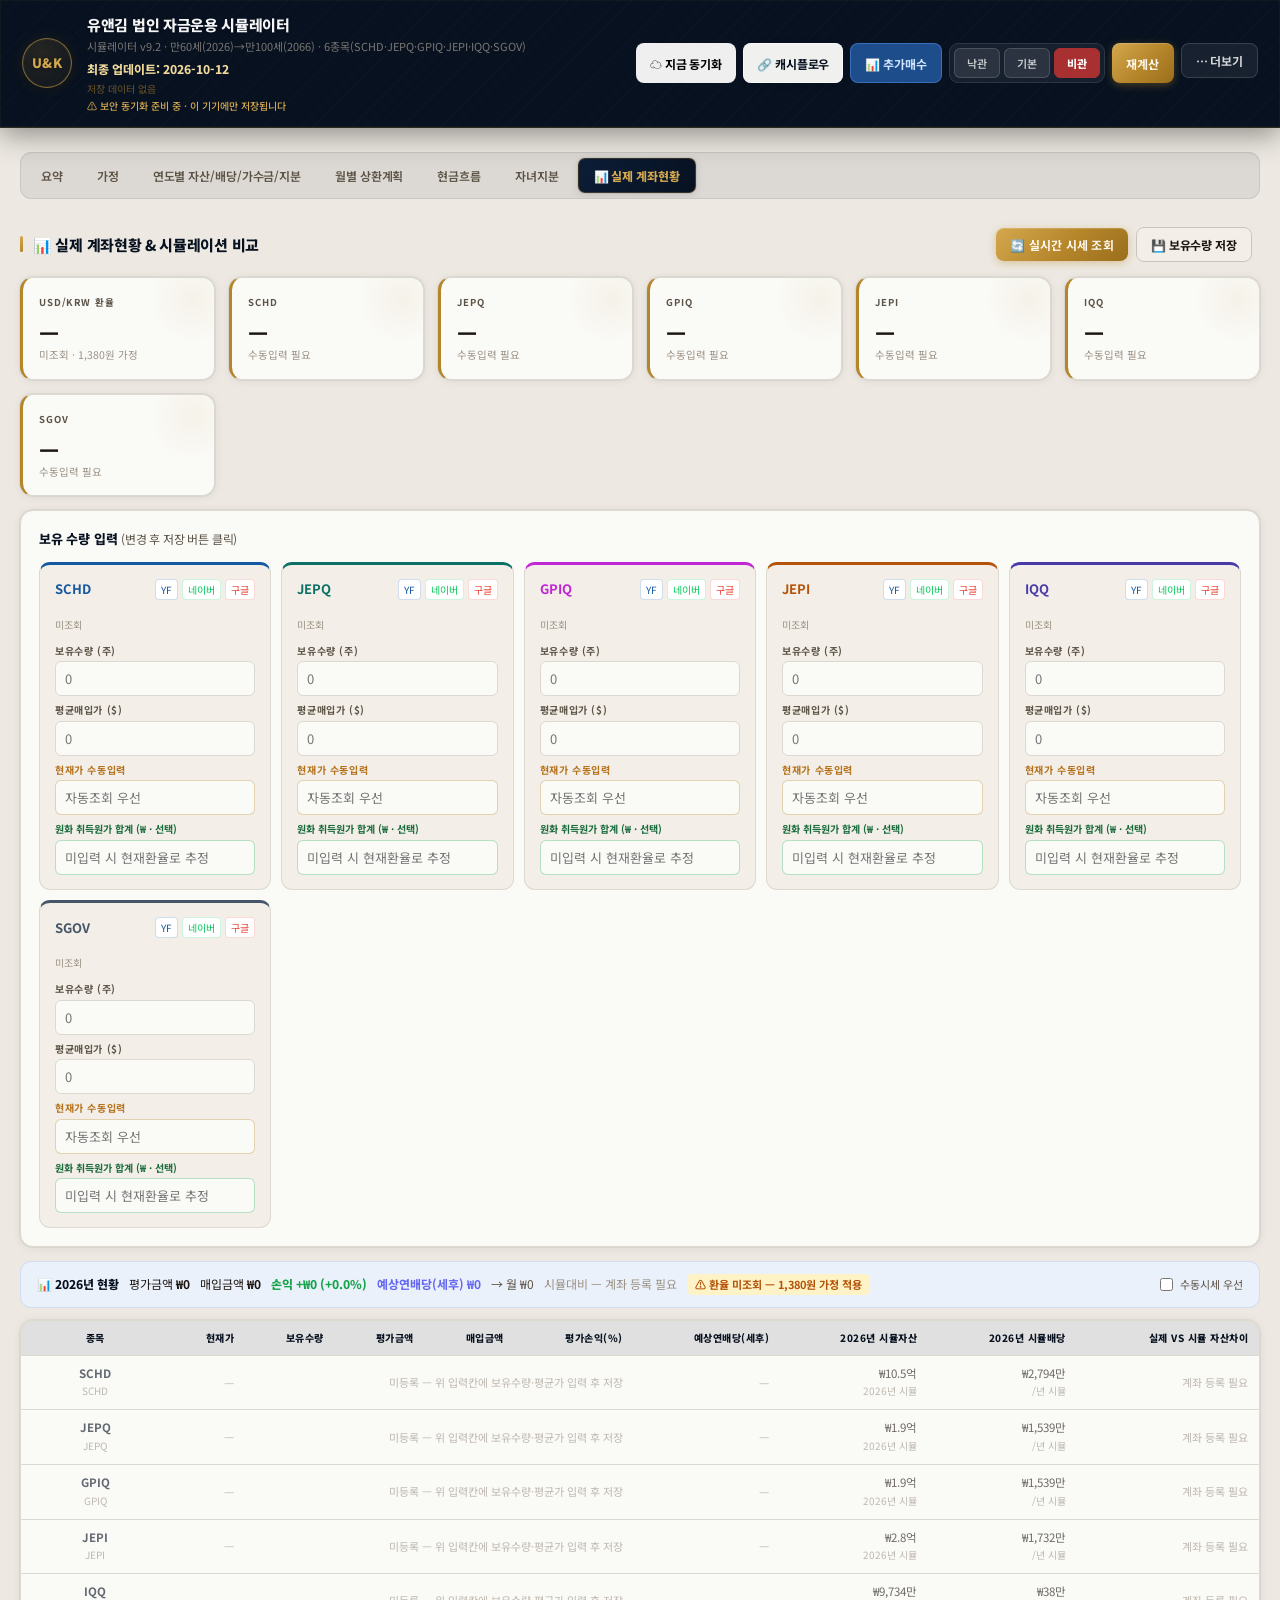
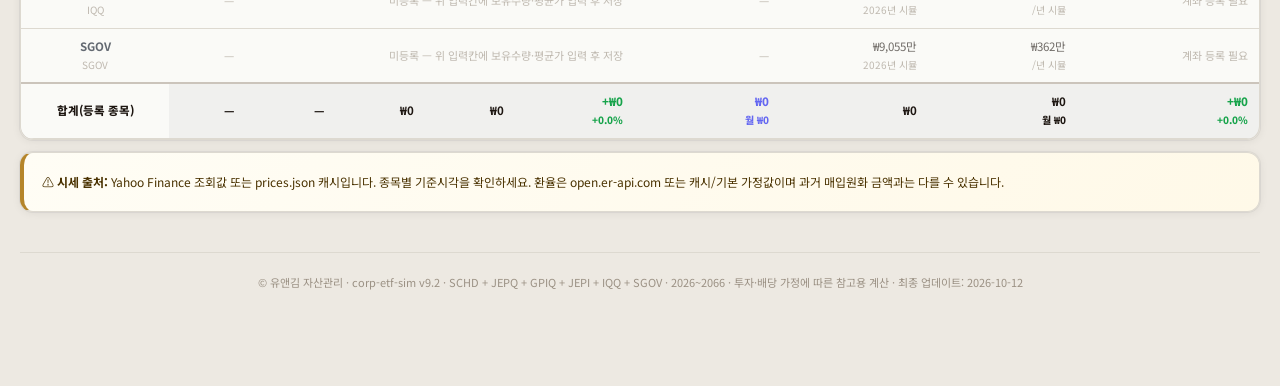
==== commit 1342b6f3: "Merge reviewed v9.2 account and buy improvements; show update date" ====
--- a/index.html
+++ b/index.html
@@ -49,6 +49,7 @@
 .btn.white{background:rgba(250,250,247,.96);color:var(--ebony);box-shadow:0 1px 6px rgba(0,0,0,.14),0 0 0 1px rgba(255,255,255,.6) inset}
 .btn.gold{background:linear-gradient(135deg,#D4A84E 0%,#B5852A 55%,#9A6E1C 100%);color:#FFF8EC;letter-spacing:.02em;box-shadow:0 2px 8px rgba(181,133,42,.4),0 1px 0 rgba(255,255,255,.18) inset}
 .btn.ghost{background:rgba(255,255,255,.07);color:rgba(255,255,255,.82);border:1px solid rgba(255,255,255,.14);backdrop-filter:blur(8px)}
+.section-title .btn.ghost{background:var(--card2);color:var(--text);border:1px solid var(--line2)}
 .btn:hover{filter:brightness(1.1);transform:translateY(-1px)}
 .btn:active{transform:translateY(0);filter:brightness(.97)}
 
@@ -208,7 +209,8 @@
       <div class="logo">U&amp;K</div>
       <div>
         <h1>유앤김 법인 자금운용 시뮬레이터</h1>
-        <p>시뮬레이터 v8.2 · 만60세(2026)→만100세(2066) · 6종목(SCHD·JEPQ·GPIQ·JEPI·IQQ·SGOV)</p>
+        <p>시뮬레이터 v9.2 · 만60세(2026)→만100세(2066) · 6종목(SCHD·JEPQ·GPIQ·JEPI·IQQ·SGOV)</p>
+        <div id="updateStamp" style="font-size:12px;color:#F0D99A;font-weight:800;margin-top:5px">최종 업데이트: 2026-10-12</div>
         <div class="status" id="saveStatus">저장 데이터 없음</div>
         <div class="status" id="syncStatus" style="color:rgba(100,200,130,.55)"></div>
       </div>
@@ -383,7 +385,7 @@
     </div>
   </section>
 
-  <div class="footer">© 유앤김 자산관리 · corp-etf-sim v8.2 · SCHD + JEPQ + GPIQ + JEPI + IQQ + SGOV · 2026~2066 · 투자·배당 가정에 따른 참고용 계산</div>
+  <div class="footer">© 유앤김 자산관리 · corp-etf-sim v9.2 · SCHD + JEPQ + GPIQ + JEPI + IQQ + SGOV · 2026~2066 · 투자·배당 가정에 따른 참고용 계산 · 최종 업데이트: 2026-10-12</div>
 </main>
 
 <!-- 수동입력 모달 -->
@@ -653,6 +655,17 @@
 let rows = [], manual = [], memos = [];
 var acctHoldings = loadAcctHoldings();
 let livePrices = {}, liveRate = 0, lastFetchTime = null;
+let liveRateSrc = '', liveRateAsOf = null;
+try {
+ const cache=JSON.parse(localStorage.getItem('livePriceCache')||'null');
+ if(cache?.livePrices)for(const [ticker,p] of Object.entries(cache.livePrices))if(Number.isFinite(p.price)&&p.price>0&&Number.isFinite(p.chg)){livePrices[ticker]={...p,source:'previous',asOf:p.asOf||null};}
+ if(Number.isFinite(cache?.liveRate)&&cache.liveRate>0){liveRate=cache.liveRate;liveRateSrc='이전조회';liveRateAsOf=cache.liveRateAsOf||null;}
+ if(cache?.fetchedAt)lastFetchTime=new Date(cache.fetchedAt);
+}catch(e){}
+function quoteSource(p){return p?.source==='cache'?'캐시':p?.source==='previous'?'이전조회':'조회값';}
+function quoteAge(p){const t=Date.parse(p?.asOf||'');return !Number.isFinite(t)?' · 시각 확인 필요':Date.now()-t>72*3600000?' · 오래된 시세(3일 초과)':'';}
+function quoteTime(p){return p?.asOf ? new Date(p.asOf).toLocaleString('ko-KR') : '기준시각 미상';}
+
 
 const won = v => '₩' + Math.round(v).toLocaleString('ko-KR');
 const eok = v => {
@@ -1270,7 +1283,7 @@
 
 var STORAGE_KEY = 'corp_etf_sim_v5';
 function saveLocal(show=true, push=true){
-  localStorage.setItem(STORAGE_KEY, JSON.stringify({ params, manual, memos, acctHoldings, scenario: currentScenario, currentPlan, savedAt: new Date().toISOString() }));
+  localStorage.setItem(STORAGE_KEY, JSON.stringify({ params, manual, memos, acctHoldings, scenario: currentScenario, currentPlan, manualPriceFirst:localStorage.getItem('manualPriceFirst')==='1', savedAt: new Date().toISOString() }));
   if (show) toast('이 기기에 저장 완료');
   if (push) scheduleAutoPush();
 }
@@ -1293,9 +1306,9 @@
   if (d.acctHoldings !== undefined && (!d.acctHoldings || typeof d.acctHoldings !== 'object' || Array.isArray(d.acctHoldings))) throw new Error('보유수량 형식 오류');
   for (const holding of Object.values(d.acctHoldings || {})) {
     if (!holding || typeof holding !== 'object') throw new Error('보유수량 오류');
-    for (const key of ['qty','avg','manual']) if (holding[key] !== undefined && (typeof holding[key] !== 'number' || !Number.isFinite(holding[key]) || holding[key] < 0)) throw new Error('보유수량 오류');
-  }
-  return {...d, params:next};
+    for (const key of ['qty','avg','manual','costKrw']) if (holding[key] !== undefined && (typeof holding[key] !== 'number' || !Number.isFinite(holding[key]) || holding[key] < 0)) throw new Error('보유수량 오류');
+  }
+  return {...d, currentPlan: d.currentPlan || d.plan, params:next};
 }
 function loadLocal(){
   try {
@@ -1306,6 +1319,7 @@
     manual = Array.isArray(d.manual) ? d.manual : []; memos = Array.isArray(d.memos) ? d.memos : [];
     if (SCENARIOS[d.scenario]) currentScenario = d.scenario;
     if (PLANS[d.currentPlan]) currentPlan = d.currentPlan;
+    if(typeof d.manualPriceFirst==='boolean')localStorage.setItem('manualPriceFirst',d.manualPriceFirst?'1':'0');
     if (d.acctHoldings) { acctHoldings = d.acctHoldings; localStorage.setItem('acctHoldings_v2', JSON.stringify(acctHoldings)); }
     if (d.savedAt) document.getElementById('saveStatus').textContent = '이 기기 저장: ' + new Date(d.savedAt).toLocaleString('ko-KR');
   } catch(e) { console.warn(e); }
@@ -1328,14 +1342,15 @@
 // URL 공유 — 계좌현황 포함 전체 데이터를 링크에 담아 카톡 전송
 function shareURL() {
   // 계좌 입력 중인 값도 반영
-  if (ACCT_ETFS.some(e => ['qty','avg','manual'].some(k => {const v = Number(document.getElementById('acct_'+k+'_'+e.key)?.value || 0); return !Number.isFinite(v) || v < 0;}))) {toast('보유수량과 가격은 0 이상이어야 합니다');return;}
+  if (ACCT_ETFS.some(e => ['qty','avg','manual','costKrw'].some(k => {const v = Number(document.getElementById('acct_'+k+'_'+e.key)?.value || 0); return !Number.isFinite(v) || v < 0;}))) {toast('보유수량과 가격은 0 이상이어야 합니다');return;}
   ACCT_ETFS.forEach(e => {
     if (!acctHoldings[e.key]) acctHoldings[e.key] = {};
     acctHoldings[e.key].qty    = _acctGet(e.key,'qty');
     acctHoldings[e.key].avg    = _acctGet(e.key,'avg');
     acctHoldings[e.key].manual = _acctGet(e.key,'manual');
+    acctHoldings[e.key].costKrw = _acctGet(e.key,'costKrw');
   });
-  const payload = { params, manual, memos, acctHoldings, scenario: currentScenario, currentPlan, sharedAt: new Date().toISOString(), v:'share1' };
+  const payload = { params, manual, memos, acctHoldings, scenario: currentScenario, currentPlan, manualPriceFirst:localStorage.getItem('manualPriceFirst')==='1', sharedAt: new Date().toISOString(), v:'share1' };
   try {
     const encoded = btoa(unescape(encodeURIComponent(JSON.stringify(payload))));
     const url = location.origin + location.pathname + '#share=' + encoded;
@@ -1386,6 +1401,7 @@
     }
     if (payload.scenario && SCENARIOS[payload.scenario]) currentScenario = payload.scenario;
     if (PLANS[payload.currentPlan]) currentPlan = payload.currentPlan;
+    if(typeof payload.manualPriceFirst==='boolean')localStorage.setItem('manualPriceFirst',payload.manualPriceFirst?'1':'0');
     saveLocal(false);
     history.replaceState(null, '', location.pathname); // URL 해시 제거
     const t = payload.sharedAt ? new Date(payload.sharedAt).toLocaleString('ko-KR') : '방금';
@@ -1398,7 +1414,8 @@
 }
 
 function exportData(){
-  const data = { params, manual, memos, acctHoldings, scenario: currentScenario, currentPlan, exportedAt: new Date().toISOString(), version:'v8.2', note:'유앤김 법인 ETF 시뮬레이터 v8.2 백업 (6종목·계좌수량 포함)' };
+  if(!captureAccountInputs())return;
+  const data = { params, manual, memos, acctHoldings, scenario: currentScenario, currentPlan, manualPriceFirst:localStorage.getItem('manualPriceFirst')==='1', exportedAt: new Date().toISOString(), version:'v9.2', note:'유앤김 법인 ETF 시뮬레이터 v9.2 백업 (6종목·계좌수량 포함)' };
   const blob = new Blob([JSON.stringify(data,null,2)], { type:'application/json' });
   const url = URL.createObjectURL(blob);
   const a = document.createElement('a'); a.href=url; a.download=`corp-sim-v5-${new Date().toISOString().slice(0,10)}.json`;
@@ -1415,6 +1432,7 @@
       manual = Array.isArray(d.manual) ? d.manual : []; memos = Array.isArray(d.memos) ? d.memos : [];
     if (SCENARIOS[d.scenario]) currentScenario = d.scenario;
     if (PLANS[d.currentPlan]) currentPlan = d.currentPlan;
+    if(typeof d.manualPriceFirst==='boolean')localStorage.setItem('manualPriceFirst',d.manualPriceFirst?'1':'0');
       if (d.acctHoldings) { acctHoldings = d.acctHoldings; localStorage.setItem('acctHoldings_v2', JSON.stringify(acctHoldings)); }
       saveLocal(false); rows = simulate(); renderAll(); renderAccountInputs(); toast('백업 파일 불러오기 완료');
     } catch(err) { toast('파일을 읽을 수 없습니다'); }
@@ -1446,7 +1464,7 @@
   document.querySelectorAll('.pane').forEach(x=>x.classList.remove('active'));
   b.classList.add('active');
   document.getElementById(b.dataset.tab).classList.add('active');
-  if (b.dataset.tab === 'account') renderAccountInputs();
+  if (b.dataset.tab === 'account') {captureAccountInputs();renderAccountInputs();}
 });
 
 // ══════════════════════════════════════════════
@@ -1474,13 +1492,19 @@
   if (el) return +el.value || 0;
   return acctHoldings[key]?.[field] || 0;
 }
+function captureAccountInputs() {
+  if (!ACCT_ETFS) return true;
+  if (ACCT_ETFS.some(e => ['qty','avg','manual','costKrw'].some(k=>{const el=document.getElementById('acct_'+k+'_'+e.key);return el && (!Number.isFinite(Number(el.value||0)) || Number(el.value||0)<0);}))) {toast('수량과 가격·취득원가는 0 이상이어야 합니다');return false;}
+  ACCT_ETFS.forEach(e=>{if(!acctHoldings[e.key])acctHoldings[e.key]={};['qty','avg','manual','costKrw'].forEach(k=>{const el=document.getElementById('acct_'+k+'_'+e.key);if(el)acctHoldings[e.key][k]=Number(el.value||0);});});return true;
+}
 function saveAccountHoldings() {
-  if (ACCT_ETFS.some(e => ['qty','avg','manual'].some(k => {const v = Number(document.getElementById('acct_'+k+'_'+e.key)?.value || 0); return !Number.isFinite(v) || v < 0;}))) {toast('보유수량과 가격은 0 이상이어야 합니다');return;}
+  if (ACCT_ETFS.some(e => ['qty','avg','manual','costKrw'].some(k => {const v = Number(document.getElementById('acct_'+k+'_'+e.key)?.value || 0); return !Number.isFinite(v) || v < 0;}))) {toast('보유수량과 가격은 0 이상이어야 합니다');return;}
   ACCT_ETFS.forEach(e => {
     if (!acctHoldings[e.key]) acctHoldings[e.key] = {};
     acctHoldings[e.key].qty    = _acctGet(e.key,'qty');
     acctHoldings[e.key].avg    = _acctGet(e.key,'avg');
     acctHoldings[e.key].manual = _acctGet(e.key,'manual');
+    acctHoldings[e.key].costKrw = _acctGet(e.key,'costKrw');
   });
   localStorage.setItem('acctHoldings_v2', JSON.stringify(acctHoldings));
   saveLocal(false);          // savedAt 갱신 → 타임스탬프 비교 정상화
@@ -1497,7 +1521,7 @@
     const lnk = ACCT_LINKS[e.ticker] || {};
     const liveP = livePrices[e.ticker];
     const liveBadge = liveP
-      ? `<span style="font-size:10px;color:${liveP.chg>=0?'#16a34a':'#dc2626'};font-weight:700">${liveP.chg>=0?'▲':'▼'}${Math.abs(liveP.chg).toFixed(2)}% · ${liveP.source === 'cache' ? '캐시' : '조회값'} ${liveP.asOf ? new Date(liveP.asOf).toLocaleString('ko-KR') : '기준시각 미상'}</span>`
+      ? `<span style="font-size:10px;color:${liveP.chg>=0?'#16a34a':'#dc2626'};font-weight:700">${liveP.chg>=0?'▲':'▼'}${Math.abs(liveP.chg).toFixed(2)}% · ${quoteSource(liveP)} ${liveP.asOf ? new Date(liveP.asOf).toLocaleString('ko-KR') : '기준시각 미상'}${quoteAge(liveP)}</span>`
       : `<span style="font-size:10px;color:var(--muted2)">미조회</span>`;
     const c = ACCT_COLORS[e.key];
     return `<div style="background:var(--card2);border-radius:11px;padding:14px 15px;border:1px solid var(--line);border-top:3px solid ${c}">
@@ -1522,6 +1546,9 @@
       <input id="acct_manual_${e.key}" type="number" min="0" step="0.01" value="${h.manual||''}" placeholder="자동조회 우선"
         style="width:100%;padding:7px 9px;border:1.5px solid rgba(181,133,42,.35);border-radius:6px;font-size:13px;font-family:var(--font);box-sizing:border-box;background:var(--card)"
         onfocus="this.select()" oninput="renderAccountTable()">
+      <div style="font-size:10px;color:var(--green);margin:6px 0 3px;font-weight:700">원화 취득원가 합계 (₩ · 선택)</div>
+      <input id="acct_costKrw_${e.key}" type="number" min="0" step="1" value="${h.costKrw||''}" placeholder="미입력 시 현재환율로 추정"
+        style="width:100%;padding:7px 9px;border:1.5px solid rgba(22,163,74,.3);border-radius:6px;font-size:13px;font-family:var(--font);background:var(--card)" oninput="renderAccountTable()">
     </div>`;
   }).join('');
   renderAccountTable();
@@ -1593,11 +1620,11 @@
     const tid  = setTimeout(() => ctrl.abort(), 8000);
     const res  = await fetch('https://open.er-api.com/v6/latest/USD', { signal: ctrl.signal });
     clearTimeout(tid);
-    if (res.ok) { const d = await res.json(); liveRate = Math.round(d.rates.KRW * 100) / 100; }
+    if (res.ok) { const d = await res.json(); liveRate = Math.round(d.rates.KRW * 100) / 100;liveRateSrc='open.er-api.com';liveRateAsOf=d.time_last_update_utc||null; }
   } catch(e) {}
 
   // 종목별 실시간 조회 (병렬)
-  ACCT_ETFS.forEach(e => { if(!acctHoldings[e.key])acctHoldings[e.key]={}; ['qty','avg','manual'].forEach(k=>acctHoldings[e.key][k]=_acctGet(e.key,k)); });
+  ACCT_ETFS.forEach(e => { if(!acctHoldings[e.key])acctHoldings[e.key]={}; ['qty','avg','manual','costKrw'].forEach(k=>acctHoldings[e.key][k]=_acctGet(e.key,k)); });
   livePrices = {};
   const failed = [];
   await Promise.all(ACCT_ETFS.map(async e => {
@@ -1612,7 +1639,7 @@
       const res = await fetch('./prices.json?t=' + Date.now());
       if (res.ok) {
         const data = await res.json();
-        if (!liveRate && data.USDKRW) liveRate = data.USDKRW;
+        if (!liveRate && data.USDKRW) {liveRate=data.USDKRW;liveRateSrc='prices.json 캐시';liveRateAsOf=data.updatedAt||null;}
         const MAP = { SCHD:'SCHD', JEPQ:'JEPQ', GPIQ:'GPIQ', JEPI:'JEPI', IQQ:'IQQ', SGOV:'SGOV' };
         failed.forEach(ticker => {
           const d = data[MAP[ticker] || ticker];
@@ -1623,7 +1650,7 @@
   }
 
   lastFetchTime = new Date();
-  localStorage.setItem('livePriceCache', JSON.stringify({ livePrices, liveRate, fetchedAt: lastFetchTime.toISOString() }));
+  localStorage.setItem('livePriceCache', JSON.stringify({ livePrices, liveRate, liveRateSrc, liveRateAsOf, fetchedAt: lastFetchTime.toISOString() }));
 
   const cnt     = Object.keys(livePrices).length;
   const total   = ACCT_ETFS.length;
@@ -1639,54 +1666,77 @@
 
 function renderAccountKpis() {
   const timeStr = lastFetchTime ? `${lastFetchTime.getHours()}:${String(lastFetchTime.getMinutes()).padStart(2,'0')}` : '—';
-  const rateCard = card('USD/KRW 환율', liveRate ? liveRate.toLocaleString('ko-KR',{maximumFractionDigits:1})+'원' : '—', `환율 조회 · ${timeStr}`);
+  const rateCard = card('USD/KRW 환율', liveRate ? liveRate.toLocaleString('ko-KR',{maximumFractionDigits:1})+'원' : '—', `${liveRate ? (liveRateSrc||'출처 미상')+' · '+(liveRateAsOf ? new Date(liveRateAsOf).toLocaleString('ko-KR') : '기준시각 미상') : '미조회 · 1,380원 가정'}`);
   const etfCards = ACCT_ETFS.map(e => {
     const p = livePrices[e.ticker];
     if (!p) return card(e.label, '—', '수동입력 필요');
     const chgStr = (p.chg>=0?'+':'')+p.chg.toFixed(2)+'%';
     const priceStr = e.currency === 'USD' ? '$'+p.price.toFixed(2) : p.price.toLocaleString('ko-KR')+'원';
-    return card(e.label, priceStr, chgStr + ' · ' + (p.source === 'cache' ? '캐시' : '조회값') + ' · ' + (p.asOf ? new Date(p.asOf).toLocaleString('ko-KR') : '기준시각 미상'), p.chg>=0?'ok':'bad');
+    return card(e.label, priceStr, chgStr + ' · ' + (quoteSource(p)) + ' · ' + (p.asOf ? new Date(p.asOf).toLocaleString('ko-KR') : '기준시각 미상')+quoteAge(p), p.chg>=0?'ok':'bad');
   });
   document.getElementById('acctKpis').innerHTML = [rateCard, ...etfCards].join('');
 }
 
 function renderAccountTable() {
-  const rate = liveRate || 1380;
+  const noRate = !liveRate;
+  const rate = liveRate || 1380;   // 미조회 시 가정환율 — 요약바에 명시 표기
+  const manualFirst = localStorage.getItem('manualPriceFirst') === '1';
   const nowYr = new Date().getFullYear();
   const simRow = rows.find(r => r.yr === nowYr) || rows[0];
-  let totalActual=0, totalCost=0, totalGain=0, totalSimAsset=0, totalActualDiv=0, totalSimDiv=0;
+  let totalActual=0, totalCost=0, totalGain=0, totalSimAsset=0, totalActualDiv=0, totalSimDiv=0, registered=0;
   const tbRows = ACCT_ETFS.map(e => {
     const qty    = _acctGet(e.key,'qty');
     const avg    = _acctGet(e.key,'avg');
     const manual = _acctGet(e.key,'manual');
+    const costKrwIn = _acctGet(e.key,'costKrw');   // (v9.1) 원화 취득원가 직접입력(선택)
     const lp     = livePrices[e.ticker];
-    const rawPrice   = lp ? lp.price : (manual || avg || 0);
+    const isEmpty = !(qty > 0);                     // (v9.1) 미등록 ≠ 0원 보유
+    // (v9.1) 자동/수동 우선순위 선택 가능
+    const rawPrice   = manualFirst && manual > 0 ? manual : (lp ? lp.price : (manual || avg || 0));
+    const usedManual = manualFirst && manual > 0;
     const priceKrw   = e.currency === 'USD' ? rawPrice * rate : rawPrice;
     const avgKrw     = e.currency === 'USD' ? avg * rate : avg;
     const actualVal  = qty * priceKrw;
-    const costVal    = qty * avgKrw;
+    // (v9.1) 원화원가 우선: 입력 시 환차손익 포함 실제 손익, 미입력 시 현재환율 추정 표기
+    const costVal    = costKrwIn > 0 ? costKrwIn : qty * avgKrw;
+    const costIsEst  = !(costKrwIn > 0);
     const gain       = actualVal - costVal;
-    const gainPct    = costVal > 0 ? gain/costVal*100 : 0;
+    const gainPct    = costVal > 0 ? gain/costVal*100 : null;
     const simAsset   = simRow?.[e.simAsset] || 0;
     const simAnnDiv  = simRow?.[e.simDiv]   || 0;
-    const actualDiv  = actualVal * params[e.key+'DivRate'] * (e.key === 'sgov' ? 1 : (1-params.usTax));
+    const actualDiv  = actualVal * params[e.key+'DivRate'] * (e.key==='sgov' ? 1 : (1-params.usTax));
     const diff       = actualVal - simAsset;
     const diffPct    = simAsset > 0 ? diff/simAsset*100 : 0;
-    totalActual    += actualVal; totalCost += costVal; totalGain += gain;
-    totalSimAsset  += simAsset; totalActualDiv += actualDiv; totalSimDiv += simAnnDiv;
+    if (!isEmpty) {
+      registered++;
+      totalActual    += actualVal; totalCost += costVal; totalGain += gain;
+      totalSimAsset  += simAsset; totalActualDiv += actualDiv; totalSimDiv += simAnnDiv;
+    }
     const gainColor  = gain  >= 0 ? '#16a34a' : 'var(--red)';
     const diffColor  = diff  >= 0 ? '#16a34a' : 'var(--red)';
-    const priceDisp  = lp
+    const priceDisp  = lp && !usedManual
       ? (e.currency==='USD' ? `$${rawPrice.toFixed(2)}<br><span style="font-size:10px;color:var(--muted2)">${(rawPrice*rate).toLocaleString('ko-KR',{maximumFractionDigits:0})}원</span>` : rawPrice.toLocaleString('ko-KR')+'원')
       : (manual ? `<span style="color:var(--amber)">수동 ${e.currency==='USD'?'$':'₩'}${rawPrice.toFixed(2)}</span>` : '<span style="color:var(--muted2)">—</span>');
-    const chgBadge   = lp ? `<br><span style="font-size:10px;color:${lp.chg>=0?'#16a34a':'var(--red)'}">${lp.chg>=0?'▲':'▼'}${Math.abs(lp.chg).toFixed(2)}%</span>` : '';
-    return `<tr><td><b style="color:var(--ebony)">${e.label}</b><br><span style="font-size:10px;color:var(--muted2)">${e.ticker}</span></td><td>${priceDisp}${chgBadge}</td><td>${qty ? qty.toLocaleString('ko-KR',{maximumFractionDigits:3}) : '<span style="color:var(--muted2)">—</span>'}</td><td><b>${eok(actualVal)}</b></td><td>${eok(costVal)}</td><td style="color:${gainColor};font-weight:700">${gain>=0?'+':''}${eok(gain)}<br><span style="font-size:10px">${gainPct>=0?'+':''}${gainPct.toFixed(1)}%</span></td><td style="color:#6366f1;font-weight:700">${eok(actualDiv)}<br><span style="font-size:10px;color:var(--muted2)">/년 예상(세후)</span></td><td>${eok(simAsset)}<br><span style="font-size:10px;color:var(--muted2)">${nowYr}년 시뮬</span></td><td>${eok(simAnnDiv)}<br><span style="font-size:10px;color:var(--muted2)">/년 시뮬</span></td><td style="color:${diffColor};font-weight:700">${diff>=0?'+':''}${eok(diff)}<br><span style="font-size:10px">${diffPct>=0?'+':''}${diffPct.toFixed(1)}%</span></td></tr>`;
+    const chgBadge   = lp && !usedManual ? `<br><span style="font-size:10px;color:${lp.chg>=0?'#16a34a':'var(--red)'}">${lp.chg>=0?'▲':'▼'}${Math.abs(lp.chg).toFixed(2)}%</span>` : (usedManual ? '<br><span style="font-size:10px;color:var(--amber)">수동우선</span>' : '');
+    // (v9.1) 미등록 종목: 0원·-100% 대신 등록 안내 행
+    if (isEmpty) {
+      return `<tr style="opacity:.62"><td><b style="color:var(--ebony)">${e.label}</b><br><span style="font-size:10px;color:var(--muted2)">${e.ticker}</span></td><td>${priceDisp}${chgBadge}</td><td colspan="4" style="color:var(--muted2);font-size:11px">미등록 — 위 입력칸에 보유수량·평균가 입력 후 저장</td><td style="color:var(--muted2)">—</td><td>${eok(simAsset)}<br><span style="font-size:10px;color:var(--muted2)">${nowYr}년 시뮬</span></td><td>${eok(simAnnDiv)}<br><span style="font-size:10px;color:var(--muted2)">/년 시뮬</span></td><td style="color:var(--muted2);font-size:11px">계좌 등록 필요</td></tr>`;
+    }
+    const gainPctStr = gainPct === null ? '<span style="color:var(--amber)">원가 미입력</span>' : `${gainPct>=0?'+':''}${gainPct.toFixed(1)}%`;
+    const costBadge  = costIsEst ? '<br><span style="font-size:9px;color:var(--muted2)">현재환율 추정</span>' : '<br><span style="font-size:9px;color:#16a34a">원화원가 입력값</span>';
+    return `<tr><td><b style="color:var(--ebony)">${e.label}</b><br><span style="font-size:10px;color:var(--muted2)">${e.ticker}</span></td><td>${priceDisp}${chgBadge}</td><td>${qty.toLocaleString('ko-KR',{maximumFractionDigits:3})}</td><td><b>${eok(actualVal)}</b></td><td>${eok(costVal)}${costBadge}</td><td style="color:${gainColor};font-weight:700">${gain>=0?'+':''}${eok(gain)}<br><span style="font-size:10px">${gainPctStr}</span></td><td style="color:#6366f1;font-weight:700">${eok(actualDiv)}<br><span style="font-size:10px;color:var(--muted2)">/년 예상(세후)</span></td><td>${eok(simAsset)}<br><span style="font-size:10px;color:var(--muted2)">${nowYr}년 시뮬</span></td><td>${eok(simAnnDiv)}<br><span style="font-size:10px;color:var(--muted2)">/년 시뮬(세후)</span></td><td style="color:${diffColor};font-weight:700">${diff>=0?'+':''}${eok(diff)}<br><span style="font-size:10px">${diffPct>=0?'+':''}${diffPct.toFixed(1)}%</span></td></tr>`;
   });
   const totalGainPct = totalCost  > 0 ? totalGain/totalCost*100   : 0;
   const totalDiff    = totalActual - totalSimAsset;
   const totalDiffPct = totalSimAsset > 0 ? totalDiff/totalSimAsset*100 : 0;
   const sumGainColor = totalGain >= 0 ? '#16a34a' : 'var(--red)';
   const sumDiffColor = totalDiff >= 0 ? '#16a34a' : 'var(--red)';
+  const fxBadge = noRate
+    ? `<span style="font-size:11px;color:#b45309;background:#fef3c7;border-radius:5px;padding:2px 8px;font-weight:700">⚠️ 환율 미조회 — 1,380원 가정 적용</span>`
+    : `<span style="font-size:11px;color:var(--muted)">환율 ${Math.round(rate).toLocaleString('ko-KR')}원 적용</span>`;
+  const simCmp = registered === 0
+    ? `<span style="font-size:12px;color:var(--muted2)">시뮬대비 — 계좌 등록 필요</span>`
+    : `<span style="font-size:12px;color:${sumDiffColor};font-weight:700">시뮬대비 ${totalDiff>=0?'+':''}${eok(totalDiff)} (${totalDiffPct>=0?'+':''}${totalDiffPct.toFixed(1)}%) <span style="font-size:10px;color:var(--muted2)">등록 ${registered}종목 기준</span></span>`;
   document.getElementById('acctSummaryBar').innerHTML = `
     <div style="display:flex;gap:10px;flex-wrap:wrap;padding:12px 16px;background:var(--pb);border-radius:11px;margin-bottom:12px;align-items:center;border:1px solid rgba(21,88,160,.12)">
       <span style="font-size:12px;font-weight:800;color:var(--ebony)">📊 ${nowYr}년 현황</span>
@@ -1694,13 +1744,17 @@
       <span style="font-size:12px">매입금액 <b>${eok(totalCost)}</b></span>
       <span style="font-size:12px;color:${sumGainColor};font-weight:800">손익 ${totalGain>=0?'+':''}${eok(totalGain)} (${totalGainPct>=0?'+':''}${totalGainPct.toFixed(1)}%)</span>
       <span style="font-size:12px;color:#6366f1;font-weight:700">예상연배당(세후) ${eok(totalActualDiv)}</span>
-      <span style="font-size:12px;color:var(--muted)">→ 예상월배당 ${eok(totalActualDiv/12)}</span>
-      <span style="font-size:12px;color:${sumDiffColor};font-weight:700">시뮬대비 ${totalDiff>=0?'+':''}${eok(totalDiff)} (${totalDiffPct>=0?'+':''}${totalDiffPct.toFixed(1)}%)</span>
+      <span style="font-size:12px;color:var(--muted)">→ 월 ${eok(totalActualDiv/12)}</span>
+      ${simCmp}
+      ${fxBadge}
+      <label style="font-size:11px;color:var(--muted);display:flex;align-items:center;gap:4px;cursor:pointer;margin-left:auto">
+        <input type="checkbox" ${manualFirst?'checked':''} onchange="localStorage.setItem('manualPriceFirst', this.checked?'1':'0'); renderAccountTable();">수동시세 우선
+      </label>
     </div>`;
   document.getElementById('acctTable').querySelector('tbody').innerHTML =
     tbRows.join('') +
     `<tr style="background:rgba(7,17,32,.04);font-weight:800;border-top:2px solid var(--line2)">
-      <td>합계</td><td>—</td><td>—</td>
+      <td>합계(등록 종목)</td><td>—</td><td>—</td>
       <td><b>${eok(totalActual)}</b></td><td><b>${eok(totalCost)}</b></td>
       <td style="color:${sumGainColor};font-weight:800">${totalGain>=0?'+':''}${eok(totalGain)}<br><span style="font-size:10px">${totalGainPct>=0?'+':''}${totalGainPct.toFixed(1)}%</span></td>
       <td style="color:#6366f1;font-weight:800">${eok(totalActualDiv)}<br><span style="font-size:10px">월 ${eok(totalActualDiv/12)}</span></td>
@@ -1715,7 +1769,7 @@
 // 토큰 1회 입력 → 자동 Gist 탐색/생성 → 모든 기기 연동
 // ══════════════════════════════════════════════
 // 동기화는 공개 인증키 노출로 일시 중단. 로그인 보호 적용 후 별도 복구 필요.
-function buildSyncPayload() { return {params, manual, memos, acctHoldings, scenario: currentScenario, currentPlan, savedAt: new Date().toISOString()}; }
+function buildSyncPayload() { return {params, manual, memos, acctHoldings, scenario: currentScenario, currentPlan, manualPriceFirst:localStorage.getItem('manualPriceFirst')==='1', savedAt: new Date().toISOString()}; }
 function setSyncStatus(msg) { const el=document.getElementById('syncStatus'); if(el)el.textContent=msg; }
 function scheduleAutoPush() { setSyncStatus('⚠️ 보안 동기화 준비 중 · 이 기기에만 저장됩니다'); const el=document.getElementById('syncStatus'); if(el)el.style.color='#D4A84E'; }
 function syncNow() { scheduleAutoPush(); toast('공개 인증키 노출로 동기화를 중단했습니다. 백업 내보내기로 데이터를 보관하세요.'); }
@@ -1741,6 +1795,7 @@
 var _buyAmount = 500_000_000; // 기본 5억
 
 function openBuyModal() {
+  if(!captureAccountInputs())return;
   document.getElementById('buyModal').style.display = 'flex';
   renderBuyModal();
 }
@@ -1791,6 +1846,16 @@
   renderBuyModal();
 }
 
+function getBuyPlan() {
+ const fx=liveRate||1380;
+ const manualFirst=localStorage.getItem('manualPriceFirst')==='1';
+ return BUY_ETFS.map(e=>{const h=acctHoldings[e.key]||{},ratio=BUY_RATIOS[e.key]||0,lp=livePrices[e.ticker];
+ const priceUsd=manualFirst && h.manual>0 ? h.manual : lp?.price>0?lp.price:(h.manual>0?h.manual:null),priceKrw=priceUsd?priceUsd*fx:null,buyKrw=Math.floor(_buyAmount*ratio),newQty=priceKrw?Math.floor(buyKrw/priceKrw):(ratio?null:0);
+ const existQty=h.qty||0,totalQty=existQty+(newQty||0),actualKrw=(newQty||0)*(priceKrw||0);
+ const oldAvg=h.avg||0,newAvg=totalQty>0?((existQty*oldAvg+(newQty||0)*(priceUsd||0))/totalQty):0;
+ const costKrw=h.costKrw>0?h.costKrw+actualKrw:0;
+ return {...e,ratio,buyKrw,priceUsd,priceKrw,newQty,actualKrw,existQty,totalQty,newAvg,costKrw,evalKrw:priceKrw?totalQty*priceKrw:null};});
+}
 function renderBuyModal() {
   var fx  = liveRate || 1380;
   var el  = document.getElementById('buyModalContent');
@@ -1804,27 +1869,7 @@
     prices[e.ticker] = lp ? lp.price : null;
   });
 
-  // SCHD 기존 보유수량 (acctHoldings), 나머지 5종목은 0으로 처리
-  var schdHolding = acctHoldings['schd'] || {};
-  var schdQty     = schdHolding.qty  || 0;
-  var schdAvg     = schdHolding.avg  || 0;
-
-  // 매수계획 계산 (SCHD 제외 5종목)
-  var rows = BUY_ETFS.map(function(etf) {
-    var ratio    = BUY_RATIOS[etf.key] || 0;
-    var buyKrw   = Math.round(_buyAmount * ratio);
-    var priceUsd = prices[etf.ticker];
-    var priceKrw = priceUsd ? priceUsd * fx : null;
-    var newQty   = (priceKrw && buyKrw) ? Math.floor(buyKrw / priceKrw) : (ratio>0 ? null : 0);
-    var actualKrw= (newQty && priceKrw) ? Math.round(newQty * priceKrw) : 0;
-    // 기존수량: SCHD만 실보유, 나머지는 0
-    var existQty = etf.key==='schd' ? schdQty : 0;
-    var totalQty = existQty + (newQty || 0);
-    var evalKrw  = priceKrw ? Math.round(totalQty * priceKrw) : null;
-    return { label:etf.label, ticker:etf.ticker, key:etf.key, ratio,
-             buyKrw, priceUsd, priceKrw, newQty, actualKrw,
-             existQty, totalQty, evalKrw };
-  });
+  var rows = getBuyPlan();
 
   var totalBuyActual = rows.reduce(function(s,r){ return s+(r.actualKrw||0); },0);
   var totalEval      = rows.reduce(function(s,r){ return s+(r.evalKrw||0); },0);
@@ -1846,15 +1891,16 @@
   html += '<input id="buyAmtCustom" type="number" min="0.1" step="0.1" value="'+(Math.round(_buyAmount/10000000)/10)+'" placeholder="직접입력(억)"';
   html += ' style="width:90px;padding:7px 9px;border:1px solid var(--line);border-radius:6px;font-size:12px;font-family:var(--font);background:var(--card);color:var(--text)"';
   html += ' oninput="setBuyAmountCustom()"><span style="font-size:11px;color:var(--muted)">억원</span></div>';
-  html += '</div></div>';
+  html += '</div><div style="font-size:11px;color:var(--muted);margin-top:8px">기존 보유에 누적 · 평균단가 가중평균 · 원화 취득원가 입력 시 실제 추가금액 합산. 시세/환율 기준시각을 확인하세요.</div></div>';
 
   // ── 시세 현황 (이미 조회된 livePrices 사용) ──
-  var hasPrices = BUY_ETFS.filter(e => BUY_RATIOS[e.key] > 0).every(function(e){ return prices[e.ticker]; });
+  rows.forEach(r=>prices[r.ticker]=r.priceUsd);
+  var hasPrices = rows.filter(r=>r.ratio>0).every(r=>r.priceUsd>0);
   html += '<div style="margin-bottom:12px;padding:8px 10px;background:rgba(255,255,255,.04);border-radius:7px;border:1px solid var(--line);font-size:11px">';
   if (hasPrices) {
-    html += '<span style="color:var(--muted)">적용환율: <b style="color:var(--text)">1 USD = '+w(fx)+'원</b>'+(liveRate?' <span style="color:#16a34a">● 실시간</span>':' <span style="color:var(--amber)">기본값</span>')+'</span><br><span style="color:var(--muted)">현재가: ';
+    html += '<span style="color:var(--muted)">적용환율: <b style="color:var(--text)">1 USD = '+w(fx)+'원</b>'+(liveRate?' <span style="color:var(--muted)">조회/이전환율 · 기준시각 확인</span>':' <span style="color:var(--amber)">기본값</span>')+'</span><br><span style="color:var(--muted)">현재가: ';
     html += BUY_ETFS.map(function(e){ return '<b>'+e.label+'</b> '+(prices[e.ticker]?'<span style="color:#16a34a">$'+prices[e.ticker].toFixed(2)+'</span>':'<span style="color:var(--amber)">-</span>'); }).join(' &nbsp;');
-    html += '</span>';
+    html += '</span><br><span style="color:var(--amber)">'+BUY_ETFS.filter(e=>BUY_RATIOS[e.key]>0).map(e=>e.label+' '+quoteSource(livePrices[e.ticker])+' '+quoteTime(livePrices[e.ticker])+quoteAge(livePrices[e.ticker])).join(' · ')+'</span>';
   } else {
     html += '<span style="color:var(--amber)">⚠️ 시세 미조회 — 계좌현황 탭의 <b>🔄 실시간 시세 조회</b> 버튼을 먼저 클릭하세요</span>';
   }
@@ -1890,7 +1936,7 @@
   html+='<div style="font-weight:700;font-size:12px;margin-bottom:6px;color:var(--blue)">② 매수 후 전체 포트폴리오 현황</div>';
   html+='<div style="overflow-x:auto;margin-bottom:14px"><table style="width:100%;border-collapse:collapse;font-size:11px">';
   html+='<thead><tr style="color:var(--muted);border-bottom:1px solid var(--line)">';
-  ['종목','티커','기존','+신규','합계','현재가($)','평가금액(원)','비율'].forEach(function(h){ html+='<th style="padding:5px 7px;text-align:right;white-space:nowrap">'+h+'</th>'; });
+  ['종목','티커','기존','+신규','합계','현재가($)','평가금액(원)','새 평균가($)','비율'].forEach(function(h){ html+='<th style="padding:5px 7px;text-align:right;white-space:nowrap">'+h+'</th>'; });
   html+='</tr></thead><tbody>';
   rows.forEach(function(r,i){
     var bg=i%2===0?'rgba(255,255,255,.03)':'transparent';
@@ -1904,6 +1950,7 @@
     html+='<td style="padding:5px 7px;text-align:right;font-variant-numeric:tabular-nums;font-weight:700">'+w(r.totalQty)+'주</td>';
     html+='<td style="padding:5px 7px;text-align:right;font-variant-numeric:tabular-nums">'+(r.priceUsd!=null?'$'+r.priceUsd.toFixed(2):'-')+'</td>';
     html+='<td style="padding:5px 7px;text-align:right;font-variant-numeric:tabular-nums">'+(r.evalKrw!=null?w(r.evalKrw):'-')+'</td>';
+    html+='<td style="padding:5px 7px;text-align:right">'+(r.newAvg?r.newAvg.toFixed(2):'-')+'</td>';
     html+='<td style="padding:5px 7px;text-align:right">'+(portRatio!=null?p(portRatio):'-')+'</td>';
     html+='</tr>';
   });
@@ -1911,7 +1958,7 @@
   html+='<td style="padding:5px 7px" colspan="4">합계</td>';
   html+='<td colspan="2" style="padding:5px 7px"></td>';
   html+='<td style="padding:5px 7px;text-align:right;font-variant-numeric:tabular-nums">'+w(totalEval)+'</td>';
-  html+='<td style="padding:5px 7px;text-align:right">100%</td>';
+  html+='<td>—</td><td style="padding:5px 7px;text-align:right">100%</td>';
   html+='</tr></tbody></table></div>';
 
   // ── 액션 버튼 ──
@@ -1935,57 +1982,28 @@
 
 // 매수계획을 실계좌에 반영 (비SCHD 초기화 → 신규수량·평균가 자동입력)
 function applyBuyToAccount() {
-  var fx = liveRate || 1380;
-
-  // 시세 확인
-  var hasPrices = BUY_ETFS.filter(e => BUY_RATIOS[e.key] > 0).every(function(e){
-    return BUY_RATIOS[e.key] > 0 && livePrices && livePrices[e.ticker];
-  });
-  if (!hasPrices) {
-    alert('모든 매수 대상 종목의 시세가 필요합니다.\n계좌현황 탭의 🔄 실시간 시세 조회 버튼을 먼저 클릭하세요.');
-    return;
-  }
-  if (!confirm('SCHD 이외 5종목(JEPQ/GPIQ/JEPI/IQQ/SGOV)의 기존 수량·평균가를 초기화하고\n추가매수 수량과 현재가를 자동 입력합니다. 계속할까요?')) return;
-
-  // ① 비SCHD 전체 초기화
-  ['jepq','gpiq','jepi','qqqi','sgov'].forEach(function(key) {
-    if (!acctHoldings[key]) acctHoldings[key] = {};
-    acctHoldings[key].qty    = 0;
-    acctHoldings[key].avg    = 0;
-    acctHoldings[key].manual = 0;
-  });
-
-  // ② 신규 매수수량 · 평균매입가($) 입력
-  var applied = [];
-  BUY_ETFS.forEach(function(etf) {
-    var ratio = BUY_RATIOS[etf.key] || 0;
-    if (!ratio) return;
-    var lp = livePrices && livePrices[etf.ticker];
-    var priceUsd = lp ? lp.price : null;
-    if (!priceUsd) return;
-    var buyKrw  = Math.round(_buyAmount * ratio);
-    var newQty  = Math.floor(buyKrw / (priceUsd * fx));
-    if (!newQty) return;
-    acctHoldings[etf.key].qty = newQty;
-    acctHoldings[etf.key].avg = Math.round(priceUsd * 100) / 100; // 매입가 = 현재가($)
-    applied.push(etf.label + ' ' + newQty + '주');
-  });
-
-  localStorage.setItem('acctHoldings_v2', JSON.stringify(acctHoldings));
-  if (typeof saveLocal === 'function') saveLocal(false);
-  renderAccountInputs();
-  closeBuyModal();
-  toast('실계좌 반영 완료: ' + applied.join(', ') + ' ✓');
+ if(!captureAccountInputs())return;
+ if(!(liveRate>0)){alert('환율을 먼저 조회하세요. 기본 가정환율로는 반영하지 않습니다.');return;}
+ const plan=getBuyPlan(),targets=plan.filter(r=>r.ratio>0);
+ if(targets.some(r=>!r.priceUsd)){alert('모든 매수 대상 종목의 시세가 필요합니다.');return;}
+ if(targets.some(r=>r.existQty>0 && !(acctHoldings[r.key]?.avg>0))){alert('기존 보유의 평균매입가를 입력하세요. 가중평균 계산에 필요합니다.');return;}
+ if(!targets.some(r=>r.newQty>0)){alert('매수금액이 너무 작아 반영할 수량이 없습니다.');return;}
+ if(!confirm('적용환율 '+liveRate+'원. 시세·환율 기준시각은 계좌현황에서 확인하세요.\n기존 보유에 추가매수를 누적하고 평균매입가를 가중평균으로 계산합니다. 원화 취득원가 입력 시 실제 추가금액을 더합니다. 계좌 기록만 바뀌며 실제 매수 주문은 아닙니다. 계속할까요?'))return;
+ const applied=[];
+ targets.forEach(r=>{if(!(r.newQty>0))return;const h=acctHoldings[r.key]||(acctHoldings[r.key]={});h.qty=r.totalQty;h.avg=r.newAvg;h.costKrw=r.costKrw;applied.push(r.label+' +'+r.newQty+'주');});
+ localStorage.setItem('acctHoldings_v2',JSON.stringify(acctHoldings));saveLocal(false);renderAccountInputs();closeBuyModal();toast('누적 반영 완료: '+applied.join(', '));
 }
 
 // SCHD 제외 5종목 초기화
 function resetNonSchdHoldings() {
-  if (!confirm('SCHD를 제외한 5종목(JEPQ/GPIQ/JEPI/IQQ/SGOV)의 수량·평균가를 초기화합니다.\nSCHD는 유지됩니다. 계속할까요?')) return;
+  if(!captureAccountInputs())return;
+  if (!confirm('SCHD를 제외한 5종목(JEPQ/GPIQ/JEPI/IQQ/SGOV)의 수량·평균가·수동시세·원화 취득원가를 초기화합니다.\nSCHD는 유지됩니다. 계속할까요?')) return;
   ['jepq','gpiq','jepi','qqqi','sgov'].forEach(function(key) {
     if (!acctHoldings[key]) acctHoldings[key] = {};
     acctHoldings[key].qty = 0;
     acctHoldings[key].avg = 0;
     acctHoldings[key].manual = 0;
+    acctHoldings[key].costKrw = 0;
   });
   localStorage.setItem('acctHoldings_v2', JSON.stringify(acctHoldings));
   if (typeof saveLocal === 'function') saveLocal(false);
